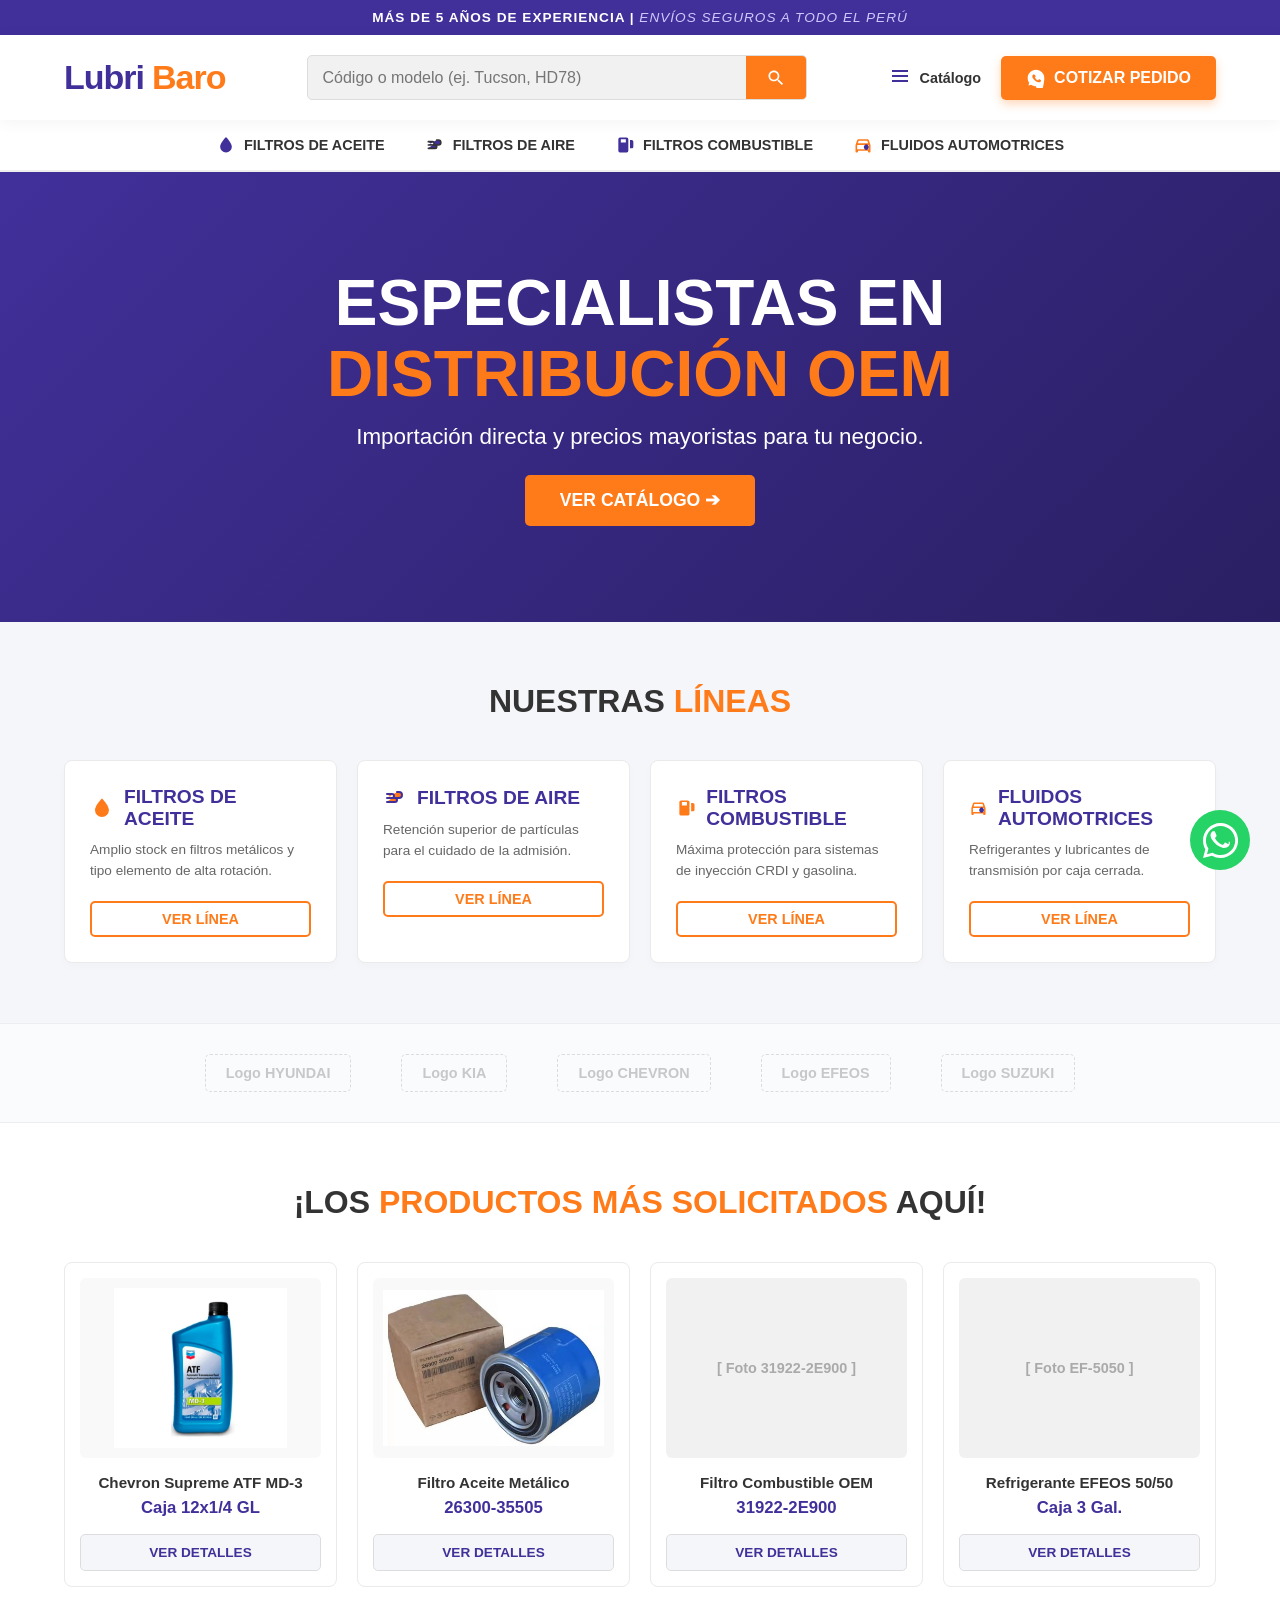
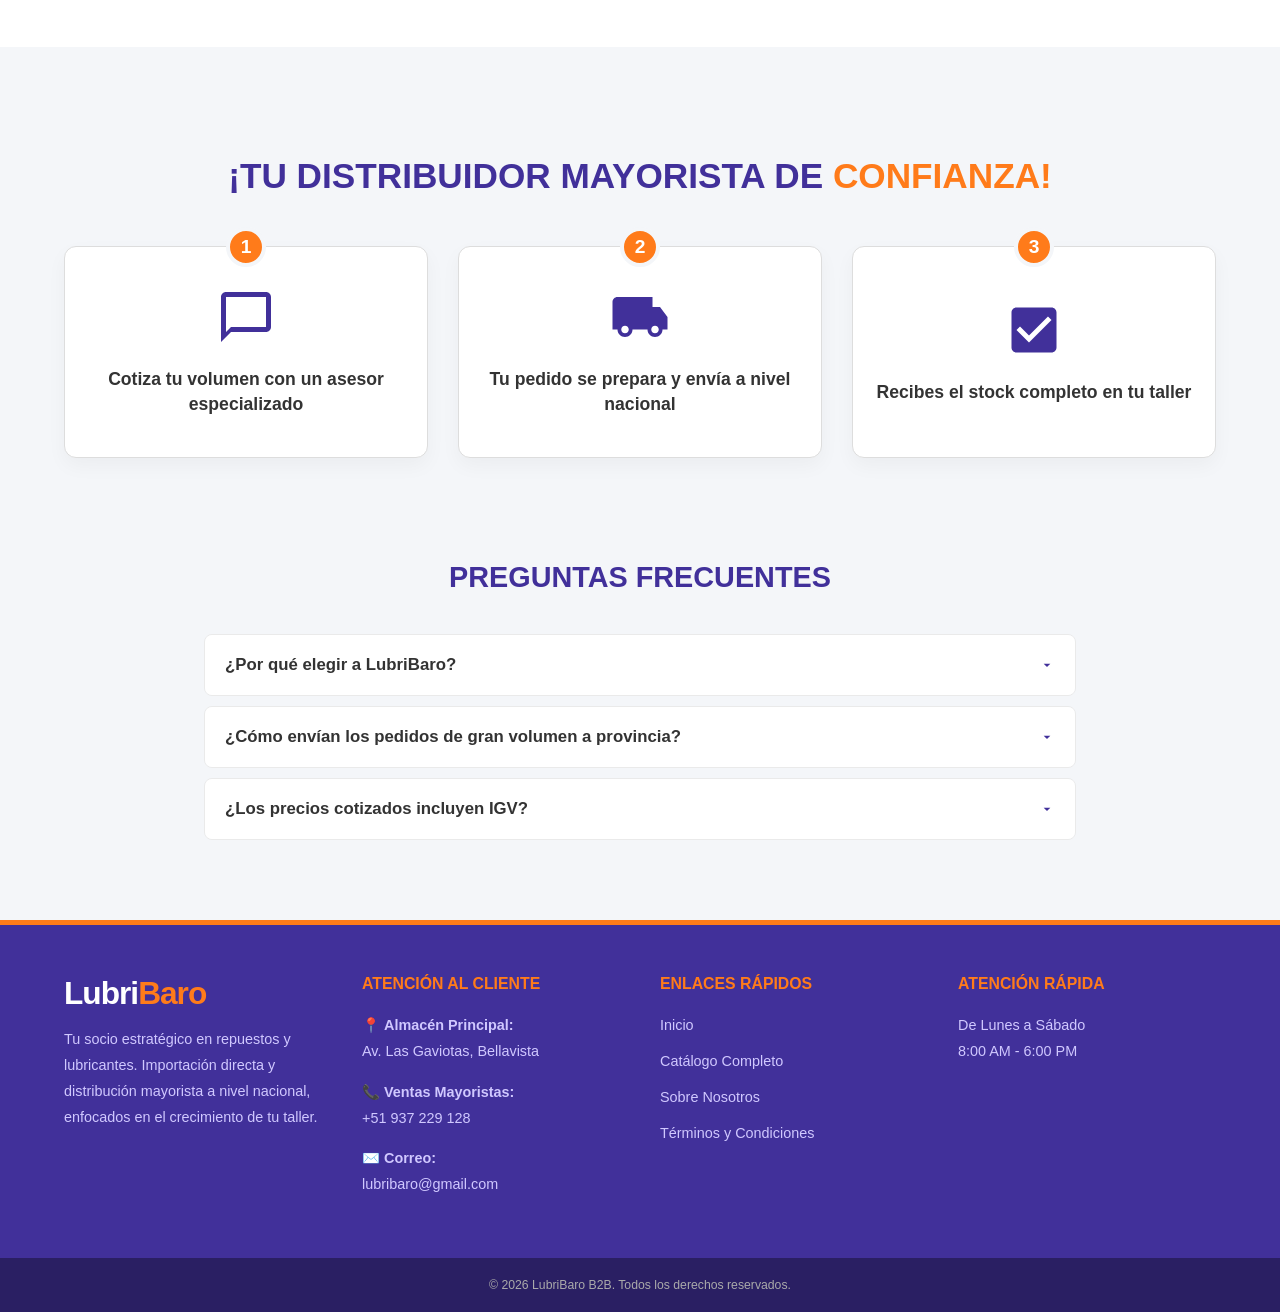
==== index.html @ 6b6b303c "Centraliza el catálogo en productos.js y agrega buscador por código o modelo - productos.js: lista ú" ====
<!DOCTYPE html>
<html lang="es">
<head>
    <meta charset="UTF-8">
    <meta name="viewport" content="width=device-width, initial-scale=1.0">
    <title>LubriBaro B2B - Importador y Distribuidor Mayorista</title>
    <style>
        /* PALETA DE COLORES LUBRIBARO ESTRICTA */
        :root { --morado: #41309A; --naranja: #FF7B1A; --fondo: #F4F6F9; --gris: #333333; --blanco: #ffffff; }
        * { box-sizing: border-box; } body { font-family: 'Segoe UI', Arial, sans-serif; margin: 0; padding: 0; color: var(--gris); background-color: var(--fondo); overflow-x: hidden; }
        
        /* TOP BAR */
        .top-bar { background-color: var(--morado); color: white; text-align: center; padding: 10px 5%; font-size: 0.85em; font-weight: bold; letter-spacing: 1px; text-transform: uppercase; }
        .top-bar span { font-style: italic; font-weight: normal; color: #d0c8ff; }

        /* HEADER PRINCIPAL */
        header { background-color: var(--blanco); padding: 20px 5%; display: flex; justify-content: space-between; align-items: center; box-shadow: 0 2px 15px rgba(0,0,0,0.05); position: sticky; top: 0; z-index: 1000; }
        
        /* BOTÓN HAMBURGUESA (SOLO MÓVIL) */
        .menu-toggle { display: none; cursor: pointer; padding: 5px; }
        .menu-toggle svg { width: 32px; height: 32px; fill: var(--morado); }

        .logo { font-size: 34px; font-weight: 900; color: var(--morado); text-decoration: none; letter-spacing: -1px; display: flex; align-items: center; gap: 8px; } 
        .logo span { color: var(--naranja); }
        
        .search-form { display: flex; flex: 1; max-width: 500px; margin: 0 30px; background: #f1f1f1; border-radius: 5px; overflow: hidden; height: 45px; border: 1px solid #ddd; }
        .search-form input { flex: 1; padding: 10px 15px; border: none; outline: none; font-size: 1em; color: var(--gris); background: transparent; }
        .search-form button { background: var(--naranja); color: white; border: none; padding: 0 20px; cursor: pointer; transition: 0.3s; display: flex; align-items: center; justify-content: center; }
        .search-form button:hover { background: #e66a15; }
        .search-form button svg { width: 20px; height: 20px; fill: white; }

        .desktop-actions { display: flex; gap: 20px; align-items: center; }
        .action-item { display: flex; align-items: center; gap: 8px; font-size: 0.9em; font-weight: bold; cursor: pointer; text-decoration: none; color: var(--gris); transition: 0.3s; }
        .action-item:hover { color: var(--naranja); }
        .action-icon svg { width: 24px; height: 24px; fill: var(--morado); transition: 0.3s; }
        .action-item:hover .action-icon svg { fill: var(--naranja); }

        .btn-header { background: var(--naranja); color: white; padding: 12px 25px; border-radius: 5px; font-weight: bold; text-decoration: none; text-transform: uppercase; display: flex; align-items: center; gap: 8px; transition: 0.3s; box-shadow: 0 4px 10px rgba(255,123,26,0.3); }
        .btn-header:hover { background: #e66a15; transform: translateY(-2px); color: white; }
        .btn-header svg { width: 20px; height: 20px; fill: white; }

        /* BARRA DE CATEGORÍAS (ESCRITORIO) */
        .cat-nav { background-color: white; padding: 15px 5%; display: flex; gap: 40px; justify-content: center; border-bottom: 2px solid #eee; overflow-x: auto; white-space: nowrap; }
        .cat-nav a { text-decoration: none; color: var(--gris); font-weight: bold; font-size: 0.9em; text-transform: uppercase; transition: 0.3s; display: flex; align-items: center; gap: 8px; }
        .cat-nav a:hover { color: var(--naranja); }
        .cat-nav a svg { width: 20px; height: 20px; fill: var(--morado); }

        /* BANNER B2B */
        .hero-banner { width: 100%; height: 450px; background: linear-gradient(135deg, var(--morado) 0%, #2a1f63 100%); display: flex; align-items: center; justify-content: center; position: relative; }
        .hero-content { text-align: center; color: white; z-index: 2; padding: 0 20px; width: 100%; max-width: 1000px; margin: 0 auto; }
        .hero-content h1 { font-size: 4em; margin: 0 0 15px 0; text-transform: uppercase; font-weight: 900; line-height: 1.1; }
        .hero-content p { font-size: 1.4em; margin: 0 0 25px 0; font-weight: 300; }
        .btn-banner { background: var(--naranja); color: white; padding: 15px 35px; text-decoration: none; font-size: 1.1em; font-weight: bold; border-radius: 5px; text-transform: uppercase; transition: 0.3s; display: inline-block; }
        .btn-banner:hover { background: #e66a15; transform: translateY(-2px); }

        /* SECCIONES GENERALES */
        .section-container { padding: 60px 5%; max-width: 1300px; margin: 0 auto; }
        .section-title { font-size: 2em; color: var(--gris); margin-top: 0; margin-bottom: 40px; text-align: center; text-transform: uppercase; font-weight: 900; line-height: 1.2; }
        .section-title span { color: var(--naranja); }

        /* LÍNEAS DE DISTRIBUCIÓN */
        .cat-grid { display: grid; grid-template-columns: repeat(auto-fit, minmax(250px, 1fr)); gap: 20px; }
        .cat-card { background: white; border-radius: 8px; padding: 25px; border: 1px solid #eaeaea; text-decoration: none; color: inherit; display: flex; flex-direction: column; transition: 0.3s; box-shadow: 0 4px 10px rgba(0,0,0,0.02); }
        .cat-card:hover { transform: translateY(-5px); border-color: var(--naranja); box-shadow: 0 10px 20px rgba(65,48,154,0.1); }
        .cat-info h3 { margin: 0 0 10px 0; color: var(--morado); text-transform: uppercase; font-size: 1.2em; display: flex; align-items: center; gap: 10px; }
        .cat-info h3 svg { width: 24px; height: 24px; fill: var(--naranja); }
        .cat-info p { margin: 0 0 20px 0; font-size: 0.85em; color: #666; flex-grow: 1; line-height: 1.5; }
        .btn-cat { background: transparent; color: var(--naranja); border: 2px solid var(--naranja); padding: 8px 15px; border-radius: 5px; font-weight: bold; font-size: 0.9em; text-align: center; display: block; text-transform: uppercase; transition: 0.3s; }
        .cat-card:hover .btn-cat { background: var(--naranja); color: white; }

        /* FRANJA DE MARCAS */
        .brands-strip { background: white; padding: 30px 5%; border-top: 1px solid #eaeaea; border-bottom: 1px solid #eaeaea; display: flex; justify-content: center; gap: 50px; flex-wrap: wrap; align-items: center; opacity: 0.6; }
        .brands-strip img { height: 40px; object-fit: contain; filter: grayscale(100%); transition: 0.3s; }
        .brands-strip img:hover { filter: grayscale(0%); opacity: 1; }
        .brand-placeholder { font-weight: bold; color: #aaa; border: 1px dashed #ccc; padding: 10px 20px; border-radius: 5px; font-size: 0.9em; }

        /* LOS MÁS SOLICITADOS (GRILLA 4 PRODUCTOS) */
        .best-sellers-section { background: white; padding: 60px 5%; }
        .best-sellers-grid { display: grid; grid-template-columns: repeat(4, 1fr); gap: 20px; max-width: 1300px; margin: 0 auto; }
        
        .prod-card { background: white; border-radius: 8px; border: 1px solid #eaeaea; display: flex; flex-direction: column; overflow: hidden; transition: 0.3s; padding: 15px; }
        .prod-card:hover { box-shadow: 0 10px 25px rgba(65,48,154,0.1); border-color: var(--naranja); transform: translateY(-5px); }
        .prod-img-box { height: 180px; background: #f9f9f9; border-radius: 6px; margin-bottom: 15px; display: flex; align-items: center; justify-content: center; overflow: hidden; }
        .prod-img-box img { width: 100%; height: 100%; object-fit: contain; padding: 10px; display: none; }
        .prod-fallback { width: 100%; height: 100%; display: flex; align-items: center; justify-content: center; color: #aaa; font-weight: bold; font-size: 0.9em; background: #f1f1f1; text-align: center; }
        .prod-title { font-size: 0.95em; margin: 0 0 15px 0; color: var(--gris); text-align: center; font-weight: bold; flex-grow: 1; line-height: 1.3; }
        .prod-title span { color: var(--morado); font-size: 1.1em; display: block; margin-top: 5px; }
        .btn-ver { background: var(--fondo); color: var(--morado); text-align: center; text-decoration: none; padding: 10px; border-radius: 5px; font-weight: bold; transition: 0.3s; text-transform: uppercase; font-size: 0.85em; border: 1px solid #ddd; }
        .btn-ver:hover { background: var(--naranja); color: white; border-color: var(--naranja); }

        /* SECCIÓN: 3 PASOS DE COMPRA */
        .trust-steps-section { padding: 80px 5%; background: var(--fondo); max-width: 1300px; margin: 0 auto; text-align: center; }
        .trust-steps-section h2 { font-size: 2.2em; color: var(--morado); margin-bottom: 50px; text-transform: uppercase; font-weight: 900; }
        .trust-steps-section h2 span { color: var(--naranja); }
        
        .steps-grid { display: grid; grid-template-columns: repeat(auto-fit, minmax(250px, 1fr)); gap: 30px; position: relative; }
        .step-card { background: white; border-radius: 12px; padding: 40px 20px; border: 1px solid #ddd; display: flex; flex-direction: column; align-items: center; justify-content: center; box-shadow: 0 8px 20px rgba(0,0,0,0.04); position: relative; z-index: 2; transition: 0.3s; }
        .step-card:hover { border-color: var(--morado); transform: translateY(-5px); }
        .step-number { background: var(--naranja); color: white; width: 40px; height: 40px; border-radius: 50%; display: flex; align-items: center; justify-content: center; font-weight: bold; font-size: 1.2em; position: absolute; top: -20px; border: 4px solid var(--fondo); }
        .step-icon { width: 60px; height: 60px; margin-bottom: 20px; fill: var(--morado); }
        .step-card h4 { color: var(--gris); font-size: 1.1em; margin: 0; line-height: 1.4; }

        /* PREGUNTAS FRECUENTES (FAQ) */
        .faq-section { max-width: 1000px; margin: 0 auto 80px auto; padding: 0 5%; }
        .faq-title { text-align: center; color: var(--morado); font-size: 1.8em; text-transform: uppercase; margin-bottom: 40px; font-weight: 900; }
        .faq-item { background: white; border: 1px solid #eaeaea; border-radius: 8px; margin-bottom: 10px; overflow: hidden; }
        .faq-q { padding: 20px; font-weight: bold; color: var(--gris); cursor: pointer; display: flex; justify-content: space-between; align-items: center; background: #fff; transition: 0.3s; font-size: 1.05em; }
        .faq-q:hover { color: var(--naranja); }
        .faq-q svg { width: 16px; height: 16px; fill: var(--morado); transition: transform 0.3s; }
        .faq-a { padding: 0 20px 20px 20px; color: #666; font-size: 0.95em; line-height: 1.6; display: none; }
        .faq-item.open .faq-a { display: block; }
        .faq-item.open .faq-q { color: var(--naranja); }
        .faq-item.open .faq-q svg { transform: rotate(180deg); fill: var(--naranja); }

        /* FOOTER CORPORATIVO */
        footer { background-color: var(--morado); color: white; font-size: 0.9em; margin-top: 40px; border-top: 5px solid var(--naranja); }
        .footer-widgets { padding: 50px 5%; display: grid; grid-template-columns: repeat(auto-fit, minmax(200px, 1fr)); gap: 40px; max-width: 1300px; margin: 0 auto; }
        .widget-logo h2 { color: var(--blanco); font-size: 2.2em; margin: 0 0 15px 0; letter-spacing: -1px; }
        .widget-logo span { color: var(--naranja); }
        .widget h4 { color: var(--naranja); font-size: 1.1em; margin: 0 0 20px 0; text-transform: uppercase; }
        .widget p, .widget a { color: #d0c8ff; text-decoration: none; line-height: 1.8; display: block; margin-bottom: 10px; transition: 0.3s; }
        .widget a:hover { color: white; padding-left: 5px; }
        .footer-bottom { background: #2a1f63; padding: 20px 5%; text-align: center; font-size: 0.85em; color: #aaa; }

        /* WIDGET WHATSAPP ANIMADO (LATIDO FÍSICO) */
        @keyframes pulse-wa { 0% { transform: scale(1); box-shadow: 0 0 0 0 rgba(37, 211, 102, 0.8); } 15% { transform: scale(1.1); box-shadow: 0 0 0 15px rgba(37, 211, 102, 0.4); } 30% { transform: scale(1); box-shadow: 0 0 0 30px rgba(37, 211, 102, 0); } 100% { transform: scale(1); box-shadow: 0 0 0 0 rgba(37, 211, 102, 0); } }
        .wa-container { position: fixed; bottom: 30px; right: 30px; z-index: 9990; display: flex; flex-direction: column; align-items: flex-end; }
        .wa-popup { width: 320px; background: white; border-radius: 12px; box-shadow: 0 10px 30px rgba(0,0,0,0.15); overflow: hidden; margin-bottom: 20px; opacity: 0; visibility: hidden; transform: translateY(20px) scale(0.95); transform-origin: bottom right; transition: all 0.3s; }
        .wa-popup.active { opacity: 1; visibility: visible; transform: translateY(0) scale(1); }
        .wa-popup-header { background: linear-gradient(135deg, var(--morado) 0%, #2a1f63 100%); color: white; padding: 20px; position: relative; border-bottom: 4px solid var(--naranja); }
        .wa-popup-close { position: absolute; top: 15px; right: 15px; font-size: 18px; cursor: pointer; font-weight: bold; line-height: 1; transition: 0.3s; }
        .wa-popup-close:hover { color: var(--naranja); }
        .wa-popup-title { font-size: 1.2em; font-weight: bold; margin-bottom: 5px; } 
        .wa-popup-subtitle { font-size: 0.85em; opacity: 0.9; }
        .wa-popup-body { padding: 20px; }
        .wa-contact-card { display: flex; align-items: center; gap: 15px; text-decoration: none; background: #f9f9f9; padding: 15px; border-radius: 8px; border: 1px solid #eaeaea; transition: 0.3s; }
        .wa-contact-card:hover { border-color: var(--naranja); background: #fff4ed; }
        .wa-contact-icon { width: 45px; height: 45px; background-color: #25D366; border-radius: 50%; display: flex; justify-content: center; align-items: center; }
        .wa-contact-icon svg { width: 25px; height: 25px; fill: white; }
        .wa-contact-info { display: flex; flex-direction: column; }
        .wa-name { font-weight: bold; font-size: 1em; color: var(--morado); }
        .wa-status { font-size: 0.8em; color: #666; display: flex; align-items: center; gap: 5px; margin-top: 3px; }
        .wa-dot { width: 8px; height: 8px; background: #25D366; border-radius: 50%; }
        .wa-trigger { width: 60px; height: 60px; background-color: #25D366; border-radius: 50%; cursor: pointer; display: flex; justify-content: center; align-items: center; position: relative; z-index: 2; animation: pulse-wa 2.5s infinite; transition: 0.3s; }
        .wa-trigger:hover { transform: scale(1.05); animation: none; box-shadow: 0 4px 15px rgba(37, 211, 102, 0.6); }
        .wa-trigger svg { width: 35px; height: 35px; fill: white; }

        /* DISEÑO MÓVIL Y MENÚ HAMBURGUESA */
        .side-menu { position: fixed; top: 0; left: -300px; width: 280px; height: 100vh; background: white; z-index: 2000; transition: 0.4s; overflow-y: auto; box-shadow: 2px 0 15px rgba(0,0,0,0.1); }
        .side-menu.active { left: 0; }
        .overlay { position: fixed; top: 0; left: 0; width: 100%; height: 100vh; background: rgba(0,0,0,0.6); z-index: 1999; display: none; }
        .overlay.active { display: block; }
        .side-header { padding: 20px; border-bottom: 1px solid #eee; display: flex; justify-content: space-between; align-items: center; }
        .close-btn { font-size: 24px; cursor: pointer; color: var(--gris); font-weight: bold; }
        .side-links { padding: 10px 0; display: flex; flex-direction: column; }
        .side-links a { padding: 15px 20px; text-decoration: none; color: var(--gris); font-weight: bold; border-bottom: 1px solid #f9f9f9; display: flex; align-items: center; gap: 12px; }
        .side-links a svg { width: 22px; height: 22px; fill: var(--morado); }
        .side-title { padding: 15px 20px 5px 20px; font-size: 0.8em; color: #888; text-transform: uppercase; font-weight: bold; }
        .btn-side-cotizar { background: var(--naranja) !important; color: white !important; margin: 20px; border-radius: 5px; justify-content: center; }
        .btn-side-cotizar svg { fill: white !important; }

        /* ADAPTACIÓN MÓVIL (GRILLA 2x2 EN MÁS SOLICITADOS) */
        @media (max-width: 900px) { 
            header { position: relative; justify-content: center; padding: 15px 5%; height: 70px; } 
            .menu-toggle { position: absolute; left: 5%; top: 50%; transform: translateY(-50%); display: block; }
            .logo { font-size: 30px; margin: 0; }
            
            .desktop-actions, .cat-nav { display: none; }
            header { flex-wrap: wrap; height: auto; }
            .menu-toggle { top: 35px; }
            .search-form { order: 3; flex: 1 1 100%; max-width: none; margin: 12px 0 0 0; height: 42px; }
            .search-form input { font-size: 16px; }
            
            .hero-banner { height: auto; padding: 60px 5%; }
            .hero-content h1 { font-size: 2.4em; line-height: 1.1; margin-bottom: 15px; }
            .hero-content p { font-size: 1.1em; margin-bottom: 25px; }
            .btn-banner { font-size: 1em; padding: 12px 25px; }

            .best-sellers-section { padding: 40px 5%; }
            .section-title { font-size: 1.8em; }
            
            /* Grilla 2x2 exacta para el celular */
            .best-sellers-grid { grid-template-columns: repeat(2, 1fr); gap: 12px; }
            
            .prod-card { padding: 10px; }
            .prod-card:hover { transform: translateY(-2px); }
            .prod-img-box { height: 130px; margin-bottom: 10px; }
            .prod-title { font-size: 0.8em; margin-bottom: 10px; }
            .prod-title span { font-size: 1.05em; }
            .btn-ver { font-size: 0.75em; padding: 8px; }
            
            .trust-steps-section h2 { font-size: 1.8em; }
            .wa-container { bottom: 20px; right: 20px; }
            .wa-trigger { width: 55px; height: 55px; }
            .wa-trigger svg { width: 30px; height: 30px; }
        }
    </style>
</head>
<body>

    <!-- MENÚ HAMBURGUESA OCULTO (MÓVIL) -->
    <div class="overlay" id="mobile-overlay" onclick="toggleMobileMenu()"></div>
    <div class="side-menu" id="side-menu">
        <div class="side-header">
            <a href="index.html" class="logo">Lubri<span>Baro</span></a>
            <div class="close-btn" onclick="toggleMobileMenu()">✕</div>
        </div>
        <div class="side-links">
            <a href="catalogo.html"><svg viewBox="0 0 24 24"><path d="M4 6h16v2H4zm0 5h16v2H4zm0 5h16v2H4z"/></svg> Catálogo Completo</a>
            
            <div class="side-title">Líneas de Distribución</div>
            <a href="cat-aceite.html"><svg viewBox="0 0 24 24"><path d="M12 21a7 7 0 0 1-7-7c0-3.6 4.3-8.8 6.4-11.1a.8.8 0 0 1 1.2 0C14.7 5.2 19 10.4 19 14a7 7 0 0 1-7 7z"/></svg> Filtros de Aceite</a>
            <a href="cat-aire.html"><svg viewBox="0 0 24 24" stroke-width="2" stroke="currentColor" fill="none" stroke-linecap="round"><path d="M4 12h12a3 3 0 0 0 0-6h-2M4 16h8a2 2 0 0 0 0-4H9M4 8h5a2 2 0 0 1 0 4"/></svg> Filtros de Aire</a>
            <a href="cat-combustible.html"><svg viewBox="0 0 24 24"><path d="M4 5v14a2 2 0 0 0 2 2h8a2 2 0 0 0 2-2V5a2 2 0 0 0-2-2H6a2 2 0 0 0-2 2zm3 0h6v4H7V5zm11 11h2c1.1 0 2-.9 2-2V8c0-1.1-.9-2-2-2h-2v10z"/></svg> Filtros Combustible</a>
            <a href="cat-fluidos.html">
                <svg viewBox="0 0 24 24">
                    <path d="M18.9 6c-.2-.6-.8-1-1.4-1h-11c-.7 0-1.2.4-1.4 1L3 12v8c0 .6.4 1 1 1h1c.6 0 1-.4 1-1v-1h12v1c0 .6.4 1 1 1h1c.6 0 1-.4 1-1v-8l-2.1-6zM6.8 7h10.3l1.1 3H5.8l1-3zM19 17H5v-5h14v5z" fill="var(--morado)"/>
                    <path d="M16 11c-1.3 0-3 1.8-3 3.5s1.3 3.5 3 3.5 3-1.8 3-3.5-1.7-3.5-3-3.5z" fill="var(--naranja)"/>
                </svg> Fluidos Automotrices
            </a>
            
            <a href="https://wa.me/51937229128" target="_blank" class="btn-side-cotizar">
                <svg viewBox="0 0 24 24"><path d="M12 2C6.48 2 2 6.48 2 12c0 2.12.66 4.09 1.79 5.74L3 21l3.32-.77C7.94 21.36 9.9 22 12 22c5.52 22 10-4.48 10-10S17.52 2 12 2zm-1.8 6c.2-.01.44 0 .64.44.25.54.6 1.48.66 1.58.05.1.08.23.01.4-.07.17-.11.27-.23.4l-.33.37c-.12.13-.25.28-.11.51.14.23.63 1.03 1.35 1.68.93.84 1.7 1.1 1.93 1.23.23.12.37.1.51-.06.14-.16.6-.7.76-.94.16-.25.32-.2.53-.13.22.07 1.38.65 1.62.78.23.12.39.2.45.3.05.11.05.65-.18 1.28-.23.63-1.34 1.22-1.85 1.26-.5.05-1.12.2-3.19-.66-2.48-1.03-4.08-3.56-4.2-3.73-.12-.16-1-1.33-1-2.54s.62-1.81.84-2.06c.22-.25.48-.31.64-.31.16-.01.32-.01.47 0z"/></svg>
                Cotizar Pedido
            </a>
        </div>
    </div>

    <!-- BARRA SUPERIOR -->
    <div class="top-bar">
        Más de 5 años de experiencia | <span>Envíos seguros a todo el Perú</span>
    </div>

    <!-- HEADER PRINCIPAL -->
    <header>
        <div class="menu-toggle" onclick="toggleMobileMenu()">
            <svg viewBox="0 0 24 24"><path d="M3 18h18v-2H3v2zm0-5h18v-2H3v2zm0-7v2h18V6H3z"/></svg>
        </div>
        
        <a href="index.html" class="logo">Lubri<span>Baro</span></a>

        <form action="catalogo.html" method="GET" class="search-form">
            <input type="text" name="q" placeholder="Código o modelo (ej. Tucson, HD78)" aria-label="Buscar por código o modelo de vehículo">
            <button type="submit">
                <svg viewBox="0 0 24 24"><path d="M15.5 14h-.79l-.28-.27C15.41 12.59 16 11.11 16 9.5 16 5.91 13.09 3 9.5 3S3 5.91 3 9.5 5.91 16 9.5 16c1.61 0 3.09-.59 4.23-1.57l.27.28v.79l5 4.99L20.49 19l-4.99-5zm-6 0C7.01 14 5 11.99 5 9.5S7.01 5 9.5 5 14 7.01 14 9.5 11.99 14 9.5 14z"/></svg>
            </button>
        </form>

        <div class="desktop-actions">
            <a href="catalogo.html" class="action-item">
                <div class="action-icon">
                    <svg viewBox="0 0 24 24"><path d="M4 6h16v2H4zm0 5h16v2H4zm0 5h16v2H4z"/></svg>
                </div>
                Catálogo
            </a>
            <a href="https://wa.me/51937229128" target="_blank" class="btn-header">
                <svg viewBox="0 0 24 24"><path d="M12 2C6.48 2 2 6.48 2 12c0 2.12.66 4.09 1.79 5.74L3 21l3.32-.77C7.94 21.36 9.9 22 12 22c5.52 22 10-4.48 10-10S17.52 2 12 2zm-1.8 6c.2-.01.44 0 .64.44.25.54.6 1.48.66 1.58.05.1.08.23.01.4-.07.17-.11.27-.23.4l-.33.37c-.12.13-.25.28-.11.51.14.23.63 1.03 1.35 1.68.93.84 1.7 1.1 1.93 1.23.23.12.37.1.51-.06.14-.16.6-.7.76-.94.16-.25.32-.2.53-.13.22.07 1.38.65 1.62.78.23.12.39.2.45.3.05.11.05.65-.18 1.28-.23.63-1.34 1.22-1.85 1.26-.5.05-1.12.2-3.19-.66-2.48-1.03-4.08-3.56-4.2-3.73-.12-.16-1-1.33-1-2.54s.62-1.81.84-2.06c.22-.25.48-.31.64-.31.16-.01.32-.01.47 0z"/></svg>
                Cotizar Pedido
            </a>
        </div>
    </header>

    <!-- BARRA DE CATEGORÍAS (ESCRITORIO) -->
    <nav class="cat-nav">
        <a href="cat-aceite.html">
            <svg viewBox="0 0 24 24"><path d="M12 21a7 7 0 0 1-7-7c0-3.6 4.3-8.8 6.4-11.1a.8.8 0 0 1 1.2 0C14.7 5.2 19 10.4 19 14a7 7 0 0 1-7 7z"/></svg>
            Filtros de Aceite
        </a>
        <a href="cat-aire.html">
            <svg viewBox="0 0 24 24" stroke-width="2" stroke="currentColor" fill="none" stroke-linecap="round"><path d="M4 12h12a3 3 0 0 0 0-6h-2M4 16h8a2 2 0 0 0 0-4H9M4 8h5a2 2 0 0 1 0 4"/></svg>
            Filtros de Aire
        </a>
        <a href="cat-combustible.html">
            <svg viewBox="0 0 24 24"><path d="M4 5v14a2 2 0 0 0 2 2h8a2 2 0 0 0 2-2V5a2 2 0 0 0-2-2H6a2 2 0 0 0-2 2zm3 0h6v4H7V5zm11 11h2c1.1 0 2-.9 2-2V8c0-1.1-.9-2-2-2h-2v10z"/></svg>
            Filtros Combustible
        </a>
        <a href="cat-fluidos.html">
            <svg viewBox="0 0 24 24">
                <path d="M18.9 6c-.2-.6-.8-1-1.4-1h-11c-.7 0-1.2.4-1.4 1L3 12v8c0 .6.4 1 1 1h1c.6 0 1-.4 1-1v-1h12v1c0 .6.4 1 1 1h1c.6 0 1-.4 1-1v-8l-2.1-6zM6.8 7h10.3l1.1 3H5.8l1-3zM19 17H5v-5h14v5z" fill="var(--naranja)"/>
                <path d="M16 11c-1.3 0-3 1.8-3 3.5s1.3 3.5 3 3.5 3-1.8 3-3.5-1.7-3.5-3-3.5z" fill="var(--morado)"/>
            </svg>
            Fluidos Automotrices
        </a>
    </nav>

    <!-- BANNER B2B -->
    <section class="hero-banner">
        <div class="hero-content">
            <h1>Especialistas en<br><span style="color: var(--naranja);">Distribución OEM</span></h1>
            <p>Importación directa y precios mayoristas para tu negocio.</p>
            <a href="catalogo.html" class="btn-banner">Ver Catálogo ➔</a>
        </div>
    </section>

    <!-- LÍNEAS DE DISTRIBUCIÓN -->
    <section class="section-container">
        <h2 class="section-title">Nuestras <span>Líneas</span></h2>
        <div class="cat-grid">
            <a href="cat-aceite.html" class="cat-card">
                <div class="cat-info">
                    <h3><svg viewBox="0 0 24 24"><path d="M12 21a7 7 0 0 1-7-7c0-3.6 4.3-8.8 6.4-11.1a.8.8 0 0 1 1.2 0C14.7 5.2 19 10.4 19 14a7 7 0 0 1-7 7z"/></svg> Filtros de Aceite</h3>
                    <p>Amplio stock en filtros metálicos y tipo elemento de alta rotación.</p>
                </div>
                <span class="btn-cat">Ver Línea</span>
            </a>
            <a href="cat-aire.html" class="cat-card">
                <div class="cat-info">
                    <h3><svg viewBox="0 0 24 24" stroke-width="2" stroke="currentColor" fill="none" stroke-linecap="round"><path d="M4 12h12a3 3 0 0 0 0-6h-2M4 16h8a2 2 0 0 0 0-4H9M4 8h5a2 2 0 0 1 0 4"/></svg> Filtros de Aire</h3>
                    <p>Retención superior de partículas para el cuidado de la admisión.</p>
                </div>
                <span class="btn-cat">Ver Línea</span>
            </a>
            <a href="cat-combustible.html" class="cat-card">
                <div class="cat-info">
                    <h3><svg viewBox="0 0 24 24"><path d="M4 5v14a2 2 0 0 0 2 2h8a2 2 0 0 0 2-2V5a2 2 0 0 0-2-2H6a2 2 0 0 0-2 2zm3 0h6v4H7V5zm11 11h2c1.1 0 2-.9 2-2V8c0-1.1-.9-2-2-2h-2v10z"/></svg> Filtros Combustible</h3>
                    <p>Máxima protección para sistemas de inyección CRDI y gasolina.</p>
                </div>
                <span class="btn-cat">Ver Línea</span>
            </a>
            <a href="cat-fluidos.html" class="cat-card">
                <div class="cat-info">
                    <h3>
                        <svg viewBox="0 0 24 24">
                            <path d="M18.9 6c-.2-.6-.8-1-1.4-1h-11c-.7 0-1.2.4-1.4 1L3 12v8c0 .6.4 1 1 1h1c.6 0 1-.4 1-1v-1h12v1c0 .6.4 1 1 1h1c.6 0 1-.4 1-1v-8l-2.1-6zM6.8 7h10.3l1.1 3H5.8l1-3zM19 17H5v-5h14v5z" fill="var(--naranja)"/>
                            <path d="M16 11c-1.3 0-3 1.8-3 3.5s1.3 3.5 3 3.5 3-1.8 3-3.5-1.7-3.5-3-3.5z" fill="var(--morado)"/>
                        </svg> Fluidos Automotrices
                    </h3>
                    <p>Refrigerantes y lubricantes de transmisión por caja cerrada.</p>
                </div>
                <span class="btn-cat">Ver Línea</span>
            </a>
        </div>
    </section>

    <!-- FRANJA DE MARCAS -->
    <div class="brands-strip">
        <div class="brand-placeholder">Logo HYUNDAI</div>
        <div class="brand-placeholder">Logo KIA</div>
        <div class="brand-placeholder">Logo CHEVRON</div>
        <div class="brand-placeholder">Logo EFEOS</div>
        <div class="brand-placeholder">Logo SUZUKI</div>
    </div>

    <!-- LOS MÁS SOLICITADOS (GRILLA 4 PRODUCTOS - 2x2 EN MÓVIL) -->
    <section class="best-sellers-section">
        <h2 class="section-title">¡Los <span>productos más solicitados</span> aquí!</h2>
        <div class="best-sellers-grid" id="grid-destacados"></div>
    </section>

    <!-- DISTRIBUIDOR DE CONFIANZA (3 PASOS DE COMPRA) -->
    <section class="trust-steps-section">
        <h2>¡Tu distribuidor mayorista de <span>confianza!</span></h2>
        <div class="steps-grid">
            <div class="step-card">
                <div class="step-number">1</div>
                <svg class="step-icon" viewBox="0 0 24 24"><path d="M20 2H4c-1.1 0-2 .9-2 2v18l4-4h14c1.1 0 2-.9 2-2V4c0-1.1-.9-2-2-2zm0 14H6l-2 2V4h16v12z"/></svg>
                <h4>Cotiza tu volumen con un asesor especializado</h4>
            </div>
            <div class="step-card">
                <div class="step-number">2</div>
                <svg class="step-icon" viewBox="0 0 24 24"><path d="M20 8h-3V4H3c-1.1 0-2 .9-2 2v11h2c0 1.66 1.34 3 3 3s3-1.34 3-3h6c0 1.66 1.34 3 3 3s3-1.34 3-3h2v-5l-3-4zM6 18.5c-.83 0-1.5-.67-1.5-1.5s.67-1.5 1.5-1.5 1.5.67 1.5 1.5-.67 1.5-1.5 1.5zm12 0c-.83 0-1.5-.67-1.5-1.5s.67-1.5 1.5-1.5 1.5.67 1.5 1.5-.67 1.5-1.5 1.5z"/></svg>
                <h4>Tu pedido se prepara y envía a nivel nacional</h4>
            </div>
            <div class="step-card">
                <div class="step-number">3</div>
                <svg class="step-icon" viewBox="0 0 24 24"><path d="M19 3H5c-1.1 0-2 .9-2 2v14c0 1.1.9 2 2 2h14c1.1 0 2-.9 2-2V5c0-1.1-.9-2-2-2zm-9 14l-5-5 1.41-1.41L10 14.17l7.59-7.59L19 8l-9 9z"/></svg>
                <h4>Recibes el stock completo en tu taller</h4>
            </div>
        </div>
    </section>

    <!-- PREGUNTAS FRECUENTES (FAQ ACORDEÓN) -->
    <section class="faq-section">
        <h2 class="faq-title">Preguntas Frecuentes</h2>
        <div class="faq-item" onclick="this.classList.toggle('open')">
            <div class="faq-q">¿Por qué elegir a LubriBaro? <svg viewBox="0 0 24 24"><path d="M7 10l5 5 5-5z"/></svg></div>
            <div class="faq-a">Contamos con más de 5 años de experiencia en el rubro de importación directa, ofreciendo repuestos 100% originales e importados de alta rotación. Nuestro trabajo está respaldado por la preferencia de cientos de clientes y talleres satisfechos a nivel nacional.</div>
        </div>
        <div class="faq-item" onclick="this.classList.toggle('open')">
            <div class="faq-q">¿Cómo envían los pedidos de gran volumen a provincia? <svg viewBox="0 0 24 24"><path d="M7 10l5 5 5-5z"/></svg></div>
            <div class="faq-a">Trabajamos con agencias de carga terrestre pesada (como Sanky Transportes, entre otras) para asegurar que el flete de sus cajas sea económico. Además, usted puede sugerir su agencia de confianza al momento de cotizar.</div>
        </div>
        <div class="faq-item" onclick="this.classList.toggle('open')">
            <div class="faq-q">¿Los precios cotizados incluyen IGV? <svg viewBox="0 0 24 24"><path d="M7 10l5 5 5-5z"/></svg></div>
            <div class="faq-a">Sí, somos una empresa completamente formal. Todos nuestros precios incluyen IGV y emitimos boleta o factura electrónica según lo requiera su negocio.</div>
        </div>
    </section>

    <!-- FOOTER CORPORATIVO -->
    <footer>
        <div class="footer-widgets">
            <div class="widget widget-logo">
                <h2>Lubri<span>Baro</span></h2>
                <p>Tu socio estratégico en repuestos y lubricantes. Importación directa y distribución mayorista a nivel nacional, enfocados en el crecimiento de tu taller.</p>
            </div>
            
            <div class="widget">
                <h4>Atención al Cliente</h4>
                <p>📍 <strong>Almacén Principal:</strong><br>Av. Las Gaviotas, Bellavista</p>
                <p>📞 <strong>Ventas Mayoristas:</strong><br>+51 937 229 128</p>
                <p>✉️ <strong>Correo:</strong><br>lubribaro@gmail.com</p>
            </div>

            <div class="widget">
                <h4>Enlaces Rápidos</h4>
                <a href="index.html">Inicio</a>
                <a href="catalogo.html">Catálogo Completo</a>
                <a href="nosotros.html">Sobre Nosotros</a>
                <a href="#">Términos y Condiciones</a>
            </div>

            <div class="widget">
                <h4>Atención Rápida</h4>
                <p>De Lunes a Sábado<br>8:00 AM - 6:00 PM</p>
            </div>
        </div>
        <div class="footer-bottom">&copy; 2026 LubriBaro B2B. Todos los derechos reservados.</div>
    </footer>

    <!-- WIDGET WHATSAPP ANIMADO -->
    <div class="wa-container">
        <!-- Panel Desplegable -->
        <div id="wa-popup" class="wa-popup">
            <div class="wa-popup-header">
                <div class="wa-popup-close" onclick="toggleWaPopup()">✕</div>
                <div class="wa-popup-title">Asesoría Mayorista</div>
                <div class="wa-popup-subtitle">Atención exclusiva para talleres ⚡</div>
            </div>
            <div class="wa-popup-body">
                <a href="https://wa.me/51937229128?text=¡Buen%20día%20LubriBaro!%20Deseo%20información%20sobre%20su%20catálogo%20mayorista." target="_blank" class="wa-contact-card">
                    <div class="wa-contact-icon">
                        <svg viewBox="0 0 24 24"><path d="M12.031 0C5.385 0 0 5.384 0 12.03c0 2.128.552 4.195 1.602 6.02L.031 24l6.115-1.603A11.96 11.96 0 0012.03 24c6.645 0 12.03-5.385 12.03-12.03S18.676 0 12.031 0zm0 21.996c-1.803 0-3.568-.485-5.116-1.404l-.367-.218-3.8.996.996-3.8-.218-.367C2.485 15.594 2 13.829 2 12.03 2 6.502 6.503 2 12.03 2c5.529 0 10.032 4.502 10.032 10.03S17.56 21.996 12.03 21.996zm5.503-7.525c-.302-.152-1.782-.88-2.059-.982-.278-.102-.48-.152-.682.152-.202.304-.781.982-.958 1.184-.177.202-.354.228-.656.076-2.115-1.064-3.5-2.05-4.821-4.328-.178-.304-.019-.47.132-.622.136-.137.304-.356.456-.534.152-.178.203-.304.304-.508.102-.203.05-.38-.025-.534-.076-.152-.682-1.648-.934-2.257-.246-.595-.497-.514-.682-.524h-.581c-.203 0-.532.076-.811.38-.278.304-1.064 1.04-1.064 2.535 0 1.495 1.089 2.94 1.241 3.143.152.203 2.144 3.275 5.195 4.593 1.954.845 2.766.917 3.738.775.986-.145 2.458-1 2.812-1.966.354-.966.354-1.794.248-1.966-.106-.172-.385-.274-.688-.426z"/></svg>
                    </div>
                    <div class="wa-contact-info">
                        <span class="wa-name">Hablar con un asesor</span>
                        <span class="wa-status"><span class="wa-dot"></span> En línea</span>
                    </div>
                </a>
            </div>
        </div>
        
        <!-- Botón que late -->
        <div class="wa-trigger" onclick="toggleWaPopup()">
            <svg viewBox="0 0 24 24"><path d="M12.031 0C5.385 0 0 5.384 0 12.03c0 2.128.552 4.195 1.602 6.02L.031 24l6.115-1.603A11.96 11.96 0 0012.03 24c6.645 0 12.03-5.385 12.03-12.03S18.676 0 12.031 0zm0 21.996c-1.803 0-3.568-.485-5.116-1.404l-.367-.218-3.8.996.996-3.8-.218-.367C2.485 15.594 2 13.829 2 12.03 2 6.502 6.503 2 12.03 2c5.529 0 10.032 4.502 10.032 10.03S17.56 21.996 12.03 21.996zm5.503-7.525c-.302-.152-1.782-.88-2.059-.982-.278-.102-.48-.152-.682.152-.202.304-.781.982-.958 1.184-.177.202-.354.228-.656.076-2.115-1.064-3.5-2.05-4.821-4.328-.178-.304-.019-.47.132-.622.136-.137.304-.356.456-.534.152-.178.203-.304.304-.508.102-.203.05-.38-.025-.534-.076-.152-.682-1.648-.934-2.257-.246-.595-.497-.514-.682-.524h-.581c-.203 0-.532.076-.811.38-.278.304-1.064 1.04-1.064 2.535 0 1.495 1.089 2.94 1.241 3.143.152.203 2.144 3.275 5.195 4.593 1.954.845 2.766.917 3.738.775.986-.145 2.458-1 2.812-1.966.354-.966.354-1.794.248-1.966-.106-.172-.385-.274-.688-.426z"/></svg>
        </div>
    </div>

    <!-- SCRIPT MENÚ MÓVIL -->
    <script src="productos.js"></script>
    <script>
        // "Más solicitados" generados desde productos.js (lista DESTACADOS)
        document.getElementById('grid-destacados').innerHTML = DESTACADOS.map(obtenerProducto).filter(Boolean).map(p => {
            const alt = escaparHTML(altProducto(p));
            const foto = p.foto
                ? `<img src="${p.foto}" alt="${alt}" onload="this.style.display='block'; this.nextElementSibling.style.display='none';" onerror="this.style.display='none'; this.nextElementSibling.style.display='flex';"><div class="prod-fallback">[ Foto ${escaparHTML(p.codigo)} ]</div>`
                : `<div class="prod-fallback">[ Foto ${escaparHTML(p.codigo)} ]</div>`;
            return `<div class="prod-card">
                <div class="prod-img-box">${foto}</div>
                <h4 class="prod-title">${escaparHTML(p.titulo)} <span>${escaparHTML(p.resumen || p.codigo)}</span></h4>
                <a href="producto.html?id=${p.id}" class="btn-ver">Ver Detalles</a>
            </div>`;
        }).join('');


        function toggleWaPopup() {
            document.getElementById('wa-popup').classList.toggle('active');
        }

        function toggleMobileMenu() {
            document.getElementById('side-menu').classList.toggle('active');
            document.getElementById('mobile-overlay').classList.toggle('active');
        }
    </script>

</body>
</html>
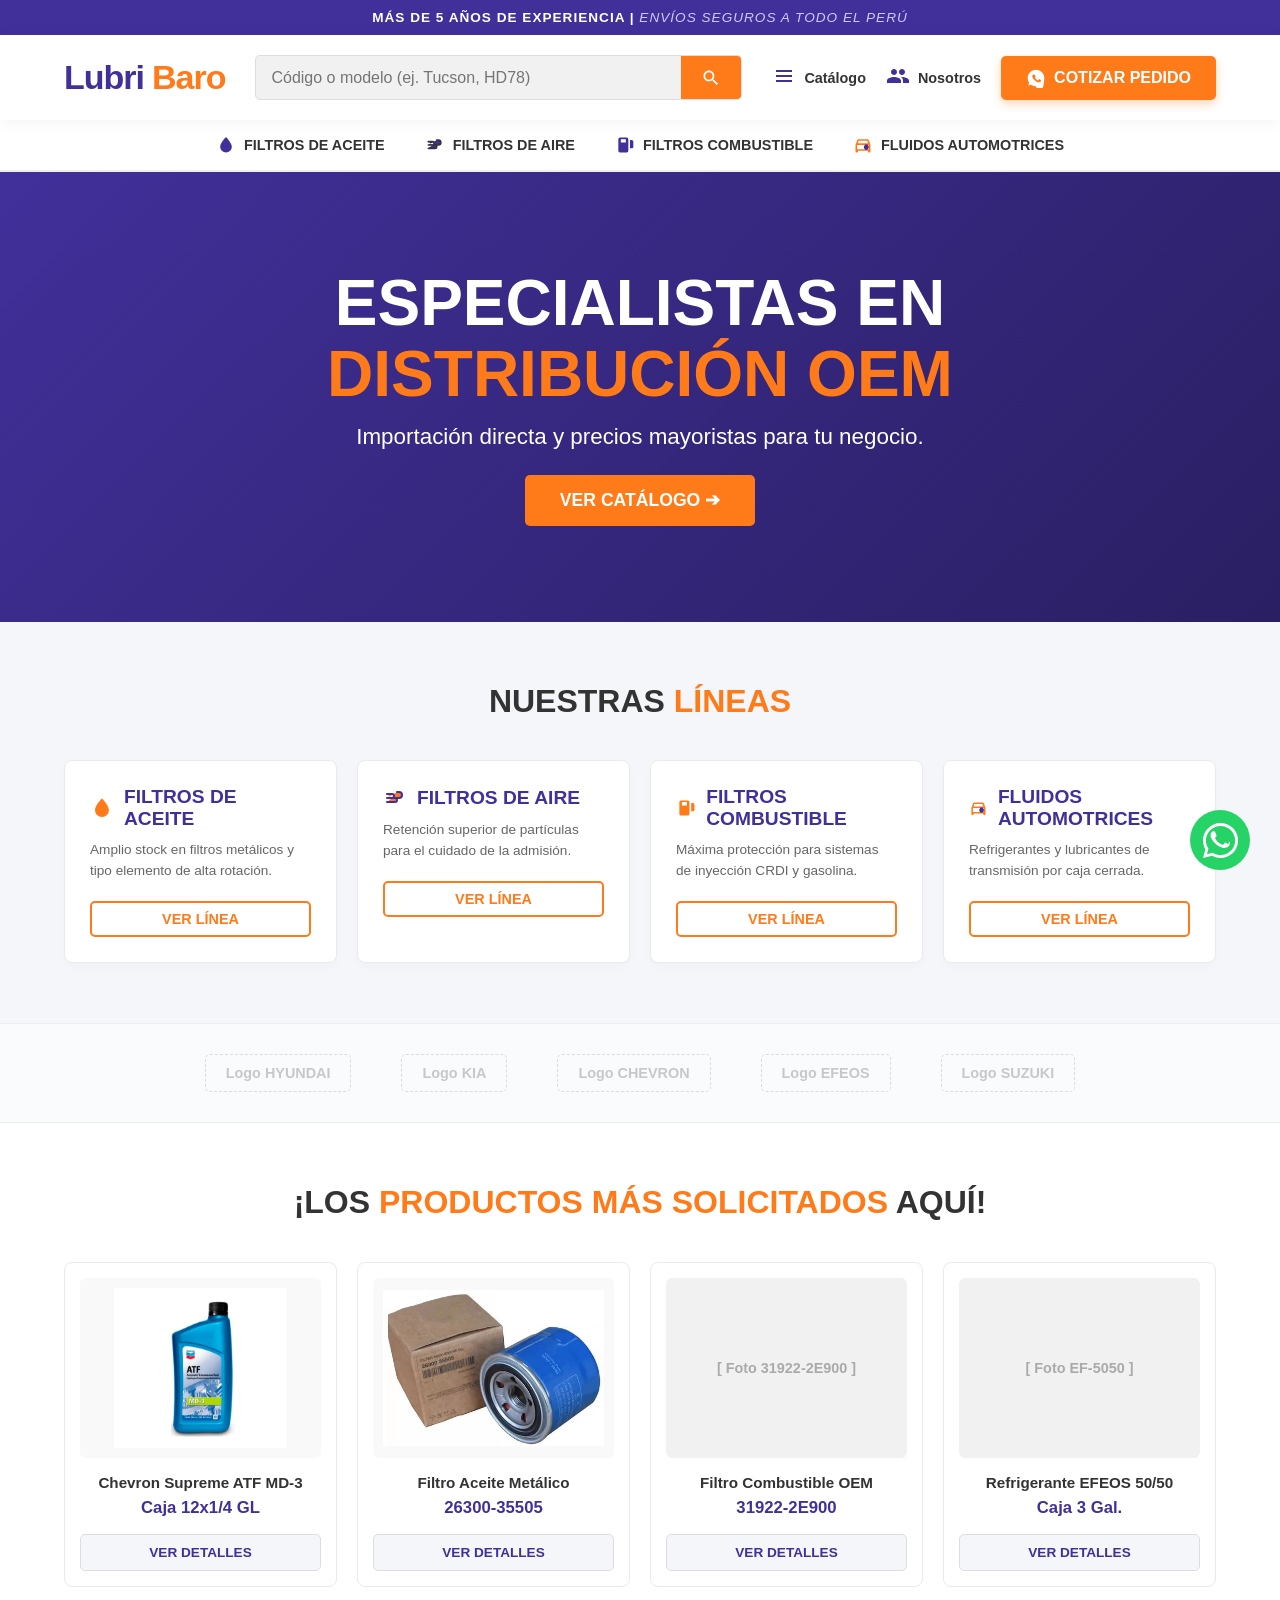
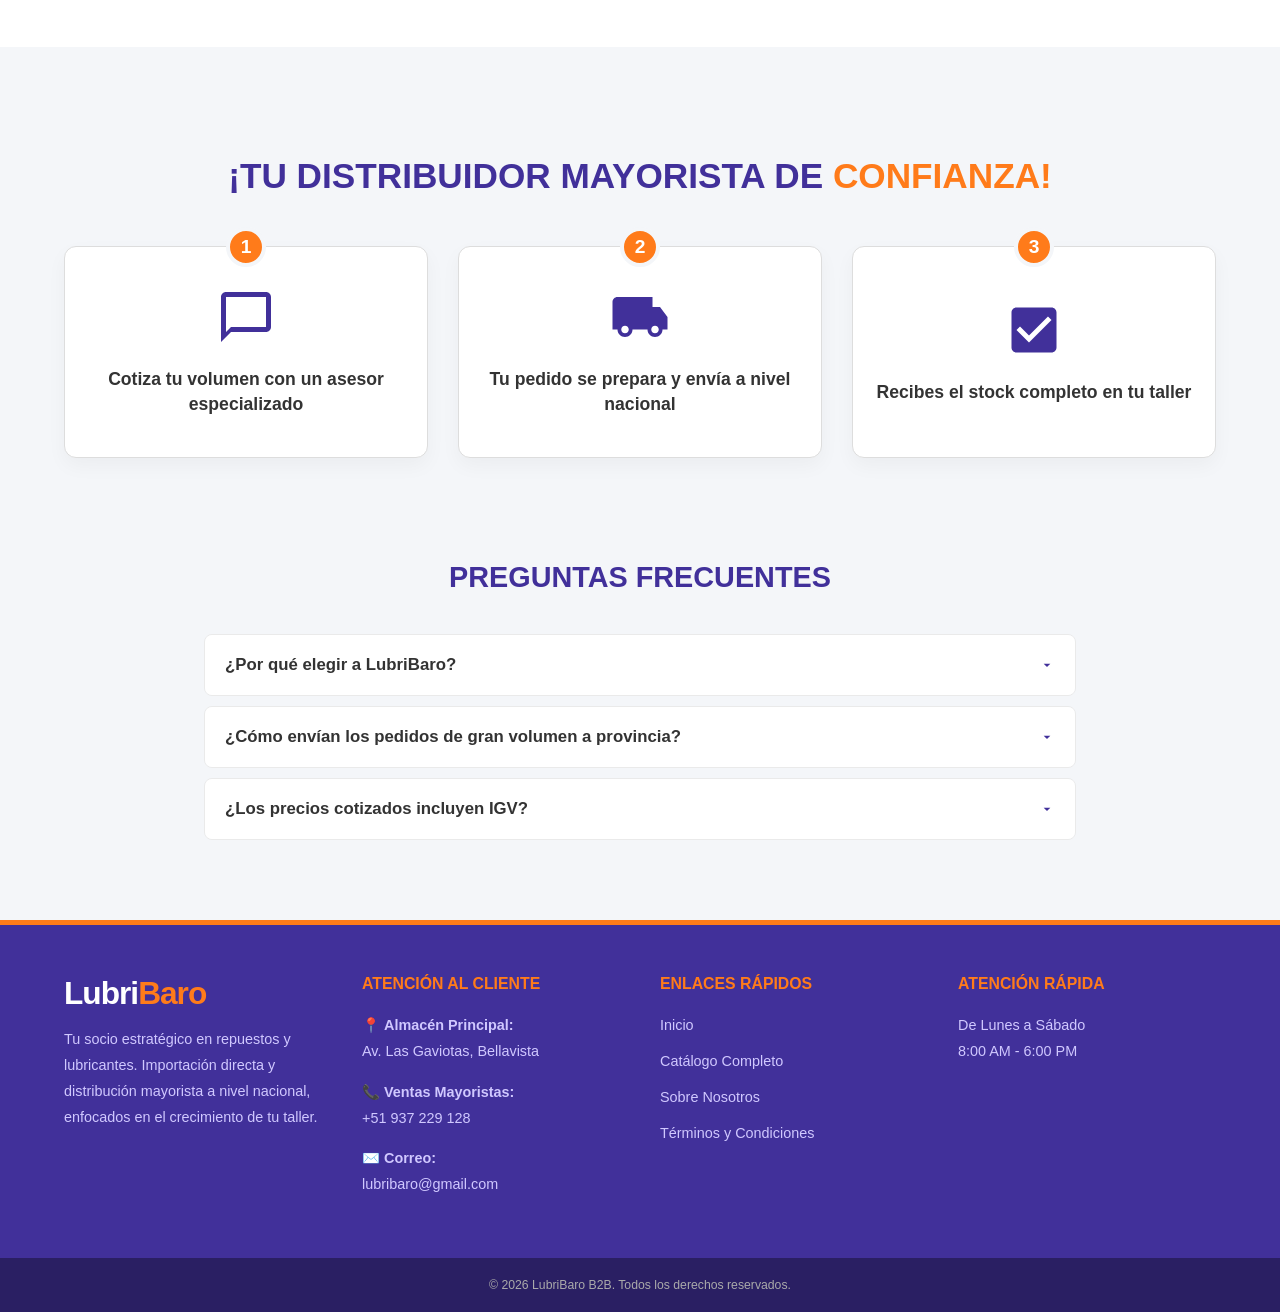
==== commit 34fb1cea: "Agrega botón Nosotros en el encabezado de la página de inicio Co-Authored-By: Claude Opus 5.5 <norep" ====
--- a/index.html
+++ b/index.html
@@ -253,6 +253,12 @@
                 </div>
                 Catálogo
             </a>
+            <a href="nosotros.html" class="action-item">
+                <div class="action-icon">
+                    <svg viewBox="0 0 24 24"><path d="M16 11c1.66 0 2.99-1.34 2.99-3S17.66 5 16 5c-1.66 0-3 1.34-3 3s1.34 3 3 3zm-8 0c1.66 0 2.99-1.34 2.99-3S9.66 5 8 5C6.34 5 5 6.34 5 8s1.34 3 3 3zm0 2c-2.33 0-7 1.17-7 3.5V19h14v-2.5c0-2.33-4.67-3.5-7-3.5zm8 0c-.29 0-.62.02-.97.05 1.16.84 1.97 1.97 1.97 3.45V19h6v-2.5c0-2.33-4.67-3.5-7-3.5z"/></svg>
+                </div>
+                Nosotros
+            </a>
             <a href="https://wa.me/51937229128" target="_blank" class="btn-header">
                 <svg viewBox="0 0 24 24"><path d="M12 2C6.48 2 2 6.48 2 12c0 2.12.66 4.09 1.79 5.74L3 21l3.32-.77C7.94 21.36 9.9 22 12 22c5.52 22 10-4.48 10-10S17.52 2 12 2zm-1.8 6c.2-.01.44 0 .64.44.25.54.6 1.48.66 1.58.05.1.08.23.01.4-.07.17-.11.27-.23.4l-.33.37c-.12.13-.25.28-.11.51.14.23.63 1.03 1.35 1.68.93.84 1.7 1.1 1.93 1.23.23.12.37.1.51-.06.14-.16.6-.7.76-.94.16-.25.32-.2.53-.13.22.07 1.38.65 1.62.78.23.12.39.2.45.3.05.11.05.65-.18 1.28-.23.63-1.34 1.22-1.85 1.26-.5.05-1.12.2-3.19-.66-2.48-1.03-4.08-3.56-4.2-3.73-.12-.16-1-1.33-1-2.54s.62-1.81.84-2.06c.22-.25.48-.31.64-.31.16-.01.32-.01.47 0z"/></svg>
                 Cotizar Pedido
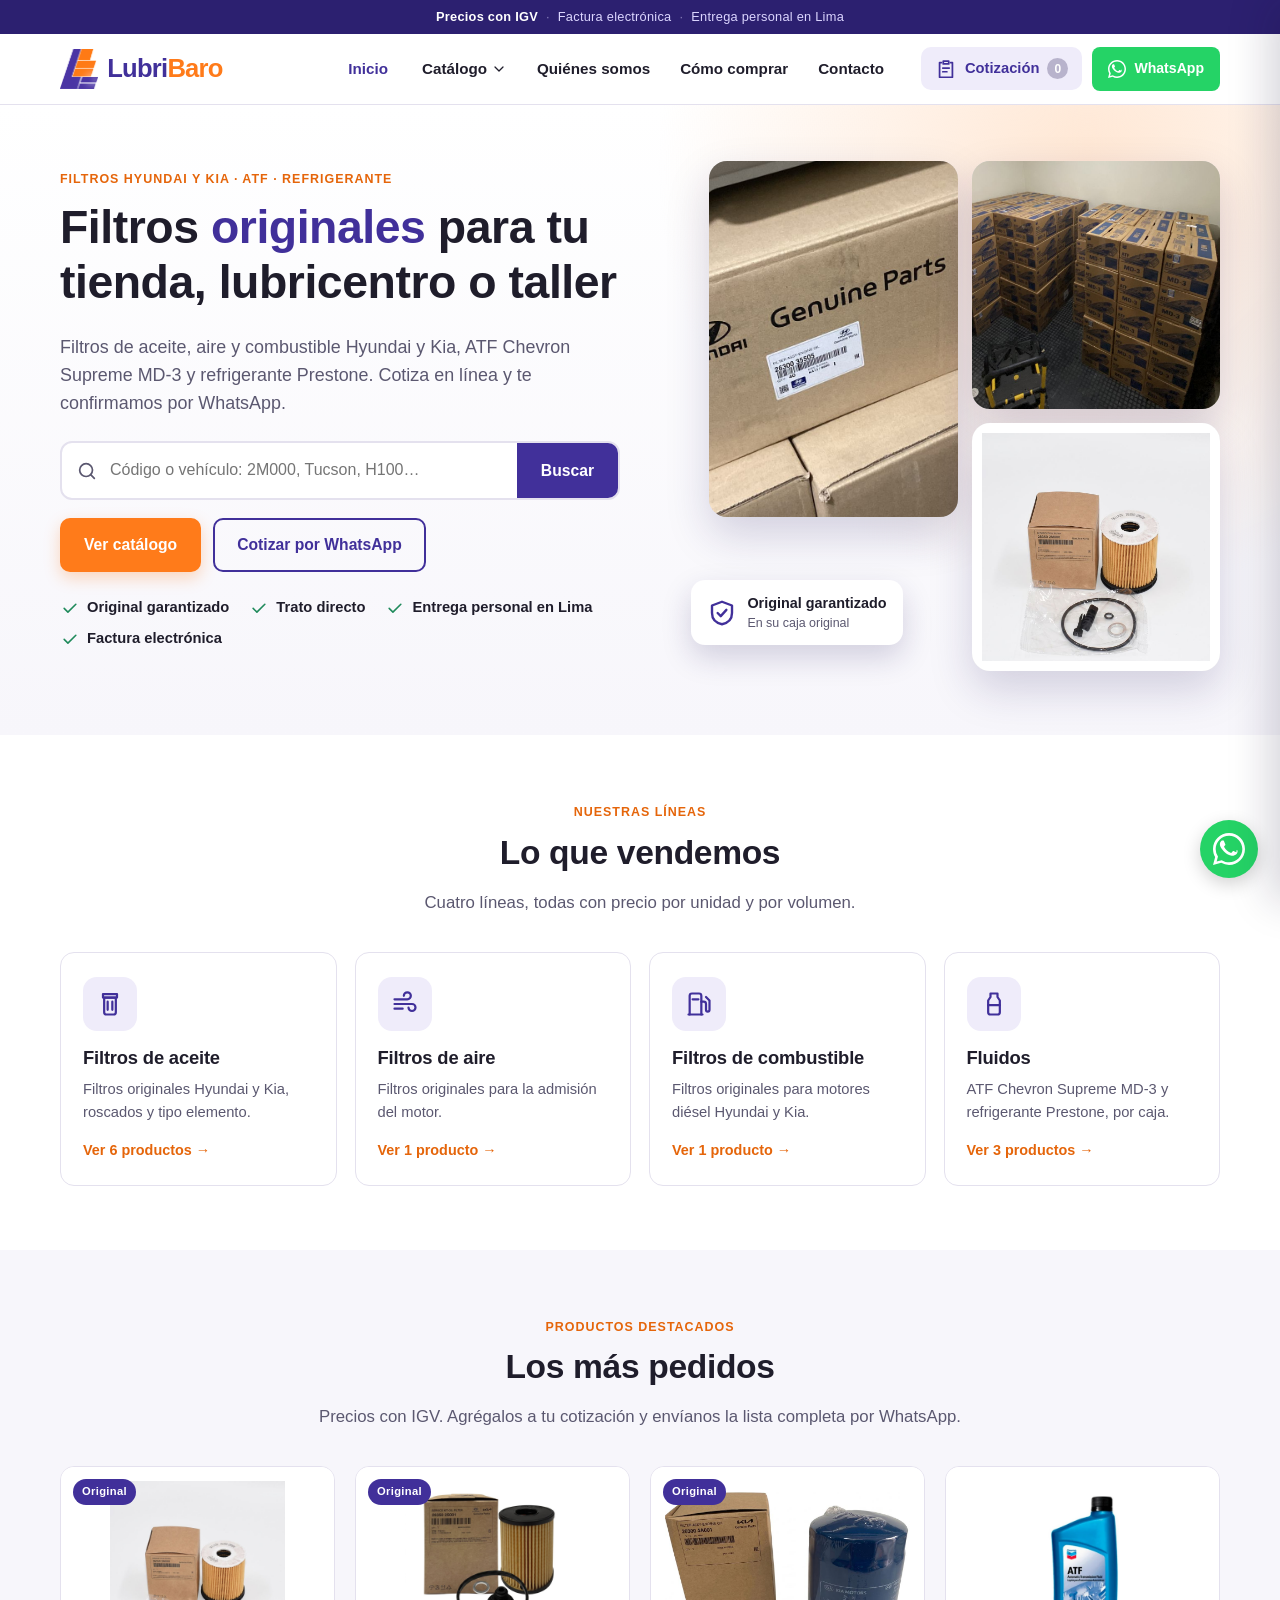
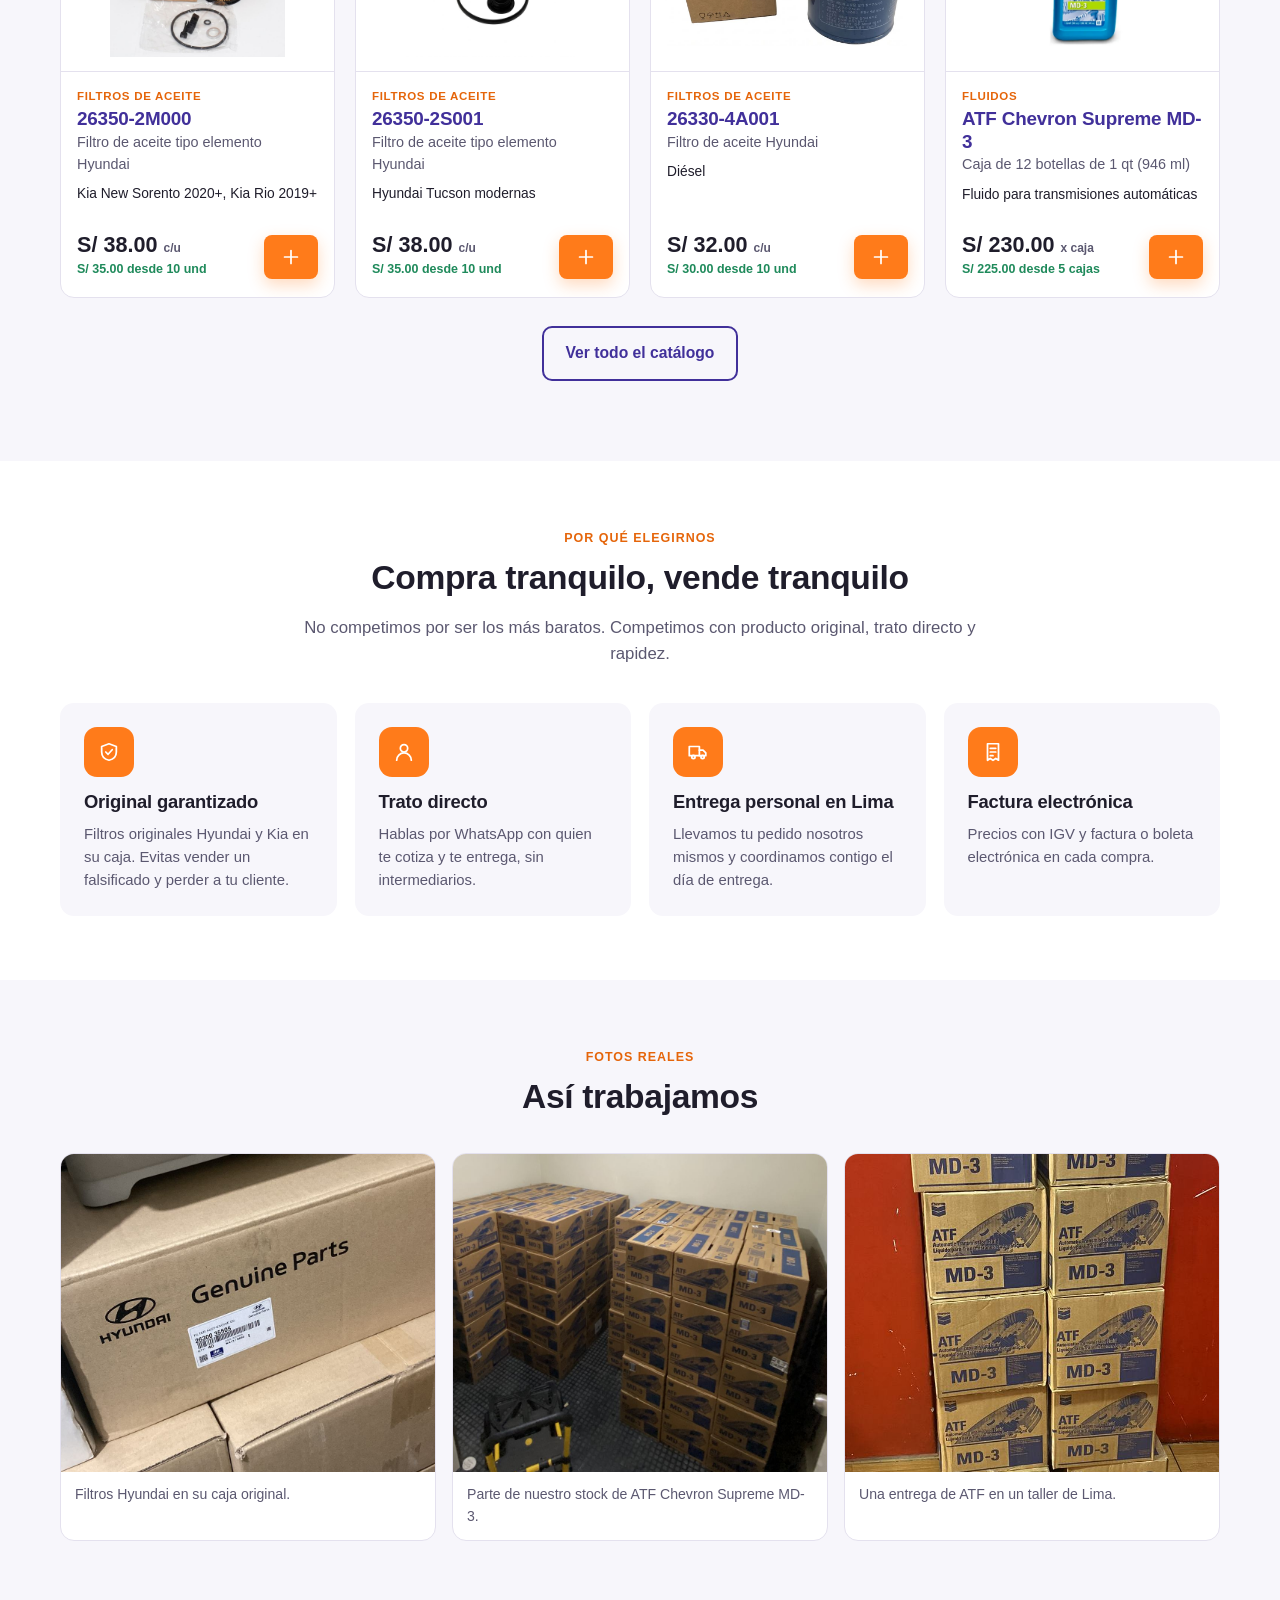
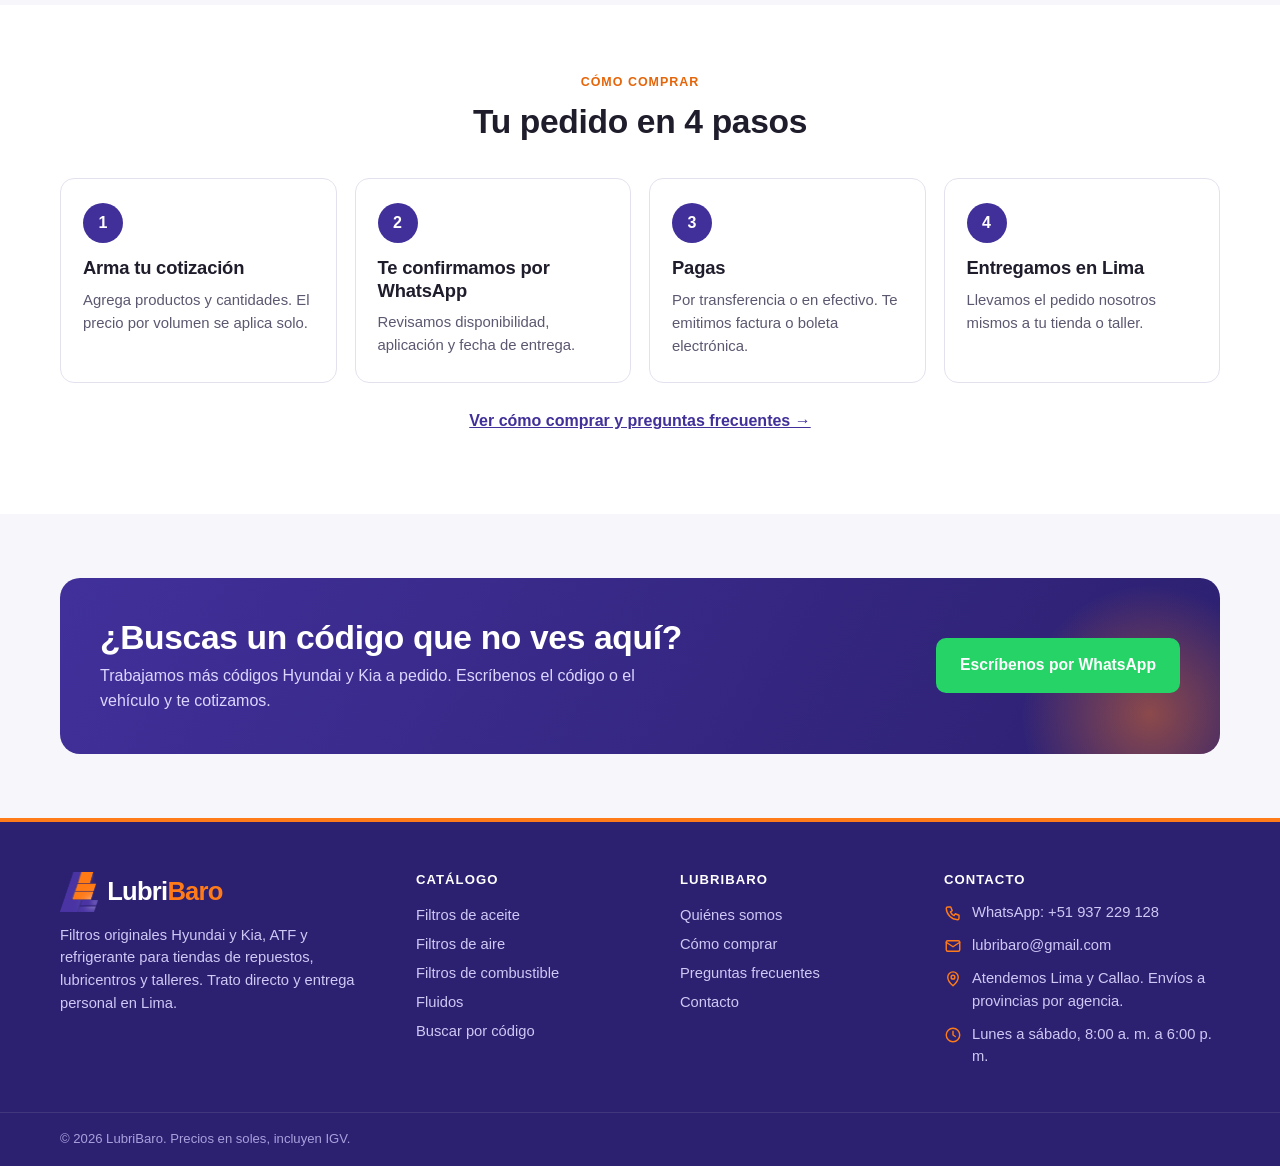
==== commit 92b811eb: "Add files via upload Web nueva v1" ====
--- a/index.html
+++ b/index.html
@@ -3,480 +3,158 @@
 <head>
     <meta charset="UTF-8">
     <meta name="viewport" content="width=device-width, initial-scale=1.0">
-    <title>LubriBaro B2B - Importador y Distribuidor Mayorista</title>
-    <style>
-        /* PALETA DE COLORES LUBRIBARO ESTRICTA */
-        :root { --morado: #41309A; --naranja: #FF7B1A; --fondo: #F4F6F9; --gris: #333333; --blanco: #ffffff; }
-        * { box-sizing: border-box; } body { font-family: 'Segoe UI', Arial, sans-serif; margin: 0; padding: 0; color: var(--gris); background-color: var(--fondo); overflow-x: hidden; }
-        
-        /* TOP BAR */
-        .top-bar { background-color: var(--morado); color: white; text-align: center; padding: 10px 5%; font-size: 0.85em; font-weight: bold; letter-spacing: 1px; text-transform: uppercase; }
-        .top-bar span { font-style: italic; font-weight: normal; color: #d0c8ff; }
+    <title>LubriBaro | Filtros originales Hyundai y Kia, ATF y refrigerante en Lima</title>
+    <meta name="description" content="Filtros originales Hyundai y Kia de aceite, aire y combustible, ATF Chevron Supreme MD-3 y refrigerante Prestone. Trato directo, entrega personal en Lima y factura electrónica.">
+    <meta name="theme-color" content="#41309A">
+    <link rel="icon" href="favicon.png">
+    <link rel="stylesheet" href="estilos.css">
+</head>
+<body data-pagina="inicio">
+    <header id="sitio-header"></header>
+    <script src="productos.js"></script>
+    <script src="sitio.js"></script>
 
-        /* HEADER PRINCIPAL */
-        header { background-color: var(--blanco); padding: 20px 5%; display: flex; justify-content: space-between; align-items: center; box-shadow: 0 2px 15px rgba(0,0,0,0.05); position: sticky; top: 0; z-index: 1000; }
-        
-        /* BOTÓN HAMBURGUESA (SOLO MÓVIL) */
-        .menu-toggle { display: none; cursor: pointer; padding: 5px; }
-        .menu-toggle svg { width: 32px; height: 32px; fill: var(--morado); }
+    <main>
+        <!-- PROPUESTA DE VALOR -->
+        <section class="hero">
+            <div class="contenedor hero-grid">
+                <div>
+                    <span class="eyebrow">Filtros Hyundai y Kia · ATF · Refrigerante</span>
+                    <h1>Filtros <span>originales</span> para tu tienda, lubricentro o taller</h1>
+                    <p class="lead">Filtros de aceite, aire y combustible Hyundai y Kia, ATF Chevron Supreme MD-3 y refrigerante Prestone. Cotiza en línea y te confirmamos por WhatsApp.</p>
+                    <form class="buscador" action="catalogo.html" method="get" role="search">
+                        <svg class="ico" viewBox="0 0 24 24" aria-hidden="true"><circle cx="11" cy="11" r="7"/><path d="M20 20l-4-4"/></svg>
+                        <label class="sr" for="q-inicio">Buscar por código o vehículo</label>
+                        <input id="q-inicio" name="q" type="search" placeholder="Código o vehículo: 2M000, Tucson, H100…" autocomplete="off">
+                        <button class="btn btn-morado" type="submit">Buscar</button>
+                    </form>
+                    <div class="hero-botones">
+                        <a class="btn btn-naranja" href="catalogo.html">Ver catálogo</a>
+                        <a class="btn btn-borde" id="hero-wa" href="#" target="_blank" rel="noopener">Cotizar por WhatsApp</a>
+                    </div>
+                    <ul class="checks">
+                        <li><svg class="ico" viewBox="0 0 24 24"><path d="M5 12.5l4.5 4.5L19 7.5"/></svg>Original garantizado</li>
+                        <li><svg class="ico" viewBox="0 0 24 24"><path d="M5 12.5l4.5 4.5L19 7.5"/></svg>Trato directo</li>
+                        <li><svg class="ico" viewBox="0 0 24 24"><path d="M5 12.5l4.5 4.5L19 7.5"/></svg>Entrega personal en Lima</li>
+                        <li><svg class="ico" viewBox="0 0 24 24"><path d="M5 12.5l4.5 4.5L19 7.5"/></svg>Factura electrónica</li>
+                    </ul>
+                </div>
+                <div class="hero-fotos">
+                    <figure class="f1"><img src="foto-filtros-caja-original.jpg" alt="Filtros Hyundai en su caja original Genuine Parts" width="1000" height="853" fetchpriority="high"></figure>
+                    <figure class="f2"><img src="foto-almacen-atf.jpg" alt="Cajas de ATF Chevron Supreme MD-3 en stock" width="1000" height="926"></figure>
+                    <figure class="f3"><img src="filtro-26350-2m000.jpg" alt="Filtro de aceite Hyundai 26350-2M000" width="900" height="900" style="object-fit:contain;background:#fff;padding:10px"></figure>
+                    <div class="sello"><svg class="ico" viewBox="0 0 24 24"><path d="M12 3l8 3v6c0 5-3.5 8-8 9-4.5-1-8-4-8-9V6z"/><path d="M8.5 12l2.5 2.5 4.5-5"/></svg><div>Original garantizado<small>En su caja original</small></div></div>
+                </div>
+            </div>
+        </section>
 
-        .logo { font-size: 34px; font-weight: 900; color: var(--morado); text-decoration: none; letter-spacing: -1px; display: flex; align-items: center; gap: 8px; } 
-        .logo span { color: var(--naranja); }
-        
-        .search-form { display: flex; flex: 1; max-width: 500px; margin: 0 30px; background: #f1f1f1; border-radius: 5px; overflow: hidden; height: 45px; border: 1px solid #ddd; }
-        .search-form input { flex: 1; padding: 10px 15px; border: none; outline: none; font-size: 1em; color: var(--gris); background: transparent; }
-        .search-form button { background: var(--naranja); color: white; border: none; padding: 0 20px; cursor: pointer; transition: 0.3s; display: flex; align-items: center; justify-content: center; }
-        .search-form button:hover { background: #e66a15; }
-        .search-form button svg { width: 20px; height: 20px; fill: white; }
+        <!-- LÍNEAS -->
+        <section class="seccion seccion-blanca">
+            <div class="contenedor">
+                <div class="titulo-seccion">
+                    <span class="eyebrow">Nuestras líneas</span>
+                    <h2>Lo que vendemos</h2>
+                    <p>Cuatro líneas, todas con precio por unidad y por volumen.</p>
+                </div>
+                <div class="grid-lineas" id="grid-lineas"></div>
+            </div>
+        </section>
 
-        .desktop-actions { display: flex; gap: 20px; align-items: center; }
-        .action-item { display: flex; align-items: center; gap: 8px; font-size: 0.9em; font-weight: bold; cursor: pointer; text-decoration: none; color: var(--gris); transition: 0.3s; }
-        .action-item:hover { color: var(--naranja); }
-        .action-icon svg { width: 24px; height: 24px; fill: var(--morado); transition: 0.3s; }
-        .action-item:hover .action-icon svg { fill: var(--naranja); }
+        <!-- DESTACADOS -->
+        <section class="seccion">
+            <div class="contenedor">
+                <div class="titulo-seccion">
+                    <span class="eyebrow">Productos destacados</span>
+                    <h2>Los más pedidos</h2>
+                    <p>Precios con IGV. Agrégalos a tu cotización y envíanos la lista completa por WhatsApp.</p>
+                </div>
+                <div class="grid-productos" id="grid-destacados"></div>
+                <p style="text-align:center;margin-top:28px"><a class="btn btn-borde" href="catalogo.html">Ver todo el catálogo</a></p>
+            </div>
+        </section>
 
-        .btn-header { background: var(--naranja); color: white; padding: 12px 25px; border-radius: 5px; font-weight: bold; text-decoration: none; text-transform: uppercase; display: flex; align-items: center; gap: 8px; transition: 0.3s; box-shadow: 0 4px 10px rgba(255,123,26,0.3); }
-        .btn-header:hover { background: #e66a15; transform: translateY(-2px); color: white; }
-        .btn-header svg { width: 20px; height: 20px; fill: white; }
+        <!-- POR QUÉ ELEGIRNOS -->
+        <section class="seccion seccion-blanca">
+            <div class="contenedor">
+                <div class="titulo-seccion">
+                    <span class="eyebrow">Por qué elegirnos</span>
+                    <h2>Compra tranquilo, vende tranquilo</h2>
+                    <p>No competimos por ser los más baratos. Competimos con producto original, trato directo y rapidez.</p>
+                </div>
+                <div class="grid-razones" id="grid-razones"></div>
+            </div>
+        </section>
 
-        /* BARRA DE CATEGORÍAS (ESCRITORIO) */
-        .cat-nav { background-color: white; padding: 15px 5%; display: flex; gap: 40px; justify-content: center; border-bottom: 2px solid #eee; overflow-x: auto; white-space: nowrap; }
-        .cat-nav a { text-decoration: none; color: var(--gris); font-weight: bold; font-size: 0.9em; text-transform: uppercase; transition: 0.3s; display: flex; align-items: center; gap: 8px; }
-        .cat-nav a:hover { color: var(--naranja); }
-        .cat-nav a svg { width: 20px; height: 20px; fill: var(--morado); }
+        <!-- FOTOS REALES -->
+        <section class="seccion">
+            <div class="contenedor">
+                <div class="titulo-seccion">
+                    <span class="eyebrow">Fotos reales</span>
+                    <h2>Así trabajamos</h2>
+                </div>
+                <div class="fotos-reales">
+                    <figure><img src="foto-filtros-caja-original.jpg" alt="Filtros Hyundai en caja original" loading="lazy" width="1000" height="853"><figcaption>Filtros Hyundai en su caja original.</figcaption></figure>
+                    <figure><img src="foto-almacen-atf.jpg" alt="Stock de cajas de ATF Chevron Supreme MD-3" loading="lazy" width="1000" height="926"><figcaption>Parte de nuestro stock de ATF Chevron Supreme MD-3.</figcaption></figure>
+                    <figure><img src="foto-despacho-taller.jpg" alt="Entrega de cajas de ATF en un taller de Lima" loading="lazy" width="636" height="1000"><figcaption>Una entrega de ATF en un taller de Lima.</figcaption></figure>
+                </div>
+            </div>
+        </section>
 
-        /* BANNER B2B */
-        .hero-banner { width: 100%; height: 450px; background: linear-gradient(135deg, var(--morado) 0%, #2a1f63 100%); display: flex; align-items: center; justify-content: center; position: relative; }
-        .hero-content { text-align: center; color: white; z-index: 2; padding: 0 20px; width: 100%; max-width: 1000px; margin: 0 auto; }
-        .hero-content h1 { font-size: 4em; margin: 0 0 15px 0; text-transform: uppercase; font-weight: 900; line-height: 1.1; }
-        .hero-content p { font-size: 1.4em; margin: 0 0 25px 0; font-weight: 300; }
-        .btn-banner { background: var(--naranja); color: white; padding: 15px 35px; text-decoration: none; font-size: 1.1em; font-weight: bold; border-radius: 5px; text-transform: uppercase; transition: 0.3s; display: inline-block; }
-        .btn-banner:hover { background: #e66a15; transform: translateY(-2px); }
+        <!-- CÓMO COMPRAR -->
+        <section class="seccion seccion-blanca">
+            <div class="contenedor">
+                <div class="titulo-seccion">
+                    <span class="eyebrow">Cómo comprar</span>
+                    <h2>Tu pedido en 4 pasos</h2>
+                </div>
+                <div class="pasos">
+                    <div class="paso"><div class="num">1</div><h3>Arma tu cotización</h3><p>Agrega productos y cantidades. El precio por volumen se aplica solo.</p></div>
+                    <div class="paso"><div class="num">2</div><h3>Te confirmamos por WhatsApp</h3><p>Revisamos disponibilidad, aplicación y fecha de entrega.</p></div>
+                    <div class="paso"><div class="num">3</div><h3>Pagas</h3><p>Por transferencia o en efectivo. Te emitimos factura o boleta electrónica.</p></div>
+                    <div class="paso"><div class="num">4</div><h3>Entregamos en Lima</h3><p>Llevamos el pedido nosotros mismos a tu tienda o taller.</p></div>
+                </div>
+                <p style="text-align:center;margin-top:26px"><a href="como-comprar.html" style="font-weight:750">Ver cómo comprar y preguntas frecuentes →</a></p>
+            </div>
+        </section>
 
-        /* SECCIONES GENERALES */
-        .section-container { padding: 60px 5%; max-width: 1300px; margin: 0 auto; }
-        .section-title { font-size: 2em; color: var(--gris); margin-top: 0; margin-bottom: 40px; text-align: center; text-transform: uppercase; font-weight: 900; line-height: 1.2; }
-        .section-title span { color: var(--naranja); }
+        <!-- CTA WHATSAPP -->
+        <section class="seccion">
+            <div class="contenedor">
+                <div class="banda-cta">
+                    <div>
+                        <h2>¿Buscas un código que no ves aquí?</h2>
+                        <p>Trabajamos más códigos Hyundai y Kia a pedido. Escríbenos el código o el vehículo y te cotizamos.</p>
+                    </div>
+                    <a class="btn btn-wa" id="cta-wa" href="#" target="_blank" rel="noopener">Escríbenos por WhatsApp</a>
+                </div>
+            </div>
+        </section>
+    </main>
 
-        /* LÍNEAS DE DISTRIBUCIÓN */
-        .cat-grid { display: grid; grid-template-columns: repeat(auto-fit, minmax(250px, 1fr)); gap: 20px; }
-        .cat-card { background: white; border-radius: 8px; padding: 25px; border: 1px solid #eaeaea; text-decoration: none; color: inherit; display: flex; flex-direction: column; transition: 0.3s; box-shadow: 0 4px 10px rgba(0,0,0,0.02); }
-        .cat-card:hover { transform: translateY(-5px); border-color: var(--naranja); box-shadow: 0 10px 20px rgba(65,48,154,0.1); }
-        .cat-info h3 { margin: 0 0 10px 0; color: var(--morado); text-transform: uppercase; font-size: 1.2em; display: flex; align-items: center; gap: 10px; }
-        .cat-info h3 svg { width: 24px; height: 24px; fill: var(--naranja); }
-        .cat-info p { margin: 0 0 20px 0; font-size: 0.85em; color: #666; flex-grow: 1; line-height: 1.5; }
-        .btn-cat { background: transparent; color: var(--naranja); border: 2px solid var(--naranja); padding: 8px 15px; border-radius: 5px; font-weight: bold; font-size: 0.9em; text-align: center; display: block; text-transform: uppercase; transition: 0.3s; }
-        .cat-card:hover .btn-cat { background: var(--naranja); color: white; }
+    <footer id="sitio-footer"></footer>
 
-        /* FRANJA DE MARCAS */
-        .brands-strip { background: white; padding: 30px 5%; border-top: 1px solid #eaeaea; border-bottom: 1px solid #eaeaea; display: flex; justify-content: center; gap: 50px; flex-wrap: wrap; align-items: center; opacity: 0.6; }
-        .brands-strip img { height: 40px; object-fit: contain; filter: grayscale(100%); transition: 0.3s; }
-        .brands-strip img:hover { filter: grayscale(0%); opacity: 1; }
-        .brand-placeholder { font-weight: bold; color: #aaa; border: 1px dashed #ccc; padding: 10px 20px; border-radius: 5px; font-size: 0.9em; }
+    <script>
+        document.getElementById("grid-lineas").innerHTML = Object.entries(LINEAS).map(([k, l]) => `
+            <a class="card-linea" href="${l.pagina}">
+                <div class="ico-grande">${ico(k)}</div>
+                <h3>${l.nombre}</h3>
+                <p>${l.desc}</p>
+                <span class="ver">Ver ${productosDeCategoria(k).length === 1 ? "1 producto" : productosDeCategoria(k).length + " productos"} →</span>
+            </a>`).join("");
 
-        /* LOS MÁS SOLICITADOS (GRILLA 4 PRODUCTOS) */
-        .best-sellers-section { background: white; padding: 60px 5%; }
-        .best-sellers-grid { display: grid; grid-template-columns: repeat(4, 1fr); gap: 20px; max-width: 1300px; margin: 0 auto; }
-        
-        .prod-card { background: white; border-radius: 8px; border: 1px solid #eaeaea; display: flex; flex-direction: column; overflow: hidden; transition: 0.3s; padding: 15px; }
-        .prod-card:hover { box-shadow: 0 10px 25px rgba(65,48,154,0.1); border-color: var(--naranja); transform: translateY(-5px); }
-        .prod-img-box { height: 180px; background: #f9f9f9; border-radius: 6px; margin-bottom: 15px; display: flex; align-items: center; justify-content: center; overflow: hidden; }
-        .prod-img-box img { width: 100%; height: 100%; object-fit: contain; padding: 10px; display: none; }
-        .prod-fallback { width: 100%; height: 100%; display: flex; align-items: center; justify-content: center; color: #aaa; font-weight: bold; font-size: 0.9em; background: #f1f1f1; text-align: center; }
-        .prod-title { font-size: 0.95em; margin: 0 0 15px 0; color: var(--gris); text-align: center; font-weight: bold; flex-grow: 1; line-height: 1.3; }
-        .prod-title span { color: var(--morado); font-size: 1.1em; display: block; margin-top: 5px; }
-        .btn-ver { background: var(--fondo); color: var(--morado); text-align: center; text-decoration: none; padding: 10px; border-radius: 5px; font-weight: bold; transition: 0.3s; text-transform: uppercase; font-size: 0.85em; border: 1px solid #ddd; }
-        .btn-ver:hover { background: var(--naranja); color: white; border-color: var(--naranja); }
+        document.getElementById("grid-destacados").innerHTML = DESTACADOS.map(obtenerProducto).filter(Boolean).map(htmlTarjeta).join("");
 
-        /* SECCIÓN: 3 PASOS DE COMPRA */
-        .trust-steps-section { padding: 80px 5%; background: var(--fondo); max-width: 1300px; margin: 0 auto; text-align: center; }
-        .trust-steps-section h2 { font-size: 2.2em; color: var(--morado); margin-bottom: 50px; text-transform: uppercase; font-weight: 900; }
-        .trust-steps-section h2 span { color: var(--naranja); }
-        
-        .steps-grid { display: grid; grid-template-columns: repeat(auto-fit, minmax(250px, 1fr)); gap: 30px; position: relative; }
-        .step-card { background: white; border-radius: 12px; padding: 40px 20px; border: 1px solid #ddd; display: flex; flex-direction: column; align-items: center; justify-content: center; box-shadow: 0 8px 20px rgba(0,0,0,0.04); position: relative; z-index: 2; transition: 0.3s; }
-        .step-card:hover { border-color: var(--morado); transform: translateY(-5px); }
-        .step-number { background: var(--naranja); color: white; width: 40px; height: 40px; border-radius: 50%; display: flex; align-items: center; justify-content: center; font-weight: bold; font-size: 1.2em; position: absolute; top: -20px; border: 4px solid var(--fondo); }
-        .step-icon { width: 60px; height: 60px; margin-bottom: 20px; fill: var(--morado); }
-        .step-card h4 { color: var(--gris); font-size: 1.1em; margin: 0; line-height: 1.4; }
+        const razones = [
+            ["original", "Original garantizado", "Filtros originales Hyundai y Kia en su caja. Evitas vender un falsificado y perder a tu cliente."],
+            ["persona", "Trato directo", "Hablas por WhatsApp con quien te cotiza y te entrega, sin intermediarios."],
+            ["camion", "Entrega personal en Lima", "Llevamos tu pedido nosotros mismos y coordinamos contigo el día de entrega."],
+            ["factura", "Factura electrónica", "Precios con IGV y factura o boleta electrónica en cada compra."]
+        ];
+        document.getElementById("grid-razones").innerHTML = razones.map(([i, t, d]) =>
+            `<div class="razon"><div class="ico-grande">${ico(i)}</div><h3>${t}</h3><p>${d}</p></div>`).join("");
 
-        /* PREGUNTAS FRECUENTES (FAQ) */
-        .faq-section { max-width: 1000px; margin: 0 auto 80px auto; padding: 0 5%; }
-        .faq-title { text-align: center; color: var(--morado); font-size: 1.8em; text-transform: uppercase; margin-bottom: 40px; font-weight: 900; }
-        .faq-item { background: white; border: 1px solid #eaeaea; border-radius: 8px; margin-bottom: 10px; overflow: hidden; }
-        .faq-q { padding: 20px; font-weight: bold; color: var(--gris); cursor: pointer; display: flex; justify-content: space-between; align-items: center; background: #fff; transition: 0.3s; font-size: 1.05em; }
-        .faq-q:hover { color: var(--naranja); }
-        .faq-q svg { width: 16px; height: 16px; fill: var(--morado); transition: transform 0.3s; }
-        .faq-a { padding: 0 20px 20px 20px; color: #666; font-size: 0.95em; line-height: 1.6; display: none; }
-        .faq-item.open .faq-a { display: block; }
-        .faq-item.open .faq-q { color: var(--naranja); }
-        .faq-item.open .faq-q svg { transform: rotate(180deg); fill: var(--naranja); }
-
-        /* FOOTER CORPORATIVO */
-        footer { background-color: var(--morado); color: white; font-size: 0.9em; margin-top: 40px; border-top: 5px solid var(--naranja); }
-        .footer-widgets { padding: 50px 5%; display: grid; grid-template-columns: repeat(auto-fit, minmax(200px, 1fr)); gap: 40px; max-width: 1300px; margin: 0 auto; }
-        .widget-logo h2 { color: var(--blanco); font-size: 2.2em; margin: 0 0 15px 0; letter-spacing: -1px; }
-        .widget-logo span { color: var(--naranja); }
-        .widget h4 { color: var(--naranja); font-size: 1.1em; margin: 0 0 20px 0; text-transform: uppercase; }
-        .widget p, .widget a { color: #d0c8ff; text-decoration: none; line-height: 1.8; display: block; margin-bottom: 10px; transition: 0.3s; }
-        .widget a:hover { color: white; padding-left: 5px; }
-        .footer-bottom { background: #2a1f63; padding: 20px 5%; text-align: center; font-size: 0.85em; color: #aaa; }
-
-        /* WIDGET WHATSAPP ANIMADO (LATIDO FÍSICO) */
-        @keyframes pulse-wa { 0% { transform: scale(1); box-shadow: 0 0 0 0 rgba(37, 211, 102, 0.8); } 15% { transform: scale(1.1); box-shadow: 0 0 0 15px rgba(37, 211, 102, 0.4); } 30% { transform: scale(1); box-shadow: 0 0 0 30px rgba(37, 211, 102, 0); } 100% { transform: scale(1); box-shadow: 0 0 0 0 rgba(37, 211, 102, 0); } }
-        .wa-container { position: fixed; bottom: 30px; right: 30px; z-index: 9990; display: flex; flex-direction: column; align-items: flex-end; }
-        .wa-popup { width: 320px; background: white; border-radius: 12px; box-shadow: 0 10px 30px rgba(0,0,0,0.15); overflow: hidden; margin-bottom: 20px; opacity: 0; visibility: hidden; transform: translateY(20px) scale(0.95); transform-origin: bottom right; transition: all 0.3s; }
-        .wa-popup.active { opacity: 1; visibility: visible; transform: translateY(0) scale(1); }
-        .wa-popup-header { background: linear-gradient(135deg, var(--morado) 0%, #2a1f63 100%); color: white; padding: 20px; position: relative; border-bottom: 4px solid var(--naranja); }
-        .wa-popup-close { position: absolute; top: 15px; right: 15px; font-size: 18px; cursor: pointer; font-weight: bold; line-height: 1; transition: 0.3s; }
-        .wa-popup-close:hover { color: var(--naranja); }
-        .wa-popup-title { font-size: 1.2em; font-weight: bold; margin-bottom: 5px; } 
-        .wa-popup-subtitle { font-size: 0.85em; opacity: 0.9; }
-        .wa-popup-body { padding: 20px; }
-        .wa-contact-card { display: flex; align-items: center; gap: 15px; text-decoration: none; background: #f9f9f9; padding: 15px; border-radius: 8px; border: 1px solid #eaeaea; transition: 0.3s; }
-        .wa-contact-card:hover { border-color: var(--naranja); background: #fff4ed; }
-        .wa-contact-icon { width: 45px; height: 45px; background-color: #25D366; border-radius: 50%; display: flex; justify-content: center; align-items: center; }
-        .wa-contact-icon svg { width: 25px; height: 25px; fill: white; }
-        .wa-contact-info { display: flex; flex-direction: column; }
-        .wa-name { font-weight: bold; font-size: 1em; color: var(--morado); }
-        .wa-status { font-size: 0.8em; color: #666; display: flex; align-items: center; gap: 5px; margin-top: 3px; }
-        .wa-dot { width: 8px; height: 8px; background: #25D366; border-radius: 50%; }
-        .wa-trigger { width: 60px; height: 60px; background-color: #25D366; border-radius: 50%; cursor: pointer; display: flex; justify-content: center; align-items: center; position: relative; z-index: 2; animation: pulse-wa 2.5s infinite; transition: 0.3s; }
-        .wa-trigger:hover { transform: scale(1.05); animation: none; box-shadow: 0 4px 15px rgba(37, 211, 102, 0.6); }
-        .wa-trigger svg { width: 35px; height: 35px; fill: white; }
-
-        /* DISEÑO MÓVIL Y MENÚ HAMBURGUESA */
-        .side-menu { position: fixed; top: 0; left: -300px; width: 280px; height: 100vh; background: white; z-index: 2000; transition: 0.4s; overflow-y: auto; box-shadow: 2px 0 15px rgba(0,0,0,0.1); }
-        .side-menu.active { left: 0; }
-        .overlay { position: fixed; top: 0; left: 0; width: 100%; height: 100vh; background: rgba(0,0,0,0.6); z-index: 1999; display: none; }
-        .overlay.active { display: block; }
-        .side-header { padding: 20px; border-bottom: 1px solid #eee; display: flex; justify-content: space-between; align-items: center; }
-        .close-btn { font-size: 24px; cursor: pointer; color: var(--gris); font-weight: bold; }
-        .side-links { padding: 10px 0; display: flex; flex-direction: column; }
-        .side-links a { padding: 15px 20px; text-decoration: none; color: var(--gris); font-weight: bold; border-bottom: 1px solid #f9f9f9; display: flex; align-items: center; gap: 12px; }
-        .side-links a svg { width: 22px; height: 22px; fill: var(--morado); }
-        .side-title { padding: 15px 20px 5px 20px; font-size: 0.8em; color: #888; text-transform: uppercase; font-weight: bold; }
-        .btn-side-cotizar { background: var(--naranja) !important; color: white !important; margin: 20px; border-radius: 5px; justify-content: center; }
-        .btn-side-cotizar svg { fill: white !important; }
-
-        /* ADAPTACIÓN MÓVIL (GRILLA 2x2 EN MÁS SOLICITADOS) */
-        @media (max-width: 900px) { 
-            header { position: relative; justify-content: center; padding: 15px 5%; height: 70px; } 
-            .menu-toggle { position: absolute; left: 5%; top: 50%; transform: translateY(-50%); display: block; }
-            .logo { font-size: 30px; margin: 0; }
-            
-            .desktop-actions, .cat-nav { display: none; }
-            header { flex-wrap: wrap; height: auto; }
-            .menu-toggle { top: 35px; }
-            .search-form { order: 3; flex: 1 1 100%; max-width: none; margin: 12px 0 0 0; height: 42px; }
-            .search-form input { font-size: 16px; }
-            
-            .hero-banner { height: auto; padding: 60px 5%; }
-            .hero-content h1 { font-size: 2.4em; line-height: 1.1; margin-bottom: 15px; }
-            .hero-content p { font-size: 1.1em; margin-bottom: 25px; }
-            .btn-banner { font-size: 1em; padding: 12px 25px; }
-
-            .best-sellers-section { padding: 40px 5%; }
-            .section-title { font-size: 1.8em; }
-            
-            /* Grilla 2x2 exacta para el celular */
-            .best-sellers-grid { grid-template-columns: repeat(2, 1fr); gap: 12px; }
-            
-            .prod-card { padding: 10px; }
-            .prod-card:hover { transform: translateY(-2px); }
-            .prod-img-box { height: 130px; margin-bottom: 10px; }
-            .prod-title { font-size: 0.8em; margin-bottom: 10px; }
-            .prod-title span { font-size: 1.05em; }
-            .btn-ver { font-size: 0.75em; padding: 8px; }
-            
-            .trust-steps-section h2 { font-size: 1.8em; }
-            .wa-container { bottom: 20px; right: 20px; }
-            .wa-trigger { width: 55px; height: 55px; }
-            .wa-trigger svg { width: 30px; height: 30px; }
-        }
-    </style>
-</head>
-<body>
-
-    <!-- MENÚ HAMBURGUESA OCULTO (MÓVIL) -->
-    <div class="overlay" id="mobile-overlay" onclick="toggleMobileMenu()"></div>
-    <div class="side-menu" id="side-menu">
-        <div class="side-header">
-            <a href="index.html" class="logo">Lubri<span>Baro</span></a>
-            <div class="close-btn" onclick="toggleMobileMenu()">✕</div>
-        </div>
-        <div class="side-links">
-            <a href="catalogo.html"><svg viewBox="0 0 24 24"><path d="M4 6h16v2H4zm0 5h16v2H4zm0 5h16v2H4z"/></svg> Catálogo Completo</a>
-            
-            <div class="side-title">Líneas de Distribución</div>
-            <a href="cat-aceite.html"><svg viewBox="0 0 24 24"><path d="M12 21a7 7 0 0 1-7-7c0-3.6 4.3-8.8 6.4-11.1a.8.8 0 0 1 1.2 0C14.7 5.2 19 10.4 19 14a7 7 0 0 1-7 7z"/></svg> Filtros de Aceite</a>
-            <a href="cat-aire.html"><svg viewBox="0 0 24 24" stroke-width="2" stroke="currentColor" fill="none" stroke-linecap="round"><path d="M4 12h12a3 3 0 0 0 0-6h-2M4 16h8a2 2 0 0 0 0-4H9M4 8h5a2 2 0 0 1 0 4"/></svg> Filtros de Aire</a>
-            <a href="cat-combustible.html"><svg viewBox="0 0 24 24"><path d="M4 5v14a2 2 0 0 0 2 2h8a2 2 0 0 0 2-2V5a2 2 0 0 0-2-2H6a2 2 0 0 0-2 2zm3 0h6v4H7V5zm11 11h2c1.1 0 2-.9 2-2V8c0-1.1-.9-2-2-2h-2v10z"/></svg> Filtros Combustible</a>
-            <a href="cat-fluidos.html">
-                <svg viewBox="0 0 24 24">
-                    <path d="M18.9 6c-.2-.6-.8-1-1.4-1h-11c-.7 0-1.2.4-1.4 1L3 12v8c0 .6.4 1 1 1h1c.6 0 1-.4 1-1v-1h12v1c0 .6.4 1 1 1h1c.6 0 1-.4 1-1v-8l-2.1-6zM6.8 7h10.3l1.1 3H5.8l1-3zM19 17H5v-5h14v5z" fill="var(--morado)"/>
-                    <path d="M16 11c-1.3 0-3 1.8-3 3.5s1.3 3.5 3 3.5 3-1.8 3-3.5-1.7-3.5-3-3.5z" fill="var(--naranja)"/>
-                </svg> Fluidos Automotrices
-            </a>
-            
-            <a href="https://wa.me/51937229128" target="_blank" class="btn-side-cotizar">
-                <svg viewBox="0 0 24 24"><path d="M12 2C6.48 2 2 6.48 2 12c0 2.12.66 4.09 1.79 5.74L3 21l3.32-.77C7.94 21.36 9.9 22 12 22c5.52 22 10-4.48 10-10S17.52 2 12 2zm-1.8 6c.2-.01.44 0 .64.44.25.54.6 1.48.66 1.58.05.1.08.23.01.4-.07.17-.11.27-.23.4l-.33.37c-.12.13-.25.28-.11.51.14.23.63 1.03 1.35 1.68.93.84 1.7 1.1 1.93 1.23.23.12.37.1.51-.06.14-.16.6-.7.76-.94.16-.25.32-.2.53-.13.22.07 1.38.65 1.62.78.23.12.39.2.45.3.05.11.05.65-.18 1.28-.23.63-1.34 1.22-1.85 1.26-.5.05-1.12.2-3.19-.66-2.48-1.03-4.08-3.56-4.2-3.73-.12-.16-1-1.33-1-2.54s.62-1.81.84-2.06c.22-.25.48-.31.64-.31.16-.01.32-.01.47 0z"/></svg>
-                Cotizar Pedido
-            </a>
-        </div>
-    </div>
-
-    <!-- BARRA SUPERIOR -->
-    <div class="top-bar">
-        Más de 5 años de experiencia | <span>Envíos seguros a todo el Perú</span>
-    </div>
-
-    <!-- HEADER PRINCIPAL -->
-    <header>
-        <div class="menu-toggle" onclick="toggleMobileMenu()">
-            <svg viewBox="0 0 24 24"><path d="M3 18h18v-2H3v2zm0-5h18v-2H3v2zm0-7v2h18V6H3z"/></svg>
-        </div>
-        
-        <a href="index.html" class="logo">Lubri<span>Baro</span></a>
-
-        <form action="catalogo.html" method="GET" class="search-form">
-            <input type="text" name="q" placeholder="Código o modelo (ej. Tucson, HD78)" aria-label="Buscar por código o modelo de vehículo">
-            <button type="submit">
-                <svg viewBox="0 0 24 24"><path d="M15.5 14h-.79l-.28-.27C15.41 12.59 16 11.11 16 9.5 16 5.91 13.09 3 9.5 3S3 5.91 3 9.5 5.91 16 9.5 16c1.61 0 3.09-.59 4.23-1.57l.27.28v.79l5 4.99L20.49 19l-4.99-5zm-6 0C7.01 14 5 11.99 5 9.5S7.01 5 9.5 5 14 7.01 14 9.5 11.99 14 9.5 14z"/></svg>
-            </button>
-        </form>
-
-        <div class="desktop-actions">
-            <a href="catalogo.html" class="action-item">
-                <div class="action-icon">
-                    <svg viewBox="0 0 24 24"><path d="M4 6h16v2H4zm0 5h16v2H4zm0 5h16v2H4z"/></svg>
-                </div>
-                Catálogo
-            </a>
-            <a href="nosotros.html" class="action-item">
-                <div class="action-icon">
-                    <svg viewBox="0 0 24 24"><path d="M16 11c1.66 0 2.99-1.34 2.99-3S17.66 5 16 5c-1.66 0-3 1.34-3 3s1.34 3 3 3zm-8 0c1.66 0 2.99-1.34 2.99-3S9.66 5 8 5C6.34 5 5 6.34 5 8s1.34 3 3 3zm0 2c-2.33 0-7 1.17-7 3.5V19h14v-2.5c0-2.33-4.67-3.5-7-3.5zm8 0c-.29 0-.62.02-.97.05 1.16.84 1.97 1.97 1.97 3.45V19h6v-2.5c0-2.33-4.67-3.5-7-3.5z"/></svg>
-                </div>
-                Nosotros
-            </a>
-            <a href="https://wa.me/51937229128" target="_blank" class="btn-header">
-                <svg viewBox="0 0 24 24"><path d="M12 2C6.48 2 2 6.48 2 12c0 2.12.66 4.09 1.79 5.74L3 21l3.32-.77C7.94 21.36 9.9 22 12 22c5.52 22 10-4.48 10-10S17.52 2 12 2zm-1.8 6c.2-.01.44 0 .64.44.25.54.6 1.48.66 1.58.05.1.08.23.01.4-.07.17-.11.27-.23.4l-.33.37c-.12.13-.25.28-.11.51.14.23.63 1.03 1.35 1.68.93.84 1.7 1.1 1.93 1.23.23.12.37.1.51-.06.14-.16.6-.7.76-.94.16-.25.32-.2.53-.13.22.07 1.38.65 1.62.78.23.12.39.2.45.3.05.11.05.65-.18 1.28-.23.63-1.34 1.22-1.85 1.26-.5.05-1.12.2-3.19-.66-2.48-1.03-4.08-3.56-4.2-3.73-.12-.16-1-1.33-1-2.54s.62-1.81.84-2.06c.22-.25.48-.31.64-.31.16-.01.32-.01.47 0z"/></svg>
-                Cotizar Pedido
-            </a>
-        </div>
-    </header>
-
-    <!-- BARRA DE CATEGORÍAS (ESCRITORIO) -->
-    <nav class="cat-nav">
-        <a href="cat-aceite.html">
-            <svg viewBox="0 0 24 24"><path d="M12 21a7 7 0 0 1-7-7c0-3.6 4.3-8.8 6.4-11.1a.8.8 0 0 1 1.2 0C14.7 5.2 19 10.4 19 14a7 7 0 0 1-7 7z"/></svg>
-            Filtros de Aceite
-        </a>
-        <a href="cat-aire.html">
-            <svg viewBox="0 0 24 24" stroke-width="2" stroke="currentColor" fill="none" stroke-linecap="round"><path d="M4 12h12a3 3 0 0 0 0-6h-2M4 16h8a2 2 0 0 0 0-4H9M4 8h5a2 2 0 0 1 0 4"/></svg>
-            Filtros de Aire
-        </a>
-        <a href="cat-combustible.html">
-            <svg viewBox="0 0 24 24"><path d="M4 5v14a2 2 0 0 0 2 2h8a2 2 0 0 0 2-2V5a2 2 0 0 0-2-2H6a2 2 0 0 0-2 2zm3 0h6v4H7V5zm11 11h2c1.1 0 2-.9 2-2V8c0-1.1-.9-2-2-2h-2v10z"/></svg>
-            Filtros Combustible
-        </a>
-        <a href="cat-fluidos.html">
-            <svg viewBox="0 0 24 24">
-                <path d="M18.9 6c-.2-.6-.8-1-1.4-1h-11c-.7 0-1.2.4-1.4 1L3 12v8c0 .6.4 1 1 1h1c.6 0 1-.4 1-1v-1h12v1c0 .6.4 1 1 1h1c.6 0 1-.4 1-1v-8l-2.1-6zM6.8 7h10.3l1.1 3H5.8l1-3zM19 17H5v-5h14v5z" fill="var(--naranja)"/>
-                <path d="M16 11c-1.3 0-3 1.8-3 3.5s1.3 3.5 3 3.5 3-1.8 3-3.5-1.7-3.5-3-3.5z" fill="var(--morado)"/>
-            </svg>
-            Fluidos Automotrices
-        </a>
-    </nav>
-
-    <!-- BANNER B2B -->
-    <section class="hero-banner">
-        <div class="hero-content">
-            <h1>Especialistas en<br><span style="color: var(--naranja);">Distribución OEM</span></h1>
-            <p>Importación directa y precios mayoristas para tu negocio.</p>
-            <a href="catalogo.html" class="btn-banner">Ver Catálogo ➔</a>
-        </div>
-    </section>
-
-    <!-- LÍNEAS DE DISTRIBUCIÓN -->
-    <section class="section-container">
-        <h2 class="section-title">Nuestras <span>Líneas</span></h2>
-        <div class="cat-grid">
-            <a href="cat-aceite.html" class="cat-card">
-                <div class="cat-info">
-                    <h3><svg viewBox="0 0 24 24"><path d="M12 21a7 7 0 0 1-7-7c0-3.6 4.3-8.8 6.4-11.1a.8.8 0 0 1 1.2 0C14.7 5.2 19 10.4 19 14a7 7 0 0 1-7 7z"/></svg> Filtros de Aceite</h3>
-                    <p>Amplio stock en filtros metálicos y tipo elemento de alta rotación.</p>
-                </div>
-                <span class="btn-cat">Ver Línea</span>
-            </a>
-            <a href="cat-aire.html" class="cat-card">
-                <div class="cat-info">
-                    <h3><svg viewBox="0 0 24 24" stroke-width="2" stroke="currentColor" fill="none" stroke-linecap="round"><path d="M4 12h12a3 3 0 0 0 0-6h-2M4 16h8a2 2 0 0 0 0-4H9M4 8h5a2 2 0 0 1 0 4"/></svg> Filtros de Aire</h3>
-                    <p>Retención superior de partículas para el cuidado de la admisión.</p>
-                </div>
-                <span class="btn-cat">Ver Línea</span>
-            </a>
-            <a href="cat-combustible.html" class="cat-card">
-                <div class="cat-info">
-                    <h3><svg viewBox="0 0 24 24"><path d="M4 5v14a2 2 0 0 0 2 2h8a2 2 0 0 0 2-2V5a2 2 0 0 0-2-2H6a2 2 0 0 0-2 2zm3 0h6v4H7V5zm11 11h2c1.1 0 2-.9 2-2V8c0-1.1-.9-2-2-2h-2v10z"/></svg> Filtros Combustible</h3>
-                    <p>Máxima protección para sistemas de inyección CRDI y gasolina.</p>
-                </div>
-                <span class="btn-cat">Ver Línea</span>
-            </a>
-            <a href="cat-fluidos.html" class="cat-card">
-                <div class="cat-info">
-                    <h3>
-                        <svg viewBox="0 0 24 24">
-                            <path d="M18.9 6c-.2-.6-.8-1-1.4-1h-11c-.7 0-1.2.4-1.4 1L3 12v8c0 .6.4 1 1 1h1c.6 0 1-.4 1-1v-1h12v1c0 .6.4 1 1 1h1c.6 0 1-.4 1-1v-8l-2.1-6zM6.8 7h10.3l1.1 3H5.8l1-3zM19 17H5v-5h14v5z" fill="var(--naranja)"/>
-                            <path d="M16 11c-1.3 0-3 1.8-3 3.5s1.3 3.5 3 3.5 3-1.8 3-3.5-1.7-3.5-3-3.5z" fill="var(--morado)"/>
-                        </svg> Fluidos Automotrices
-                    </h3>
-                    <p>Refrigerantes y lubricantes de transmisión por caja cerrada.</p>
-                </div>
-                <span class="btn-cat">Ver Línea</span>
-            </a>
-        </div>
-    </section>
-
-    <!-- FRANJA DE MARCAS -->
-    <div class="brands-strip">
-        <div class="brand-placeholder">Logo HYUNDAI</div>
-        <div class="brand-placeholder">Logo KIA</div>
-        <div class="brand-placeholder">Logo CHEVRON</div>
-        <div class="brand-placeholder">Logo EFEOS</div>
-        <div class="brand-placeholder">Logo SUZUKI</div>
-    </div>
-
-    <!-- LOS MÁS SOLICITADOS (GRILLA 4 PRODUCTOS - 2x2 EN MÓVIL) -->
-    <section class="best-sellers-section">
-        <h2 class="section-title">¡Los <span>productos más solicitados</span> aquí!</h2>
-        <div class="best-sellers-grid" id="grid-destacados"></div>
-    </section>
-
-    <!-- DISTRIBUIDOR DE CONFIANZA (3 PASOS DE COMPRA) -->
-    <section class="trust-steps-section">
-        <h2>¡Tu distribuidor mayorista de <span>confianza!</span></h2>
-        <div class="steps-grid">
-            <div class="step-card">
-                <div class="step-number">1</div>
-                <svg class="step-icon" viewBox="0 0 24 24"><path d="M20 2H4c-1.1 0-2 .9-2 2v18l4-4h14c1.1 0 2-.9 2-2V4c0-1.1-.9-2-2-2zm0 14H6l-2 2V4h16v12z"/></svg>
-                <h4>Cotiza tu volumen con un asesor especializado</h4>
-            </div>
-            <div class="step-card">
-                <div class="step-number">2</div>
-                <svg class="step-icon" viewBox="0 0 24 24"><path d="M20 8h-3V4H3c-1.1 0-2 .9-2 2v11h2c0 1.66 1.34 3 3 3s3-1.34 3-3h6c0 1.66 1.34 3 3 3s3-1.34 3-3h2v-5l-3-4zM6 18.5c-.83 0-1.5-.67-1.5-1.5s.67-1.5 1.5-1.5 1.5.67 1.5 1.5-.67 1.5-1.5 1.5zm12 0c-.83 0-1.5-.67-1.5-1.5s.67-1.5 1.5-1.5 1.5.67 1.5 1.5-.67 1.5-1.5 1.5z"/></svg>
-                <h4>Tu pedido se prepara y envía a nivel nacional</h4>
-            </div>
-            <div class="step-card">
-                <div class="step-number">3</div>
-                <svg class="step-icon" viewBox="0 0 24 24"><path d="M19 3H5c-1.1 0-2 .9-2 2v14c0 1.1.9 2 2 2h14c1.1 0 2-.9 2-2V5c0-1.1-.9-2-2-2zm-9 14l-5-5 1.41-1.41L10 14.17l7.59-7.59L19 8l-9 9z"/></svg>
-                <h4>Recibes el stock completo en tu taller</h4>
-            </div>
-        </div>
-    </section>
-
-    <!-- PREGUNTAS FRECUENTES (FAQ ACORDEÓN) -->
-    <section class="faq-section">
-        <h2 class="faq-title">Preguntas Frecuentes</h2>
-        <div class="faq-item" onclick="this.classList.toggle('open')">
-            <div class="faq-q">¿Por qué elegir a LubriBaro? <svg viewBox="0 0 24 24"><path d="M7 10l5 5 5-5z"/></svg></div>
-            <div class="faq-a">Contamos con más de 5 años de experiencia en el rubro de importación directa, ofreciendo repuestos 100% originales e importados de alta rotación. Nuestro trabajo está respaldado por la preferencia de cientos de clientes y talleres satisfechos a nivel nacional.</div>
-        </div>
-        <div class="faq-item" onclick="this.classList.toggle('open')">
-            <div class="faq-q">¿Cómo envían los pedidos de gran volumen a provincia? <svg viewBox="0 0 24 24"><path d="M7 10l5 5 5-5z"/></svg></div>
-            <div class="faq-a">Trabajamos con agencias de carga terrestre pesada (como Sanky Transportes, entre otras) para asegurar que el flete de sus cajas sea económico. Además, usted puede sugerir su agencia de confianza al momento de cotizar.</div>
-        </div>
-        <div class="faq-item" onclick="this.classList.toggle('open')">
-            <div class="faq-q">¿Los precios cotizados incluyen IGV? <svg viewBox="0 0 24 24"><path d="M7 10l5 5 5-5z"/></svg></div>
-            <div class="faq-a">Sí, somos una empresa completamente formal. Todos nuestros precios incluyen IGV y emitimos boleta o factura electrónica según lo requiera su negocio.</div>
-        </div>
-    </section>
-
-    <!-- FOOTER CORPORATIVO -->
-    <footer>
-        <div class="footer-widgets">
-            <div class="widget widget-logo">
-                <h2>Lubri<span>Baro</span></h2>
-                <p>Tu socio estratégico en repuestos y lubricantes. Importación directa y distribución mayorista a nivel nacional, enfocados en el crecimiento de tu taller.</p>
-            </div>
-            
-            <div class="widget">
-                <h4>Atención al Cliente</h4>
-                <p>📍 <strong>Almacén Principal:</strong><br>Av. Las Gaviotas, Bellavista</p>
-                <p>📞 <strong>Ventas Mayoristas:</strong><br>+51 937 229 128</p>
-                <p>✉️ <strong>Correo:</strong><br>lubribaro@gmail.com</p>
-            </div>
-
-            <div class="widget">
-                <h4>Enlaces Rápidos</h4>
-                <a href="index.html">Inicio</a>
-                <a href="catalogo.html">Catálogo Completo</a>
-                <a href="nosotros.html">Sobre Nosotros</a>
-                <a href="#">Términos y Condiciones</a>
-            </div>
-
-            <div class="widget">
-                <h4>Atención Rápida</h4>
-                <p>De Lunes a Sábado<br>8:00 AM - 6:00 PM</p>
-            </div>
-        </div>
-        <div class="footer-bottom">&copy; 2026 LubriBaro B2B. Todos los derechos reservados.</div>
-    </footer>
-
-    <!-- WIDGET WHATSAPP ANIMADO -->
-    <div class="wa-container">
-        <!-- Panel Desplegable -->
-        <div id="wa-popup" class="wa-popup">
-            <div class="wa-popup-header">
-                <div class="wa-popup-close" onclick="toggleWaPopup()">✕</div>
-                <div class="wa-popup-title">Asesoría Mayorista</div>
-                <div class="wa-popup-subtitle">Atención exclusiva para talleres ⚡</div>
-            </div>
-            <div class="wa-popup-body">
-                <a href="https://wa.me/51937229128?text=¡Buen%20día%20LubriBaro!%20Deseo%20información%20sobre%20su%20catálogo%20mayorista." target="_blank" class="wa-contact-card">
-                    <div class="wa-contact-icon">
-                        <svg viewBox="0 0 24 24"><path d="M12.031 0C5.385 0 0 5.384 0 12.03c0 2.128.552 4.195 1.602 6.02L.031 24l6.115-1.603A11.96 11.96 0 0012.03 24c6.645 0 12.03-5.385 12.03-12.03S18.676 0 12.031 0zm0 21.996c-1.803 0-3.568-.485-5.116-1.404l-.367-.218-3.8.996.996-3.8-.218-.367C2.485 15.594 2 13.829 2 12.03 2 6.502 6.503 2 12.03 2c5.529 0 10.032 4.502 10.032 10.03S17.56 21.996 12.03 21.996zm5.503-7.525c-.302-.152-1.782-.88-2.059-.982-.278-.102-.48-.152-.682.152-.202.304-.781.982-.958 1.184-.177.202-.354.228-.656.076-2.115-1.064-3.5-2.05-4.821-4.328-.178-.304-.019-.47.132-.622.136-.137.304-.356.456-.534.152-.178.203-.304.304-.508.102-.203.05-.38-.025-.534-.076-.152-.682-1.648-.934-2.257-.246-.595-.497-.514-.682-.524h-.581c-.203 0-.532.076-.811.38-.278.304-1.064 1.04-1.064 2.535 0 1.495 1.089 2.94 1.241 3.143.152.203 2.144 3.275 5.195 4.593 1.954.845 2.766.917 3.738.775.986-.145 2.458-1 2.812-1.966.354-.966.354-1.794.248-1.966-.106-.172-.385-.274-.688-.426z"/></svg>
-                    </div>
-                    <div class="wa-contact-info">
-                        <span class="wa-name">Hablar con un asesor</span>
-                        <span class="wa-status"><span class="wa-dot"></span> En línea</span>
-                    </div>
-                </a>
-            </div>
-        </div>
-        
-        <!-- Botón que late -->
-        <div class="wa-trigger" onclick="toggleWaPopup()">
-            <svg viewBox="0 0 24 24"><path d="M12.031 0C5.385 0 0 5.384 0 12.03c0 2.128.552 4.195 1.602 6.02L.031 24l6.115-1.603A11.96 11.96 0 0012.03 24c6.645 0 12.03-5.385 12.03-12.03S18.676 0 12.031 0zm0 21.996c-1.803 0-3.568-.485-5.116-1.404l-.367-.218-3.8.996.996-3.8-.218-.367C2.485 15.594 2 13.829 2 12.03 2 6.502 6.503 2 12.03 2c5.529 0 10.032 4.502 10.032 10.03S17.56 21.996 12.03 21.996zm5.503-7.525c-.302-.152-1.782-.88-2.059-.982-.278-.102-.48-.152-.682.152-.202.304-.781.982-.958 1.184-.177.202-.354.228-.656.076-2.115-1.064-3.5-2.05-4.821-4.328-.178-.304-.019-.47.132-.622.136-.137.304-.356.456-.534.152-.178.203-.304.304-.508.102-.203.05-.38-.025-.534-.076-.152-.682-1.648-.934-2.257-.246-.595-.497-.514-.682-.524h-.581c-.203 0-.532.076-.811.38-.278.304-1.064 1.04-1.064 2.535 0 1.495 1.089 2.94 1.241 3.143.152.203 2.144 3.275 5.195 4.593 1.954.845 2.766.917 3.738.775.986-.145 2.458-1 2.812-1.966.354-.966.354-1.794.248-1.966-.106-.172-.385-.274-.688-.426z"/></svg>
-        </div>
-    </div>
-
-    <!-- SCRIPT MENÚ MÓVIL -->
-    <script src="productos.js"></script>
-    <script>
-        // "Más solicitados" generados desde productos.js (lista DESTACADOS)
-        document.getElementById('grid-destacados').innerHTML = DESTACADOS.map(obtenerProducto).filter(Boolean).map(p => {
-            const alt = escaparHTML(altProducto(p));
-            const foto = p.foto
-                ? `<img src="${p.foto}" alt="${alt}" onload="this.style.display='block'; this.nextElementSibling.style.display='none';" onerror="this.style.display='none'; this.nextElementSibling.style.display='flex';"><div class="prod-fallback">[ Foto ${escaparHTML(p.codigo)} ]</div>`
-                : `<div class="prod-fallback">[ Foto ${escaparHTML(p.codigo)} ]</div>`;
-            return `<div class="prod-card">
-                <div class="prod-img-box">${foto}</div>
-                <h4 class="prod-title">${escaparHTML(p.titulo)} <span>${escaparHTML(p.resumen || p.codigo)}</span></h4>
-                <a href="producto.html?id=${p.id}" class="btn-ver">Ver Detalles</a>
-            </div>`;
-        }).join('');
-
-
-        function toggleWaPopup() {
-            document.getElementById('wa-popup').classList.toggle('active');
-        }
-
-        function toggleMobileMenu() {
-            document.getElementById('side-menu').classList.toggle('active');
-            document.getElementById('mobile-overlay').classList.toggle('active');
-        }
+        document.getElementById("hero-wa").href = enlaceWhatsApp("Hola LubriBaro, quiero cotizar filtros / ATF / refrigerante.");
+        document.getElementById("cta-wa").href = enlaceWhatsApp("Hola LubriBaro, busco este código o filtro para este vehículo: ");
     </script>
-
 </body>
 </html>
--- a/estilos.css
+++ b/estilos.css
@@ -0,0 +1,529 @@
+/* =====================================================================
+   LUBRIBARO - ESTILOS COMPARTIDOS (todas las páginas)
+   Colores del logo: morado #41309A y naranja #FF7B1A
+   ===================================================================== */
+:root {
+    --morado: #41309A;
+    --morado-osc: #2C2070;
+    --morado-claro: #EFECFA;
+    --naranja: #FF7B1A;
+    --naranja-osc: #E5650A;
+    --naranja-claro: #FFF1E6;
+    --fondo: #F7F6FB;
+    --blanco: #FFFFFF;
+    --texto: #1F1D2B;
+    --texto-2: #5B5870;
+    --borde: #E4E1EE;
+    --verde: #1F8A5B;
+    --wa: #25D366;
+    --radio: 14px;
+    --sombra: 0 6px 24px rgba(31, 22, 89, 0.07);
+    --ancho: 1200px;
+}
+
+* { box-sizing: border-box; }
+html { scroll-behavior: smooth; }
+body {
+    margin: 0;
+    font-family: -apple-system, BlinkMacSystemFont, "Segoe UI", Roboto, "Helvetica Neue", Arial, sans-serif;
+    color: var(--texto);
+    background: var(--fondo);
+    line-height: 1.55;
+    -webkit-font-smoothing: antialiased;
+    overflow-x: hidden;
+}
+img { max-width: 100%; height: auto; display: block; }
+a { color: var(--morado); }
+h1, h2, h3, h4 { line-height: 1.2; margin: 0 0 .5em; letter-spacing: -0.01em; }
+h1 { font-size: clamp(1.9rem, 4vw, 2.9rem); font-weight: 850; }
+h2 { font-size: clamp(1.5rem, 3vw, 2.1rem); font-weight: 800; }
+h3 { font-size: 1.15rem; font-weight: 750; }
+p { margin: 0 0 1em; }
+.contenedor { max-width: var(--ancho); margin: 0 auto; padding: 0 20px; }
+.seccion { padding: 64px 0; }
+.seccion-blanca { background: var(--blanco); }
+.titulo-seccion { text-align: center; max-width: 720px; margin: 0 auto 36px; }
+.titulo-seccion p { color: var(--texto-2); font-size: 1.05rem; }
+.eyebrow { display: inline-block; font-size: .78rem; font-weight: 750; letter-spacing: .08em; text-transform: uppercase; color: var(--naranja-osc); margin-bottom: 10px; }
+.naranja { color: var(--naranja); }
+.oculto { display: none !important; }
+.sr { position: absolute; width: 1px; height: 1px; overflow: hidden; clip: rect(0 0 0 0); }
+
+svg.ico { width: 22px; height: 22px; fill: none; stroke: currentColor; stroke-width: 1.9; stroke-linecap: round; stroke-linejoin: round; flex-shrink: 0; }
+svg.ico-relleno { fill: currentColor; stroke: none; }
+
+/* ---------- BOTONES ---------- */
+.btn {
+    display: inline-flex; align-items: center; justify-content: center; gap: 8px;
+    padding: 13px 22px; border-radius: 10px; border: 2px solid transparent;
+    font: inherit; font-weight: 750; font-size: .98rem; text-decoration: none; cursor: pointer;
+    transition: background .2s, transform .15s, box-shadow .2s, color .2s, border-color .2s;
+    white-space: nowrap;
+}
+.btn:active { transform: translateY(1px); }
+.btn-naranja { background: var(--naranja); color: #fff; box-shadow: 0 6px 16px rgba(255, 123, 26, .28); }
+.btn-naranja:hover { background: var(--naranja-osc); }
+.btn-morado { background: var(--morado); color: #fff; }
+.btn-morado:hover { background: var(--morado-osc); }
+.btn-borde { background: transparent; color: var(--morado); border-color: var(--morado); }
+.btn-borde:hover { background: var(--morado); color: #fff; }
+.btn-wa { background: var(--wa); color: #fff; }
+.btn-wa:hover { background: #1EB857; }
+.btn-blanco { background: #fff; color: var(--morado); }
+.btn-blanco:hover { background: var(--naranja-claro); }
+.btn-chico { padding: 9px 14px; font-size: .88rem; border-radius: 8px; }
+.btn-bloque { width: 100%; }
+
+/* ---------- BARRA SUPERIOR ---------- */
+.top-bar { background: var(--morado-osc); color: #DCD6FF; font-size: .8rem; text-align: center; padding: 7px 16px; letter-spacing: .02em; }
+.top-bar strong { color: #fff; font-weight: 650; }
+.top-bar .sep { opacity: .5; margin: 0 8px; }
+
+/* ---------- HEADER / MENÚ ---------- */
+.header {
+    position: sticky; top: 0; z-index: 1000;
+    background: rgba(255, 255, 255, .97); backdrop-filter: saturate(180%) blur(8px);
+    border-bottom: 1px solid var(--borde);
+}
+.header-inner { max-width: var(--ancho); margin: 0 auto; padding: 0 20px; height: 70px; display: flex; align-items: center; gap: 24px; }
+.logo { display: flex; align-items: center; gap: 9px; text-decoration: none; font-size: 1.6rem; font-weight: 900; letter-spacing: -0.03em; color: var(--morado); }
+.logo img { height: 40px; width: auto; }
+.logo span span { color: var(--naranja); }
+.logo-txt { color: var(--morado); }
+.nav { display: flex; align-items: center; gap: 4px; margin-left: auto; }
+.nav > a, .nav-drop > button {
+    display: flex; align-items: center; gap: 4px; padding: 10px 13px; border-radius: 8px;
+    color: var(--texto); text-decoration: none; font: inherit; font-weight: 650; font-size: .95rem;
+    background: none; border: none; cursor: pointer;
+}
+.nav > a:hover, .nav-drop > button:hover, .nav-drop.abierto > button { color: var(--morado); background: var(--morado-claro); }
+.nav a.activo, .nav-drop.activo > button { color: var(--morado); }
+.nav a.activo::after, .nav-drop.activo > button::after { content: ""; }
+.nav-drop { position: relative; }
+.nav-drop svg.ico { width: 16px; height: 16px; transition: transform .2s; }
+.nav-drop.abierto svg.ico { transform: rotate(180deg); }
+.drop-menu {
+    position: absolute; top: calc(100% + 6px); left: 0; min-width: 270px;
+    background: #fff; border: 1px solid var(--borde); border-radius: 12px; box-shadow: 0 14px 40px rgba(31, 22, 89, .14);
+    padding: 8px; opacity: 0; visibility: hidden; transform: translateY(6px); transition: .18s;
+}
+.nav-drop.abierto .drop-menu { opacity: 1; visibility: visible; transform: none; }
+@media (hover: hover) { .nav-drop:hover .drop-menu { opacity: 1; visibility: visible; transform: none; } .nav-drop:hover > button svg.ico { transform: rotate(180deg); } }
+.drop-menu a { display: flex; align-items: center; gap: 12px; padding: 10px 12px; border-radius: 8px; text-decoration: none; color: var(--texto); font-weight: 650; font-size: .93rem; }
+.drop-menu a:hover { background: var(--morado-claro); color: var(--morado); }
+.drop-menu a small { display: block; font-weight: 450; color: var(--texto-2); font-size: .8rem; }
+.drop-menu .ico-caja { width: 36px; height: 36px; border-radius: 9px; background: var(--naranja-claro); color: var(--naranja-osc); display: grid; place-items: center; flex-shrink: 0; }
+.drop-menu hr { border: none; border-top: 1px solid var(--borde); margin: 6px 4px; }
+
+.header-acciones { display: flex; align-items: center; gap: 10px; }
+.btn-cotizacion {
+    position: relative; display: flex; align-items: center; gap: 8px; padding: 10px 14px; border-radius: 10px;
+    background: var(--morado-claro); color: var(--morado); border: none; font: inherit; font-weight: 750; font-size: .92rem; cursor: pointer;
+}
+.btn-cotizacion:hover { background: #E2DCF7; }
+.contador {
+    min-width: 21px; height: 21px; padding: 0 6px; border-radius: 11px; background: var(--naranja); color: #fff;
+    font-size: .75rem; font-weight: 800; display: inline-grid; place-items: center; line-height: 1;
+}
+.contador.cero { background: #B8B3CC; }
+.contador.salta { animation: salta .5s; }
+@keyframes salta { 30% { transform: scale(1.35); } 60% { transform: scale(.9); } }
+.menu-toggle { display: none; background: none; border: none; padding: 8px; color: var(--morado); cursor: pointer; }
+.menu-toggle svg.ico { width: 28px; height: 28px; }
+
+/* Menú lateral (celular) */
+.overlay { position: fixed; inset: 0; background: rgba(20, 15, 50, .5); z-index: 1990; opacity: 0; visibility: hidden; transition: .25s; }
+.overlay.activo { opacity: 1; visibility: visible; }
+.side-menu {
+    position: fixed; top: 0; left: 0; bottom: 0; width: min(310px, 86vw); background: #fff; z-index: 2000;
+    transform: translateX(-100%); transition: transform .3s; overflow-y: auto; display: flex; flex-direction: column;
+}
+.side-menu.activo { transform: none; }
+.side-header { display: flex; justify-content: space-between; align-items: center; padding: 14px 16px; border-bottom: 1px solid var(--borde); }
+.side-header .logo { font-size: 1.35rem; }
+.side-header .logo img { height: 32px; }
+.btn-cerrar { background: none; border: none; padding: 8px; cursor: pointer; color: var(--texto); }
+.side-links { padding: 8px 0; }
+.side-links a { display: flex; align-items: center; gap: 12px; padding: 13px 20px; color: var(--texto); text-decoration: none; font-weight: 650; }
+.side-links a:hover, .side-links a.activo { color: var(--morado); background: var(--morado-claro); }
+.side-links a svg.ico { color: var(--morado); }
+.side-titulo { padding: 14px 20px 4px; font-size: .74rem; font-weight: 800; color: var(--texto-2); text-transform: uppercase; letter-spacing: .08em; }
+.side-sub a { padding-left: 34px; font-weight: 550; font-size: .95rem; }
+.side-pie { margin-top: auto; padding: 16px; display: grid; gap: 10px; border-top: 1px solid var(--borde); }
+
+@media (max-width: 960px) {
+    .nav, .header-acciones .btn-wa { display: none; }
+    .menu-toggle { display: block; margin-left: -8px; }
+    .header-inner { gap: 8px; height: 62px; }
+    .logo { font-size: 1.35rem; margin-right: auto; }
+    .logo img { height: 34px; }
+    .btn-cotizacion .txt { display: none; }
+    .btn-cotizacion { padding: 9px 11px; }
+}
+@media (max-width: 560px) { .top-bar .opc { display: none; } }
+
+/* ---------- MIGAS ---------- */
+.migas { font-size: .85rem; color: var(--texto-2); padding: 18px 0 6px; }
+.migas a { text-decoration: none; font-weight: 650; }
+.migas a:hover { color: var(--naranja-osc); }
+.migas .sep { margin: 0 6px; opacity: .6; }
+
+/* ---------- ENCABEZADO DE PÁGINA ---------- */
+.page-hero { background: linear-gradient(135deg, var(--morado) 0%, var(--morado-osc) 100%); color: #fff; padding: 46px 0 50px; position: relative; overflow: hidden; }
+.page-hero::after { content: ""; position: absolute; right: -80px; top: -60px; width: 300px; height: 300px; border-radius: 50%; background: radial-gradient(circle, rgba(255,123,26,.35), transparent 70%); }
+.page-hero h1 { margin-bottom: 10px; }
+.page-hero p { color: #DCD6FF; font-size: 1.08rem; max-width: 680px; margin: 0; }
+.page-hero .migas { color: #BDB4F0; padding-top: 0; margin-bottom: 14px; }
+.page-hero .migas a { color: #fff; }
+
+/* ---------- BUSCADOR ---------- */
+.buscador { display: flex; background: #fff; border: 2px solid var(--borde); border-radius: 12px; overflow: hidden; transition: border-color .2s, box-shadow .2s; }
+.buscador:focus-within { border-color: var(--morado); box-shadow: 0 0 0 4px rgba(65, 48, 154, .12); }
+.buscador svg.ico { margin: 0 0 0 14px; align-self: center; color: var(--texto-2); }
+.buscador input { flex: 1; min-width: 0; border: none; outline: none; padding: 15px 12px; font: inherit; font-size: 1rem; color: var(--texto); background: transparent; }
+.buscador button { border-radius: 0; padding: 0 22px; }
+
+/* ---------- TARJETA DE PRODUCTO ---------- */
+.grid-productos { display: grid; grid-template-columns: repeat(auto-fill, minmax(240px, 1fr)); gap: 20px; }
+.card-prod {
+    background: #fff; border: 1px solid var(--borde); border-radius: var(--radio); overflow: hidden;
+    display: flex; flex-direction: column; transition: box-shadow .2s, transform .2s, border-color .2s; position: relative;
+}
+.card-prod:hover { box-shadow: var(--sombra); transform: translateY(-3px); border-color: #D3CDE8; }
+.card-prod .foto { aspect-ratio: 4 / 3; background: #fff; position: relative; border-bottom: 1px solid var(--borde); overflow: hidden; }
+.card-prod .foto > * { position: absolute; inset: 14px; width: calc(100% - 28px); height: calc(100% - 28px); min-height: 0; }
+.card-prod .foto img { object-fit: contain; }
+.card-prod .cuerpo { padding: 16px 16px 18px; display: flex; flex-direction: column; flex: 1; }
+.card-prod .linea { font-size: .72rem; font-weight: 800; text-transform: uppercase; letter-spacing: .06em; color: var(--naranja-osc); }
+.card-prod .codigo { font-size: 1.18rem; font-weight: 850; color: var(--morado); margin: 2px 0 0; letter-spacing: -0.01em; }
+.card-prod .nombre { font-size: .9rem; color: var(--texto-2); margin: 0 0 8px; }
+.card-prod .aplic { font-size: .86rem; color: var(--texto); margin-bottom: 14px; display: -webkit-box; -webkit-line-clamp: 2; -webkit-box-orient: vertical; overflow: hidden; min-height: 2.6em; }
+.card-prod .aplic.consultar { color: var(--texto-2); font-style: italic; }
+.card-prod .precio-fila { margin-top: auto; display: flex; align-items: flex-end; justify-content: space-between; gap: 10px; }
+.card-prod .precio { font-size: 1.35rem; font-weight: 850; color: var(--texto); line-height: 1.1; }
+.card-prod .precio small { font-size: .75rem; font-weight: 600; color: var(--texto-2); }
+.card-prod .desde { font-size: .78rem; color: var(--verde); font-weight: 700; margin-top: 3px; }
+.card-prod a.cubre { position: absolute; inset: 0; z-index: 1; }
+.card-prod .btn { position: relative; z-index: 2; }
+.etiqueta-orig { position: absolute; top: 12px; left: 12px; z-index: 2; background: var(--morado); color: #fff; font-size: .7rem; font-weight: 800; padding: 4px 9px; border-radius: 20px; letter-spacing: .03em; }
+
+/* Foto pendiente */
+.foto-pendiente { width: 100%; height: 100%; min-height: 140px; display: flex; flex-direction: column; align-items: center; justify-content: center; gap: 8px; border-radius: 10px; background: linear-gradient(145deg, var(--morado-claro), #FBFAFE); color: var(--morado); text-align: center; padding: 14px; }
+.foto-pendiente svg.ico { width: 46px; height: 46px; stroke-width: 1.4; color: var(--morado); opacity: .8; }
+.foto-pendiente b { font-size: 1.05rem; letter-spacing: -0.01em; }
+.foto-pendiente small { color: var(--texto-2); font-size: .75rem; }
+
+/* ---------- CARRITO DE COTIZACIÓN (panel lateral) ---------- */
+.cajon {
+    position: fixed; top: 0; right: 0; bottom: 0; width: min(440px, 100vw); background: #fff; z-index: 2100;
+    transform: translateX(100%); transition: transform .3s; display: flex; flex-direction: column; box-shadow: -10px 0 40px rgba(20, 15, 50, .18);
+}
+.cajon.activo { transform: none; }
+.cajon-header { display: flex; align-items: center; justify-content: space-between; padding: 16px 18px; border-bottom: 1px solid var(--borde); }
+.cajon-header h3 { margin: 0; display: flex; align-items: center; gap: 10px; color: var(--morado); }
+.cajon-body { flex: 1; overflow-y: auto; padding: 8px 18px; }
+.cajon-vacio { text-align: center; padding: 50px 10px; color: var(--texto-2); }
+.cajon-vacio svg.ico { width: 54px; height: 54px; color: #C9C3DE; margin: 0 auto 12px; display: block; stroke-width: 1.4; }
+.item-cot { display: grid; grid-template-columns: 62px 1fr; gap: 12px; padding: 14px 0; border-bottom: 1px solid var(--borde); }
+.item-cot .mini { width: 62px; height: 62px; border: 1px solid var(--borde); border-radius: 9px; display: grid; place-items: center; overflow: hidden; background: #fff; }
+.item-cot .mini img { width: 100%; height: 100%; object-fit: contain; padding: 4px; }
+.item-cot .mini .foto-pendiente { min-height: 0; padding: 4px; border-radius: 0; }
+.item-cot .mini .foto-pendiente svg.ico { width: 26px; height: 26px; }
+.item-cot .mini .foto-pendiente b, .item-cot .mini .foto-pendiente small { display: none; }
+.item-cot .top { display: flex; justify-content: space-between; gap: 8px; }
+.item-cot .cod { font-weight: 850; color: var(--morado); }
+.item-cot .nom { font-size: .84rem; color: var(--texto-2); line-height: 1.35; }
+.item-cot .quitar { background: none; border: none; color: #A29CB8; cursor: pointer; padding: 2px; height: fit-content; }
+.item-cot .quitar:hover { color: #D14343; }
+.item-cot .quitar svg.ico { width: 19px; height: 19px; }
+.item-cot .fila { display: flex; align-items: center; justify-content: space-between; gap: 10px; margin-top: 8px; flex-wrap: wrap; }
+.item-cot .calc { font-size: .84rem; color: var(--texto-2); text-align: right; }
+.item-cot .calc b { color: var(--texto); font-size: .98rem; display: block; }
+.item-cot .calc .tramo-vol { color: var(--verde); font-weight: 700; }
+.especial { display: inline-block; background: var(--naranja-claro); color: var(--naranja-osc); font-weight: 750; font-size: .8rem; padding: 4px 9px; border-radius: 7px; }
+
+.stepper { display: inline-flex; align-items: center; border: 2px solid var(--borde); border-radius: 10px; overflow: hidden; background: #fff; }
+.stepper button { width: 38px; height: 40px; border: none; background: #F7F6FB; color: var(--morado); cursor: pointer; display: grid; place-items: center; }
+.stepper button:hover { background: var(--morado-claro); }
+.stepper button svg.ico { width: 18px; height: 18px; }
+.stepper input { width: 62px; height: 40px; border: none; text-align: center; font: inherit; font-weight: 800; font-size: 1rem; color: var(--texto); outline: none; -moz-appearance: textfield; }
+.stepper input::-webkit-outer-spin-button, .stepper input::-webkit-inner-spin-button { -webkit-appearance: none; margin: 0; }
+.stepper.chico button { width: 32px; height: 34px; }
+.stepper.chico input { width: 48px; height: 34px; font-size: .92rem; }
+
+.cajon-pie { border-top: 1px solid var(--borde); padding: 16px 18px 18px; background: #FBFAFE; }
+.total-fila { display: flex; justify-content: space-between; align-items: baseline; margin-bottom: 4px; }
+.total-fila span { font-weight: 700; }
+.total-fila b { font-size: 1.45rem; color: var(--morado); }
+.nota-chica { font-size: .78rem; color: var(--texto-2); margin: 0 0 12px; }
+.datos-cliente { display: grid; grid-template-columns: 1fr 1fr; gap: 8px; margin-bottom: 12px; }
+.campo { width: 100%; border: 2px solid var(--borde); border-radius: 9px; padding: 10px 12px; font: inherit; font-size: .9rem; outline: none; background: #fff; color: var(--texto); }
+.campo:focus { border-color: var(--morado); }
+.cajon-pie .btn-vaciar { background: none; border: none; color: var(--texto-2); font: inherit; font-size: .84rem; text-decoration: underline; cursor: pointer; margin: 10px auto 0; display: block; }
+
+/* Aviso flotante */
+.toast {
+    position: fixed; left: 50%; bottom: 24px; transform: translate(-50%, 140%); z-index: 2200;
+    background: var(--texto); color: #fff; padding: 12px 14px 12px 18px; border-radius: 12px; display: flex; align-items: center; gap: 14px;
+    box-shadow: 0 12px 30px rgba(0, 0, 0, .25); transition: transform .3s, opacity .3s, visibility .3s; font-size: .93rem; max-width: calc(100vw - 30px);
+    opacity: 0; visibility: hidden;
+}
+.toast.activo { transform: translate(-50%, 0); opacity: 1; visibility: visible; }
+.toast svg.ico { color: #5BE3A1; }
+.toast button { background: var(--naranja); color: #fff; border: none; border-radius: 8px; padding: 8px 12px; font: inherit; font-weight: 750; font-size: .85rem; cursor: pointer; white-space: nowrap; }
+
+/* ---------- WHATSAPP FLOTANTE ---------- */
+@keyframes pulso-wa { 0% { box-shadow: 0 0 0 0 rgba(37, 211, 102, .7); } 70% { box-shadow: 0 0 0 18px rgba(37, 211, 102, 0); } 100% { box-shadow: 0 0 0 0 rgba(37, 211, 102, 0); } }
+.wa-flotante {
+    position: fixed; right: 22px; bottom: 22px; z-index: 990; width: 58px; height: 58px; border-radius: 50%;
+    background: var(--wa); color: #fff; display: grid; place-items: center; animation: pulso-wa 2.6s infinite; box-shadow: 0 6px 18px rgba(0,0,0,.18);
+    transition: bottom .3s;
+}
+.wa-flotante svg { width: 32px; height: 32px; fill: #fff; }
+body.con-sticky .wa-flotante { bottom: 104px; }
+
+/* ---------- PIE ---------- */
+.footer { background: var(--morado-osc); color: #CFC8F5; margin-top: 0; border-top: 4px solid var(--naranja); font-size: .92rem; }
+.footer-grid { max-width: var(--ancho); margin: 0 auto; padding: 50px 20px 34px; display: grid; grid-template-columns: 1.4fr 1fr 1fr 1.2fr; gap: 34px; }
+.footer .logo { color: #fff; font-size: 1.6rem; margin-bottom: 12px; display: inline-flex; padding: 0; }
+.footer .logo .logo-txt { color: #fff; }
+.footer .logo img { height: 40px; }
+.footer h4 { color: #fff; font-size: .82rem; text-transform: uppercase; letter-spacing: .08em; margin-bottom: 14px; }
+.footer a { color: #CFC8F5; text-decoration: none; display: block; padding: 3px 0; }
+.footer a:hover { color: #fff; }
+.footer .dato { display: flex; gap: 10px; align-items: flex-start; margin-bottom: 10px; }
+.footer .dato svg.ico { width: 18px; height: 18px; margin-top: 3px; color: var(--naranja); }
+.footer .dato a { display: inline; padding: 0; }
+.footer-bottom { border-top: 1px solid rgba(255,255,255,.1); }
+.footer-bottom .contenedor { padding-top: 16px; padding-bottom: 16px; display: flex; justify-content: space-between; gap: 10px; flex-wrap: wrap; font-size: .82rem; color: #A9A0DD; }
+@media (max-width: 860px) { .footer-grid { grid-template-columns: 1fr 1fr; } }
+@media (max-width: 520px) { .footer-grid { grid-template-columns: 1fr; gap: 26px; } }
+
+/* ---------- INICIO ---------- */
+.hero { background: radial-gradient(circle at 85% 10%, #FFE7D4 0, transparent 35%), linear-gradient(180deg, #fff 0%, var(--fondo) 100%); padding: 56px 0 64px; overflow: hidden; }
+.hero-grid { display: grid; grid-template-columns: 1.08fr .92fr; gap: 50px; align-items: center; }
+.hero-grid > *, .historia > *, .contacto-grid > *, .producto-grid > * { min-width: 0; }
+.hero h1 span { color: var(--morado); }
+.hero .lead { font-size: 1.12rem; color: var(--texto-2); max-width: 560px; }
+.hero .buscador { max-width: 560px; margin: 24px 0 18px; }
+.hero-botones { display: flex; gap: 12px; flex-wrap: wrap; }
+.checks { display: flex; flex-wrap: wrap; gap: 8px 20px; margin-top: 24px; padding: 0; list-style: none; }
+.checks li { display: flex; align-items: center; gap: 7px; font-weight: 650; font-size: .92rem; }
+.checks svg.ico { color: var(--verde); width: 20px; height: 20px; }
+.hero-fotos { position: relative; display: grid; grid-template-columns: 1fr 1fr; gap: 14px; }
+.hero-fotos figure { margin: 0; border-radius: 18px; overflow: hidden; box-shadow: 0 18px 44px rgba(31, 22, 89, .18); background: #ddd; }
+.hero-fotos figure img { width: 100%; height: 100%; object-fit: cover; }
+.hero-fotos .f1 { grid-row: span 2; aspect-ratio: 3 / 4.3; }
+.hero-fotos .f2, .hero-fotos .f3 { aspect-ratio: 1 / 1; }
+.hero-fotos .sello {
+    position: absolute; left: -18px; bottom: 26px; background: #fff; border-radius: 14px; padding: 12px 16px; display: flex; gap: 10px; align-items: center;
+    box-shadow: 0 12px 30px rgba(31, 22, 89, .18); font-weight: 750; font-size: .9rem;
+}
+.hero-fotos .sello svg.ico { color: var(--morado); width: 30px; height: 30px; }
+.hero-fotos .sello small { display: block; font-weight: 500; color: var(--texto-2); font-size: .78rem; }
+@media (max-width: 900px) {
+    .hero { padding: 34px 0 44px; }
+    .hero-grid { grid-template-columns: 1fr; gap: 34px; }
+    .hero-fotos .sello { left: 10px; }
+}
+
+.grid-lineas { display: grid; grid-template-columns: repeat(4, 1fr); gap: 18px; }
+.card-linea {
+    background: #fff; border: 1px solid var(--borde); border-radius: var(--radio); padding: 24px 22px; text-decoration: none; color: var(--texto);
+    transition: .2s; display: flex; flex-direction: column;
+}
+.card-linea:hover { border-color: var(--morado); box-shadow: var(--sombra); transform: translateY(-3px); }
+.card-linea .ico-grande { width: 54px; height: 54px; border-radius: 14px; background: var(--morado-claro); color: var(--morado); display: grid; place-items: center; margin-bottom: 16px; transition: .2s; }
+.card-linea:hover .ico-grande { background: var(--morado); color: #fff; }
+.card-linea .ico-grande svg.ico { width: 28px; height: 28px; }
+.card-linea p { color: var(--texto-2); font-size: .92rem; flex: 1; }
+.card-linea .ver { font-weight: 750; color: var(--naranja-osc); font-size: .9rem; }
+@media (max-width: 900px) { .grid-lineas { grid-template-columns: 1fr 1fr; } }
+@media (max-width: 480px) { .grid-lineas { grid-template-columns: 1fr; } .card-linea { flex-direction: row; gap: 14px; align-items: center; padding: 16px; } .card-linea .ico-grande { margin: 0; } .card-linea p { display: none; } .card-linea h3 { margin: 0; flex: 1; } }
+
+.grid-razones { display: grid; grid-template-columns: repeat(4, 1fr); gap: 18px; }
+.razon { background: var(--fondo); border-radius: var(--radio); padding: 24px; }
+.razon .ico-grande { width: 50px; height: 50px; border-radius: 13px; background: var(--naranja); color: #fff; display: grid; place-items: center; margin-bottom: 14px; }
+.razon p { color: var(--texto-2); font-size: .93rem; margin: 0; }
+@media (max-width: 900px) { .grid-razones { grid-template-columns: 1fr 1fr; } }
+@media (max-width: 520px) { .grid-razones { grid-template-columns: 1fr; } }
+
+.pasos { display: grid; grid-template-columns: repeat(4, 1fr); gap: 18px; counter-reset: paso; }
+.paso { background: #fff; border: 1px solid var(--borde); border-radius: var(--radio); padding: 24px 22px; position: relative; }
+.paso .num { width: 40px; height: 40px; border-radius: 50%; background: var(--morado); color: #fff; font-weight: 850; display: grid; place-items: center; margin-bottom: 14px; }
+.paso p { color: var(--texto-2); font-size: .93rem; margin: 0; }
+@media (max-width: 900px) { .pasos { grid-template-columns: 1fr 1fr; } }
+@media (max-width: 520px) { .pasos { grid-template-columns: 1fr; } }
+
+.banda-cta { background: linear-gradient(120deg, var(--morado) 0%, var(--morado-osc) 100%); color: #fff; border-radius: 20px; padding: 40px; display: flex; align-items: center; justify-content: space-between; gap: 24px; flex-wrap: wrap; position: relative; overflow: hidden; }
+.banda-cta::after { content: ""; position: absolute; right: -60px; bottom: -90px; width: 260px; height: 260px; border-radius: 50%; background: radial-gradient(circle, rgba(255,123,26,.45), transparent 70%); }
+.banda-cta h2 { margin-bottom: 6px; }
+.banda-cta p { color: #DCD6FF; margin: 0; max-width: 560px; }
+.banda-cta .btn { position: relative; z-index: 1; }
+
+.fotos-reales { display: grid; grid-template-columns: repeat(3, 1fr); gap: 16px; }
+.fotos-reales figure { margin: 0; background: #fff; border-radius: var(--radio); overflow: hidden; border: 1px solid var(--borde); }
+.fotos-reales img { width: 100%; aspect-ratio: 4 / 3.4; object-fit: cover; }
+.fotos-reales figcaption { padding: 12px 14px; font-size: .88rem; color: var(--texto-2); }
+@media (max-width: 760px) { .fotos-reales { grid-template-columns: 1fr; } }
+
+/* ---------- CATÁLOGO ---------- */
+.barra-catalogo { display: flex; flex-direction: column; gap: 16px; margin: -28px 0 26px; position: relative; z-index: 2; }
+.barra-catalogo .buscador { box-shadow: var(--sombra); }
+.chips { display: flex; gap: 8px; flex-wrap: wrap; }
+.chip { border: 1.5px solid var(--borde); background: #fff; color: var(--texto); padding: 8px 15px; border-radius: 30px; font: inherit; font-weight: 650; font-size: .88rem; cursor: pointer; text-decoration: none; }
+.chip:hover { border-color: var(--morado); color: var(--morado); }
+.chip.activo { background: var(--morado); border-color: var(--morado); color: #fff; }
+.resultado-info { color: var(--texto-2); font-size: .92rem; margin-bottom: 16px; }
+.sin-resultados { background: #fff; border: 1px dashed #CFC8E6; border-radius: var(--radio); padding: 40px 20px; text-align: center; }
+.sin-resultados p { color: var(--texto-2); }
+.aviso-pedido { margin-top: 34px; background: var(--naranja-claro); border-radius: var(--radio); padding: 22px 24px; display: flex; align-items: center; justify-content: space-between; gap: 18px; flex-wrap: wrap; }
+.aviso-pedido p { margin: 0; color: #6B3C12; }
+.aviso-pedido strong { color: var(--texto); display: block; font-size: 1.05rem; margin-bottom: 2px; }
+
+/* ---------- FICHA DE PRODUCTO ---------- */
+.producto-grid { display: grid; grid-template-columns: 1fr 1fr; gap: 34px; align-items: start; padding: 10px 0 40px; }
+.galeria { position: sticky; top: 92px; }
+.foto-principal { background: #fff; border: 1px solid var(--borde); border-radius: 18px; aspect-ratio: 1 / 1; display: grid; place-items: center; padding: 28px; position: relative; }
+.foto-principal img { width: 100%; height: 100%; object-fit: contain; }
+.foto-principal .etiqueta-orig { top: 16px; left: 16px; font-size: .78rem; padding: 6px 12px; }
+.detalle { background: #fff; border: 1px solid var(--borde); border-radius: 18px; padding: 30px; }
+.detalle .marca { color: var(--naranja-osc); font-weight: 800; text-transform: uppercase; letter-spacing: .07em; font-size: .8rem; }
+.detalle h1 { font-size: clamp(1.6rem, 3vw, 2.1rem); margin: 4px 0 6px; }
+.detalle .sku { color: var(--texto-2); font-size: .95rem; }
+.detalle .sku b { color: var(--morado); }
+.detalle .datos-cortos { display: flex; flex-wrap: wrap; gap: 8px; margin: 14px 0 4px; }
+.pill { background: var(--fondo); border: 1px solid var(--borde); border-radius: 30px; padding: 5px 12px; font-size: .82rem; font-weight: 600; color: var(--texto-2); }
+.pill b { color: var(--texto); }
+.aplic-ficha { margin: 14px 0 0; font-size: .95rem; }
+.aplic-ficha .consultar { color: var(--texto-2); font-style: italic; }
+
+.precios { display: grid; grid-template-columns: repeat(3, 1fr); gap: 10px; margin: 22px 0 10px; padding-top: 22px; border-top: 1px solid var(--borde); }
+.precios.dos { grid-template-columns: repeat(2, 1fr); }
+.precios.uno { grid-template-columns: 1fr; max-width: 260px; }
+.tier { border: 1.5px solid var(--borde); border-radius: 12px; padding: 16px 10px 14px; text-align: center; background: #FCFBFF; position: relative; display: flex; flex-direction: column; justify-content: center; min-height: 112px; }
+.tier .t-label { font-size: .74rem; font-weight: 800; color: var(--texto-2); text-transform: uppercase; letter-spacing: .05em; }
+.tier .t-precio { font-size: 1.5rem; font-weight: 900; color: var(--texto); margin: 4px 0 2px; line-height: 1.1; }
+.tier .t-precio small { font-size: .65em; font-weight: 700; margin-right: 1px; }
+.tier .t-tramo { font-size: .82rem; color: var(--texto-2); font-weight: 600; }
+.tier.mejor { border: 2px solid var(--morado); background: var(--morado-claro); }
+.tier.mejor .t-precio { color: var(--morado); }
+.tier.mejor .badge { position: absolute; top: -11px; left: 50%; transform: translateX(-50%); background: var(--naranja); color: #fff; font-size: .7rem; font-weight: 800; padding: 3px 10px; border-radius: 20px; white-space: nowrap; text-transform: uppercase; letter-spacing: .04em; }
+.tier.cotiza { border-style: dashed; background: #fff; }
+.tier.cotiza .t-precio { font-size: 1.02rem; color: var(--naranja-osc); margin: 6px 0; }
+.nota-igv { font-size: .85rem; color: var(--texto-2); display: flex; align-items: center; gap: 6px; margin: 0 0 20px; }
+.nota-igv svg.ico { width: 17px; height: 17px; color: var(--verde); }
+.nota-igv.centro { justify-content: center; }
+@media (max-width: 480px) {
+    .precios { gap: 7px; }
+    .tier { padding: 14px 4px 10px; min-height: 104px; }
+    .tier .t-precio { font-size: 1.18rem; }
+    .tier .t-label { font-size: .64rem; }
+    .tier .t-tramo { font-size: .74rem; }
+    .tier.mejor .badge { font-size: .6rem; padding: 2px 7px; }
+    .tier.cotiza .t-precio { font-size: .86rem; }
+}
+
+.agregar { background: var(--fondo); border-radius: 14px; padding: 16px; margin-bottom: 18px; }
+.agregar label { display: block; font-weight: 750; font-size: .85rem; margin-bottom: 8px; }
+.agregar-fila { display: flex; gap: 10px; flex-wrap: wrap; }
+.agregar-fila .btn { flex: 1; min-width: 190px; }
+.agregar .calculo { margin-top: 10px; font-size: .9rem; color: var(--texto-2); min-height: 1.4em; }
+.agregar .calculo b { color: var(--texto); }
+.agregar .calculo .ok { color: var(--verde); font-weight: 700; }
+.link-wa { display: inline-flex; align-items: center; gap: 6px; font-weight: 700; color: #128C4A; text-decoration: none; font-size: .9rem; margin-top: 10px; }
+.link-wa svg { width: 18px; height: 18px; fill: currentColor; }
+
+.entrega { border: 1px solid var(--borde); border-radius: 14px; padding: 6px 16px; }
+.entrega-item { display: flex; gap: 14px; padding: 12px 0; border-bottom: 1px solid var(--borde); font-size: .9rem; color: var(--texto-2); }
+.entrega-item:last-child { border-bottom: none; }
+.entrega-item strong { color: var(--texto); display: block; }
+.entrega-item .ic { width: 38px; height: 38px; border-radius: 50%; background: #E3F5EC; color: var(--verde); display: grid; place-items: center; flex-shrink: 0; }
+.entrega-item .ic svg.ico { width: 20px; height: 20px; }
+
+.tabs { margin-bottom: 40px; }
+.tabs-header { display: flex; gap: 6px; border-bottom: 2px solid var(--borde); }
+.tab-btn { background: none; border: none; padding: 14px 20px; font: inherit; font-weight: 800; font-size: .95rem; color: var(--texto-2); cursor: pointer; border-bottom: 3px solid transparent; margin-bottom: -2px; text-transform: uppercase; letter-spacing: .03em; }
+.tab-btn.activo { color: var(--morado); border-bottom-color: var(--naranja); }
+.tab-content { background: #fff; border: 1px solid var(--borde); border-top: none; border-radius: 0 0 14px 14px; padding: 28px; display: none; }
+.tab-content.activo { display: block; }
+.tabla-tec { width: 100%; border-collapse: collapse; }
+.tabla-tec th, .tabla-tec td { text-align: left; padding: 12px 14px; border-bottom: 1px solid var(--borde); font-size: .94rem; vertical-align: top; }
+.tabla-tec th { width: 32%; color: var(--morado); background: #FBFAFE; font-weight: 750; }
+.aviso-aplic { margin-top: 18px; background: var(--naranja-claro); border-radius: 12px; padding: 14px 16px; font-size: .92rem; color: #6B3C12; }
+
+.compromiso { background: var(--morado); color: #fff; border-radius: 20px; padding: 40px; text-align: center; margin-bottom: 50px; }
+.compromiso h3 { color: var(--naranja); font-size: 1.5rem; }
+.compromiso p { color: #E2DDFF; max-width: 780px; margin: 0 auto; }
+
+.sticky-bar {
+    position: fixed; left: 0; right: 0; bottom: 0; z-index: 980; background: #fff; border-top: 3px solid var(--naranja);
+    box-shadow: 0 -8px 24px rgba(20, 15, 50, .1); transform: translateY(110%); transition: transform .3s;
+}
+.sticky-bar.visible { transform: none; }
+.sticky-inner { max-width: var(--ancho); margin: 0 auto; padding: 12px 20px; display: flex; align-items: center; gap: 16px; }
+.sticky-inner img, .sticky-inner .mini-ph { width: 50px; height: 50px; object-fit: contain; border: 1px solid var(--borde); border-radius: 8px; background: #fff; }
+.sticky-info { flex: 1; min-width: 0; }
+.sticky-info b { display: block; color: var(--morado); white-space: nowrap; overflow: hidden; text-overflow: ellipsis; }
+.sticky-info span { font-size: .86rem; color: var(--texto-2); }
+@media (max-width: 860px) {
+    .producto-grid { grid-template-columns: 1fr; gap: 18px; }
+    .galeria { position: static; }
+    .foto-principal { aspect-ratio: 4 / 3; padding: 18px; }
+    .detalle { padding: 20px; }
+    .tab-content { padding: 18px; }
+    .tab-btn { padding: 12px 12px; font-size: .84rem; }
+    .compromiso { padding: 28px 20px; }
+    .sticky-inner img, .sticky-inner .mini-ph { display: none; }
+    .sticky-inner { padding: 10px 16px; gap: 10px; }
+    .sticky-info b { font-size: .92rem; }
+    .sticky-info span { font-size: .8rem; }
+    .sticky-inner .btn { padding: 11px 14px; font-size: .9rem; }
+}
+
+/* ---------- QUIÉNES SOMOS ---------- */
+.historia { display: grid; grid-template-columns: 1.1fr .9fr; gap: 46px; align-items: center; }
+.historia p { color: var(--texto-2); font-size: 1.04rem; }
+.historia .destacado { border-left: 4px solid var(--naranja); padding: 4px 0 4px 18px; color: var(--texto); font-weight: 650; font-size: 1.1rem; }
+.historia figure { margin: 0; border-radius: 18px; overflow: hidden; box-shadow: 0 18px 44px rgba(31, 22, 89, .16); }
+.historia figure img { width: 100%; aspect-ratio: 4 / 4.6; object-fit: cover; }
+.historia figcaption { background: #fff; padding: 12px 16px; font-size: .86rem; color: var(--texto-2); }
+@media (max-width: 860px) { .historia { grid-template-columns: 1fr; gap: 26px; } .historia figure img { aspect-ratio: 4 / 3.4; } }
+.lista-clientes { display: grid; grid-template-columns: repeat(3, 1fr); gap: 18px; }
+.cliente { background: #fff; border: 1px solid var(--borde); border-radius: var(--radio); padding: 24px; }
+.cliente .ico-grande { width: 46px; height: 46px; border-radius: 12px; background: var(--morado-claro); color: var(--morado); display: grid; place-items: center; margin-bottom: 12px; }
+.cliente p { color: var(--texto-2); font-size: .93rem; margin: 0; }
+@media (max-width: 760px) { .lista-clientes { grid-template-columns: 1fr; } }
+
+/* ---------- CÓMO COMPRAR / FAQ ---------- */
+.faq { max-width: 820px; margin: 0 auto; display: grid; gap: 10px; }
+.faq details { background: #fff; border: 1px solid var(--borde); border-radius: 12px; overflow: hidden; }
+.faq summary { list-style: none; cursor: pointer; padding: 18px 50px 18px 20px; font-weight: 750; position: relative; }
+.faq summary::-webkit-details-marker { display: none; }
+.faq summary::after { content: "+"; position: absolute; right: 20px; top: 50%; transform: translateY(-50%); font-size: 1.5rem; font-weight: 500; color: var(--naranja); transition: transform .2s; }
+.faq details[open] summary::after { transform: translateY(-50%) rotate(45deg); }
+.faq details[open] summary { color: var(--morado); }
+.faq .resp { padding: 0 20px 18px; color: var(--texto-2); }
+.faq .resp p:last-child { margin: 0; }
+.ejemplo-precios { max-width: 760px; margin: 0 auto; background: #fff; border: 1px solid var(--borde); border-radius: 18px; padding: 26px; }
+.ejemplo-precios h3 { text-align: center; }
+.ejemplo-precios .precios { border-top: none; padding-top: 6px; margin-top: 10px; }
+
+/* ---------- CONTACTO ---------- */
+.contacto-grid { display: grid; grid-template-columns: 1fr 1.1fr; gap: 30px; align-items: start; }
+.contacto-cards { display: grid; gap: 14px; }
+.c-card { background: #fff; border: 1px solid var(--borde); border-radius: var(--radio); padding: 20px; display: flex; gap: 16px; align-items: flex-start; text-decoration: none; color: var(--texto); }
+a.c-card:hover { border-color: var(--morado); box-shadow: var(--sombra); }
+.c-card .ico-grande { width: 48px; height: 48px; border-radius: 12px; background: var(--morado-claro); color: var(--morado); display: grid; place-items: center; flex-shrink: 0; }
+.c-card.wa .ico-grande { background: var(--wa); color: #fff; }
+.c-card.wa .ico-grande svg { width: 26px; height: 26px; fill: #fff; }
+.c-card h3 { margin: 0 0 2px; font-size: 1.02rem; }
+.c-card p { margin: 0; color: var(--texto-2); font-size: .93rem; }
+.c-card .grande { color: var(--morado); font-weight: 800; font-size: 1.1rem; }
+.form-contacto { background: #fff; border: 1px solid var(--borde); border-radius: 18px; padding: 28px; }
+.form-contacto .fila { display: grid; grid-template-columns: 1fr 1fr; gap: 12px; }
+.form-contacto label { display: block; font-weight: 700; font-size: .86rem; margin: 0 0 6px; }
+.form-contacto .grupo { margin-bottom: 14px; }
+.form-contacto textarea { resize: vertical; min-height: 110px; }
+@media (max-width: 860px) { .contacto-grid { grid-template-columns: 1fr; } }
+@media (max-width: 480px) { .form-contacto .fila { grid-template-columns: 1fr; } .seccion { padding: 46px 0; } .banda-cta { padding: 28px 22px; } }
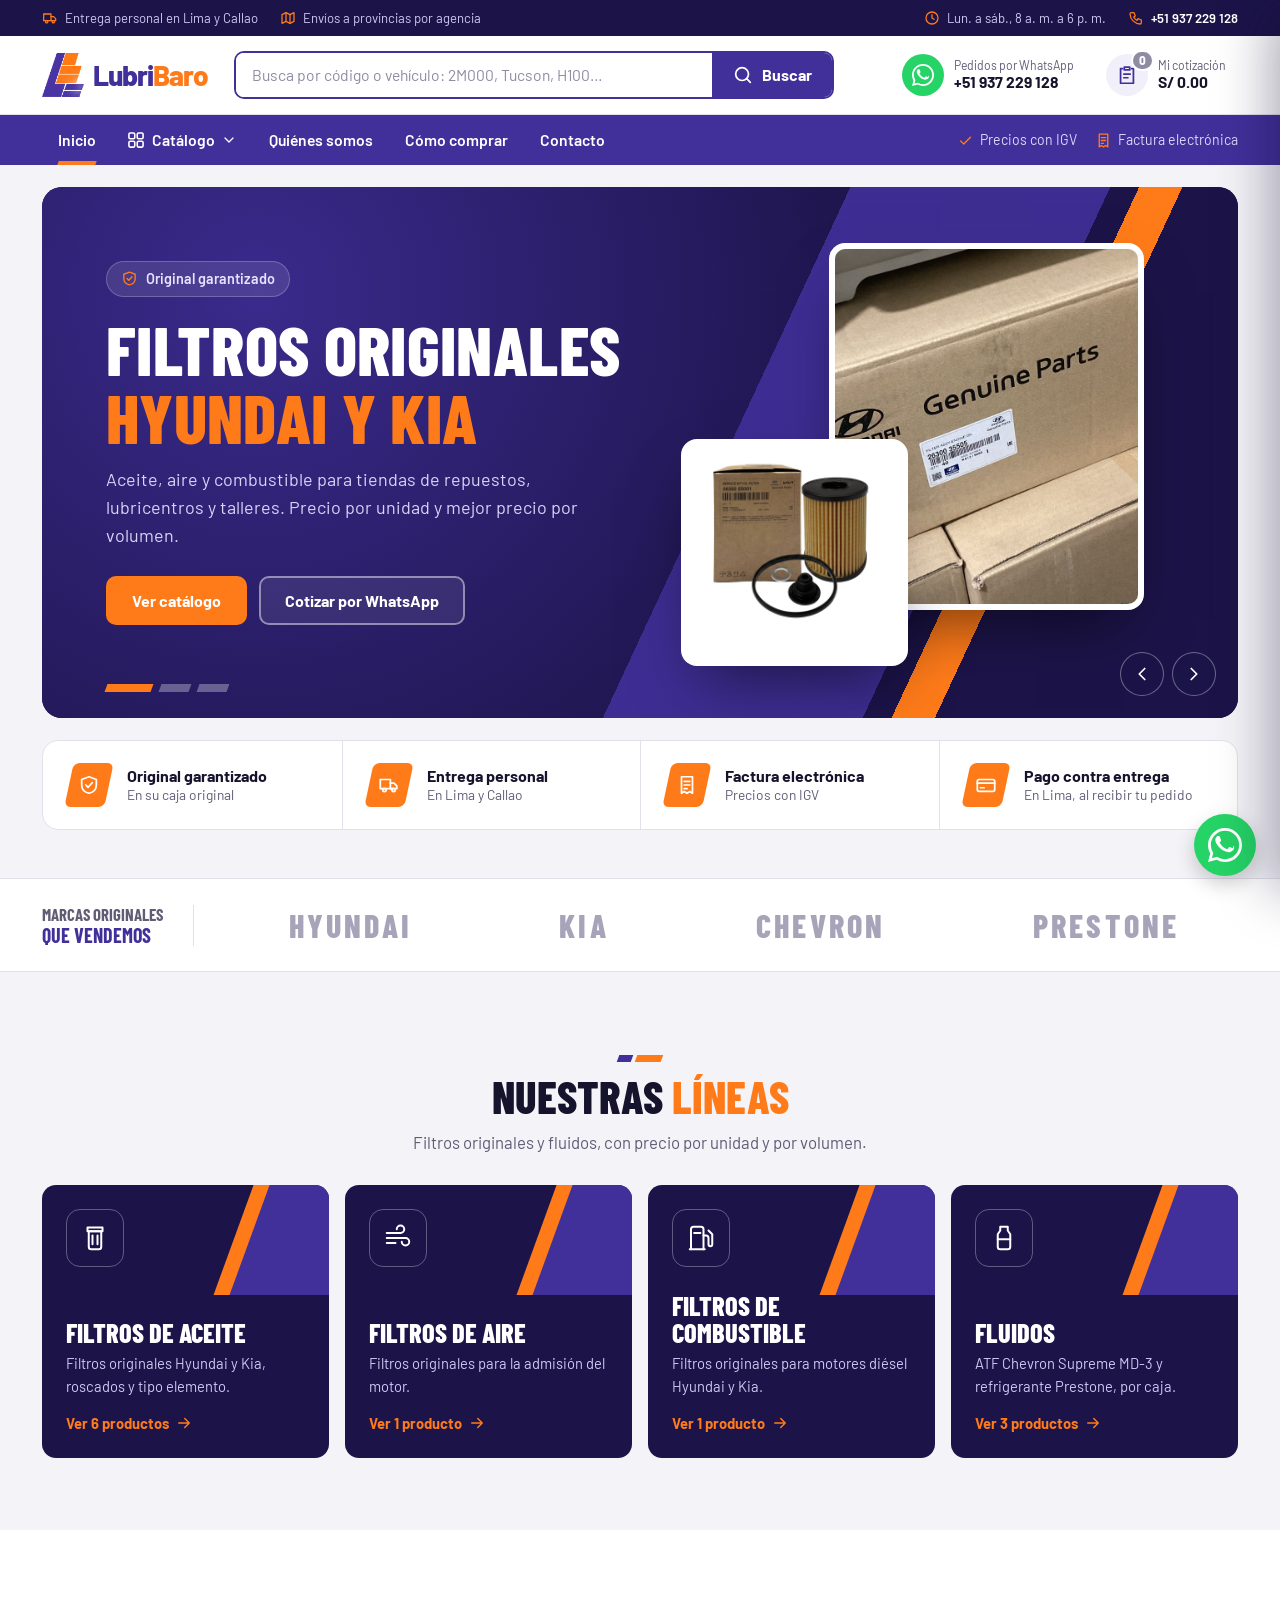
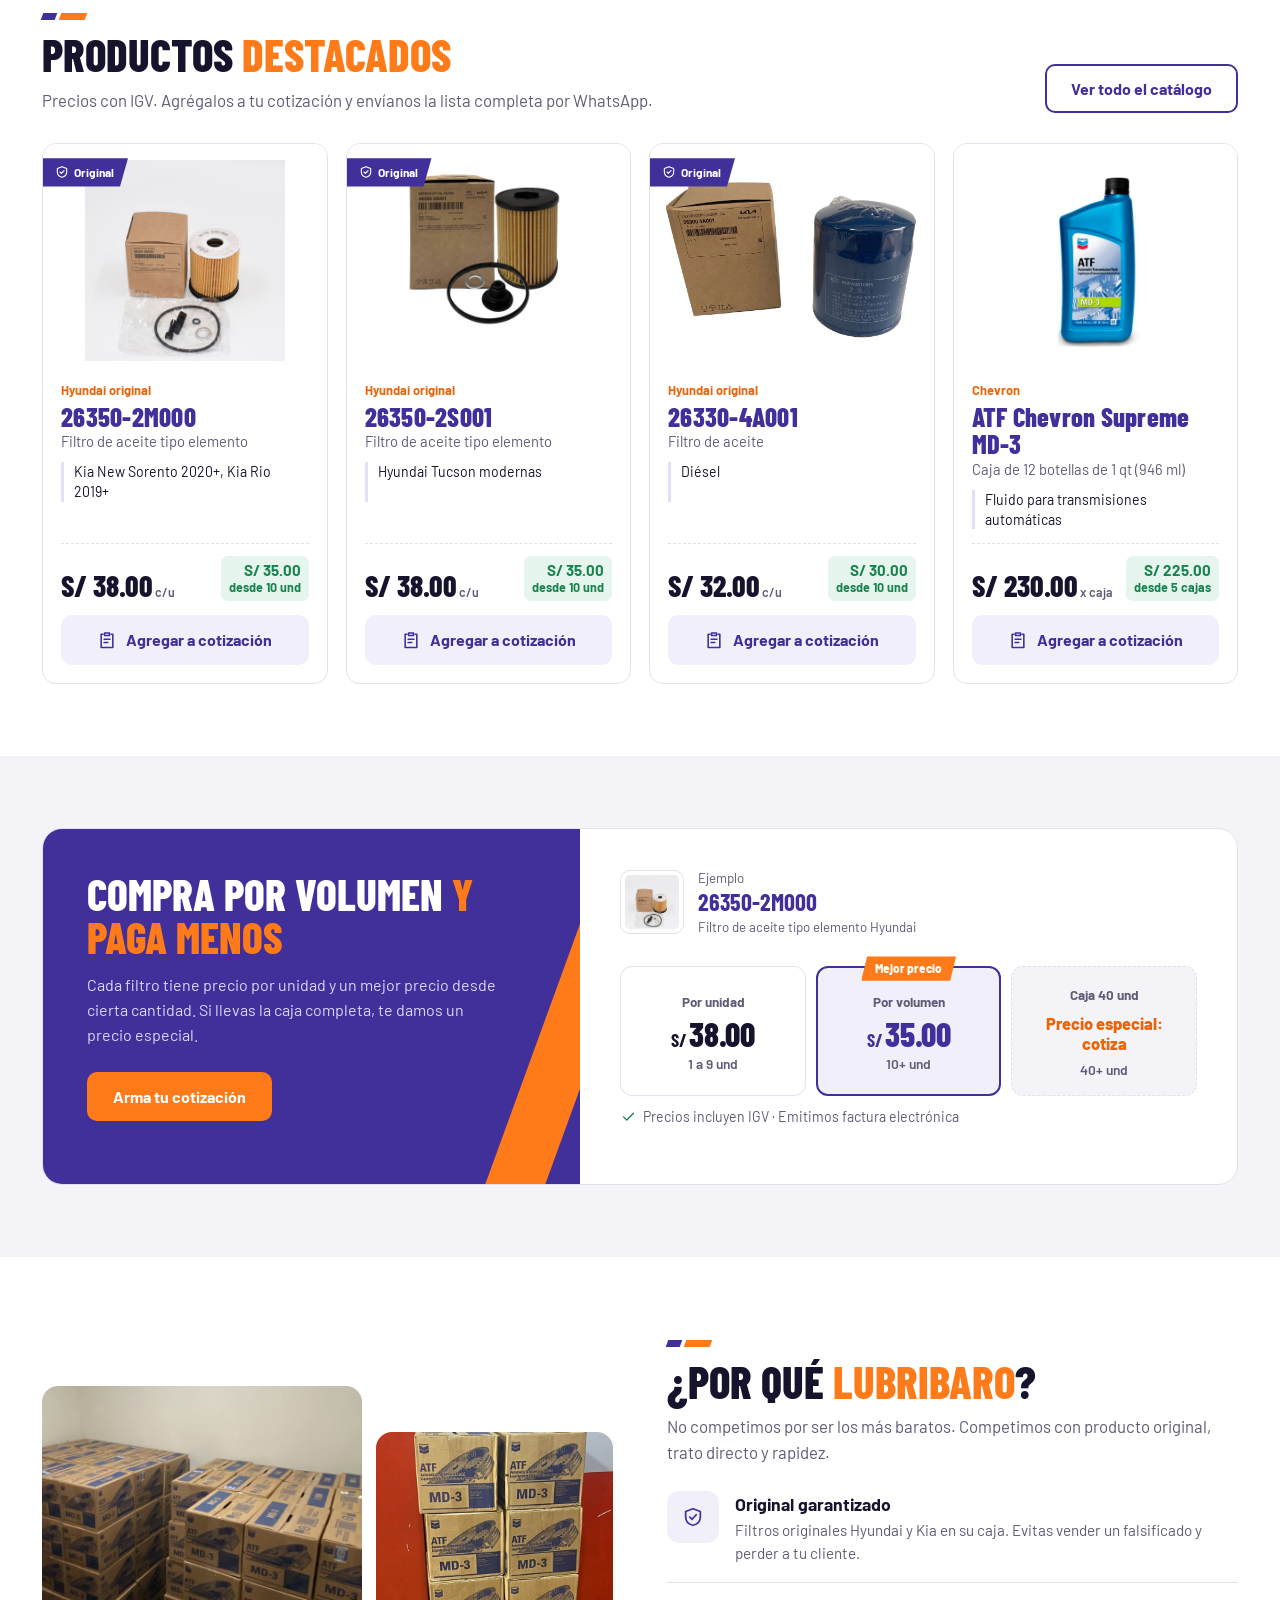
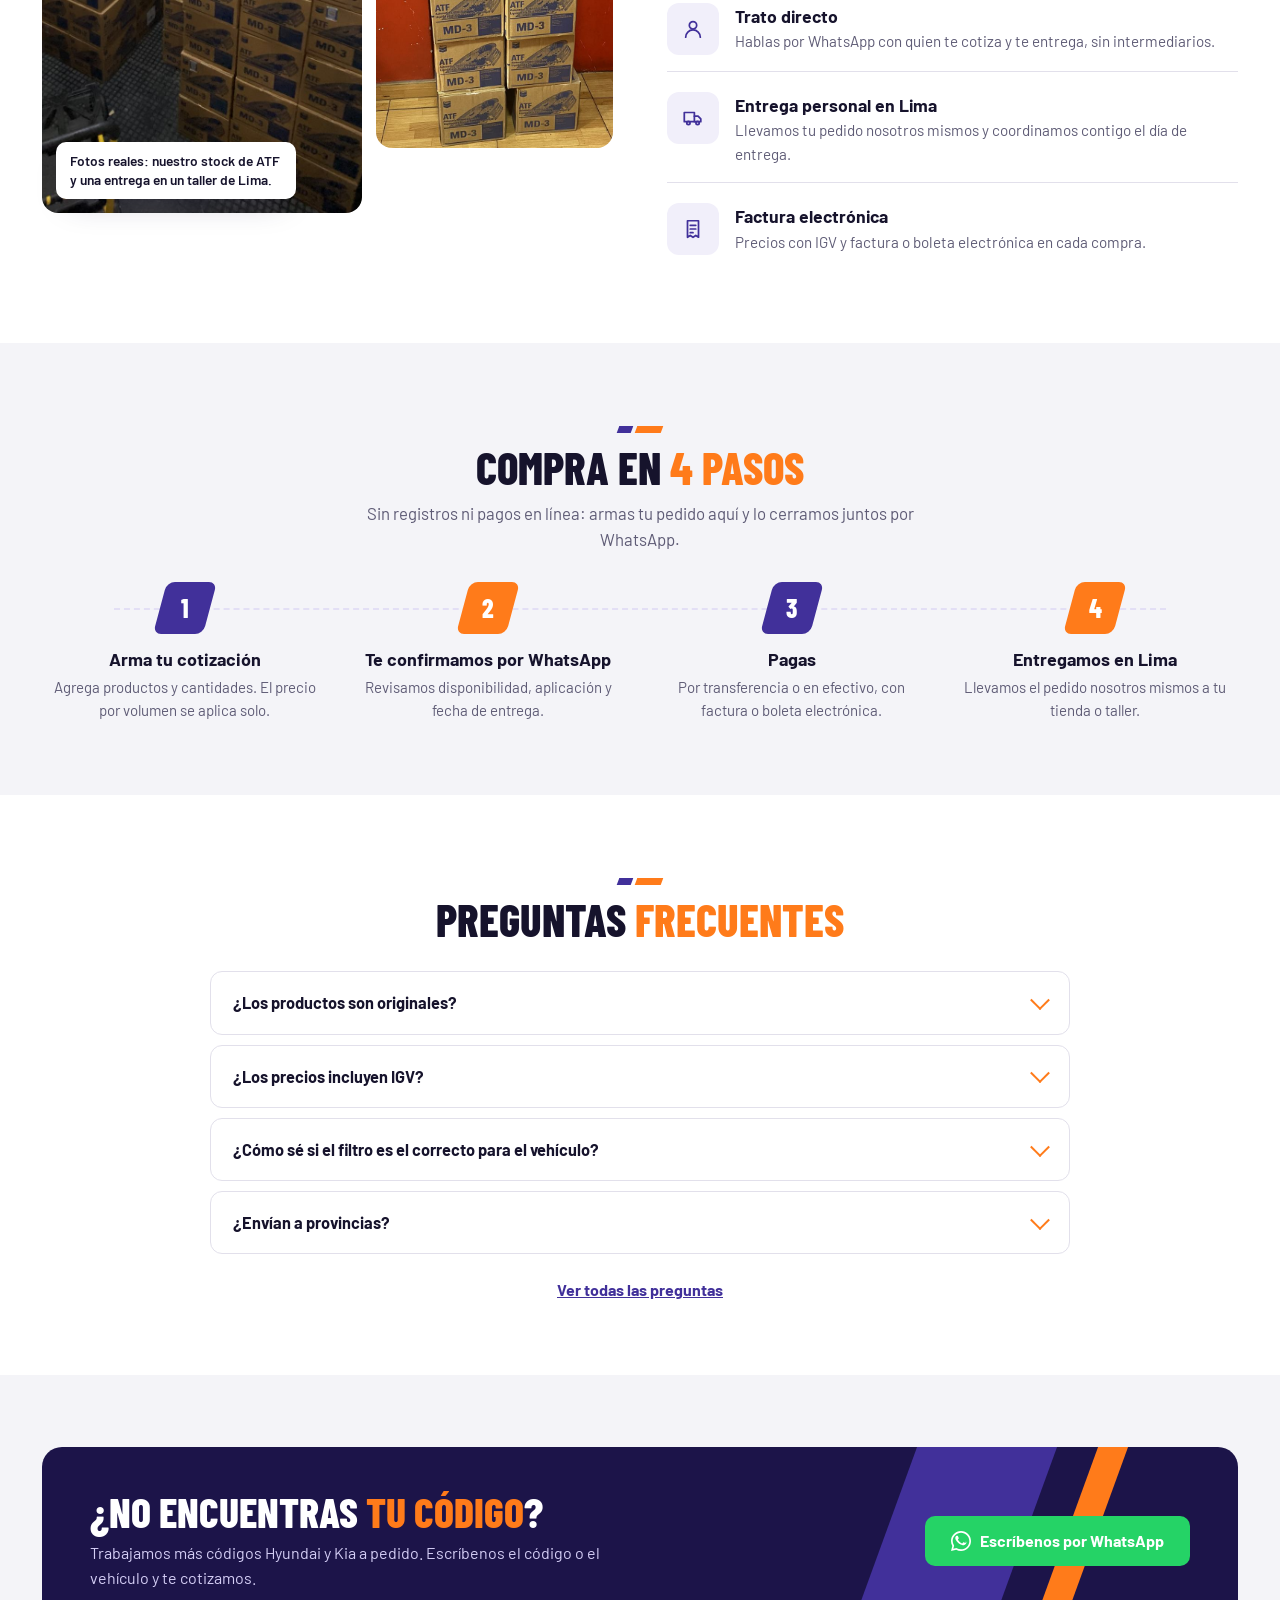
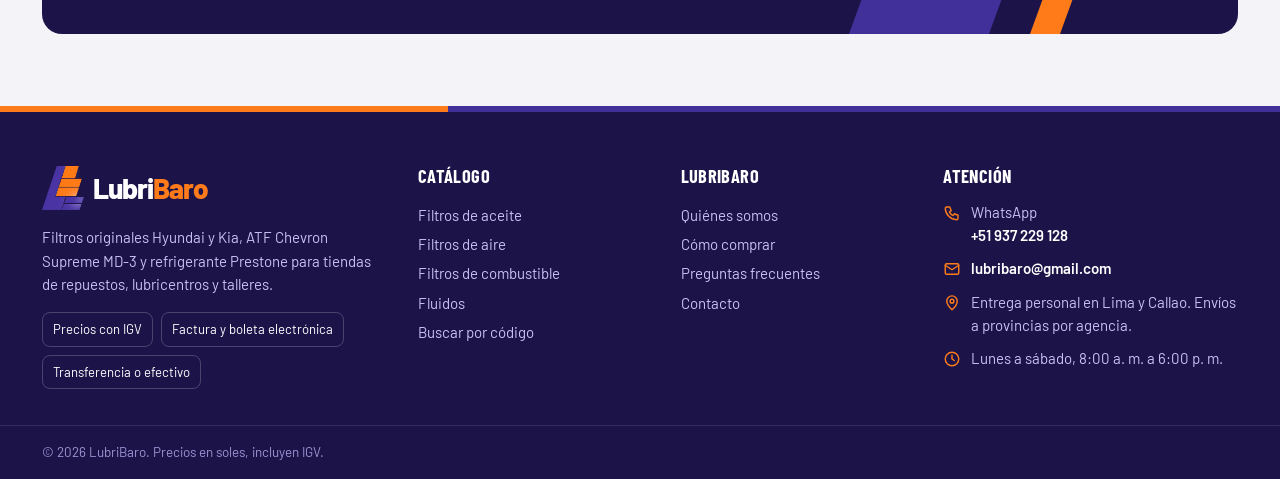
==== commit da5e24a6: "Add files via upload Web v2" ====
--- a/index.html
+++ b/index.html
@@ -4,9 +4,11 @@
     <meta charset="UTF-8">
     <meta name="viewport" content="width=device-width, initial-scale=1.0">
     <title>LubriBaro | Filtros originales Hyundai y Kia, ATF y refrigerante en Lima</title>
-    <meta name="description" content="Filtros originales Hyundai y Kia de aceite, aire y combustible, ATF Chevron Supreme MD-3 y refrigerante Prestone. Trato directo, entrega personal en Lima y factura electrónica.">
+    <meta name="description" content="Filtros originales Hyundai y Kia de aceite, aire y combustible, ATF Chevron Supreme MD-3 y refrigerante Prestone. Entrega personal en Lima, precios con IGV y factura electrónica.">
     <meta name="theme-color" content="#41309A">
     <link rel="icon" href="favicon.png">
+    <link rel="preload" href="fuente-barlow-condensed-800.woff2" as="font" type="font/woff2" crossorigin>
+    <link rel="preload" href="fuente-barlow-400.woff2" as="font" type="font/woff2" crossorigin>
     <link rel="stylesheet" href="estilos.css">
 </head>
 <body data-pagina="inicio">
@@ -15,117 +17,182 @@
     <script src="sitio.js"></script>
 
     <main>
-        <!-- PROPUESTA DE VALOR -->
-        <section class="hero">
-            <div class="contenedor hero-grid">
+        <!-- CARRUSEL PRINCIPAL -->
+        <section class="portada" aria-label="Destacados">
+            <div class="contenedor">
+                <div class="slider" id="slider">
+                    <div class="slide activo">
+                        <div>
+                            <span class="etiqueta"><svg class="ico" viewBox="0 0 24 24"><path d="M12 3l8 3v6c0 5-3.5 8-8 9-4.5-1-8-4-8-9V6z"/><path d="M8.5 12l2.5 2.5 4.5-5"/></svg>Original garantizado</span>
+                            <h1 class="display">Filtros originales <b>Hyundai y Kia</b></h1>
+                            <p>Aceite, aire y combustible para tiendas de repuestos, lubricentros y talleres. Precio por unidad y mejor precio por volumen.</p>
+                            <div class="slide-botones">
+                                <a class="btn btn-naranja" href="catalogo.html">Ver catálogo</a>
+                                <a class="btn btn-fantasma" data-wa="Hola LubriBaro, quiero cotizar filtros. El código o vehículo es: " href="#" target="_blank" rel="noopener">Cotizar por WhatsApp</a>
+                            </div>
+                        </div>
+                        <div class="slide-media">
+                            <figure class="m1"><img src="foto-filtros-caja-original.jpg" alt="Filtros Hyundai en su caja original" width="1000" height="853" fetchpriority="high"></figure>
+                            <figure class="m2"><img src="filtro-26350-2s001.jpg" alt="Filtro de aceite Hyundai 26350-2S001" width="900" height="900"></figure>
+                        </div>
+                    </div>
+
+                    <div class="slide">
+                        <div>
+                            <span class="etiqueta"><svg class="ico" viewBox="0 0 24 24"><path d="M9 3h6v3l2 3v10a2 2 0 0 1-2 2H9a2 2 0 0 1-2-2V9l2-3z"/><path d="M7 13h10"/></svg>Stock propio en Lima</span>
+                            <h2 class="display">ATF Chevron <b>Supreme MD-3</b></h2>
+                            <p>Fluido para transmisiones automáticas. Caja de 12 botellas de 1 qt (946 ml), lista para entregar en tu taller.</p>
+                            <div class="precio-desde">Desde <strong id="precio-atf"></strong> por caja, llevando 5 o más</div>
+                            <div class="slide-botones">
+                                <a class="btn btn-naranja" href="producto.html?id=chevron-atf">Ver ATF MD-3</a>
+                                <a class="btn btn-fantasma" data-wa="Hola LubriBaro, quiero cotizar ATF Chevron Supreme MD-3. Cantidad de cajas: " href="#" target="_blank" rel="noopener">Cotizar por WhatsApp</a>
+                            </div>
+                        </div>
+                        <div class="slide-media">
+                            <figure class="m1"><img src="foto-almacen-atf.jpg" alt="Stock de cajas de ATF Chevron Supreme MD-3" width="1000" height="926" loading="lazy"></figure>
+                            <figure class="m2"><img src="chevron.jpg" alt="Botella de ATF Chevron Supreme MD-3" width="900" height="834" loading="lazy"></figure>
+                        </div>
+                    </div>
+
+                    <div class="slide">
+                        <div>
+                            <span class="etiqueta"><svg class="ico" viewBox="0 0 24 24"><path d="M2.5 6h11v10h-11z"/><path d="M13.5 10h4l3 3v3h-7"/><circle cx="7" cy="17.5" r="1.8"/><circle cx="17" cy="17.5" r="1.8"/></svg>Entrega personal</span>
+                            <h2 class="display">Te lo llevamos <b>a tu tienda o taller</b></h2>
+                            <p>Entregamos nosotros mismos en Lima y Callao. Pagas contra entrega o al contado, con factura electrónica.</p>
+                            <div class="slide-botones">
+                                <a class="btn btn-naranja" href="como-comprar.html">Cómo comprar</a>
+                                <a class="btn btn-fantasma" data-wa="Hola LubriBaro, quiero coordinar un pedido para mi negocio en: " href="#" target="_blank" rel="noopener">Escríbenos</a>
+                            </div>
+                        </div>
+                        <div class="slide-media">
+                            <figure class="m1"><img src="foto-despacho-taller.jpg" alt="Entrega de cajas de ATF en un taller de Lima" width="636" height="1000" loading="lazy"></figure>
+                            <figure class="m2"><img src="filtro-26320-3c100.jpg" alt="Filtro de aceite Hyundai / Kia 26320-3C100" width="699" height="900" loading="lazy"></figure>
+                        </div>
+                    </div>
+
+                    <div class="slider-ctrl"><div class="slider-dots" id="slider-dots"></div></div>
+                    <div class="slider-flechas">
+                        <button type="button" onclick="moverSlide(-1)" aria-label="Anterior"><svg class="ico" viewBox="0 0 24 24"><path d="M15 6l-6 6 6 6"/></svg></button>
+                        <button type="button" onclick="moverSlide(1)" aria-label="Siguiente"><svg class="ico" viewBox="0 0 24 24"><path d="M9 6l6 6-6 6"/></svg></button>
+                    </div>
+                </div>
+
+                <!-- BENEFICIOS -->
+                <div class="beneficios" id="beneficios"></div>
+            </div>
+        </section>
+
+        <!-- MARCAS -->
+        <section class="marcas" aria-label="Marcas que vendemos">
+            <div class="contenedor">
+                <div class="marcas-label">Marcas originales <b>que vendemos</b></div>
+                <div class="marcas-lista" id="marcas"></div>
+            </div>
+        </section>
+
+        <!-- LÍNEAS -->
+        <section class="seccion">
+            <div class="contenedor">
+                <div class="titulo centro">
+                    <div class="barras"><i></i><i></i></div>
+                    <h2>Nuestras <b>líneas</b></h2>
+                    <p>Filtros originales y fluidos, con precio por unidad y por volumen.</p>
+                </div>
+                <div class="grid-lineas" id="grid-lineas"></div>
+            </div>
+        </section>
+
+        <!-- DESTACADOS -->
+        <section class="seccion blanca">
+            <div class="contenedor">
+                <div class="titulo fila">
+                    <div>
+                        <div class="barras"><i></i><i></i></div>
+                        <h2>Productos <b>destacados</b></h2>
+                        <p>Precios con IGV. Agrégalos a tu cotización y envíanos la lista completa por WhatsApp.</p>
+                    </div>
+                    <a class="btn btn-borde" href="catalogo.html">Ver todo el catálogo</a>
+                </div>
+                <div class="grid-productos cuatro" id="grid-destacados"></div>
+            </div>
+        </section>
+
+        <!-- COMPRA POR VOLUMEN -->
+        <section class="seccion">
+            <div class="contenedor">
+                <div class="volumen">
+                    <div class="volumen-txt">
+                        <h2>Compra por volumen <b>y paga menos</b></h2>
+                        <p>Cada filtro tiene precio por unidad y un mejor precio desde cierta cantidad. Si llevas la caja completa, te damos un precio especial.</p>
+                        <a class="btn btn-naranja" href="catalogo.html">Arma tu cotización</a>
+                    </div>
+                    <div class="volumen-ej" id="volumen-ej"></div>
+                </div>
+            </div>
+        </section>
+
+        <!-- POR QUÉ LUBRIBARO -->
+        <section class="seccion blanca">
+            <div class="contenedor porque">
+                <div class="porque-fotos">
+                    <figure class="a"><img src="foto-almacen-atf.jpg" alt="Stock de cajas de ATF Chevron Supreme MD-3" width="1000" height="926" loading="lazy"></figure>
+                    <figure class="b"><img src="foto-despacho-taller.jpg" alt="Entrega de ATF en un taller de Lima" width="636" height="1000" loading="lazy"></figure>
+                    <figcaption>Fotos reales: nuestro stock de ATF y una entrega en un taller de Lima.</figcaption>
+                </div>
                 <div>
-                    <span class="eyebrow">Filtros Hyundai y Kia · ATF · Refrigerante</span>
-                    <h1>Filtros <span>originales</span> para tu tienda, lubricentro o taller</h1>
-                    <p class="lead">Filtros de aceite, aire y combustible Hyundai y Kia, ATF Chevron Supreme MD-3 y refrigerante Prestone. Cotiza en línea y te confirmamos por WhatsApp.</p>
-                    <form class="buscador" action="catalogo.html" method="get" role="search">
-                        <svg class="ico" viewBox="0 0 24 24" aria-hidden="true"><circle cx="11" cy="11" r="7"/><path d="M20 20l-4-4"/></svg>
-                        <label class="sr" for="q-inicio">Buscar por código o vehículo</label>
-                        <input id="q-inicio" name="q" type="search" placeholder="Código o vehículo: 2M000, Tucson, H100…" autocomplete="off">
-                        <button class="btn btn-morado" type="submit">Buscar</button>
-                    </form>
-                    <div class="hero-botones">
-                        <a class="btn btn-naranja" href="catalogo.html">Ver catálogo</a>
-                        <a class="btn btn-borde" id="hero-wa" href="#" target="_blank" rel="noopener">Cotizar por WhatsApp</a>
-                    </div>
-                    <ul class="checks">
-                        <li><svg class="ico" viewBox="0 0 24 24"><path d="M5 12.5l4.5 4.5L19 7.5"/></svg>Original garantizado</li>
-                        <li><svg class="ico" viewBox="0 0 24 24"><path d="M5 12.5l4.5 4.5L19 7.5"/></svg>Trato directo</li>
-                        <li><svg class="ico" viewBox="0 0 24 24"><path d="M5 12.5l4.5 4.5L19 7.5"/></svg>Entrega personal en Lima</li>
-                        <li><svg class="ico" viewBox="0 0 24 24"><path d="M5 12.5l4.5 4.5L19 7.5"/></svg>Factura electrónica</li>
-                    </ul>
-                </div>
-                <div class="hero-fotos">
-                    <figure class="f1"><img src="foto-filtros-caja-original.jpg" alt="Filtros Hyundai en su caja original Genuine Parts" width="1000" height="853" fetchpriority="high"></figure>
-                    <figure class="f2"><img src="foto-almacen-atf.jpg" alt="Cajas de ATF Chevron Supreme MD-3 en stock" width="1000" height="926"></figure>
-                    <figure class="f3"><img src="filtro-26350-2m000.jpg" alt="Filtro de aceite Hyundai 26350-2M000" width="900" height="900" style="object-fit:contain;background:#fff;padding:10px"></figure>
-                    <div class="sello"><svg class="ico" viewBox="0 0 24 24"><path d="M12 3l8 3v6c0 5-3.5 8-8 9-4.5-1-8-4-8-9V6z"/><path d="M8.5 12l2.5 2.5 4.5-5"/></svg><div>Original garantizado<small>En su caja original</small></div></div>
-                </div>
-            </div>
-        </section>
-
-        <!-- LÍNEAS -->
-        <section class="seccion seccion-blanca">
-            <div class="contenedor">
-                <div class="titulo-seccion">
-                    <span class="eyebrow">Nuestras líneas</span>
-                    <h2>Lo que vendemos</h2>
-                    <p>Cuatro líneas, todas con precio por unidad y por volumen.</p>
-                </div>
-                <div class="grid-lineas" id="grid-lineas"></div>
-            </div>
-        </section>
-
-        <!-- DESTACADOS -->
-        <section class="seccion">
-            <div class="contenedor">
-                <div class="titulo-seccion">
-                    <span class="eyebrow">Productos destacados</span>
-                    <h2>Los más pedidos</h2>
-                    <p>Precios con IGV. Agrégalos a tu cotización y envíanos la lista completa por WhatsApp.</p>
-                </div>
-                <div class="grid-productos" id="grid-destacados"></div>
-                <p style="text-align:center;margin-top:28px"><a class="btn btn-borde" href="catalogo.html">Ver todo el catálogo</a></p>
-            </div>
-        </section>
-
-        <!-- POR QUÉ ELEGIRNOS -->
-        <section class="seccion seccion-blanca">
-            <div class="contenedor">
-                <div class="titulo-seccion">
-                    <span class="eyebrow">Por qué elegirnos</span>
-                    <h2>Compra tranquilo, vende tranquilo</h2>
-                    <p>No competimos por ser los más baratos. Competimos con producto original, trato directo y rapidez.</p>
-                </div>
-                <div class="grid-razones" id="grid-razones"></div>
-            </div>
-        </section>
-
-        <!-- FOTOS REALES -->
-        <section class="seccion">
-            <div class="contenedor">
-                <div class="titulo-seccion">
-                    <span class="eyebrow">Fotos reales</span>
-                    <h2>Así trabajamos</h2>
-                </div>
-                <div class="fotos-reales">
-                    <figure><img src="foto-filtros-caja-original.jpg" alt="Filtros Hyundai en caja original" loading="lazy" width="1000" height="853"><figcaption>Filtros Hyundai en su caja original.</figcaption></figure>
-                    <figure><img src="foto-almacen-atf.jpg" alt="Stock de cajas de ATF Chevron Supreme MD-3" loading="lazy" width="1000" height="926"><figcaption>Parte de nuestro stock de ATF Chevron Supreme MD-3.</figcaption></figure>
-                    <figure><img src="foto-despacho-taller.jpg" alt="Entrega de cajas de ATF en un taller de Lima" loading="lazy" width="636" height="1000"><figcaption>Una entrega de ATF en un taller de Lima.</figcaption></figure>
-                </div>
-            </div>
-        </section>
-
-        <!-- CÓMO COMPRAR -->
-        <section class="seccion seccion-blanca">
-            <div class="contenedor">
-                <div class="titulo-seccion">
-                    <span class="eyebrow">Cómo comprar</span>
-                    <h2>Tu pedido en 4 pasos</h2>
+                    <div class="titulo" style="margin-bottom:10px">
+                        <div class="barras"><i></i><i></i></div>
+                        <h2>¿Por qué <b>LubriBaro</b>?</h2>
+                        <p>No competimos por ser los más baratos. Competimos con producto original, trato directo y rapidez.</p>
+                    </div>
+                    <div class="razones" id="razones"></div>
+                </div>
+            </div>
+        </section>
+
+        <!-- PASOS -->
+        <section class="seccion">
+            <div class="contenedor">
+                <div class="titulo centro">
+                    <div class="barras"><i></i><i></i></div>
+                    <h2>Compra en <b>4 pasos</b></h2>
+                    <p>Sin registros ni pagos en línea: armas tu pedido aquí y lo cerramos juntos por WhatsApp.</p>
                 </div>
                 <div class="pasos">
-                    <div class="paso"><div class="num">1</div><h3>Arma tu cotización</h3><p>Agrega productos y cantidades. El precio por volumen se aplica solo.</p></div>
-                    <div class="paso"><div class="num">2</div><h3>Te confirmamos por WhatsApp</h3><p>Revisamos disponibilidad, aplicación y fecha de entrega.</p></div>
-                    <div class="paso"><div class="num">3</div><h3>Pagas</h3><p>Por transferencia o en efectivo. Te emitimos factura o boleta electrónica.</p></div>
-                    <div class="paso"><div class="num">4</div><h3>Entregamos en Lima</h3><p>Llevamos el pedido nosotros mismos a tu tienda o taller.</p></div>
-                </div>
-                <p style="text-align:center;margin-top:26px"><a href="como-comprar.html" style="font-weight:750">Ver cómo comprar y preguntas frecuentes →</a></p>
-            </div>
-        </section>
-
-        <!-- CTA WHATSAPP -->
+                    <div class="paso"><div class="num">1</div><div><h3>Arma tu cotización</h3><p>Agrega productos y cantidades. El precio por volumen se aplica solo.</p></div></div>
+                    <div class="paso"><div class="num">2</div><div><h3>Te confirmamos por WhatsApp</h3><p>Revisamos disponibilidad, aplicación y fecha de entrega.</p></div></div>
+                    <div class="paso"><div class="num">3</div><div><h3>Pagas</h3><p>Por transferencia o en efectivo, con factura o boleta electrónica.</p></div></div>
+                    <div class="paso"><div class="num">4</div><div><h3>Entregamos en Lima</h3><p>Llevamos el pedido nosotros mismos a tu tienda o taller.</p></div></div>
+                </div>
+            </div>
+        </section>
+
+        <!-- PREGUNTAS FRECUENTES -->
+        <section class="seccion blanca">
+            <div class="contenedor">
+                <div class="titulo centro">
+                    <div class="barras"><i></i><i></i></div>
+                    <h2>Preguntas <b>frecuentes</b></h2>
+                </div>
+                <div class="faq">
+                    <details><summary>¿Los productos son originales?</summary><div class="resp"><p>Sí. Los filtros son originales Hyundai y Kia y se entregan en su empaque. El ATF es Chevron Supreme MD-3 y el refrigerante es Prestone.</p></div></details>
+                    <details><summary>¿Los precios incluyen IGV?</summary><div class="resp"><p>Sí. Todos los precios están en soles e incluyen IGV. Emitimos factura o boleta electrónica.</p></div></details>
+                    <details><summary>¿Cómo sé si el filtro es el correcto para el vehículo?</summary><div class="resp"><p>Envíanos la marca, el modelo, el año y el motor (o el código del filtro que vas a cambiar) y te lo confirmamos antes de despachar.</p></div></details>
+                    <details><summary>¿Envían a provincias?</summary><div class="resp"><p>Sí, por agencia de carga (Sanky u otra que elijas), con pago 100% adelantado.</p></div></details>
+                </div>
+                <p style="text-align:center;margin:24px 0 0"><a href="como-comprar.html#preguntas" style="font-weight:700">Ver todas las preguntas</a></p>
+            </div>
+        </section>
+
+        <!-- CTA -->
         <section class="seccion">
             <div class="contenedor">
                 <div class="banda-cta">
                     <div>
-                        <h2>¿Buscas un código que no ves aquí?</h2>
+                        <h2>¿No encuentras <b>tu código</b>?</h2>
                         <p>Trabajamos más códigos Hyundai y Kia a pedido. Escríbenos el código o el vehículo y te cotizamos.</p>
                     </div>
-                    <a class="btn btn-wa" id="cta-wa" href="#" target="_blank" rel="noopener">Escríbenos por WhatsApp</a>
+                    <a class="btn btn-wa" data-wa="Hola LubriBaro, busco este código o filtro para este vehículo: " href="#" target="_blank" rel="noopener">Escríbenos por WhatsApp</a>
                 </div>
             </div>
         </section>
@@ -134,27 +201,80 @@
     <footer id="sitio-footer"></footer>
 
     <script>
-        document.getElementById("grid-lineas").innerHTML = Object.entries(LINEAS).map(([k, l]) => `
-            <a class="card-linea" href="${l.pagina}">
-                <div class="ico-grande">${ico(k)}</div>
+        // Enlaces de WhatsApp con mensaje listo
+        document.querySelectorAll("[data-wa]").forEach(a => { a.href = enlaceWhatsApp(a.dataset.wa); if (a.classList.contains("btn-wa")) a.insertAdjacentHTML("afterbegin", waIcono(20)); });
+
+        // Precio del ATF desde los datos
+        const atf = obtenerProducto("chevron-atf");
+        if (atf && atf.volumen) document.getElementById("precio-atf").textContent = soles(atf.volumen.precio);
+
+        // Beneficios
+        document.getElementById("beneficios").innerHTML = [
+            ["original", "Original garantizado", "En su caja original"],
+            ["camion", "Entrega personal", "En Lima y Callao"],
+            ["factura", "Factura electrónica", "Precios con IGV"],
+            ["pago", "Pago contra entrega", "En Lima, al recibir tu pedido"]
+        ].map(([i, t, s]) => `<div class="beneficio"><span class="ic">${ico(i)}</span><span><strong>${t}</strong><small>${s}</small></span></div>`).join("");
+
+        // Marcas
+        document.getElementById("marcas").innerHTML = MARCAS.map(m =>
+            `<span class="marca" title="${m.nombre}">${m.logo ? `<img src="${m.logo}" alt="${m.nombre}">` : m.nombre}</span>`).join("");
+
+        // Líneas
+        document.getElementById("grid-lineas").innerHTML = Object.entries(LINEAS).map(([k, l]) => {
+            const n = productosDeCategoria(k).length;
+            return `<a class="card-linea" href="${l.pagina}">
+                <span class="ic">${ico(k)}</span>
                 <h3>${l.nombre}</h3>
                 <p>${l.desc}</p>
-                <span class="ver">Ver ${productosDeCategoria(k).length === 1 ? "1 producto" : productosDeCategoria(k).length + " productos"} →</span>
-            </a>`).join("");
-
+                <span class="ver">Ver ${n === 1 ? "1 producto" : n + " productos"} ${ico("flecha")}</span>
+            </a>`;
+        }).join("");
+
+        // Destacados
         document.getElementById("grid-destacados").innerHTML = DESTACADOS.map(obtenerProducto).filter(Boolean).map(htmlTarjeta).join("");
 
-        const razones = [
+        // Ejemplo de precios por volumen
+        const ej = obtenerProducto("filtro-26350-2m000");
+        if (ej) document.getElementById("volumen-ej").innerHTML = `
+            <div class="ej-titulo"><img src="${ej.foto}" alt=""><div><small>Ejemplo</small><b>${ej.codigo}</b><small>${ej.titulo} ${ej.marca}</small></div></div>
+            <div class="precios">
+                <div class="tier"><span class="t-label">Por unidad</span><span class="t-precio"><small>S/</small>${ej.precio.toFixed(2)}</span><span class="t-tramo">1 a ${ej.volumen.desde - 1} und</span></div>
+                <div class="tier mejor"><span class="badge">Mejor precio</span><span class="t-label">Por volumen</span><span class="t-precio"><small>S/</small>${ej.volumen.precio.toFixed(2)}</span><span class="t-tramo">${ej.volumen.desde}+ und</span></div>
+                <div class="tier cotiza"><span class="t-label">${ej.lote.tipo} ${ej.lote.cantidad} und</span><span class="t-precio">Precio especial: cotiza</span><span class="t-tramo">${ej.lote.cantidad}+ und</span></div>
+            </div>
+            <p class="nota-igv">${ico("check")}Precios incluyen IGV · Emitimos factura electrónica</p>`;
+
+        // Razones
+        document.getElementById("razones").innerHTML = [
             ["original", "Original garantizado", "Filtros originales Hyundai y Kia en su caja. Evitas vender un falsificado y perder a tu cliente."],
             ["persona", "Trato directo", "Hablas por WhatsApp con quien te cotiza y te entrega, sin intermediarios."],
             ["camion", "Entrega personal en Lima", "Llevamos tu pedido nosotros mismos y coordinamos contigo el día de entrega."],
             ["factura", "Factura electrónica", "Precios con IGV y factura o boleta electrónica en cada compra."]
-        ];
-        document.getElementById("grid-razones").innerHTML = razones.map(([i, t, d]) =>
-            `<div class="razon"><div class="ico-grande">${ico(i)}</div><h3>${t}</h3><p>${d}</p></div>`).join("");
-
-        document.getElementById("hero-wa").href = enlaceWhatsApp("Hola LubriBaro, quiero cotizar filtros / ATF / refrigerante.");
-        document.getElementById("cta-wa").href = enlaceWhatsApp("Hola LubriBaro, busco este código o filtro para este vehículo: ");
+        ].map(([i, t, d]) => `<div class="razon"><span class="ic">${ico(i)}</span><div><h3>${t}</h3><p>${d}</p></div></div>`).join("");
+
+        // Carrusel
+        const slides = [...document.querySelectorAll(".slide")];
+        const dots = document.getElementById("slider-dots");
+        let actual = 0, timer = null;
+        const quieto = window.matchMedia("(prefers-reduced-motion: reduce)").matches;
+        dots.innerHTML = slides.map((_, i) => `<button type="button" aria-label="Ir al banner ${i + 1}"></button>`).join("");
+        function irA(i) {
+            actual = (i + slides.length) % slides.length;
+            slides.forEach((s, j) => { s.classList.toggle("activo", j === actual); s.setAttribute("aria-hidden", j !== actual); });
+            [...dots.children].forEach((d, j) => d.classList.toggle("activo", j === actual));
+        }
+        function moverSlide(d) { irA(actual + d); reiniciar(); }
+        function reiniciar() { clearInterval(timer); if (!quieto) timer = setInterval(() => irA(actual + 1), 6500); }
+        [...dots.children].forEach((d, i) => d.addEventListener("click", () => { irA(i); reiniciar(); }));
+        const slider = document.getElementById("slider");
+        slider.addEventListener("mouseenter", () => clearInterval(timer));
+        slider.addEventListener("mouseleave", reiniciar);
+        slider.addEventListener("focusin", () => clearInterval(timer));
+        let x0 = null;
+        slider.addEventListener("touchstart", e => x0 = e.touches[0].clientX, { passive: true });
+        slider.addEventListener("touchend", e => { if (x0 === null) return; const dx = e.changedTouches[0].clientX - x0; if (Math.abs(dx) > 50) moverSlide(dx < 0 ? 1 : -1); x0 = null; });
+        irA(0); reiniciar();
     </script>
 </body>
 </html>
--- a/estilos.css
+++ b/estilos.css
@@ -1,529 +1,775 @@
 /* =====================================================================
-   LUBRIBARO - ESTILOS COMPARTIDOS (todas las páginas)
-   Colores del logo: morado #41309A y naranja #FF7B1A
+   LUBRIBARO - ESTILOS (todas las páginas)
+   Marca: morado #41309A y naranja #FF7B1A.
+   Firma visual: las barras inclinadas del logo (skew -20°).
+   Tipografía: Barlow (texto) y Barlow Condensed (títulos y códigos),
+   archivos incluidos en el repositorio (licencia OFL).
    ===================================================================== */
+@font-face { font-family: "Barlow"; src: url("fuente-barlow-400.woff2") format("woff2"); font-weight: 400; font-display: swap; }
+@font-face { font-family: "Barlow"; src: url("fuente-barlow-500.woff2") format("woff2"); font-weight: 500; font-display: swap; }
+@font-face { font-family: "Barlow"; src: url("fuente-barlow-600.woff2") format("woff2"); font-weight: 600; font-display: swap; }
+@font-face { font-family: "Barlow"; src: url("fuente-barlow-700.woff2") format("woff2"); font-weight: 700; font-display: swap; }
+@font-face { font-family: "Barlow"; src: url("fuente-barlow-800.woff2") format("woff2"); font-weight: 800; font-display: swap; }
+@font-face { font-family: "Barlow Condensed"; src: url("fuente-barlow-condensed-600.woff2") format("woff2"); font-weight: 600; font-display: swap; }
+@font-face { font-family: "Barlow Condensed"; src: url("fuente-barlow-condensed-700.woff2") format("woff2"); font-weight: 700; font-display: swap; }
+@font-face { font-family: "Barlow Condensed"; src: url("fuente-barlow-condensed-800.woff2") format("woff2"); font-weight: 800; font-display: swap; }
+
 :root {
     --morado: #41309A;
-    --morado-osc: #2C2070;
-    --morado-claro: #EFECFA;
+    --morado-700: #33257D;
+    --morado-900: #1C1449;
+    --morado-50: #F1EFFA;
+    --morado-100: #E3DFF5;
     --naranja: #FF7B1A;
-    --naranja-osc: #E5650A;
-    --naranja-claro: #FFF1E6;
-    --fondo: #F7F6FB;
+    --naranja-600: #E8650A;
+    --naranja-50: #FFF2E8;
+    --tinta: #16132C;
+    --gris: #5F5C76;
+    --gris-claro: #8E8BA3;
+    --linea: #E2E0EB;
+    --fondo: #F4F4F8;
     --blanco: #FFFFFF;
-    --texto: #1F1D2B;
-    --texto-2: #5B5870;
-    --borde: #E4E1EE;
-    --verde: #1F8A5B;
+    --verde: #17834F;
+    --verde-50: #E6F5ED;
     --wa: #25D366;
-    --radio: 14px;
-    --sombra: 0 6px 24px rgba(31, 22, 89, 0.07);
-    --ancho: 1200px;
+    --ancho: 1240px;
+    --r: 14px;
+    --sombra: 0 14px 34px -14px rgba(28, 20, 73, .28);
+    --display: "Barlow Condensed", "Arial Narrow", Arial, sans-serif;
+    --texto: "Barlow", "Segoe UI", Arial, sans-serif;
 }
 
 * { box-sizing: border-box; }
-html { scroll-behavior: smooth; }
-body {
-    margin: 0;
-    font-family: -apple-system, BlinkMacSystemFont, "Segoe UI", Roboto, "Helvetica Neue", Arial, sans-serif;
-    color: var(--texto);
-    background: var(--fondo);
-    line-height: 1.55;
-    -webkit-font-smoothing: antialiased;
-    overflow-x: hidden;
-}
+html { scroll-behavior: smooth; -webkit-text-size-adjust: 100%; }
+body { margin: 0; font-family: var(--texto); font-size: 16px; color: var(--tinta); background: var(--fondo); line-height: 1.55; -webkit-font-smoothing: antialiased; overflow-x: hidden; }
 img { max-width: 100%; height: auto; display: block; }
 a { color: var(--morado); }
-h1, h2, h3, h4 { line-height: 1.2; margin: 0 0 .5em; letter-spacing: -0.01em; }
-h1 { font-size: clamp(1.9rem, 4vw, 2.9rem); font-weight: 850; }
-h2 { font-size: clamp(1.5rem, 3vw, 2.1rem); font-weight: 800; }
-h3 { font-size: 1.15rem; font-weight: 750; }
 p { margin: 0 0 1em; }
-.contenedor { max-width: var(--ancho); margin: 0 auto; padding: 0 20px; }
-.seccion { padding: 64px 0; }
-.seccion-blanca { background: var(--blanco); }
-.titulo-seccion { text-align: center; max-width: 720px; margin: 0 auto 36px; }
-.titulo-seccion p { color: var(--texto-2); font-size: 1.05rem; }
-.eyebrow { display: inline-block; font-size: .78rem; font-weight: 750; letter-spacing: .08em; text-transform: uppercase; color: var(--naranja-osc); margin-bottom: 10px; }
+h1, h2, h3, h4 { margin: 0 0 .45em; line-height: 1.1; }
+h3 { font-size: 1.12rem; font-weight: 700; }
+:focus-visible { outline: 3px solid var(--naranja); outline-offset: 2px; border-radius: 4px; }
+.contenedor { max-width: var(--ancho); margin: 0 auto; padding: 0 22px; }
+.oculto { display: none !important; }
+.sr { position: absolute; width: 1px; height: 1px; overflow: hidden; clip: rect(0 0 0 0); white-space: nowrap; }
 .naranja { color: var(--naranja); }
-.oculto { display: none !important; }
-.sr { position: absolute; width: 1px; height: 1px; overflow: hidden; clip: rect(0 0 0 0); }
-
 svg.ico { width: 22px; height: 22px; fill: none; stroke: currentColor; stroke-width: 1.9; stroke-linecap: round; stroke-linejoin: round; flex-shrink: 0; }
-svg.ico-relleno { fill: currentColor; stroke: none; }
+@media (prefers-reduced-motion: reduce) { *, *::before, *::after { animation: none !important; transition: none !important; scroll-behavior: auto !important; } }
+
+/* ---------- TÍTULOS DE MARCA ---------- */
+.display { font-family: var(--display); font-weight: 800; text-transform: uppercase; letter-spacing: .005em; line-height: .98; }
+.display b, .display em { color: var(--naranja); font-weight: inherit; font-style: normal; }
+.titulo { margin-bottom: 30px; }
+.titulo h2 { font-family: var(--display); font-weight: 800; text-transform: uppercase; font-size: clamp(2rem, 3.6vw, 2.8rem); line-height: 1; margin: 0; color: var(--tinta); }
+.titulo h2 b { color: var(--naranja); font-weight: inherit; }
+.titulo p { color: var(--gris); font-size: 1.05rem; margin: 10px 0 0; max-width: 620px; }
+.titulo.centro { text-align: center; }
+.titulo.centro p { margin-left: auto; margin-right: auto; }
+.titulo.fila { display: flex; align-items: flex-end; justify-content: space-between; gap: 20px; flex-wrap: wrap; }
+/* Barras del logo, como acento sobre el título */
+.barras { display: inline-flex; gap: 4px; margin-bottom: 12px; }
+.barras i { display: block; width: 26px; height: 7px; transform: skewX(-20deg); background: var(--naranja); }
+.barras i:first-child { background: var(--morado); width: 14px; }
+.titulo.centro .barras { justify-content: center; }
+
+.seccion { padding: 72px 0; }
+.seccion.blanca { background: var(--blanco); }
+.seccion.compacta { padding: 48px 0; }
 
 /* ---------- BOTONES ---------- */
 .btn {
-    display: inline-flex; align-items: center; justify-content: center; gap: 8px;
-    padding: 13px 22px; border-radius: 10px; border: 2px solid transparent;
-    font: inherit; font-weight: 750; font-size: .98rem; text-decoration: none; cursor: pointer;
-    transition: background .2s, transform .15s, box-shadow .2s, color .2s, border-color .2s;
+    display: inline-flex; align-items: center; justify-content: center; gap: 9px;
+    padding: 13px 24px; border-radius: 10px; border: 2px solid transparent;
+    font-family: var(--texto); font-weight: 700; font-size: 1rem; line-height: 1.2; text-decoration: none; cursor: pointer;
+    transition: background .2s, color .2s, border-color .2s, transform .12s;
     white-space: nowrap;
 }
 .btn:active { transform: translateY(1px); }
-.btn-naranja { background: var(--naranja); color: #fff; box-shadow: 0 6px 16px rgba(255, 123, 26, .28); }
-.btn-naranja:hover { background: var(--naranja-osc); }
+.btn svg.ico { width: 20px; height: 20px; }
+.btn-naranja { background: var(--naranja); color: #fff; }
+.btn-naranja:hover { background: var(--naranja-600); }
 .btn-morado { background: var(--morado); color: #fff; }
-.btn-morado:hover { background: var(--morado-osc); }
+.btn-morado:hover { background: var(--morado-700); }
 .btn-borde { background: transparent; color: var(--morado); border-color: var(--morado); }
 .btn-borde:hover { background: var(--morado); color: #fff; }
+.btn-blanco { background: #fff; color: var(--morado-900); }
+.btn-blanco:hover { background: var(--naranja-50); }
+.btn-fantasma { background: rgba(255,255,255,.08); color: #fff; border-color: rgba(255,255,255,.45); }
+.btn-fantasma:hover { background: rgba(255,255,255,.16); border-color: #fff; }
 .btn-wa { background: var(--wa); color: #fff; }
-.btn-wa:hover { background: #1EB857; }
-.btn-blanco { background: #fff; color: var(--morado); }
-.btn-blanco:hover { background: var(--naranja-claro); }
-.btn-chico { padding: 9px 14px; font-size: .88rem; border-radius: 8px; }
+.btn-wa:hover { background: #1DB954; }
+.btn-wa svg { width: 20px; height: 20px; fill: currentColor; }
+.btn-chico { padding: 9px 14px; font-size: .9rem; border-radius: 8px; }
 .btn-bloque { width: 100%; }
 
-/* ---------- BARRA SUPERIOR ---------- */
-.top-bar { background: var(--morado-osc); color: #DCD6FF; font-size: .8rem; text-align: center; padding: 7px 16px; letter-spacing: .02em; }
-.top-bar strong { color: #fff; font-weight: 650; }
-.top-bar .sep { opacity: .5; margin: 0 8px; }
-
-/* ---------- HEADER / MENÚ ---------- */
-.header {
-    position: sticky; top: 0; z-index: 1000;
-    background: rgba(255, 255, 255, .97); backdrop-filter: saturate(180%) blur(8px);
-    border-bottom: 1px solid var(--borde);
-}
-.header-inner { max-width: var(--ancho); margin: 0 auto; padding: 0 20px; height: 70px; display: flex; align-items: center; gap: 24px; }
-.logo { display: flex; align-items: center; gap: 9px; text-decoration: none; font-size: 1.6rem; font-weight: 900; letter-spacing: -0.03em; color: var(--morado); }
-.logo img { height: 40px; width: auto; }
-.logo span span { color: var(--naranja); }
-.logo-txt { color: var(--morado); }
-.nav { display: flex; align-items: center; gap: 4px; margin-left: auto; }
-.nav > a, .nav-drop > button {
-    display: flex; align-items: center; gap: 4px; padding: 10px 13px; border-radius: 8px;
-    color: var(--texto); text-decoration: none; font: inherit; font-weight: 650; font-size: .95rem;
-    background: none; border: none; cursor: pointer;
-}
-.nav > a:hover, .nav-drop > button:hover, .nav-drop.abierto > button { color: var(--morado); background: var(--morado-claro); }
-.nav a.activo, .nav-drop.activo > button { color: var(--morado); }
-.nav a.activo::after, .nav-drop.activo > button::after { content: ""; }
-.nav-drop { position: relative; }
-.nav-drop svg.ico { width: 16px; height: 16px; transition: transform .2s; }
-.nav-drop.abierto svg.ico { transform: rotate(180deg); }
-.drop-menu {
-    position: absolute; top: calc(100% + 6px); left: 0; min-width: 270px;
-    background: #fff; border: 1px solid var(--borde); border-radius: 12px; box-shadow: 0 14px 40px rgba(31, 22, 89, .14);
-    padding: 8px; opacity: 0; visibility: hidden; transform: translateY(6px); transition: .18s;
-}
-.nav-drop.abierto .drop-menu { opacity: 1; visibility: visible; transform: none; }
-@media (hover: hover) { .nav-drop:hover .drop-menu { opacity: 1; visibility: visible; transform: none; } .nav-drop:hover > button svg.ico { transform: rotate(180deg); } }
-.drop-menu a { display: flex; align-items: center; gap: 12px; padding: 10px 12px; border-radius: 8px; text-decoration: none; color: var(--texto); font-weight: 650; font-size: .93rem; }
-.drop-menu a:hover { background: var(--morado-claro); color: var(--morado); }
-.drop-menu a small { display: block; font-weight: 450; color: var(--texto-2); font-size: .8rem; }
-.drop-menu .ico-caja { width: 36px; height: 36px; border-radius: 9px; background: var(--naranja-claro); color: var(--naranja-osc); display: grid; place-items: center; flex-shrink: 0; }
-.drop-menu hr { border: none; border-top: 1px solid var(--borde); margin: 6px 4px; }
-
-.header-acciones { display: flex; align-items: center; gap: 10px; }
-.btn-cotizacion {
-    position: relative; display: flex; align-items: center; gap: 8px; padding: 10px 14px; border-radius: 10px;
-    background: var(--morado-claro); color: var(--morado); border: none; font: inherit; font-weight: 750; font-size: .92rem; cursor: pointer;
-}
-.btn-cotizacion:hover { background: #E2DCF7; }
+/* ---------- ENCABEZADO ---------- */
+.header { position: sticky; top: -36px; z-index: 1000; }
+.util-bar { height: 36px; background: var(--morado-900); color: #CFC8F3; font-size: .82rem; }
+.util-bar .contenedor { height: 100%; display: flex; align-items: center; justify-content: space-between; gap: 16px; }
+.util-bar span { display: inline-flex; align-items: center; gap: 7px; }
+.util-bar svg.ico { width: 16px; height: 16px; color: var(--naranja); }
+.util-bar a { color: #fff; text-decoration: none; font-weight: 600; }
+.util-izq, .util-der { display: flex; gap: 22px; align-items: center; }
+.header-main { background: #fff; border-bottom: 1px solid var(--linea); }
+.header-main .contenedor { height: 78px; display: flex; align-items: center; gap: 26px; }
+.logo { display: inline-flex; align-items: center; gap: 9px; text-decoration: none; flex-shrink: 0; }
+.logo img { height: 44px; width: auto; }
+.logo-txt { font-family: var(--texto); font-weight: 800; font-size: 1.75rem; letter-spacing: -0.035em; color: var(--morado); line-height: 1; }
+.logo-txt span { color: var(--naranja); }
+
+.buscador-header { position: relative; flex: 1; max-width: 600px; }
+.buscador-header form { display: flex; height: 48px; border: 2px solid var(--morado); border-radius: 10px; overflow: hidden; background: #fff; }
+.buscador-header input { flex: 1; min-width: 0; border: none; outline: none; padding: 0 16px; font: inherit; font-size: .98rem; color: var(--tinta); }
+.buscador-header input::placeholder { color: var(--gris-claro); }
+.buscador-header button { border: none; background: var(--morado); color: #fff; padding: 0 20px; cursor: pointer; display: flex; align-items: center; gap: 8px; font: inherit; font-weight: 700; }
+.buscador-header button:hover { background: var(--morado-700); }
+.sugerencias {
+    position: absolute; left: 0; right: 0; top: calc(100% + 6px); background: #fff; border: 1px solid var(--linea); border-radius: 12px;
+    box-shadow: 0 24px 50px -20px rgba(28, 20, 73, .45); overflow: hidden; z-index: 30;
+}
+.sugerencias a { display: grid; grid-template-columns: 44px 1fr auto; gap: 12px; align-items: center; padding: 9px 14px; text-decoration: none; color: var(--tinta); border-bottom: 1px solid var(--linea); }
+.sugerencias a:last-child { border-bottom: none; }
+.sugerencias a:hover, .sugerencias a.activa { background: var(--morado-50); }
+.sugerencias .s-img { width: 44px; height: 44px; border: 1px solid var(--linea); border-radius: 8px; overflow: hidden; display: grid; place-items: center; background: #fff; color: var(--morado); }
+.sugerencias .s-img img { width: 100%; height: 100%; object-fit: contain; }
+.sugerencias .s-img svg.ico { width: 22px; height: 22px; }
+.sugerencias b { font-family: var(--display); font-size: 1.12rem; color: var(--morado); display: block; line-height: 1.1; }
+.sugerencias small { color: var(--gris); font-size: .82rem; display: block; white-space: nowrap; overflow: hidden; text-overflow: ellipsis; }
+.sugerencias .s-precio { font-weight: 700; font-size: .92rem; }
+.sugerencias .s-todos { display: block; text-align: center; padding: 11px; font-weight: 700; color: var(--morado); background: var(--fondo); }
+.sugerencias .s-vacio { padding: 16px; color: var(--gris); font-size: .92rem; }
+
+.header-acciones { display: flex; align-items: center; gap: 8px; margin-left: auto; }
+.accion { display: flex; align-items: center; gap: 10px; padding: 8px 12px; border-radius: 10px; text-decoration: none; color: var(--tinta); background: none; border: none; font: inherit; cursor: pointer; text-align: left; }
+.accion:hover { background: var(--morado-50); }
+.accion .ic { position: relative; width: 42px; height: 42px; border-radius: 50%; display: grid; place-items: center; background: var(--morado-50); color: var(--morado); flex-shrink: 0; }
+.accion.wa .ic { background: var(--wa); color: #fff; }
+.accion.wa .ic svg { width: 22px; height: 22px; fill: currentColor; }
+.accion small { display: block; font-size: .76rem; color: var(--gris); line-height: 1.2; }
+.accion strong { display: block; font-size: .98rem; line-height: 1.25; white-space: nowrap; }
 .contador {
-    min-width: 21px; height: 21px; padding: 0 6px; border-radius: 11px; background: var(--naranja); color: #fff;
-    font-size: .75rem; font-weight: 800; display: inline-grid; place-items: center; line-height: 1;
-}
-.contador.cero { background: #B8B3CC; }
+    position: absolute; top: -4px; right: -6px; min-width: 21px; height: 21px; padding: 0 6px; border-radius: 11px;
+    background: var(--naranja); color: #fff; font-size: .74rem; font-weight: 800; display: grid; place-items: center; line-height: 1; border: 2px solid #fff;
+}
+.contador.cero { background: var(--gris-claro); }
 .contador.salta { animation: salta .5s; }
 @keyframes salta { 30% { transform: scale(1.35); } 60% { transform: scale(.9); } }
-.menu-toggle { display: none; background: none; border: none; padding: 8px; color: var(--morado); cursor: pointer; }
+
+.header-nav { background: var(--morado); }
+.header-nav .contenedor { display: flex; align-items: center; height: 50px; gap: 4px; }
+.header-nav nav { display: flex; align-items: stretch; height: 100%; }
+.header-nav nav > a, .nav-drop > button {
+    position: relative; display: flex; align-items: center; gap: 6px; padding: 0 16px; height: 100%;
+    color: #fff; text-decoration: none; font: inherit; font-weight: 600; font-size: .98rem; background: none; border: none; cursor: pointer;
+}
+.header-nav nav > a:hover, .nav-drop > button:hover, .nav-drop.abierto > button { background: var(--morado-700); }
+.header-nav nav > a.activo::after, .nav-drop.activo > button::after {
+    content: ""; position: absolute; left: 16px; right: 16px; bottom: 0; height: 4px; background: var(--naranja); transform: skewX(-20deg);
+}
+.nav-drop { position: relative; }
+.nav-drop > button { padding-left: 14px; }
+.nav-drop > button .ico-menu { width: 20px; height: 20px; }
+.nav-drop .flecha { width: 16px; height: 16px; transition: transform .2s; }
+.nav-drop.abierto .flecha { transform: rotate(180deg); }
+.drop-menu {
+    position: absolute; top: 100%; left: 0; width: 560px; background: #fff; border-radius: 0 0 14px 14px; border-top: 4px solid var(--naranja);
+    box-shadow: 0 30px 60px -24px rgba(28, 20, 73, .5); padding: 14px; display: grid; grid-template-columns: 1fr 1fr; gap: 6px;
+    opacity: 0; visibility: hidden; transform: translateY(8px); transition: .18s; z-index: 20;
+}
+.nav-drop.abierto .drop-menu { opacity: 1; visibility: visible; transform: none; }
+@media (hover: hover) { .nav-drop:hover .drop-menu { opacity: 1; visibility: visible; transform: none; } .nav-drop:hover .flecha { transform: rotate(180deg); } }
+.drop-menu a { display: flex; gap: 12px; align-items: flex-start; padding: 12px; border-radius: 10px; text-decoration: none; color: var(--tinta); }
+.drop-menu a:hover { background: var(--morado-50); }
+.drop-menu .ico-caja { width: 42px; height: 42px; border-radius: 10px; background: var(--morado); color: #fff; display: grid; place-items: center; flex-shrink: 0; }
+.drop-menu strong { display: block; font-size: .98rem; }
+.drop-menu small { display: block; color: var(--gris); font-size: .83rem; line-height: 1.35; margin-top: 2px; }
+.drop-menu .drop-todo { grid-column: 1 / -1; background: var(--fondo); align-items: center; justify-content: space-between; }
+.drop-menu .drop-todo span { font-weight: 700; color: var(--morado); }
+.nav-sellos { margin-left: auto; display: flex; gap: 18px; color: #DCD6FA; font-size: .88rem; }
+.nav-sellos span { display: inline-flex; align-items: center; gap: 6px; }
+.nav-sellos svg.ico { width: 17px; height: 17px; color: var(--naranja); }
+
+.menu-toggle { display: none; background: none; border: none; padding: 8px; margin-left: -8px; color: var(--morado); cursor: pointer; }
 .menu-toggle svg.ico { width: 28px; height: 28px; }
+.header-buscar-movil { display: none; }
+
+@media (max-width: 1080px) {
+    .accion.wa .txt { display: none; }
+    .nav-sellos span:last-child { display: none; }
+}
+@media (max-width: 900px) {
+    .header { top: 0; }
+    .util-bar, .header-nav { display: none; }
+    .header-main .contenedor { height: 62px; gap: 6px; }
+    .menu-toggle { display: block; }
+    .logo img { height: 34px; }
+    .logo-txt { font-size: 1.42rem; }
+    .header-main .buscador-header { display: none; }
+    .accion { padding: 6px; }
+    .accion .txt, .accion.wa { display: none; }
+    .accion .ic { width: 40px; height: 40px; }
+    .header-buscar-movil { display: block; background: #fff; padding: 0 16px 12px; border-bottom: 1px solid var(--linea); }
+    .header-buscar-movil .buscador-header { max-width: none; }
+    .header-buscar-movil .buscador-header form { height: 44px; }
+    .header-buscar-movil .buscador-header button .txt { display: none; }
+    .header-main { border-bottom: none; }
+}
 
 /* Menú lateral (celular) */
-.overlay { position: fixed; inset: 0; background: rgba(20, 15, 50, .5); z-index: 1990; opacity: 0; visibility: hidden; transition: .25s; }
+.overlay { position: fixed; inset: 0; background: rgba(16, 11, 45, .55); z-index: 1990; opacity: 0; visibility: hidden; transition: .25s; }
 .overlay.activo { opacity: 1; visibility: visible; }
-.side-menu {
-    position: fixed; top: 0; left: 0; bottom: 0; width: min(310px, 86vw); background: #fff; z-index: 2000;
-    transform: translateX(-100%); transition: transform .3s; overflow-y: auto; display: flex; flex-direction: column;
-}
+.side-menu { position: fixed; top: 0; left: 0; bottom: 0; width: min(320px, 88vw); background: #fff; z-index: 2000; transform: translateX(-100%); transition: transform .3s; overflow-y: auto; display: flex; flex-direction: column; }
 .side-menu.activo { transform: none; }
-.side-header { display: flex; justify-content: space-between; align-items: center; padding: 14px 16px; border-bottom: 1px solid var(--borde); }
-.side-header .logo { font-size: 1.35rem; }
+.side-header { display: flex; justify-content: space-between; align-items: center; padding: 14px 16px; background: var(--morado-900); }
+.side-header .logo-txt { color: #fff; font-size: 1.35rem; }
 .side-header .logo img { height: 32px; }
-.btn-cerrar { background: none; border: none; padding: 8px; cursor: pointer; color: var(--texto); }
+.btn-cerrar { background: none; border: none; padding: 8px; cursor: pointer; color: inherit; }
+.side-header .btn-cerrar { color: #fff; }
 .side-links { padding: 8px 0; }
-.side-links a { display: flex; align-items: center; gap: 12px; padding: 13px 20px; color: var(--texto); text-decoration: none; font-weight: 650; }
-.side-links a:hover, .side-links a.activo { color: var(--morado); background: var(--morado-claro); }
+.side-links a { display: flex; align-items: center; gap: 12px; padding: 13px 20px; color: var(--tinta); text-decoration: none; font-weight: 600; }
+.side-links a:hover, .side-links a.activo { color: var(--morado); background: var(--morado-50); }
 .side-links a svg.ico { color: var(--morado); }
-.side-titulo { padding: 14px 20px 4px; font-size: .74rem; font-weight: 800; color: var(--texto-2); text-transform: uppercase; letter-spacing: .08em; }
-.side-sub a { padding-left: 34px; font-weight: 550; font-size: .95rem; }
-.side-pie { margin-top: auto; padding: 16px; display: grid; gap: 10px; border-top: 1px solid var(--borde); }
-
-@media (max-width: 960px) {
-    .nav, .header-acciones .btn-wa { display: none; }
-    .menu-toggle { display: block; margin-left: -8px; }
-    .header-inner { gap: 8px; height: 62px; }
-    .logo { font-size: 1.35rem; margin-right: auto; }
-    .logo img { height: 34px; }
-    .btn-cotizacion .txt { display: none; }
-    .btn-cotizacion { padding: 9px 11px; }
-}
-@media (max-width: 560px) { .top-bar .opc { display: none; } }
-
-/* ---------- MIGAS ---------- */
-.migas { font-size: .85rem; color: var(--texto-2); padding: 18px 0 6px; }
-.migas a { text-decoration: none; font-weight: 650; }
-.migas a:hover { color: var(--naranja-osc); }
-.migas .sep { margin: 0 6px; opacity: .6; }
-
-/* ---------- ENCABEZADO DE PÁGINA ---------- */
-.page-hero { background: linear-gradient(135deg, var(--morado) 0%, var(--morado-osc) 100%); color: #fff; padding: 46px 0 50px; position: relative; overflow: hidden; }
-.page-hero::after { content: ""; position: absolute; right: -80px; top: -60px; width: 300px; height: 300px; border-radius: 50%; background: radial-gradient(circle, rgba(255,123,26,.35), transparent 70%); }
-.page-hero h1 { margin-bottom: 10px; }
-.page-hero p { color: #DCD6FF; font-size: 1.08rem; max-width: 680px; margin: 0; }
-.page-hero .migas { color: #BDB4F0; padding-top: 0; margin-bottom: 14px; }
+.side-titulo { padding: 16px 20px 4px; font-family: var(--display); font-weight: 700; font-size: 1rem; color: var(--naranja-600); text-transform: uppercase; }
+.side-pie { margin-top: auto; padding: 16px; display: grid; gap: 10px; border-top: 1px solid var(--linea); }
+
+/* ---------- MIGAS Y CABECERA DE PÁGINA ---------- */
+.migas { font-size: .88rem; color: var(--gris); padding: 18px 0 8px; }
+.migas a { text-decoration: none; font-weight: 600; }
+.migas a:hover { color: var(--naranja-600); }
+.migas .sep { margin: 0 7px; opacity: .55; }
+.page-hero { position: relative; overflow: hidden; background: var(--morado-900); color: #fff; padding: 40px 0 46px; }
+.page-hero::before, .page-hero::after { content: ""; position: absolute; top: -20%; bottom: -20%; transform: skewX(-20deg); pointer-events: none; }
+.page-hero::before { right: 9%; width: 110px; background: var(--morado); opacity: .55; }
+.page-hero::after { right: 2%; width: 38px; background: var(--naranja); }
+.page-hero .contenedor { position: relative; z-index: 1; }
+.page-hero h1 { font-family: var(--display); font-weight: 800; text-transform: uppercase; font-size: clamp(2.3rem, 5vw, 3.5rem); margin: 0 0 8px; line-height: 1; }
+.page-hero h1 b { color: var(--naranja); font-weight: inherit; }
+.page-hero p { color: #D4CEF5; font-size: 1.08rem; max-width: 640px; margin: 0; }
+.page-hero .migas { color: #A9A0DD; padding: 0 0 12px; }
 .page-hero .migas a { color: #fff; }
-
-/* ---------- BUSCADOR ---------- */
-.buscador { display: flex; background: #fff; border: 2px solid var(--borde); border-radius: 12px; overflow: hidden; transition: border-color .2s, box-shadow .2s; }
-.buscador:focus-within { border-color: var(--morado); box-shadow: 0 0 0 4px rgba(65, 48, 154, .12); }
-.buscador svg.ico { margin: 0 0 0 14px; align-self: center; color: var(--texto-2); }
-.buscador input { flex: 1; min-width: 0; border: none; outline: none; padding: 15px 12px; font: inherit; font-size: 1rem; color: var(--texto); background: transparent; }
-.buscador button { border-radius: 0; padding: 0 22px; }
+@media (max-width: 700px) { .page-hero::before { right: -20px; width: 70px; } .page-hero::after { right: -24px; } .page-hero { padding: 30px 0 34px; } }
+
+/* ---------- PORTADA: CARRUSEL ---------- */
+.portada { padding: 22px 0 0; }
+.slider { position: relative; display: grid; border-radius: 20px; overflow: hidden; background: var(--morado-900); isolation: isolate; }
+.slide {
+    grid-area: 1 / 1; display: grid; grid-template-columns: 1.05fr .95fr; align-items: center; gap: 30px;
+    padding: 56px 64px 76px; min-height: 440px; color: #fff; position: relative;
+    opacity: 0; visibility: hidden; transition: opacity .6s ease, visibility .6s;
+}
+.slide.activo { opacity: 1; visibility: visible; }
+.slide::before {
+    content: ""; position: absolute; inset: 0; z-index: -1;
+    background:
+        linear-gradient(115deg, transparent 0 56%, rgba(65, 48, 154, .9) 56% 74%, transparent 74%),
+        linear-gradient(115deg, transparent 0 76%, var(--naranja) 76% 79%, transparent 79%),
+        radial-gradient(circle at 18% 20%, #3A2A8C 0, var(--morado-900) 60%);
+}
+.slide .etiqueta { display: inline-flex; align-items: center; gap: 8px; background: rgba(255,255,255,.1); border: 1px solid rgba(255,255,255,.22); padding: 6px 14px; border-radius: 30px; font-weight: 600; font-size: .9rem; color: #E7E2FF; margin-bottom: 18px; }
+.slide .etiqueta svg.ico { width: 17px; height: 17px; color: var(--naranja); }
+.slide h1, .slide h2 { font-size: clamp(2.6rem, 5.4vw, 4.4rem); margin: 0 0 16px; }
+.slide p { color: #D9D3F7; font-size: 1.12rem; max-width: 500px; margin-bottom: 26px; }
+.slide .precio-desde { display: inline-flex; flex-wrap: wrap; align-items: baseline; gap: 4px 8px; margin: -8px 0 24px; padding: 8px 16px 8px 14px; background: #fff; color: var(--tinta); border-radius: 10px; font-weight: 600; }
+.slide .precio-desde strong { font-family: var(--display); font-size: 1.7rem; color: var(--morado); line-height: 1; white-space: nowrap; }
+.slide-botones { display: flex; gap: 12px; flex-wrap: wrap; }
+.slide-media { position: relative; height: 100%; min-height: 320px; }
+.slide-media .m1, .slide-media .m2 { position: absolute; margin: 0; background: #fff; border-radius: 16px; overflow: hidden; box-shadow: 0 30px 60px -20px rgba(0,0,0,.55); }
+.slide-media .m1 { right: 6%; top: 0; width: 64%; height: 92%; border: 6px solid #fff; }
+.slide-media .m2 { left: 0; bottom: -6%; width: 46%; aspect-ratio: 1; padding: 10px; }
+.slide-media img { width: 100%; height: 100%; object-fit: cover; }
+.slide-media .m2 img { object-fit: contain; }
+.slider-ctrl { position: absolute; left: 64px; bottom: 26px; display: flex; align-items: center; gap: 14px; z-index: 5; }
+.slider-dots { display: flex; gap: 8px; }
+.slider-dots button { width: 30px; height: 8px; border: none; padding: 0; background: rgba(255,255,255,.3); transform: skewX(-20deg); cursor: pointer; transition: background .2s, width .2s; }
+.slider-dots button.activo { background: var(--naranja); width: 46px; }
+.slider-flechas { position: absolute; right: 22px; bottom: 22px; display: flex; gap: 8px; z-index: 5; }
+.slider-flechas button { width: 44px; height: 44px; border-radius: 50%; border: 1px solid rgba(255,255,255,.35); background: rgba(28,20,73,.55); color: #fff; display: grid; place-items: center; cursor: pointer; }
+.slider-flechas button:hover { background: var(--naranja); border-color: var(--naranja); }
+@media (max-width: 900px) {
+    .portada { padding: 0; }
+    .portada .contenedor { padding: 0; }
+    .slider { border-radius: 0; }
+    .slide { grid-template-columns: 1fr; padding: 34px 22px 74px; min-height: 0; gap: 22px; }
+    .slide::before { background: linear-gradient(115deg, transparent 0 72%, rgba(65,48,154,.9) 72% 88%, transparent 88%), linear-gradient(115deg, transparent 0 90%, var(--naranja) 90% 93%, transparent 93%), radial-gradient(circle at 18% 20%, #3A2A8C 0, var(--morado-900) 60%); }
+    .slide-media { min-height: 210px; }
+    .slide .precio-desde { font-size: .9rem; }
+    .slide-botones .btn { padding: 12px 18px; }
+    .slide-media .m1 { right: 0; width: 70%; height: 100%; }
+    .slide-media .m2 { bottom: -4%; width: 42%; }
+    .slider-ctrl { left: 22px; bottom: 26px; }
+    .slider-flechas { display: none; }
+    .slide p { font-size: 1.02rem; }
+}
+
+/* ---------- BENEFICIOS ---------- */
+.beneficios { background: #fff; border-radius: 16px; border: 1px solid var(--linea); display: grid; grid-template-columns: repeat(4, 1fr); margin-top: 22px; }
+.beneficio { display: flex; gap: 14px; align-items: center; padding: 20px 22px; }
+.beneficio + .beneficio { border-left: 1px solid var(--linea); }
+.beneficio .ic { width: 48px; height: 48px; display: grid; place-items: center; color: #fff; position: relative; flex-shrink: 0; }
+.beneficio .ic::before { content: ""; position: absolute; inset: 2px 4px; background: var(--naranja); transform: skewX(-12deg); border-radius: 6px; z-index: 0; }
+.beneficio .ic svg { position: relative; z-index: 1; }
+.beneficio strong { display: block; font-size: 1rem; line-height: 1.25; }
+.beneficio small { display: block; color: var(--gris); font-size: .86rem; line-height: 1.35; }
+@media (max-width: 1000px) { .beneficios { grid-template-columns: 1fr 1fr; } .beneficio:nth-child(3) { border-left: none; } .beneficio:nth-child(n+3) { border-top: 1px solid var(--linea); } }
+@media (max-width: 900px) { .beneficios { margin: 0; border-radius: 0; border-left: 0; border-right: 0; } }
+@media (max-width: 520px) { .beneficio { padding: 14px 12px; gap: 10px; flex-direction: column; align-items: flex-start; } .beneficio .ic { width: 40px; height: 40px; } .beneficio small { display: none; } .beneficio strong { font-size: .92rem; } }
+
+/* ---------- FRANJA DE MARCAS ---------- */
+.marcas { background: #fff; border-top: 1px solid var(--linea); border-bottom: 1px solid var(--linea); margin-top: 48px; }
+.marcas .contenedor { display: flex; align-items: center; gap: 36px; min-height: 92px; padding-top: 14px; padding-bottom: 14px; }
+.marcas-label { font-family: var(--display); font-weight: 700; text-transform: uppercase; font-size: 1.05rem; color: var(--gris); line-height: 1.1; flex-shrink: 0; padding-right: 30px; border-right: 1px solid var(--linea); }
+.marcas-label b { display: block; color: var(--morado); font-weight: inherit; font-size: 1.25rem; }
+.marcas-lista { flex: 1; display: flex; align-items: center; justify-content: space-around; gap: 30px; flex-wrap: wrap; }
+.marca { font-family: var(--display); font-weight: 800; font-size: 2rem; letter-spacing: .1em; text-transform: uppercase; color: #A7A4BA; transition: color .25s; user-select: none; }
+.marca:hover { color: var(--morado); }
+.marca img { height: 40px; width: auto; filter: grayscale(1); opacity: .65; transition: .25s; }
+.marca:hover img { filter: none; opacity: 1; }
+@media (max-width: 760px) {
+    .marcas { margin-top: 0; }
+    .marcas .contenedor { flex-direction: column; gap: 10px; align-items: stretch; }
+    .marcas-label { border-right: none; padding: 0; text-align: center; font-size: .95rem; }
+    .marcas-label b { display: inline; font-size: inherit; }
+    .marcas-lista { justify-content: space-between; gap: 10px 18px; }
+    .marca { font-size: 1.35rem; letter-spacing: .06em; }
+}
+
+/* ---------- LÍNEAS ---------- */
+.grid-lineas { display: grid; grid-template-columns: repeat(4, 1fr); gap: 16px; }
+.card-linea {
+    position: relative; overflow: hidden; isolation: isolate; display: flex; flex-direction: column; min-height: 230px;
+    padding: 24px; border-radius: var(--r); text-decoration: none; color: #fff; background: var(--morado-900); transition: background .25s;
+}
+.card-linea::before { content: ""; position: absolute; right: -40px; top: -30px; height: 140px; width: 120px; background: var(--morado); transform: skewX(-20deg); z-index: -1; transition: right .3s; }
+.card-linea::after { content: ""; position: absolute; right: 74px; top: -30px; height: 140px; width: 16px; background: var(--naranja); transform: skewX(-20deg); z-index: -1; transition: right .3s; }
+.card-linea:hover { background: var(--morado-700); }
+.card-linea:hover::before { right: -20px; }
+.card-linea:hover::after { right: 94px; }
+.card-linea .ic { width: 58px; height: 58px; border-radius: 14px; border: 1.5px solid rgba(255,255,255,.3); display: grid; place-items: center; margin-bottom: auto; }
+.card-linea .ic svg.ico { width: 30px; height: 30px; stroke-width: 1.6; }
+.card-linea h3 { font-family: var(--display); font-weight: 800; text-transform: uppercase; font-size: 1.65rem; line-height: 1; margin: 26px 0 6px; }
+.card-linea p { color: #CFC8F3; font-size: .92rem; margin: 0 0 14px; }
+.card-linea .ver { font-weight: 700; font-size: .92rem; color: var(--naranja); display: inline-flex; align-items: center; gap: 6px; }
+.card-linea .ver svg.ico { width: 18px; height: 18px; }
+@media (max-width: 1000px) { .grid-lineas { grid-template-columns: 1fr 1fr; } }
+@media (max-width: 520px) { .grid-lineas { gap: 10px; } .card-linea { min-height: 170px; padding: 18px; } .card-linea::before { width: 70px; height: 110px; right: -30px; } .card-linea::after { right: 36px; height: 110px; width: 12px; } .card-linea:hover::before { right: -20px; } .card-linea:hover::after { right: 46px; } .card-linea h3 { font-size: 1.35rem; margin-top: 18px; } .card-linea p { display: none; } .card-linea .ic { width: 48px; height: 48px; } }
 
 /* ---------- TARJETA DE PRODUCTO ---------- */
-.grid-productos { display: grid; grid-template-columns: repeat(auto-fill, minmax(240px, 1fr)); gap: 20px; }
-.card-prod {
-    background: #fff; border: 1px solid var(--borde); border-radius: var(--radio); overflow: hidden;
-    display: flex; flex-direction: column; transition: box-shadow .2s, transform .2s, border-color .2s; position: relative;
-}
-.card-prod:hover { box-shadow: var(--sombra); transform: translateY(-3px); border-color: #D3CDE8; }
-.card-prod .foto { aspect-ratio: 4 / 3; background: #fff; position: relative; border-bottom: 1px solid var(--borde); overflow: hidden; }
-.card-prod .foto > * { position: absolute; inset: 14px; width: calc(100% - 28px); height: calc(100% - 28px); min-height: 0; }
-.card-prod .foto img { object-fit: contain; }
-.card-prod .cuerpo { padding: 16px 16px 18px; display: flex; flex-direction: column; flex: 1; }
-.card-prod .linea { font-size: .72rem; font-weight: 800; text-transform: uppercase; letter-spacing: .06em; color: var(--naranja-osc); }
-.card-prod .codigo { font-size: 1.18rem; font-weight: 850; color: var(--morado); margin: 2px 0 0; letter-spacing: -0.01em; }
-.card-prod .nombre { font-size: .9rem; color: var(--texto-2); margin: 0 0 8px; }
-.card-prod .aplic { font-size: .86rem; color: var(--texto); margin-bottom: 14px; display: -webkit-box; -webkit-line-clamp: 2; -webkit-box-orient: vertical; overflow: hidden; min-height: 2.6em; }
-.card-prod .aplic.consultar { color: var(--texto-2); font-style: italic; }
-.card-prod .precio-fila { margin-top: auto; display: flex; align-items: flex-end; justify-content: space-between; gap: 10px; }
-.card-prod .precio { font-size: 1.35rem; font-weight: 850; color: var(--texto); line-height: 1.1; }
-.card-prod .precio small { font-size: .75rem; font-weight: 600; color: var(--texto-2); }
-.card-prod .desde { font-size: .78rem; color: var(--verde); font-weight: 700; margin-top: 3px; }
+.grid-productos { display: grid; grid-template-columns: repeat(auto-fill, minmax(250px, 1fr)); gap: 18px; }
+.grid-productos.cuatro { grid-template-columns: repeat(4, 1fr); }
+@media (max-width: 1100px) { .grid-productos.cuatro { grid-template-columns: repeat(2, 1fr); } }
+.card-prod { position: relative; background: #fff; border: 1px solid var(--linea); border-radius: var(--r); overflow: hidden; display: flex; flex-direction: column; transition: border-color .2s, box-shadow .2s; }
+.card-prod:hover { border-color: var(--morado-100); box-shadow: var(--sombra); }
+.card-prod .foto { position: relative; aspect-ratio: 1 / .82; background: #fff; overflow: hidden; }
+.card-prod .foto > img, .card-prod .foto > .foto-pendiente { position: absolute; inset: 16px; width: calc(100% - 32px); height: calc(100% - 32px); }
+.card-prod .foto > img { object-fit: contain; transition: transform .35s; }
+.card-prod:hover .foto > img { transform: scale(1.04); }
+.card-prod .cuerpo { padding: 4px 18px 18px; display: flex; flex-direction: column; flex: 1; }
+.card-prod .meta { font-size: .8rem; font-weight: 700; color: var(--naranja-600); }
+.card-prod .codigo { font-family: var(--display); font-weight: 800; font-size: 1.65rem; line-height: 1.05; color: var(--morado); margin: 2px 0 2px; letter-spacing: .01em; }
+.card-prod .nombre { font-size: .92rem; color: var(--gris); margin: 0 0 10px; line-height: 1.35; }
+.card-prod .aplic { font-size: .88rem; color: var(--tinta); line-height: 1.4; margin-bottom: 14px; display: -webkit-box; -webkit-line-clamp: 2; -webkit-box-orient: vertical; overflow: hidden; min-height: 2.8em; padding-left: 10px; border-left: 3px solid var(--morado-100); }
+.card-prod .aplic.consultar { color: var(--gris); font-style: italic; }
+.card-prod .precios-card { margin-top: auto; display: flex; align-items: flex-end; justify-content: space-between; gap: 8px; padding-top: 12px; border-top: 1px dashed var(--linea); margin-bottom: 14px; }
+.card-prod .precio { font-family: var(--display); font-weight: 800; font-size: 1.85rem; color: var(--tinta); line-height: 1; }
+.card-prod .precio small { font-family: var(--texto); font-size: .78rem; font-weight: 600; color: var(--gris); margin-left: 2px; }
+.card-prod .vol { text-align: right; font-size: .78rem; color: var(--verde); font-weight: 700; line-height: 1.25; background: var(--verde-50); padding: 5px 8px; border-radius: 7px; }
+.card-prod .vol b { display: block; font-size: .95rem; }
 .card-prod a.cubre { position: absolute; inset: 0; z-index: 1; }
 .card-prod .btn { position: relative; z-index: 2; }
-.etiqueta-orig { position: absolute; top: 12px; left: 12px; z-index: 2; background: var(--morado); color: #fff; font-size: .7rem; font-weight: 800; padding: 4px 9px; border-radius: 20px; letter-spacing: .03em; }
-
-/* Foto pendiente */
-.foto-pendiente { width: 100%; height: 100%; min-height: 140px; display: flex; flex-direction: column; align-items: center; justify-content: center; gap: 8px; border-radius: 10px; background: linear-gradient(145deg, var(--morado-claro), #FBFAFE); color: var(--morado); text-align: center; padding: 14px; }
-.foto-pendiente svg.ico { width: 46px; height: 46px; stroke-width: 1.4; color: var(--morado); opacity: .8; }
-.foto-pendiente b { font-size: 1.05rem; letter-spacing: -0.01em; }
-.foto-pendiente small { color: var(--texto-2); font-size: .75rem; }
-
-/* ---------- CARRITO DE COTIZACIÓN (panel lateral) ---------- */
-.cajon {
-    position: fixed; top: 0; right: 0; bottom: 0; width: min(440px, 100vw); background: #fff; z-index: 2100;
-    transform: translateX(100%); transition: transform .3s; display: flex; flex-direction: column; box-shadow: -10px 0 40px rgba(20, 15, 50, .18);
-}
-.cajon.activo { transform: none; }
-.cajon-header { display: flex; align-items: center; justify-content: space-between; padding: 16px 18px; border-bottom: 1px solid var(--borde); }
-.cajon-header h3 { margin: 0; display: flex; align-items: center; gap: 10px; color: var(--morado); }
-.cajon-body { flex: 1; overflow-y: auto; padding: 8px 18px; }
-.cajon-vacio { text-align: center; padding: 50px 10px; color: var(--texto-2); }
-.cajon-vacio svg.ico { width: 54px; height: 54px; color: #C9C3DE; margin: 0 auto 12px; display: block; stroke-width: 1.4; }
-.item-cot { display: grid; grid-template-columns: 62px 1fr; gap: 12px; padding: 14px 0; border-bottom: 1px solid var(--borde); }
-.item-cot .mini { width: 62px; height: 62px; border: 1px solid var(--borde); border-radius: 9px; display: grid; place-items: center; overflow: hidden; background: #fff; }
-.item-cot .mini img { width: 100%; height: 100%; object-fit: contain; padding: 4px; }
-.item-cot .mini .foto-pendiente { min-height: 0; padding: 4px; border-radius: 0; }
-.item-cot .mini .foto-pendiente svg.ico { width: 26px; height: 26px; }
-.item-cot .mini .foto-pendiente b, .item-cot .mini .foto-pendiente small { display: none; }
-.item-cot .top { display: flex; justify-content: space-between; gap: 8px; }
-.item-cot .cod { font-weight: 850; color: var(--morado); }
-.item-cot .nom { font-size: .84rem; color: var(--texto-2); line-height: 1.35; }
-.item-cot .quitar { background: none; border: none; color: #A29CB8; cursor: pointer; padding: 2px; height: fit-content; }
-.item-cot .quitar:hover { color: #D14343; }
-.item-cot .quitar svg.ico { width: 19px; height: 19px; }
-.item-cot .fila { display: flex; align-items: center; justify-content: space-between; gap: 10px; margin-top: 8px; flex-wrap: wrap; }
-.item-cot .calc { font-size: .84rem; color: var(--texto-2); text-align: right; }
-.item-cot .calc b { color: var(--texto); font-size: .98rem; display: block; }
-.item-cot .calc .tramo-vol { color: var(--verde); font-weight: 700; }
-.especial { display: inline-block; background: var(--naranja-claro); color: var(--naranja-osc); font-weight: 750; font-size: .8rem; padding: 4px 9px; border-radius: 7px; }
-
-.stepper { display: inline-flex; align-items: center; border: 2px solid var(--borde); border-radius: 10px; overflow: hidden; background: #fff; }
-.stepper button { width: 38px; height: 40px; border: none; background: #F7F6FB; color: var(--morado); cursor: pointer; display: grid; place-items: center; }
-.stepper button:hover { background: var(--morado-claro); }
-.stepper button svg.ico { width: 18px; height: 18px; }
-.stepper input { width: 62px; height: 40px; border: none; text-align: center; font: inherit; font-weight: 800; font-size: 1rem; color: var(--texto); outline: none; -moz-appearance: textfield; }
-.stepper input::-webkit-outer-spin-button, .stepper input::-webkit-inner-spin-button { -webkit-appearance: none; margin: 0; }
-.stepper.chico button { width: 32px; height: 34px; }
-.stepper.chico input { width: 48px; height: 34px; font-size: .92rem; }
-
-.cajon-pie { border-top: 1px solid var(--borde); padding: 16px 18px 18px; background: #FBFAFE; }
-.total-fila { display: flex; justify-content: space-between; align-items: baseline; margin-bottom: 4px; }
-.total-fila span { font-weight: 700; }
-.total-fila b { font-size: 1.45rem; color: var(--morado); }
-.nota-chica { font-size: .78rem; color: var(--texto-2); margin: 0 0 12px; }
-.datos-cliente { display: grid; grid-template-columns: 1fr 1fr; gap: 8px; margin-bottom: 12px; }
-.campo { width: 100%; border: 2px solid var(--borde); border-radius: 9px; padding: 10px 12px; font: inherit; font-size: .9rem; outline: none; background: #fff; color: var(--texto); }
-.campo:focus { border-color: var(--morado); }
-.cajon-pie .btn-vaciar { background: none; border: none; color: var(--texto-2); font: inherit; font-size: .84rem; text-decoration: underline; cursor: pointer; margin: 10px auto 0; display: block; }
-
-/* Aviso flotante */
-.toast {
-    position: fixed; left: 50%; bottom: 24px; transform: translate(-50%, 140%); z-index: 2200;
-    background: var(--texto); color: #fff; padding: 12px 14px 12px 18px; border-radius: 12px; display: flex; align-items: center; gap: 14px;
-    box-shadow: 0 12px 30px rgba(0, 0, 0, .25); transition: transform .3s, opacity .3s, visibility .3s; font-size: .93rem; max-width: calc(100vw - 30px);
-    opacity: 0; visibility: hidden;
-}
-.toast.activo { transform: translate(-50%, 0); opacity: 1; visibility: visible; }
-.toast svg.ico { color: #5BE3A1; }
-.toast button { background: var(--naranja); color: #fff; border: none; border-radius: 8px; padding: 8px 12px; font: inherit; font-weight: 750; font-size: .85rem; cursor: pointer; white-space: nowrap; }
-
-/* ---------- WHATSAPP FLOTANTE ---------- */
-@keyframes pulso-wa { 0% { box-shadow: 0 0 0 0 rgba(37, 211, 102, .7); } 70% { box-shadow: 0 0 0 18px rgba(37, 211, 102, 0); } 100% { box-shadow: 0 0 0 0 rgba(37, 211, 102, 0); } }
-.wa-flotante {
-    position: fixed; right: 22px; bottom: 22px; z-index: 990; width: 58px; height: 58px; border-radius: 50%;
-    background: var(--wa); color: #fff; display: grid; place-items: center; animation: pulso-wa 2.6s infinite; box-shadow: 0 6px 18px rgba(0,0,0,.18);
-    transition: bottom .3s;
-}
-.wa-flotante svg { width: 32px; height: 32px; fill: #fff; }
-body.con-sticky .wa-flotante { bottom: 104px; }
-
-/* ---------- PIE ---------- */
-.footer { background: var(--morado-osc); color: #CFC8F5; margin-top: 0; border-top: 4px solid var(--naranja); font-size: .92rem; }
-.footer-grid { max-width: var(--ancho); margin: 0 auto; padding: 50px 20px 34px; display: grid; grid-template-columns: 1.4fr 1fr 1fr 1.2fr; gap: 34px; }
-.footer .logo { color: #fff; font-size: 1.6rem; margin-bottom: 12px; display: inline-flex; padding: 0; }
-.footer .logo .logo-txt { color: #fff; }
-.footer .logo img { height: 40px; }
-.footer h4 { color: #fff; font-size: .82rem; text-transform: uppercase; letter-spacing: .08em; margin-bottom: 14px; }
-.footer a { color: #CFC8F5; text-decoration: none; display: block; padding: 3px 0; }
-.footer a:hover { color: #fff; }
-.footer .dato { display: flex; gap: 10px; align-items: flex-start; margin-bottom: 10px; }
-.footer .dato svg.ico { width: 18px; height: 18px; margin-top: 3px; color: var(--naranja); }
-.footer .dato a { display: inline; padding: 0; }
-.footer-bottom { border-top: 1px solid rgba(255,255,255,.1); }
-.footer-bottom .contenedor { padding-top: 16px; padding-bottom: 16px; display: flex; justify-content: space-between; gap: 10px; flex-wrap: wrap; font-size: .82rem; color: #A9A0DD; }
-@media (max-width: 860px) { .footer-grid { grid-template-columns: 1fr 1fr; } }
-@media (max-width: 520px) { .footer-grid { grid-template-columns: 1fr; gap: 26px; } }
-
-/* ---------- INICIO ---------- */
-.hero { background: radial-gradient(circle at 85% 10%, #FFE7D4 0, transparent 35%), linear-gradient(180deg, #fff 0%, var(--fondo) 100%); padding: 56px 0 64px; overflow: hidden; }
-.hero-grid { display: grid; grid-template-columns: 1.08fr .92fr; gap: 50px; align-items: center; }
-.hero-grid > *, .historia > *, .contacto-grid > *, .producto-grid > * { min-width: 0; }
-.hero h1 span { color: var(--morado); }
-.hero .lead { font-size: 1.12rem; color: var(--texto-2); max-width: 560px; }
-.hero .buscador { max-width: 560px; margin: 24px 0 18px; }
-.hero-botones { display: flex; gap: 12px; flex-wrap: wrap; }
-.checks { display: flex; flex-wrap: wrap; gap: 8px 20px; margin-top: 24px; padding: 0; list-style: none; }
-.checks li { display: flex; align-items: center; gap: 7px; font-weight: 650; font-size: .92rem; }
-.checks svg.ico { color: var(--verde); width: 20px; height: 20px; }
-.hero-fotos { position: relative; display: grid; grid-template-columns: 1fr 1fr; gap: 14px; }
-.hero-fotos figure { margin: 0; border-radius: 18px; overflow: hidden; box-shadow: 0 18px 44px rgba(31, 22, 89, .18); background: #ddd; }
-.hero-fotos figure img { width: 100%; height: 100%; object-fit: cover; }
-.hero-fotos .f1 { grid-row: span 2; aspect-ratio: 3 / 4.3; }
-.hero-fotos .f2, .hero-fotos .f3 { aspect-ratio: 1 / 1; }
-.hero-fotos .sello {
-    position: absolute; left: -18px; bottom: 26px; background: #fff; border-radius: 14px; padding: 12px 16px; display: flex; gap: 10px; align-items: center;
-    box-shadow: 0 12px 30px rgba(31, 22, 89, .18); font-weight: 750; font-size: .9rem;
-}
-.hero-fotos .sello svg.ico { color: var(--morado); width: 30px; height: 30px; }
-.hero-fotos .sello small { display: block; font-weight: 500; color: var(--texto-2); font-size: .78rem; }
+.card-prod .btn-agregar { width: 100%; background: var(--morado-50); color: var(--morado); border-color: transparent; }
+.card-prod .btn-agregar:hover { background: var(--morado); color: #fff; }
+.sello-orig { position: absolute; top: 14px; left: 0; z-index: 2; background: var(--morado); color: #fff; font-size: .74rem; font-weight: 700; padding: 5px 14px 5px 12px; clip-path: polygon(0 0, 100% 0, calc(100% - 8px) 100%, 0 100%); display: inline-flex; align-items: center; gap: 5px; }
+.sello-orig svg.ico { width: 14px; height: 14px; }
+@media (max-width: 560px) {
+    .grid-productos, .grid-productos.cuatro { grid-template-columns: 1fr 1fr; gap: 10px; }
+    .card-prod .cuerpo { padding: 2px 12px 12px; }
+    .card-prod .codigo { font-size: 1.28rem; }
+    .card-prod .nombre { font-size: .8rem; margin-bottom: 6px; }
+    .card-prod .aplic { font-size: .78rem; padding-left: 7px; }
+    .card-prod .precios-card { flex-direction: column; align-items: flex-start; gap: 6px; }
+    .card-prod .precio { font-size: 1.45rem; }
+    .card-prod .vol { text-align: left; font-size: .72rem; }
+    .card-prod .vol b { display: inline; font-size: .8rem; }
+    .card-prod .btn-agregar { font-size: .82rem; padding: 9px 6px; }
+    .card-prod .btn-agregar .txt-largo { display: none; }
+    .sello-orig { font-size: .66rem; top: 10px; padding: 4px 10px 4px 8px; }
+    .card-prod .foto-pendiente small { display: none; }
+    .card-prod .foto-pendiente svg.ico { width: 32px; height: 32px; }
+    .card-prod .foto-pendiente b { font-size: 1rem; }
+}
+
+.foto-pendiente { display: flex; flex-direction: column; align-items: center; justify-content: center; gap: 6px; border-radius: 12px; text-align: center; padding: 12px; color: var(--morado);
+    background: repeating-linear-gradient(-70deg, var(--morado-50) 0 18px, #F8F7FD 18px 36px); }
+.foto-pendiente svg.ico { width: 46px; height: 46px; stroke-width: 1.3; }
+.foto-pendiente b { font-family: var(--display); font-size: 1.25rem; letter-spacing: .02em; }
+.foto-pendiente small { color: var(--gris); font-size: .76rem; }
+
+/* ---------- BANDA: COMPRA POR VOLUMEN ---------- */
+.volumen { display: grid; grid-template-columns: .9fr 1.1fr; border-radius: 20px; overflow: hidden; background: #fff; border: 1px solid var(--linea); }
+.volumen-txt { position: relative; overflow: hidden; background: var(--morado); color: #fff; padding: 44px 44px 46px; isolation: isolate; }
+.volumen-txt::after { content: ""; position: absolute; right: -30px; top: -20px; bottom: -20px; width: 60px; background: var(--naranja); transform: skewX(-20deg); z-index: -1; }
+.volumen-txt h2 { font-family: var(--display); font-weight: 800; text-transform: uppercase; font-size: clamp(2rem, 3.5vw, 2.7rem); line-height: 1; margin: 0 0 14px; }
+.volumen-txt h2 b { color: var(--naranja); font-weight: inherit; }
+.volumen-txt p { color: #DCD6FA; margin-bottom: 24px; max-width: 420px; }
+.volumen-ej { padding: 36px 40px; display: flex; flex-direction: column; justify-content: center; }
+.volumen-ej .ej-titulo { display: flex; align-items: center; gap: 14px; margin-bottom: 4px; }
+.volumen-ej .ej-titulo img { width: 64px; height: 64px; object-fit: contain; border: 1px solid var(--linea); border-radius: 10px; padding: 4px; }
+.volumen-ej .ej-titulo b { font-family: var(--display); font-size: 1.5rem; color: var(--morado); display: block; line-height: 1; }
+.volumen-ej .ej-titulo small { color: var(--gris); }
+@media (max-width: 860px) { .volumen { grid-template-columns: 1fr; } .volumen-txt { padding: 32px 24px; } .volumen-ej { padding: 26px 18px; } }
+
+/* ---------- POR QUÉ LUBRIBARO ---------- */
+.porque { display: grid; grid-template-columns: 1fr 1fr; gap: 54px; align-items: center; }
+.porque-fotos { position: relative; display: grid; grid-template-columns: 1.15fr .85fr; gap: 14px; }
+.porque-fotos figure { margin: 0; border-radius: 16px; overflow: hidden; background: #ddd; }
+.porque-fotos img { width: 100%; height: 100%; object-fit: cover; }
+.porque-fotos .a { aspect-ratio: 3 / 4; }
+.porque-fotos .b { aspect-ratio: 3 / 4; margin-top: 46px; }
+.porque-fotos figcaption { position: absolute; left: 14px; bottom: 14px; background: #fff; padding: 10px 14px; border-radius: 10px; font-size: .86rem; font-weight: 600; box-shadow: var(--sombra); max-width: 240px; line-height: 1.35; }
+.razones { display: grid; gap: 4px; margin-top: 8px; }
+.razon { display: grid; grid-template-columns: 52px 1fr; gap: 16px; padding: 16px 0; border-bottom: 1px solid var(--linea); }
+.razon:last-child { border-bottom: none; }
+.razones.dos { grid-template-columns: 1fr 1fr; column-gap: 40px; margin: 0; }
+.panel .razon h3 { font-family: var(--texto); text-transform: none; font-size: 1.1rem; font-weight: 700; margin: 4px 0; }
+.razones.dos .razon:nth-last-child(2) { border-bottom: none; }
+@media (max-width: 760px) { .razones.dos { grid-template-columns: 1fr; } .razones.dos .razon:nth-last-child(2) { border-bottom: 1px solid var(--linea); } }
+.razon .ic { width: 52px; height: 52px; border-radius: 12px; background: var(--morado-50); color: var(--morado); display: grid; place-items: center; }
+.razon h3 { margin: 4px 0 4px; font-size: 1.1rem; }
+.razon p { margin: 0; color: var(--gris); font-size: .95rem; }
+@media (max-width: 900px) { .porque { grid-template-columns: 1fr; gap: 30px; } }
+
+/* ---------- PASOS ---------- */
+.pasos { display: grid; grid-template-columns: repeat(4, 1fr); gap: 18px; position: relative; }
+.pasos::before { content: ""; position: absolute; left: 6%; right: 6%; top: 26px; border-top: 2px dashed var(--morado-100); }
+.paso { position: relative; text-align: center; padding: 0 8px; }
+.paso .num { position: relative; width: 58px; height: 52px; margin: 0 auto 16px; display: grid; place-items: center; color: #fff; font-family: var(--display); font-weight: 800; font-size: 1.6rem; }
+.paso .num::before { content: ""; position: absolute; inset: 0 4px; background: var(--naranja); transform: skewX(-15deg); border-radius: 8px; z-index: -1; }
+.paso .num { z-index: 0; }
+.paso:nth-child(odd) .num::before { background: var(--morado); }
+.paso h3 { font-size: 1.12rem; margin-bottom: 6px; }
+.paso p { color: var(--gris); font-size: .94rem; margin: 0; }
+@media (max-width: 860px) {
+    .pasos { grid-template-columns: 1fr; gap: 0; }
+    .pasos::before { left: 28px; right: auto; top: 20px; bottom: 20px; border-top: none; border-left: 2px dashed var(--morado-100); }
+    .paso { display: grid; grid-template-columns: 58px 1fr; gap: 16px; text-align: left; padding: 0 0 22px; }
+    .paso .num { margin: 0; }
+}
+
+/* ---------- FAQ ---------- */
+.faq { max-width: 860px; margin: 0 auto; display: grid; gap: 10px; }
+.faq details { background: #fff; border: 1px solid var(--linea); border-radius: 12px; overflow: hidden; }
+.faq details[open] { border-color: var(--morado-100); }
+.faq summary { list-style: none; cursor: pointer; padding: 18px 56px 18px 22px; font-weight: 700; font-size: 1.02rem; position: relative; }
+.faq summary::-webkit-details-marker { display: none; }
+.faq summary::after { content: ""; position: absolute; right: 22px; top: 50%; width: 12px; height: 12px; border-right: 2.5px solid var(--naranja); border-bottom: 2.5px solid var(--naranja); transform: translateY(-70%) rotate(45deg); transition: transform .2s; }
+.faq details[open] summary::after { transform: translateY(-30%) rotate(-135deg); }
+.faq details[open] summary { color: var(--morado); }
+.faq .resp { padding: 0 22px 18px; color: var(--gris); }
+.faq .resp p:last-child { margin: 0; }
+
+/* ---------- BANDA FINAL ---------- */
+.banda-cta { position: relative; overflow: hidden; isolation: isolate; background: var(--morado-900); color: #fff; border-radius: 20px; padding: 44px 48px; display: flex; align-items: center; justify-content: space-between; gap: 26px; flex-wrap: wrap; }
+.banda-cta::before { content: ""; position: absolute; right: 18%; top: -30px; bottom: -30px; width: 140px; background: var(--morado); transform: skewX(-20deg); z-index: -1; }
+.banda-cta::after { content: ""; position: absolute; right: 12%; top: -30px; bottom: -30px; width: 30px; background: var(--naranja); transform: skewX(-20deg); z-index: -1; }
+.banda-cta h2 { font-family: var(--display); font-weight: 800; text-transform: uppercase; font-size: clamp(1.9rem, 3.4vw, 2.6rem); line-height: 1; margin: 0 0 8px; }
+.banda-cta h2 b { color: var(--naranja); font-weight: inherit; }
+.banda-cta p { color: #D4CEF5; margin: 0; max-width: 560px; }
+@media (max-width: 700px) { .banda-cta { padding: 30px 22px; } .banda-cta::before { right: -40px; } .banda-cta::after { right: -60px; } }
+
+/* ---------- CATÁLOGO ---------- */
+.catalogo-layout { display: grid; grid-template-columns: 270px 1fr; gap: 28px; align-items: start; padding-top: 28px; padding-bottom: 70px; }
+.catalogo-layout > * { min-width: 0; }
+.filtros { position: sticky; top: 148px; display: grid; gap: 14px; }
+.panel { background: #fff; border: 1px solid var(--linea); border-radius: var(--r); padding: 18px; }
+.panel h3 { font-family: var(--display); font-weight: 800; text-transform: uppercase; font-size: 1.2rem; margin: 0 0 12px; }
+.panel .campo-buscar { display: flex; border: 2px solid var(--linea); border-radius: 9px; overflow: hidden; }
+.panel .campo-buscar:focus-within { border-color: var(--morado); }
+.panel .campo-buscar input { flex: 1; min-width: 0; border: none; outline: none; padding: 10px 12px; font: inherit; font-size: .95rem; }
+.panel .campo-buscar svg.ico { align-self: center; margin-right: 10px; color: var(--gris-claro); width: 19px; height: 19px; }
+.lista-lineas { display: grid; gap: 2px; }
+.lista-lineas a { display: flex; align-items: center; gap: 10px; padding: 10px; border-radius: 9px; text-decoration: none; color: var(--tinta); font-weight: 600; font-size: .96rem; }
+.lista-lineas a svg.ico { color: var(--morado); width: 20px; height: 20px; }
+.lista-lineas a .n { margin-left: auto; font-size: .8rem; color: var(--gris); background: var(--fondo); border-radius: 20px; padding: 2px 9px; }
+.lista-lineas a:hover { background: var(--morado-50); }
+.lista-lineas a.activo { background: var(--morado); color: #fff; }
+.lista-lineas a.activo svg.ico { color: #fff; }
+.lista-lineas a.activo .n { background: rgba(255,255,255,.2); color: #fff; }
+.panel-wa { background: var(--naranja-50); border-color: #FFD9BD; }
+.panel-wa p { font-size: .92rem; color: #6B3C12; }
+.barra-resultados { display: flex; align-items: center; justify-content: space-between; gap: 14px; flex-wrap: wrap; margin-bottom: 16px; }
+.barra-resultados .info { color: var(--gris); }
+.barra-resultados .info b { color: var(--tinta); }
+.orden { display: flex; align-items: center; gap: 8px; font-size: .92rem; color: var(--gris); }
+.orden select { border: 1.5px solid var(--linea); border-radius: 9px; padding: 9px 12px; font: inherit; font-size: .92rem; background: #fff; color: var(--tinta); }
+.sin-resultados { grid-column: 1 / -1; background: #fff; border: 2px dashed var(--morado-100); border-radius: var(--r); padding: 44px 20px; text-align: center; }
+.sin-resultados h3 { font-family: var(--display); font-size: 1.6rem; text-transform: uppercase; }
+.sin-resultados p { color: var(--gris); max-width: 480px; margin: 0 auto 18px; }
+.chips-movil { display: none; }
 @media (max-width: 900px) {
-    .hero { padding: 34px 0 44px; }
-    .hero-grid { grid-template-columns: 1fr; gap: 34px; }
-    .hero-fotos .sello { left: 10px; }
-}
-
-.grid-lineas { display: grid; grid-template-columns: repeat(4, 1fr); gap: 18px; }
-.card-linea {
-    background: #fff; border: 1px solid var(--borde); border-radius: var(--radio); padding: 24px 22px; text-decoration: none; color: var(--texto);
-    transition: .2s; display: flex; flex-direction: column;
-}
-.card-linea:hover { border-color: var(--morado); box-shadow: var(--sombra); transform: translateY(-3px); }
-.card-linea .ico-grande { width: 54px; height: 54px; border-radius: 14px; background: var(--morado-claro); color: var(--morado); display: grid; place-items: center; margin-bottom: 16px; transition: .2s; }
-.card-linea:hover .ico-grande { background: var(--morado); color: #fff; }
-.card-linea .ico-grande svg.ico { width: 28px; height: 28px; }
-.card-linea p { color: var(--texto-2); font-size: .92rem; flex: 1; }
-.card-linea .ver { font-weight: 750; color: var(--naranja-osc); font-size: .9rem; }
-@media (max-width: 900px) { .grid-lineas { grid-template-columns: 1fr 1fr; } }
-@media (max-width: 480px) { .grid-lineas { grid-template-columns: 1fr; } .card-linea { flex-direction: row; gap: 14px; align-items: center; padding: 16px; } .card-linea .ico-grande { margin: 0; } .card-linea p { display: none; } .card-linea h3 { margin: 0; flex: 1; } }
-
-.grid-razones { display: grid; grid-template-columns: repeat(4, 1fr); gap: 18px; }
-.razon { background: var(--fondo); border-radius: var(--radio); padding: 24px; }
-.razon .ico-grande { width: 50px; height: 50px; border-radius: 13px; background: var(--naranja); color: #fff; display: grid; place-items: center; margin-bottom: 14px; }
-.razon p { color: var(--texto-2); font-size: .93rem; margin: 0; }
-@media (max-width: 900px) { .grid-razones { grid-template-columns: 1fr 1fr; } }
-@media (max-width: 520px) { .grid-razones { grid-template-columns: 1fr; } }
-
-.pasos { display: grid; grid-template-columns: repeat(4, 1fr); gap: 18px; counter-reset: paso; }
-.paso { background: #fff; border: 1px solid var(--borde); border-radius: var(--radio); padding: 24px 22px; position: relative; }
-.paso .num { width: 40px; height: 40px; border-radius: 50%; background: var(--morado); color: #fff; font-weight: 850; display: grid; place-items: center; margin-bottom: 14px; }
-.paso p { color: var(--texto-2); font-size: .93rem; margin: 0; }
-@media (max-width: 900px) { .pasos { grid-template-columns: 1fr 1fr; } }
-@media (max-width: 520px) { .pasos { grid-template-columns: 1fr; } }
-
-.banda-cta { background: linear-gradient(120deg, var(--morado) 0%, var(--morado-osc) 100%); color: #fff; border-radius: 20px; padding: 40px; display: flex; align-items: center; justify-content: space-between; gap: 24px; flex-wrap: wrap; position: relative; overflow: hidden; }
-.banda-cta::after { content: ""; position: absolute; right: -60px; bottom: -90px; width: 260px; height: 260px; border-radius: 50%; background: radial-gradient(circle, rgba(255,123,26,.45), transparent 70%); }
-.banda-cta h2 { margin-bottom: 6px; }
-.banda-cta p { color: #DCD6FF; margin: 0; max-width: 560px; }
-.banda-cta .btn { position: relative; z-index: 1; }
-
-.fotos-reales { display: grid; grid-template-columns: repeat(3, 1fr); gap: 16px; }
-.fotos-reales figure { margin: 0; background: #fff; border-radius: var(--radio); overflow: hidden; border: 1px solid var(--borde); }
-.fotos-reales img { width: 100%; aspect-ratio: 4 / 3.4; object-fit: cover; }
-.fotos-reales figcaption { padding: 12px 14px; font-size: .88rem; color: var(--texto-2); }
-@media (max-width: 760px) { .fotos-reales { grid-template-columns: 1fr; } }
-
-/* ---------- CATÁLOGO ---------- */
-.barra-catalogo { display: flex; flex-direction: column; gap: 16px; margin: -28px 0 26px; position: relative; z-index: 2; }
-.barra-catalogo .buscador { box-shadow: var(--sombra); }
-.chips { display: flex; gap: 8px; flex-wrap: wrap; }
-.chip { border: 1.5px solid var(--borde); background: #fff; color: var(--texto); padding: 8px 15px; border-radius: 30px; font: inherit; font-weight: 650; font-size: .88rem; cursor: pointer; text-decoration: none; }
-.chip:hover { border-color: var(--morado); color: var(--morado); }
-.chip.activo { background: var(--morado); border-color: var(--morado); color: #fff; }
-.resultado-info { color: var(--texto-2); font-size: .92rem; margin-bottom: 16px; }
-.sin-resultados { background: #fff; border: 1px dashed #CFC8E6; border-radius: var(--radio); padding: 40px 20px; text-align: center; }
-.sin-resultados p { color: var(--texto-2); }
-.aviso-pedido { margin-top: 34px; background: var(--naranja-claro); border-radius: var(--radio); padding: 22px 24px; display: flex; align-items: center; justify-content: space-between; gap: 18px; flex-wrap: wrap; }
-.aviso-pedido p { margin: 0; color: #6B3C12; }
-.aviso-pedido strong { color: var(--texto); display: block; font-size: 1.05rem; margin-bottom: 2px; }
+    .catalogo-layout { grid-template-columns: 1fr; padding-top: 18px; gap: 14px; }
+    .filtros { position: static; }
+    .filtros .panel-lineas, .filtros .panel-wa { display: none; }
+    .chips-movil { display: flex; gap: 8px; overflow-x: auto; padding-bottom: 4px; scrollbar-width: none; }
+    .chips-movil a { flex-shrink: 0; border: 1.5px solid var(--linea); background: #fff; color: var(--tinta); padding: 8px 14px; border-radius: 30px; text-decoration: none; font-weight: 600; font-size: .9rem; }
+    .chips-movil a.activo { background: var(--morado); color: #fff; border-color: var(--morado); }
+}
 
 /* ---------- FICHA DE PRODUCTO ---------- */
-.producto-grid { display: grid; grid-template-columns: 1fr 1fr; gap: 34px; align-items: start; padding: 10px 0 40px; }
-.galeria { position: sticky; top: 92px; }
-.foto-principal { background: #fff; border: 1px solid var(--borde); border-radius: 18px; aspect-ratio: 1 / 1; display: grid; place-items: center; padding: 28px; position: relative; }
-.foto-principal img { width: 100%; height: 100%; object-fit: contain; }
-.foto-principal .etiqueta-orig { top: 16px; left: 16px; font-size: .78rem; padding: 6px 12px; }
-.detalle { background: #fff; border: 1px solid var(--borde); border-radius: 18px; padding: 30px; }
-.detalle .marca { color: var(--naranja-osc); font-weight: 800; text-transform: uppercase; letter-spacing: .07em; font-size: .8rem; }
-.detalle h1 { font-size: clamp(1.6rem, 3vw, 2.1rem); margin: 4px 0 6px; }
-.detalle .sku { color: var(--texto-2); font-size: .95rem; }
-.detalle .sku b { color: var(--morado); }
-.detalle .datos-cortos { display: flex; flex-wrap: wrap; gap: 8px; margin: 14px 0 4px; }
-.pill { background: var(--fondo); border: 1px solid var(--borde); border-radius: 30px; padding: 5px 12px; font-size: .82rem; font-weight: 600; color: var(--texto-2); }
-.pill b { color: var(--texto); }
-.aplic-ficha { margin: 14px 0 0; font-size: .95rem; }
-.aplic-ficha .consultar { color: var(--texto-2); font-style: italic; }
-
-.precios { display: grid; grid-template-columns: repeat(3, 1fr); gap: 10px; margin: 22px 0 10px; padding-top: 22px; border-top: 1px solid var(--borde); }
+.producto-grid { display: grid; grid-template-columns: 1fr 1fr; gap: 32px; align-items: start; padding: 6px 0 40px; }
+.producto-grid > * { min-width: 0; }
+.galeria { position: sticky; top: 150px; }
+.foto-principal { position: relative; background: #fff; border: 1px solid var(--linea); border-radius: 18px; aspect-ratio: 1 / 1; overflow: hidden; }
+.foto-principal > img, .foto-principal > .foto-pendiente { position: absolute; inset: 30px; width: calc(100% - 60px); height: calc(100% - 60px); object-fit: contain; }
+.foto-principal .sello-orig { top: 20px; font-size: .82rem; padding: 7px 18px 7px 14px; }
+.garantias { display: grid; grid-template-columns: repeat(3, 1fr); gap: 10px; margin-top: 12px; }
+.garantias div { background: #fff; border: 1px solid var(--linea); border-radius: 12px; padding: 12px; display: flex; gap: 10px; align-items: center; font-size: .85rem; font-weight: 600; line-height: 1.25; }
+.garantias svg.ico { color: var(--naranja); }
+.detalle { background: #fff; border: 1px solid var(--linea); border-radius: 18px; padding: 30px; }
+.detalle .marca-p { color: var(--naranja-600); font-weight: 700; font-size: .92rem; }
+.detalle h1 { font-family: var(--display); font-weight: 800; text-transform: uppercase; font-size: clamp(2rem, 3.6vw, 2.7rem); line-height: 1; margin: 6px 0 10px; }
+.detalle h1 .cod { display: block; color: var(--morado); }
+.detalle .sku { color: var(--gris); font-size: .96rem; }
+.detalle .sku b { color: var(--tinta); }
+.datos-cortos { display: flex; flex-wrap: wrap; gap: 8px; margin: 14px 0 4px; }
+.pill { background: var(--fondo); border: 1px solid var(--linea); border-radius: 30px; padding: 5px 12px; font-size: .84rem; font-weight: 500; color: var(--gris); }
+.pill b { color: var(--tinta); font-weight: 700; }
+.aplic-ficha { margin: 14px 0 0; padding: 12px 14px; background: var(--morado-50); border-radius: 10px; font-size: .96rem; }
+.aplic-ficha .consultar { color: var(--gris); font-style: italic; }
+
+.precios { display: grid; grid-template-columns: repeat(3, 1fr); gap: 10px; margin: 24px 0 10px; }
 .precios.dos { grid-template-columns: repeat(2, 1fr); }
-.precios.uno { grid-template-columns: 1fr; max-width: 260px; }
-.tier { border: 1.5px solid var(--borde); border-radius: 12px; padding: 16px 10px 14px; text-align: center; background: #FCFBFF; position: relative; display: flex; flex-direction: column; justify-content: center; min-height: 112px; }
-.tier .t-label { font-size: .74rem; font-weight: 800; color: var(--texto-2); text-transform: uppercase; letter-spacing: .05em; }
-.tier .t-precio { font-size: 1.5rem; font-weight: 900; color: var(--texto); margin: 4px 0 2px; line-height: 1.1; }
-.tier .t-precio small { font-size: .65em; font-weight: 700; margin-right: 1px; }
-.tier .t-tramo { font-size: .82rem; color: var(--texto-2); font-weight: 600; }
-.tier.mejor { border: 2px solid var(--morado); background: var(--morado-claro); }
+.precios.uno { grid-template-columns: 1fr; max-width: 280px; }
+.tier { position: relative; border: 1.5px solid var(--linea); border-radius: 12px; padding: 18px 10px 14px; text-align: center; background: #fff; display: flex; flex-direction: column; justify-content: center; min-height: 118px; transition: box-shadow .2s, border-color .2s; }
+.tier .t-label { font-size: .84rem; font-weight: 700; color: var(--gris); }
+.tier .t-precio { font-family: var(--display); font-weight: 800; font-size: 2.1rem; color: var(--tinta); margin: 4px 0 2px; line-height: 1; }
+.tier .t-precio small { font-size: .55em; margin-right: 2px; font-weight: 700; }
+.tier .t-tramo { font-size: .86rem; color: var(--gris); font-weight: 600; }
+.tier.mejor { border: 2px solid var(--morado); background: var(--morado-50); }
 .tier.mejor .t-precio { color: var(--morado); }
-.tier.mejor .badge { position: absolute; top: -11px; left: 50%; transform: translateX(-50%); background: var(--naranja); color: #fff; font-size: .7rem; font-weight: 800; padding: 3px 10px; border-radius: 20px; white-space: nowrap; text-transform: uppercase; letter-spacing: .04em; }
-.tier.cotiza { border-style: dashed; background: #fff; }
-.tier.cotiza .t-precio { font-size: 1.02rem; color: var(--naranja-osc); margin: 6px 0; }
-.nota-igv { font-size: .85rem; color: var(--texto-2); display: flex; align-items: center; gap: 6px; margin: 0 0 20px; }
+.tier.mejor .badge { position: absolute; top: -12px; left: 50%; transform: translateX(-50%); background: var(--naranja); color: #fff; font-size: .74rem; font-weight: 800; padding: 3px 14px; clip-path: polygon(6px 0, 100% 0, calc(100% - 6px) 100%, 0 100%); white-space: nowrap; }
+.tier.cotiza { border-style: dashed; background: var(--fondo); }
+.tier.cotiza .t-precio { font-family: var(--texto); font-size: 1.02rem; font-weight: 800; color: var(--naranja-600); margin: 8px 0 6px; line-height: 1.2; }
+.tier.aplica { box-shadow: 0 0 0 3px rgba(255,123,26,.35); }
+.nota-igv { font-size: .88rem; color: var(--gris); display: flex; align-items: center; gap: 6px; margin: 0 0 20px; }
 .nota-igv svg.ico { width: 17px; height: 17px; color: var(--verde); }
 .nota-igv.centro { justify-content: center; }
 @media (max-width: 480px) {
     .precios { gap: 7px; }
-    .tier { padding: 14px 4px 10px; min-height: 104px; }
-    .tier .t-precio { font-size: 1.18rem; }
-    .tier .t-label { font-size: .64rem; }
-    .tier .t-tramo { font-size: .74rem; }
-    .tier.mejor .badge { font-size: .6rem; padding: 2px 7px; }
-    .tier.cotiza .t-precio { font-size: .86rem; }
+    .tier { padding: 15px 4px 10px; min-height: 104px; }
+    .tier .t-precio { font-size: 1.55rem; }
+    .tier .t-label { font-size: .72rem; }
+    .tier .t-tramo { font-size: .76rem; }
+    .tier.mejor .badge { font-size: .62rem; padding: 2px 9px; }
+    .tier.cotiza .t-precio { font-size: .82rem; }
 }
 
 .agregar { background: var(--fondo); border-radius: 14px; padding: 16px; margin-bottom: 18px; }
-.agregar label { display: block; font-weight: 750; font-size: .85rem; margin-bottom: 8px; }
+.agregar label { display: block; font-weight: 700; font-size: .9rem; margin-bottom: 8px; }
 .agregar-fila { display: flex; gap: 10px; flex-wrap: wrap; }
-.agregar-fila .btn { flex: 1; min-width: 190px; }
-.agregar .calculo { margin-top: 10px; font-size: .9rem; color: var(--texto-2); min-height: 1.4em; }
-.agregar .calculo b { color: var(--texto); }
+.agregar-fila .btn { flex: 1; min-width: 200px; }
+.agregar .calculo { margin-top: 10px; font-size: .94rem; color: var(--gris); min-height: 1.4em; }
+.agregar .calculo b { color: var(--tinta); }
 .agregar .calculo .ok { color: var(--verde); font-weight: 700; }
-.link-wa { display: inline-flex; align-items: center; gap: 6px; font-weight: 700; color: #128C4A; text-decoration: none; font-size: .9rem; margin-top: 10px; }
+.link-wa { display: inline-flex; align-items: center; gap: 6px; font-weight: 700; color: #11803F; text-decoration: none; font-size: .94rem; margin-top: 10px; }
 .link-wa svg { width: 18px; height: 18px; fill: currentColor; }
-
-.entrega { border: 1px solid var(--borde); border-radius: 14px; padding: 6px 16px; }
-.entrega-item { display: flex; gap: 14px; padding: 12px 0; border-bottom: 1px solid var(--borde); font-size: .9rem; color: var(--texto-2); }
+.especial { display: inline-block; background: var(--naranja-50); color: var(--naranja-600); font-weight: 700; font-size: .84rem; padding: 4px 10px; border-radius: 7px; }
+
+.stepper { display: inline-flex; align-items: center; border: 2px solid var(--linea); border-radius: 10px; overflow: hidden; background: #fff; }
+.stepper button { width: 42px; height: 46px; border: none; background: #fff; color: var(--morado); cursor: pointer; display: grid; place-items: center; }
+.stepper button:hover { background: var(--morado-50); }
+.stepper button svg.ico { width: 18px; height: 18px; }
+.stepper input { width: 64px; height: 46px; border: none; border-left: 1px solid var(--linea); border-right: 1px solid var(--linea); text-align: center; font: inherit; font-weight: 800; font-size: 1.05rem; color: var(--tinta); outline: none; -moz-appearance: textfield; }
+.stepper input::-webkit-outer-spin-button, .stepper input::-webkit-inner-spin-button { -webkit-appearance: none; margin: 0; }
+.stepper.chico button { width: 32px; height: 34px; }
+.stepper.chico input { width: 46px; height: 34px; font-size: .94rem; }
+
+.entrega { border: 1px solid var(--linea); border-radius: 14px; padding: 4px 16px; }
+.entrega-item { display: flex; gap: 14px; padding: 13px 0; border-bottom: 1px solid var(--linea); font-size: .92rem; color: var(--gris); }
 .entrega-item:last-child { border-bottom: none; }
-.entrega-item strong { color: var(--texto); display: block; }
-.entrega-item .ic { width: 38px; height: 38px; border-radius: 50%; background: #E3F5EC; color: var(--verde); display: grid; place-items: center; flex-shrink: 0; }
-.entrega-item .ic svg.ico { width: 20px; height: 20px; }
-
-.tabs { margin-bottom: 40px; }
-.tabs-header { display: flex; gap: 6px; border-bottom: 2px solid var(--borde); }
-.tab-btn { background: none; border: none; padding: 14px 20px; font: inherit; font-weight: 800; font-size: .95rem; color: var(--texto-2); cursor: pointer; border-bottom: 3px solid transparent; margin-bottom: -2px; text-transform: uppercase; letter-spacing: .03em; }
-.tab-btn.activo { color: var(--morado); border-bottom-color: var(--naranja); }
-.tab-content { background: #fff; border: 1px solid var(--borde); border-top: none; border-radius: 0 0 14px 14px; padding: 28px; display: none; }
+.entrega-item strong { color: var(--tinta); display: block; }
+.entrega-item .ic { width: 40px; height: 40px; border-radius: 10px; background: var(--verde-50); color: var(--verde); display: grid; place-items: center; flex-shrink: 0; }
+.entrega-item .ic svg.ico { width: 21px; height: 21px; }
+
+.tabs { margin-bottom: 44px; }
+.tabs-header { display: flex; gap: 4px; border-bottom: 2px solid var(--linea); }
+.tab-btn { position: relative; background: none; border: none; padding: 14px 22px; font-family: var(--display); font-weight: 800; font-size: 1.2rem; text-transform: uppercase; color: var(--gris-claro); cursor: pointer; margin-bottom: -2px; }
+.tab-btn.activo { color: var(--morado); }
+.tab-btn.activo::after { content: ""; position: absolute; left: 14px; right: 14px; bottom: 0; height: 4px; background: var(--naranja); transform: skewX(-20deg); }
+.tab-content { background: #fff; border: 1px solid var(--linea); border-top: none; border-radius: 0 0 14px 14px; padding: 28px; display: none; }
 .tab-content.activo { display: block; }
+.tab-content h3 { font-family: var(--display); text-transform: uppercase; font-size: 1.3rem; }
 .tabla-tec { width: 100%; border-collapse: collapse; }
-.tabla-tec th, .tabla-tec td { text-align: left; padding: 12px 14px; border-bottom: 1px solid var(--borde); font-size: .94rem; vertical-align: top; }
-.tabla-tec th { width: 32%; color: var(--morado); background: #FBFAFE; font-weight: 750; }
-.aviso-aplic { margin-top: 18px; background: var(--naranja-claro); border-radius: 12px; padding: 14px 16px; font-size: .92rem; color: #6B3C12; }
-
-.compromiso { background: var(--morado); color: #fff; border-radius: 20px; padding: 40px; text-align: center; margin-bottom: 50px; }
-.compromiso h3 { color: var(--naranja); font-size: 1.5rem; }
-.compromiso p { color: #E2DDFF; max-width: 780px; margin: 0 auto; }
-
-.sticky-bar {
-    position: fixed; left: 0; right: 0; bottom: 0; z-index: 980; background: #fff; border-top: 3px solid var(--naranja);
-    box-shadow: 0 -8px 24px rgba(20, 15, 50, .1); transform: translateY(110%); transition: transform .3s;
-}
+.tabla-tec th, .tabla-tec td { text-align: left; padding: 12px 14px; border-bottom: 1px solid var(--linea); font-size: .96rem; vertical-align: top; }
+.tabla-tec th { width: 32%; color: var(--morado); background: #FAF9FD; font-weight: 700; }
+.aviso-aplic { margin-top: 18px; background: var(--naranja-50); border-radius: 12px; padding: 14px 16px; font-size: .94rem; color: #6B3C12; }
+
+.compromiso { position: relative; overflow: hidden; isolation: isolate; background: var(--morado); color: #fff; border-radius: 20px; padding: 40px; margin-bottom: 56px; display: grid; grid-template-columns: auto 1fr; gap: 28px; align-items: center; }
+.compromiso::after { content: ""; position: absolute; right: -20px; top: -20px; bottom: -20px; width: 46px; background: var(--naranja); transform: skewX(-20deg); z-index: -1; }
+.compromiso h3 { font-family: var(--display); font-weight: 800; text-transform: uppercase; font-size: 2rem; line-height: 1; margin: 0; max-width: 220px; }
+.compromiso p { color: #E2DDFF; margin: 0; max-width: 760px; }
+
+.sticky-bar { position: fixed; left: 0; right: 0; bottom: 0; z-index: 980; background: #fff; border-top: 3px solid var(--naranja); box-shadow: 0 -10px 30px -10px rgba(16, 11, 45, .3); transform: translateY(110%); transition: transform .3s; }
 .sticky-bar.visible { transform: none; }
-.sticky-inner { max-width: var(--ancho); margin: 0 auto; padding: 12px 20px; display: flex; align-items: center; gap: 16px; }
-.sticky-inner img, .sticky-inner .mini-ph { width: 50px; height: 50px; object-fit: contain; border: 1px solid var(--borde); border-radius: 8px; background: #fff; }
+.sticky-inner { max-width: var(--ancho); margin: 0 auto; padding: 12px 22px; display: flex; align-items: center; gap: 16px; }
+.sticky-inner img { width: 50px; height: 50px; object-fit: contain; border: 1px solid var(--linea); border-radius: 8px; background: #fff; }
 .sticky-info { flex: 1; min-width: 0; }
-.sticky-info b { display: block; color: var(--morado); white-space: nowrap; overflow: hidden; text-overflow: ellipsis; }
-.sticky-info span { font-size: .86rem; color: var(--texto-2); }
+.sticky-info b { display: block; font-family: var(--display); font-size: 1.3rem; color: var(--morado); white-space: nowrap; overflow: hidden; text-overflow: ellipsis; line-height: 1.1; }
+.sticky-info span { font-size: .88rem; color: var(--gris); }
 @media (max-width: 860px) {
-    .producto-grid { grid-template-columns: 1fr; gap: 18px; }
+    .producto-grid { grid-template-columns: 1fr; gap: 16px; }
     .galeria { position: static; }
-    .foto-principal { aspect-ratio: 4 / 3; padding: 18px; }
+    .foto-principal { aspect-ratio: 4 / 3.2; }
+    .foto-principal > img, .foto-principal > .foto-pendiente { inset: 18px; width: calc(100% - 36px); height: calc(100% - 36px); }
+    .garantias { grid-template-columns: repeat(3, 1fr); gap: 6px; }
+    .garantias div { flex-direction: column; text-align: center; font-size: .74rem; padding: 10px 6px; gap: 6px; }
     .detalle { padding: 20px; }
     .tab-content { padding: 18px; }
-    .tab-btn { padding: 12px 12px; font-size: .84rem; }
-    .compromiso { padding: 28px 20px; }
-    .sticky-inner img, .sticky-inner .mini-ph { display: none; }
+    .tab-btn { padding: 12px 12px; font-size: 1.05rem; }
+    .compromiso { grid-template-columns: 1fr; padding: 28px 22px; gap: 10px; }
+    .sticky-inner img { display: none; }
     .sticky-inner { padding: 10px 16px; gap: 10px; }
-    .sticky-info b { font-size: .92rem; }
-    .sticky-info span { font-size: .8rem; }
-    .sticky-inner .btn { padding: 11px 14px; font-size: .9rem; }
-}
+    .sticky-inner .btn { padding: 11px 14px; font-size: .92rem; }
+}
+
+/* ---------- CARRITO DE COTIZACIÓN ---------- */
+.cajon { position: fixed; top: 0; right: 0; bottom: 0; width: min(450px, 100vw); background: #fff; z-index: 2100; transform: translateX(100%); transition: transform .3s; display: flex; flex-direction: column; box-shadow: -20px 0 50px -10px rgba(16, 11, 45, .35); }
+.cajon.activo { transform: none; }
+.cajon-header { display: flex; align-items: center; justify-content: space-between; padding: 16px 20px; background: var(--morado-900); color: #fff; }
+.cajon-header h3 { margin: 0; display: flex; align-items: center; gap: 10px; font-family: var(--display); font-weight: 800; text-transform: uppercase; font-size: 1.45rem; }
+.cajon-header h3 svg.ico { color: var(--naranja); }
+.cajon-header .btn-cerrar { color: #fff; }
+.cajon-body { flex: 1; overflow-y: auto; padding: 6px 20px; }
+.cajon-vacio { text-align: center; padding: 50px 10px; color: var(--gris); }
+.cajon-vacio svg.ico { width: 56px; height: 56px; color: var(--morado-100); margin: 0 auto 12px; display: block; stroke-width: 1.3; }
+.item-cot { display: grid; grid-template-columns: 64px 1fr; gap: 12px; padding: 14px 0; border-bottom: 1px solid var(--linea); }
+.item-cot .mini { position: relative; width: 64px; height: 64px; border: 1px solid var(--linea); border-radius: 10px; overflow: hidden; background: #fff; }
+.item-cot .mini > img, .item-cot .mini > .foto-pendiente { position: absolute; inset: 4px; width: calc(100% - 8px); height: calc(100% - 8px); object-fit: contain; }
+.item-cot .mini .foto-pendiente { padding: 2px; border-radius: 6px; }
+.item-cot .mini .foto-pendiente svg.ico { width: 26px; height: 26px; }
+.item-cot .mini .foto-pendiente b, .item-cot .mini .foto-pendiente small { display: none; }
+.item-cot .top { display: flex; justify-content: space-between; gap: 8px; }
+.item-cot .cod { font-family: var(--display); font-weight: 800; font-size: 1.2rem; color: var(--morado); line-height: 1.1; }
+.item-cot .nom { font-size: .85rem; color: var(--gris); line-height: 1.35; }
+.item-cot .quitar { background: none; border: none; color: var(--gris-claro); cursor: pointer; padding: 2px; height: fit-content; }
+.item-cot .quitar:hover { color: #D14343; }
+.item-cot .quitar svg.ico { width: 19px; height: 19px; }
+.item-cot .fila { display: flex; align-items: center; justify-content: space-between; gap: 10px; margin-top: 8px; flex-wrap: wrap; }
+.item-cot .calc { font-size: .84rem; color: var(--gris); text-align: right; }
+.item-cot .calc b { color: var(--tinta); font-size: 1rem; display: block; }
+.item-cot .calc .tramo-vol { color: var(--verde); font-weight: 700; }
+.cajon-pie { border-top: 1px solid var(--linea); padding: 16px 20px 18px; background: #FAF9FD; }
+.total-fila { display: flex; justify-content: space-between; align-items: baseline; margin-bottom: 4px; }
+.total-fila span { font-weight: 700; }
+.total-fila b { font-family: var(--display); font-size: 1.9rem; color: var(--morado); line-height: 1; }
+.nota-chica { font-size: .8rem; color: var(--gris); margin: 0 0 12px; }
+.datos-cliente { display: grid; grid-template-columns: 1fr 1fr; gap: 8px; margin-bottom: 12px; }
+.campo { width: 100%; border: 2px solid var(--linea); border-radius: 9px; padding: 11px 12px; font: inherit; font-size: .94rem; outline: none; background: #fff; color: var(--tinta); }
+.campo:focus { border-color: var(--morado); }
+.cajon-pie .btn-vaciar { background: none; border: none; color: var(--gris); font: inherit; font-size: .86rem; text-decoration: underline; cursor: pointer; margin: 10px auto 0; display: block; }
+
+.toast { position: fixed; left: 50%; bottom: 24px; transform: translate(-50%, 140%); opacity: 0; visibility: hidden; z-index: 2200; background: var(--tinta); color: #fff; padding: 12px 14px 12px 18px; border-radius: 12px; display: flex; align-items: center; gap: 14px; box-shadow: 0 18px 40px -12px rgba(0,0,0,.5); transition: transform .3s, opacity .3s, visibility .3s; font-size: .95rem; max-width: calc(100vw - 30px); }
+.toast.activo { transform: translate(-50%, 0); opacity: 1; visibility: visible; }
+.toast svg.ico { color: #5BE3A1; }
+.toast button { background: var(--naranja); color: #fff; border: none; border-radius: 8px; padding: 8px 12px; font: inherit; font-weight: 700; font-size: .86rem; cursor: pointer; white-space: nowrap; }
+
+/* ---------- WHATSAPP FLOTANTE (latido + ventana) ---------- */
+@keyframes latido-wa {
+    0% { transform: scale(1); box-shadow: 0 0 0 0 rgba(37, 211, 102, .75); }
+    12% { transform: scale(1.12); }
+    24% { transform: scale(1); }
+    36% { transform: scale(1.08); box-shadow: 0 0 0 14px rgba(37, 211, 102, .25); }
+    55% { transform: scale(1); box-shadow: 0 0 0 26px rgba(37, 211, 102, 0); }
+    100% { transform: scale(1); box-shadow: 0 0 0 0 rgba(37, 211, 102, 0); }
+}
+.wa-container { position: fixed; right: 24px; bottom: 24px; z-index: 990; display: flex; flex-direction: column; align-items: flex-end; transition: bottom .3s; }
+.wa-container { pointer-events: none; }
+.wa-trigger, .wa-container.abierto .wa-popup { pointer-events: auto; }
+body.con-sticky .wa-container { bottom: 100px; }
+.wa-trigger { width: 62px; height: 62px; border-radius: 50%; background: var(--wa); border: none; cursor: pointer; display: grid; place-items: center; animation: latido-wa 2.4s infinite; box-shadow: 0 8px 20px rgba(0,0,0,.2); }
+.wa-trigger:hover { animation: none; transform: scale(1.06); }
+.wa-trigger svg { width: 34px; height: 34px; fill: #fff; }
+.wa-trigger .x { display: none; color: #fff; }
+.wa-container.abierto .wa-trigger { animation: none; background: var(--morado); }
+.wa-container.abierto .wa-trigger > svg:first-child { display: none; }
+.wa-container.abierto .wa-trigger .x { display: block; width: 26px; height: 26px; }
+.wa-popup { width: 330px; max-width: calc(100vw - 32px); background: #fff; border-radius: 16px; overflow: hidden; margin-bottom: 16px; box-shadow: 0 30px 60px -18px rgba(16, 11, 45, .45); opacity: 0; visibility: hidden; transform: translateY(16px) scale(.96); transform-origin: bottom right; transition: .25s; }
+.wa-container.abierto .wa-popup { opacity: 1; visibility: visible; transform: none; }
+.wa-popup-header { position: relative; overflow: hidden; isolation: isolate; background: var(--morado-900); color: #fff; padding: 20px 20px 18px; border-bottom: 4px solid var(--naranja); }
+.wa-popup-header::after { content: ""; position: absolute; right: 30px; top: -10px; bottom: -10px; width: 46px; background: var(--morado); transform: skewX(-20deg); z-index: -1; }
+.wa-popup-header b { font-family: var(--display); font-size: 1.5rem; text-transform: uppercase; display: block; line-height: 1.05; }
+.wa-popup-header span { font-size: .88rem; color: #D4CEF5; }
+.wa-popup-body { padding: 14px; display: grid; gap: 8px; }
+.wa-opcion { display: flex; align-items: center; gap: 12px; padding: 12px; border: 1px solid var(--linea); border-radius: 12px; text-decoration: none; color: var(--tinta); transition: .2s; }
+.wa-opcion:hover { border-color: var(--wa); background: #F0FCF4; }
+.wa-opcion .ic { width: 40px; height: 40px; border-radius: 50%; background: var(--wa); display: grid; place-items: center; flex-shrink: 0; }
+.wa-opcion .ic svg { width: 22px; height: 22px; fill: #fff; }
+.wa-opcion strong { display: block; font-size: .95rem; line-height: 1.2; }
+.wa-opcion small { color: var(--gris); font-size: .8rem; }
+.wa-horario { display: flex; align-items: center; gap: 6px; justify-content: center; font-size: .8rem; color: var(--gris); padding: 2px 0 4px; }
+.wa-horario svg.ico { width: 15px; height: 15px; }
+@media (max-width: 600px) { .wa-container { right: 16px; bottom: 16px; } .wa-trigger { width: 56px; height: 56px; } body.con-sticky .wa-container { bottom: 86px; } }
+
+/* ---------- PIE ---------- */
+.footer { background: var(--morado-900); color: #C9C1F0; font-size: .94rem; position: relative; }
+.footer::before { content: ""; display: block; height: 6px; background: linear-gradient(90deg, var(--naranja) 0 35%, var(--morado) 35%); }
+.footer-grid { max-width: var(--ancho); margin: 0 auto; padding: 54px 22px 36px; display: grid; grid-template-columns: 1.5fr 1fr 1fr 1.3fr; gap: 36px; }
+.footer .logo-txt { color: #fff; }
+.footer a.logo { display: inline-flex; margin-bottom: 16px; padding: 0; }
+.footer h4 { font-family: var(--display); color: #fff; font-size: 1.15rem; text-transform: uppercase; margin-bottom: 14px; letter-spacing: .02em; }
+.footer a { color: #C9C1F0; text-decoration: none; display: block; padding: 3px 0; }
+.footer a:hover { color: #fff; }
+.footer .dato { display: flex; gap: 10px; align-items: flex-start; margin-bottom: 10px; }
+.footer .dato svg.ico { width: 18px; height: 18px; margin-top: 3px; color: var(--naranja); }
+.footer .dato a { display: inline; padding: 0; color: #fff; font-weight: 600; }
+.footer-sellos { display: flex; flex-wrap: wrap; gap: 8px; margin-top: 16px; }
+.footer-sellos span { border: 1px solid rgba(255,255,255,.2); border-radius: 8px; padding: 6px 10px; font-size: .82rem; color: #fff; }
+.footer-bottom { border-top: 1px solid rgba(255,255,255,.1); }
+.footer-bottom .contenedor { padding-top: 16px; padding-bottom: 16px; display: flex; justify-content: space-between; gap: 10px; flex-wrap: wrap; font-size: .84rem; color: #9C93D4; }
+@media (max-width: 900px) { .footer-grid { grid-template-columns: 1fr 1fr; } }
+@media (max-width: 540px) { .footer-grid { grid-template-columns: 1fr; gap: 28px; padding-top: 40px; } }
 
 /* ---------- QUIÉNES SOMOS ---------- */
-.historia { display: grid; grid-template-columns: 1.1fr .9fr; gap: 46px; align-items: center; }
-.historia p { color: var(--texto-2); font-size: 1.04rem; }
-.historia .destacado { border-left: 4px solid var(--naranja); padding: 4px 0 4px 18px; color: var(--texto); font-weight: 650; font-size: 1.1rem; }
-.historia figure { margin: 0; border-radius: 18px; overflow: hidden; box-shadow: 0 18px 44px rgba(31, 22, 89, .16); }
+.historia { display: grid; grid-template-columns: 1.1fr .9fr; gap: 50px; align-items: center; }
+.historia > * { min-width: 0; }
+.historia p { color: var(--gris); font-size: 1.06rem; }
+.historia .destacado { position: relative; padding: 6px 0 6px 24px; color: var(--tinta); font-weight: 600; font-size: 1.14rem; }
+.historia .destacado::before { content: ""; position: absolute; left: 0; top: 4px; bottom: 4px; width: 6px; background: var(--naranja); transform: skewX(-12deg); }
+.historia figure { margin: 0; border-radius: 18px; overflow: hidden; background: #fff; border: 1px solid var(--linea); }
 .historia figure img { width: 100%; aspect-ratio: 4 / 4.6; object-fit: cover; }
-.historia figcaption { background: #fff; padding: 12px 16px; font-size: .86rem; color: var(--texto-2); }
+.historia figcaption { padding: 12px 16px; font-size: .88rem; color: var(--gris); }
 @media (max-width: 860px) { .historia { grid-template-columns: 1fr; gap: 26px; } .historia figure img { aspect-ratio: 4 / 3.4; } }
-.lista-clientes { display: grid; grid-template-columns: repeat(3, 1fr); gap: 18px; }
-.cliente { background: #fff; border: 1px solid var(--borde); border-radius: var(--radio); padding: 24px; }
-.cliente .ico-grande { width: 46px; height: 46px; border-radius: 12px; background: var(--morado-claro); color: var(--morado); display: grid; place-items: center; margin-bottom: 12px; }
-.cliente p { color: var(--texto-2); font-size: .93rem; margin: 0; }
+.lista-clientes { display: grid; grid-template-columns: repeat(3, 1fr); gap: 16px; }
+.cliente { position: relative; overflow: hidden; background: #fff; border: 1px solid var(--linea); border-radius: var(--r); padding: 26px; }
+.cliente .ic { width: 50px; height: 50px; border-radius: 12px; background: var(--morado); color: #fff; display: grid; place-items: center; margin-bottom: 14px; }
+.cliente h3 { font-family: var(--display); text-transform: uppercase; font-size: 1.45rem; }
+.cliente p { color: var(--gris); font-size: .95rem; margin: 0; }
 @media (max-width: 760px) { .lista-clientes { grid-template-columns: 1fr; } }
-
-/* ---------- CÓMO COMPRAR / FAQ ---------- */
-.faq { max-width: 820px; margin: 0 auto; display: grid; gap: 10px; }
-.faq details { background: #fff; border: 1px solid var(--borde); border-radius: 12px; overflow: hidden; }
-.faq summary { list-style: none; cursor: pointer; padding: 18px 50px 18px 20px; font-weight: 750; position: relative; }
-.faq summary::-webkit-details-marker { display: none; }
-.faq summary::after { content: "+"; position: absolute; right: 20px; top: 50%; transform: translateY(-50%); font-size: 1.5rem; font-weight: 500; color: var(--naranja); transition: transform .2s; }
-.faq details[open] summary::after { transform: translateY(-50%) rotate(45deg); }
-.faq details[open] summary { color: var(--morado); }
-.faq .resp { padding: 0 20px 18px; color: var(--texto-2); }
-.faq .resp p:last-child { margin: 0; }
-.ejemplo-precios { max-width: 760px; margin: 0 auto; background: #fff; border: 1px solid var(--borde); border-radius: 18px; padding: 26px; }
-.ejemplo-precios h3 { text-align: center; }
-.ejemplo-precios .precios { border-top: none; padding-top: 6px; margin-top: 10px; }
+.fotos-reales { display: grid; grid-template-columns: repeat(3, 1fr); gap: 16px; }
+.fotos-reales figure { margin: 0; background: #fff; border-radius: var(--r); overflow: hidden; border: 1px solid var(--linea); }
+.fotos-reales img { width: 100%; aspect-ratio: 4 / 3.4; object-fit: cover; }
+.fotos-reales figcaption { padding: 12px 14px; font-size: .9rem; color: var(--gris); }
+@media (max-width: 760px) { .fotos-reales { grid-template-columns: 1fr; } }
+
+/* ---------- CÓMO COMPRAR ---------- */
+.ejemplo-precios { max-width: 780px; margin: 0 auto; background: #fff; border: 1px solid var(--linea); border-radius: 18px; padding: 26px 28px 10px; }
+.ejemplo-precios .precios { margin-top: 10px; }
 
 /* ---------- CONTACTO ---------- */
 .contacto-grid { display: grid; grid-template-columns: 1fr 1.1fr; gap: 30px; align-items: start; }
-.contacto-cards { display: grid; gap: 14px; }
-.c-card { background: #fff; border: 1px solid var(--borde); border-radius: var(--radio); padding: 20px; display: flex; gap: 16px; align-items: flex-start; text-decoration: none; color: var(--texto); }
-a.c-card:hover { border-color: var(--morado); box-shadow: var(--sombra); }
-.c-card .ico-grande { width: 48px; height: 48px; border-radius: 12px; background: var(--morado-claro); color: var(--morado); display: grid; place-items: center; flex-shrink: 0; }
-.c-card.wa .ico-grande { background: var(--wa); color: #fff; }
-.c-card.wa .ico-grande svg { width: 26px; height: 26px; fill: #fff; }
+.contacto-grid > * { min-width: 0; }
+.contacto-cards { display: grid; gap: 12px; }
+.c-card { background: #fff; border: 1px solid var(--linea); border-radius: var(--r); padding: 20px; display: flex; gap: 16px; align-items: flex-start; text-decoration: none; color: var(--tinta); }
+a.c-card:hover { border-color: var(--morado); }
+.c-card .ic { width: 50px; height: 50px; border-radius: 12px; background: var(--morado-50); color: var(--morado); display: grid; place-items: center; flex-shrink: 0; }
+.c-card.wa .ic { background: var(--wa); }
+.c-card.wa .ic svg { width: 26px; height: 26px; fill: #fff; }
 .c-card h3 { margin: 0 0 2px; font-size: 1.02rem; }
-.c-card p { margin: 0; color: var(--texto-2); font-size: .93rem; }
-.c-card .grande { color: var(--morado); font-weight: 800; font-size: 1.1rem; }
-.form-contacto { background: #fff; border: 1px solid var(--borde); border-radius: 18px; padding: 28px; }
+.c-card p { margin: 0; color: var(--gris); font-size: .94rem; }
+.c-card .grande { font-family: var(--display); color: var(--morado); font-weight: 800; font-size: 1.5rem; line-height: 1.1; }
+.form-contacto { background: #fff; border: 1px solid var(--linea); border-radius: 18px; padding: 28px; }
+.form-contacto h2 { font-family: var(--display); text-transform: uppercase; font-size: 1.9rem; }
 .form-contacto .fila { display: grid; grid-template-columns: 1fr 1fr; gap: 12px; }
-.form-contacto label { display: block; font-weight: 700; font-size: .86rem; margin: 0 0 6px; }
+.form-contacto label { display: block; font-weight: 700; font-size: .88rem; margin: 0 0 6px; }
 .form-contacto .grupo { margin-bottom: 14px; }
 .form-contacto textarea { resize: vertical; min-height: 110px; }
 @media (max-width: 860px) { .contacto-grid { grid-template-columns: 1fr; } }
-@media (max-width: 480px) { .form-contacto .fila { grid-template-columns: 1fr; } .seccion { padding: 46px 0; } .banda-cta { padding: 28px 22px; } }
+@media (max-width: 480px) { .form-contacto .fila { grid-template-columns: 1fr; } .seccion { padding: 50px 0; } .form-contacto { padding: 20px; } }
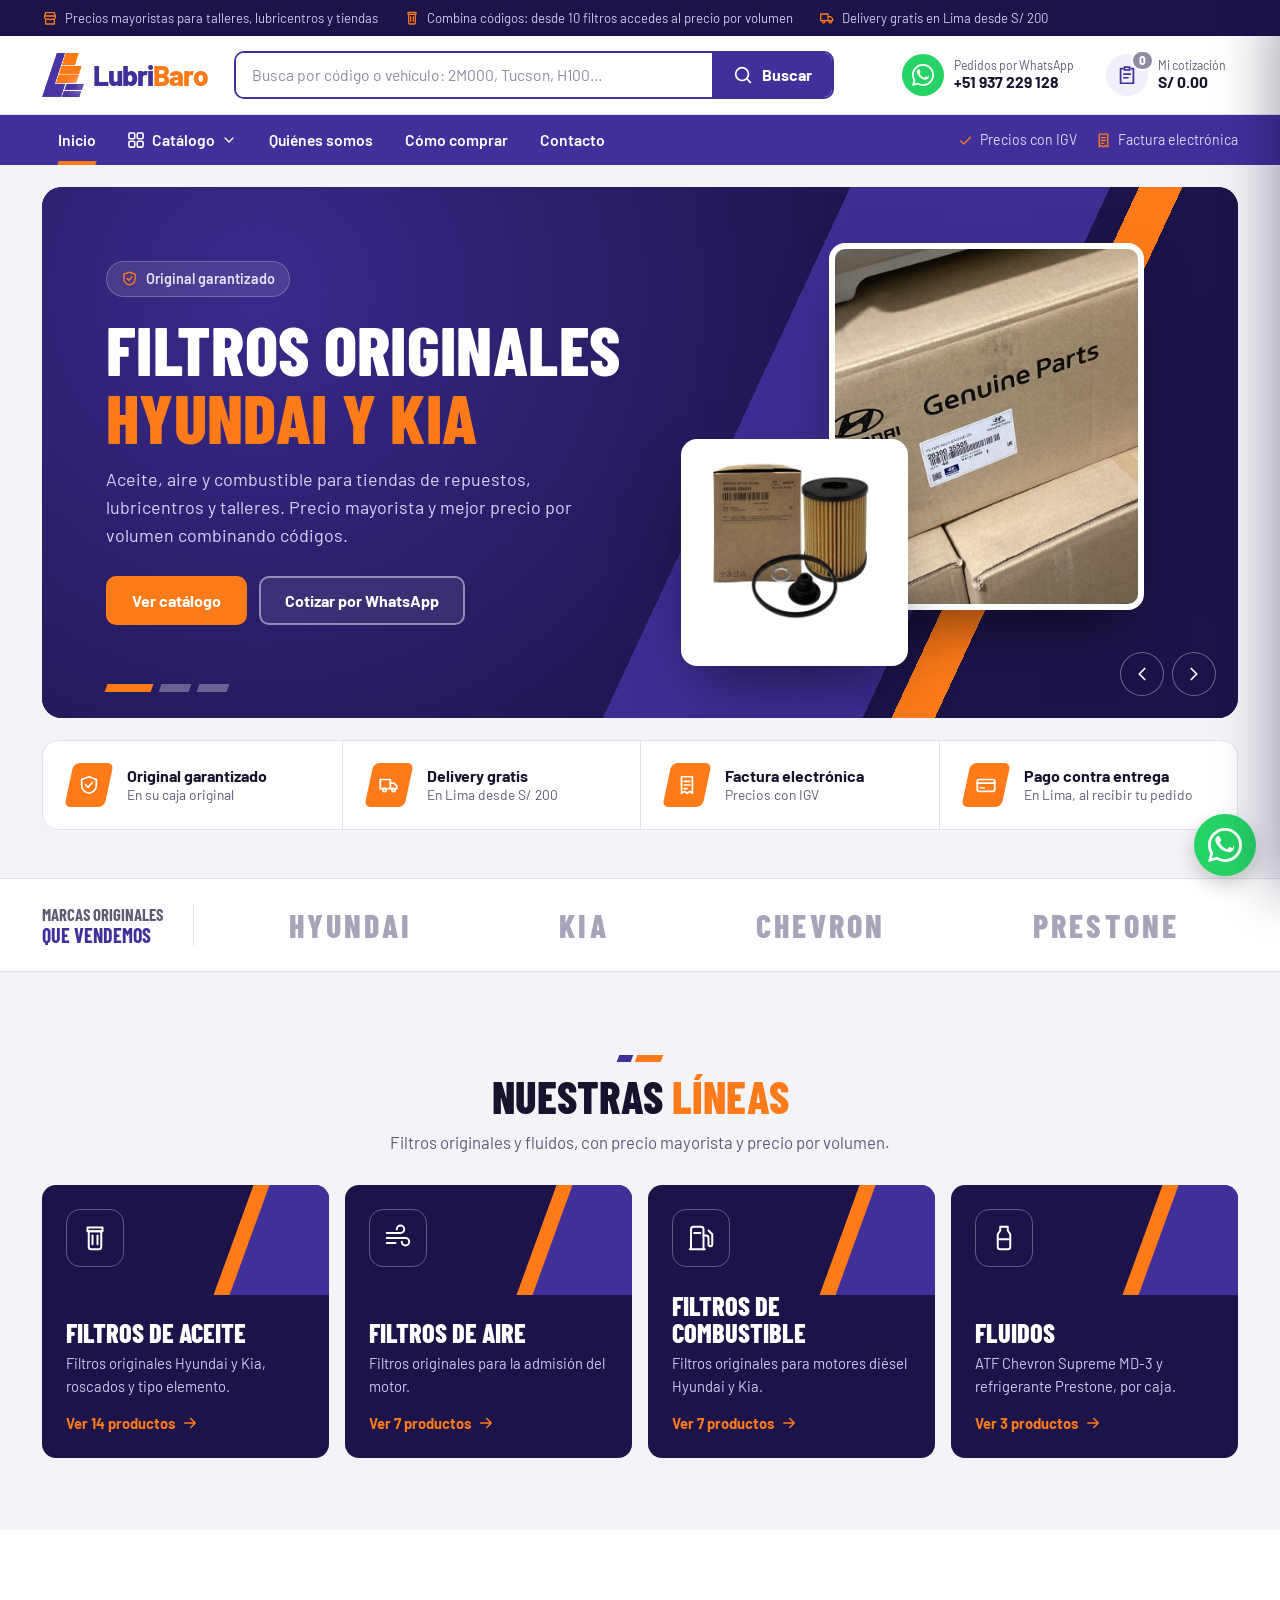
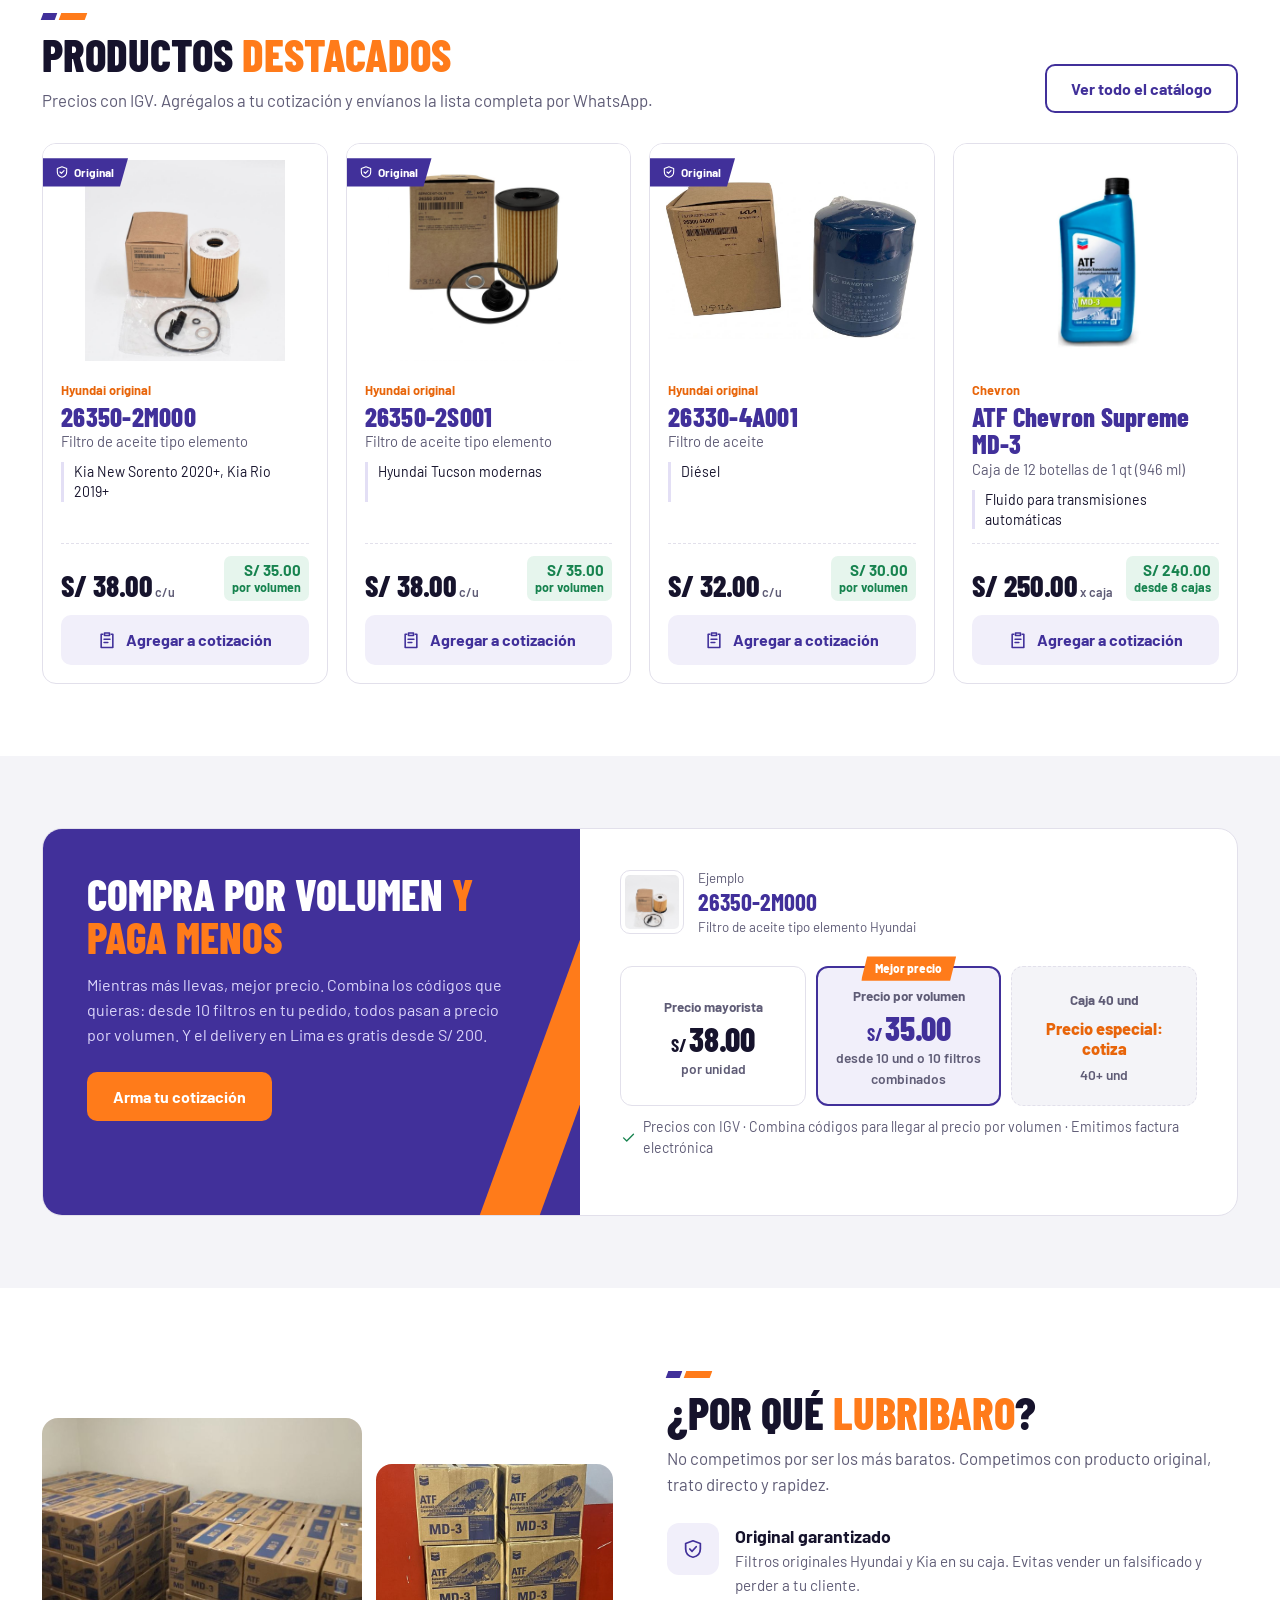
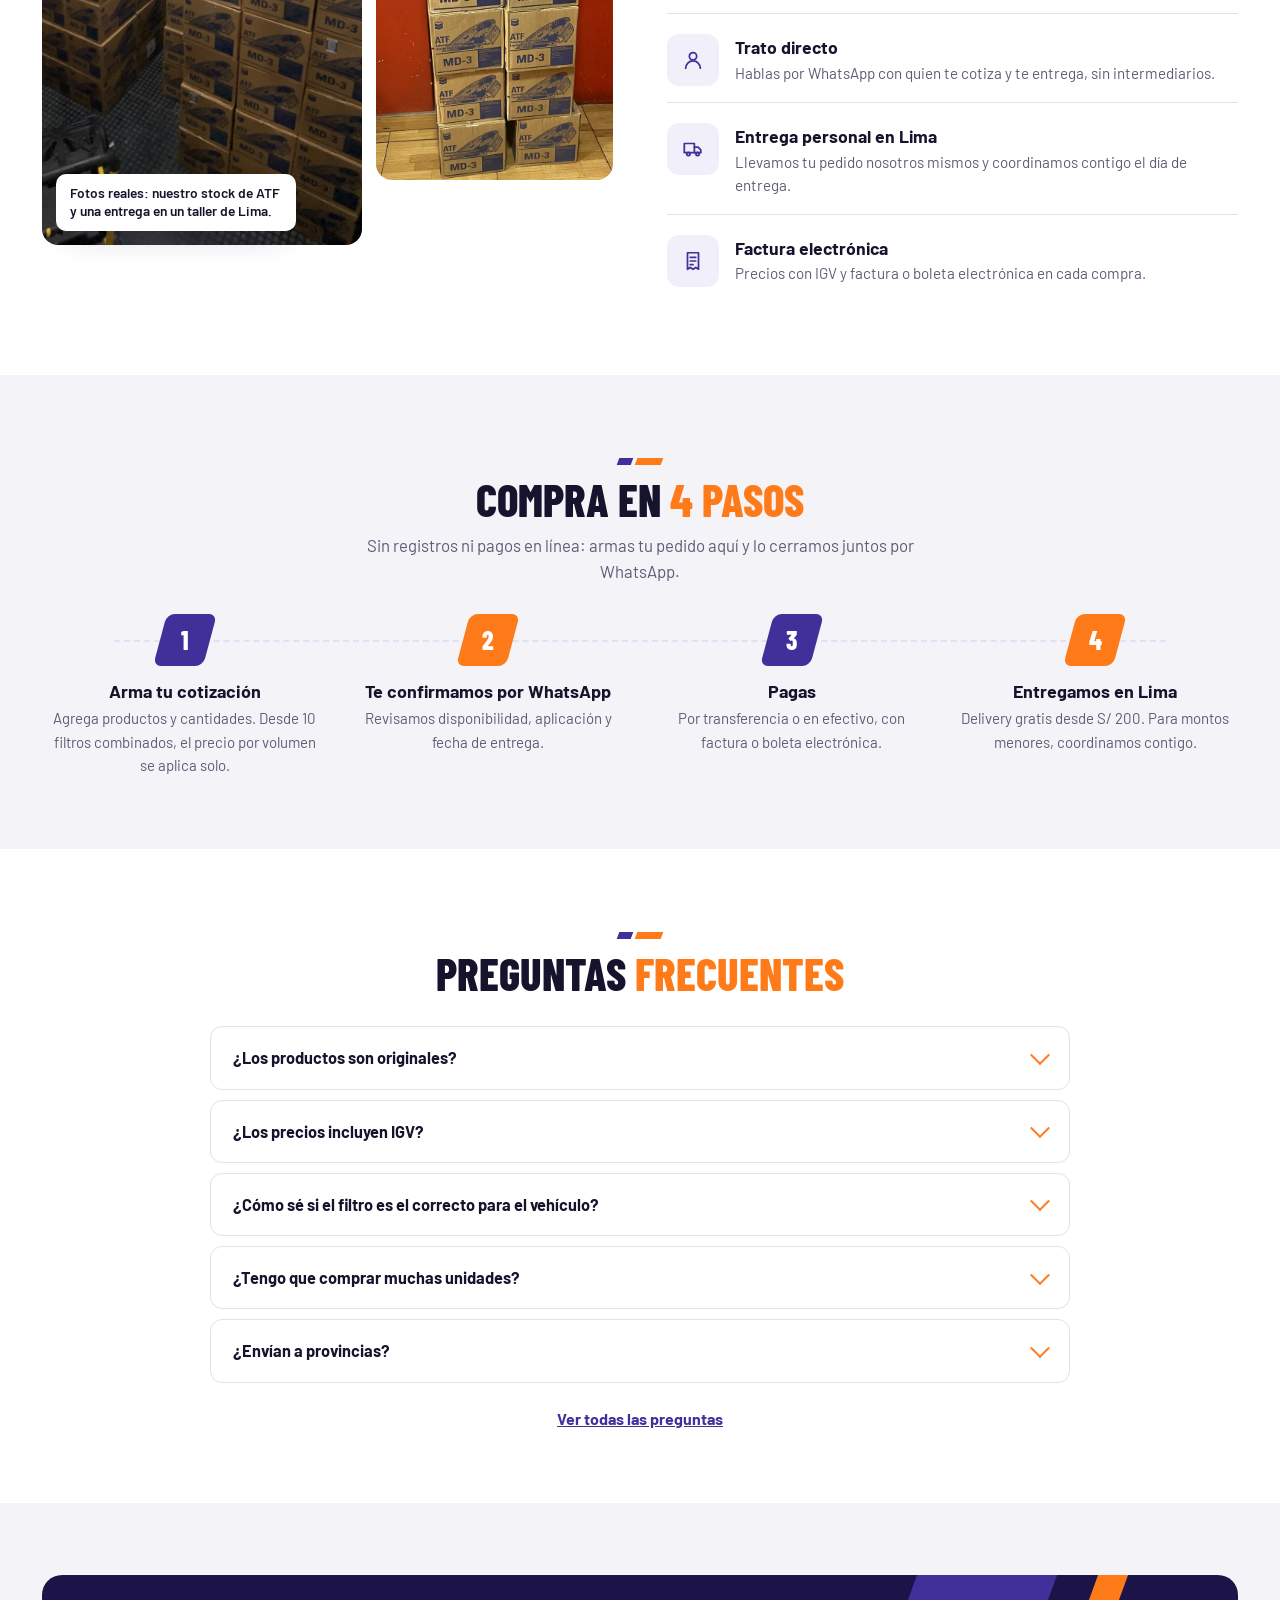
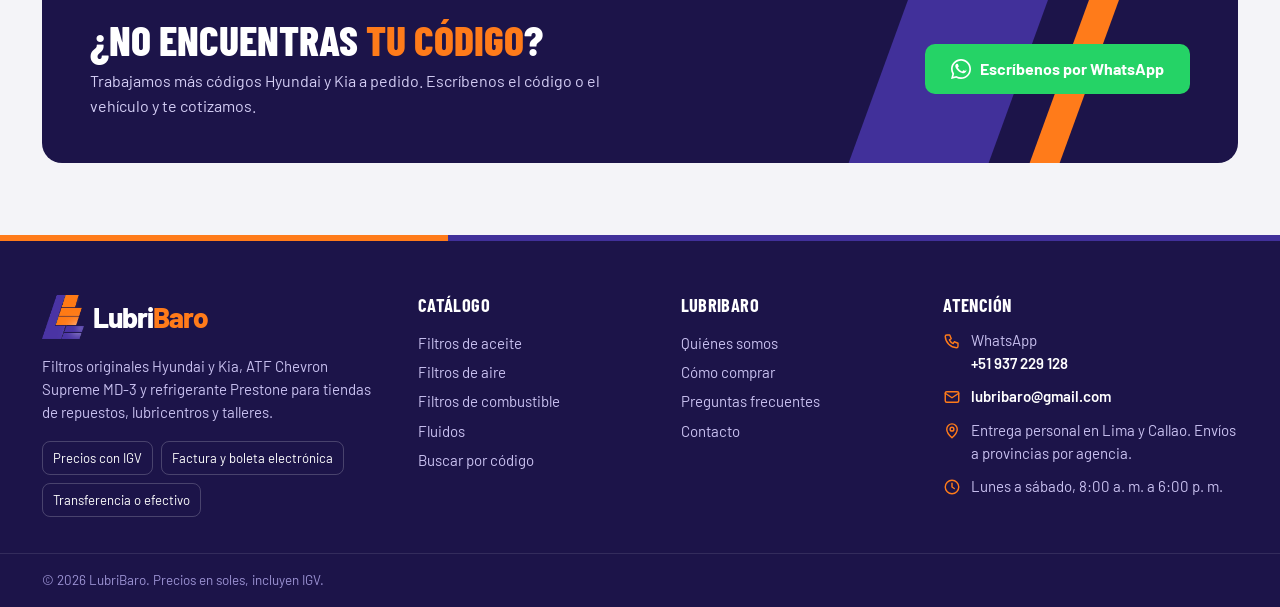
==== commit 90b86e35: "Add files via upload" ====
--- a/index.html
+++ b/index.html
@@ -25,7 +25,7 @@
                         <div>
                             <span class="etiqueta"><svg class="ico" viewBox="0 0 24 24"><path d="M12 3l8 3v6c0 5-3.5 8-8 9-4.5-1-8-4-8-9V6z"/><path d="M8.5 12l2.5 2.5 4.5-5"/></svg>Original garantizado</span>
                             <h1 class="display">Filtros originales <b>Hyundai y Kia</b></h1>
-                            <p>Aceite, aire y combustible para tiendas de repuestos, lubricentros y talleres. Precio por unidad y mejor precio por volumen.</p>
+                            <p>Aceite, aire y combustible para tiendas de repuestos, lubricentros y talleres. Precio mayorista y mejor precio por volumen combinando códigos.</p>
                             <div class="slide-botones">
                                 <a class="btn btn-naranja" href="catalogo.html">Ver catálogo</a>
                                 <a class="btn btn-fantasma" data-wa="Hola LubriBaro, quiero cotizar filtros. El código o vehículo es: " href="#" target="_blank" rel="noopener">Cotizar por WhatsApp</a>
@@ -42,7 +42,7 @@
                             <span class="etiqueta"><svg class="ico" viewBox="0 0 24 24"><path d="M9 3h6v3l2 3v10a2 2 0 0 1-2 2H9a2 2 0 0 1-2-2V9l2-3z"/><path d="M7 13h10"/></svg>Stock propio en Lima</span>
                             <h2 class="display">ATF Chevron <b>Supreme MD-3</b></h2>
                             <p>Fluido para transmisiones automáticas. Caja de 12 botellas de 1 qt (946 ml), lista para entregar en tu taller.</p>
-                            <div class="precio-desde">Desde <strong id="precio-atf"></strong> por caja, llevando 5 o más</div>
+                            <div class="precio-desde">Desde <strong id="precio-atf"></strong> por caja, llevando <span id="cajas-atf"></span> o más</div>
                             <div class="slide-botones">
                                 <a class="btn btn-naranja" href="producto.html?id=chevron-atf">Ver ATF MD-3</a>
                                 <a class="btn btn-fantasma" data-wa="Hola LubriBaro, quiero cotizar ATF Chevron Supreme MD-3. Cantidad de cajas: " href="#" target="_blank" rel="noopener">Cotizar por WhatsApp</a>
@@ -58,7 +58,7 @@
                         <div>
                             <span class="etiqueta"><svg class="ico" viewBox="0 0 24 24"><path d="M2.5 6h11v10h-11z"/><path d="M13.5 10h4l3 3v3h-7"/><circle cx="7" cy="17.5" r="1.8"/><circle cx="17" cy="17.5" r="1.8"/></svg>Entrega personal</span>
                             <h2 class="display">Te lo llevamos <b>a tu tienda o taller</b></h2>
-                            <p>Entregamos nosotros mismos en Lima y Callao. Pagas contra entrega o al contado, con factura electrónica.</p>
+                            <p>Delivery gratis en Lima desde S/ 200, combinando filtros y fluidos. Pagas contra entrega o al contado, con factura electrónica.</p>
                             <div class="slide-botones">
                                 <a class="btn btn-naranja" href="como-comprar.html">Cómo comprar</a>
                                 <a class="btn btn-fantasma" data-wa="Hola LubriBaro, quiero coordinar un pedido para mi negocio en: " href="#" target="_blank" rel="noopener">Escríbenos</a>
@@ -96,7 +96,7 @@
                 <div class="titulo centro">
                     <div class="barras"><i></i><i></i></div>
                     <h2>Nuestras <b>líneas</b></h2>
-                    <p>Filtros originales y fluidos, con precio por unidad y por volumen.</p>
+                    <p>Filtros originales y fluidos, con precio mayorista y precio por volumen.</p>
                 </div>
                 <div class="grid-lineas" id="grid-lineas"></div>
             </div>
@@ -123,7 +123,7 @@
                 <div class="volumen">
                     <div class="volumen-txt">
                         <h2>Compra por volumen <b>y paga menos</b></h2>
-                        <p>Cada filtro tiene precio por unidad y un mejor precio desde cierta cantidad. Si llevas la caja completa, te damos un precio especial.</p>
+                        <p>Mientras más llevas, mejor precio. Combina los códigos que quieras: desde 10 filtros en tu pedido, todos pasan a precio por volumen. Y el delivery en Lima es gratis desde S/ 200.</p>
                         <a class="btn btn-naranja" href="catalogo.html">Arma tu cotización</a>
                     </div>
                     <div class="volumen-ej" id="volumen-ej"></div>
@@ -159,10 +159,10 @@
                     <p>Sin registros ni pagos en línea: armas tu pedido aquí y lo cerramos juntos por WhatsApp.</p>
                 </div>
                 <div class="pasos">
-                    <div class="paso"><div class="num">1</div><div><h3>Arma tu cotización</h3><p>Agrega productos y cantidades. El precio por volumen se aplica solo.</p></div></div>
+                    <div class="paso"><div class="num">1</div><div><h3>Arma tu cotización</h3><p>Agrega productos y cantidades. Desde 10 filtros combinados, el precio por volumen se aplica solo.</p></div></div>
                     <div class="paso"><div class="num">2</div><div><h3>Te confirmamos por WhatsApp</h3><p>Revisamos disponibilidad, aplicación y fecha de entrega.</p></div></div>
                     <div class="paso"><div class="num">3</div><div><h3>Pagas</h3><p>Por transferencia o en efectivo, con factura o boleta electrónica.</p></div></div>
-                    <div class="paso"><div class="num">4</div><div><h3>Entregamos en Lima</h3><p>Llevamos el pedido nosotros mismos a tu tienda o taller.</p></div></div>
+                    <div class="paso"><div class="num">4</div><div><h3>Entregamos en Lima</h3><p>Delivery gratis desde S/ 200. Para montos menores, coordinamos contigo.</p></div></div>
                 </div>
             </div>
         </section>
@@ -178,6 +178,7 @@
                     <details><summary>¿Los productos son originales?</summary><div class="resp"><p>Sí. Los filtros son originales Hyundai y Kia y se entregan en su empaque. El ATF es Chevron Supreme MD-3 y el refrigerante es Prestone.</p></div></details>
                     <details><summary>¿Los precios incluyen IGV?</summary><div class="resp"><p>Sí. Todos los precios están en soles e incluyen IGV. Emitimos factura o boleta electrónica.</p></div></details>
                     <details><summary>¿Cómo sé si el filtro es el correcto para el vehículo?</summary><div class="resp"><p>Envíanos la marca, el modelo, el año y el motor (o el código del filtro que vas a cambiar) y te lo confirmamos antes de despachar.</p></div></details>
+                    <details><summary>¿Tengo que comprar muchas unidades?</summary><div class="resp"><p>No. Atendemos pedidos de cualquier tamaño. Si combinas 10 filtros o más, de los códigos que quieras, accedes al precio por volumen.</p></div></details>
                     <details><summary>¿Envían a provincias?</summary><div class="resp"><p>Sí, por agencia de carga (Sanky u otra que elijas), con pago 100% adelantado.</p></div></details>
                 </div>
                 <p style="text-align:center;margin:24px 0 0"><a href="como-comprar.html#preguntas" style="font-weight:700">Ver todas las preguntas</a></p>
@@ -206,12 +207,16 @@
 
         // Precio del ATF desde los datos
         const atf = obtenerProducto("chevron-atf");
-        if (atf && atf.volumen) document.getElementById("precio-atf").textContent = soles(atf.volumen.precio);
+        if (atf && atf.escalas) {
+            const mejorAtf = atf.escalas[atf.escalas.length - 1];
+            document.getElementById("precio-atf").textContent = soles(mejorAtf.precio);
+            document.getElementById("cajas-atf").textContent = mejorAtf.desde;
+        }
 
         // Beneficios
         document.getElementById("beneficios").innerHTML = [
             ["original", "Original garantizado", "En su caja original"],
-            ["camion", "Entrega personal", "En Lima y Callao"],
+            ["camion", "Delivery gratis", "En Lima desde S/ 200"],
             ["factura", "Factura electrónica", "Precios con IGV"],
             ["pago", "Pago contra entrega", "En Lima, al recibir tu pedido"]
         ].map(([i, t, s]) => `<div class="beneficio"><span class="ic">${ico(i)}</span><span><strong>${t}</strong><small>${s}</small></span></div>`).join("");
@@ -239,11 +244,11 @@
         if (ej) document.getElementById("volumen-ej").innerHTML = `
             <div class="ej-titulo"><img src="${ej.foto}" alt=""><div><small>Ejemplo</small><b>${ej.codigo}</b><small>${ej.titulo} ${ej.marca}</small></div></div>
             <div class="precios">
-                <div class="tier"><span class="t-label">Por unidad</span><span class="t-precio"><small>S/</small>${ej.precio.toFixed(2)}</span><span class="t-tramo">1 a ${ej.volumen.desde - 1} und</span></div>
-                <div class="tier mejor"><span class="badge">Mejor precio</span><span class="t-label">Por volumen</span><span class="t-precio"><small>S/</small>${ej.volumen.precio.toFixed(2)}</span><span class="t-tramo">${ej.volumen.desde}+ und</span></div>
+                <div class="tier"><span class="t-label">Precio mayorista</span><span class="t-precio"><small>S/</small>${ej.precio.toFixed(2)}</span><span class="t-tramo">por unidad</span></div>
+                <div class="tier mejor"><span class="badge">Mejor precio</span><span class="t-label">Precio por volumen</span><span class="t-precio"><small>S/</small>${ej.volumen.precio.toFixed(2)}</span><span class="t-tramo">desde ${ej.volumen.desde} und o ${REGLAS.filtrosCombinados} filtros combinados</span></div>
                 <div class="tier cotiza"><span class="t-label">${ej.lote.tipo} ${ej.lote.cantidad} und</span><span class="t-precio">Precio especial: cotiza</span><span class="t-tramo">${ej.lote.cantidad}+ und</span></div>
             </div>
-            <p class="nota-igv">${ico("check")}Precios incluyen IGV · Emitimos factura electrónica</p>`;
+            <p class="nota-igv">${ico("check")}Precios con IGV · Combina códigos para llegar al precio por volumen · Emitimos factura electrónica</p>`;
 
         // Razones
         document.getElementById("razones").innerHTML = [
--- a/estilos.css
+++ b/estilos.css
@@ -773,3 +773,33 @@
 .form-contacto textarea { resize: vertical; min-height: 110px; }
 @media (max-width: 860px) { .contacto-grid { grid-template-columns: 1fr; } }
 @media (max-width: 480px) { .form-contacto .fila { grid-template-columns: 1fr; } .seccion { padding: 50px 0; } .form-contacto { padding: 20px; } }
+
+/* =====================================================================
+   AJUSTES 17 NOV 2026: modelo mayorista (archivo 05)
+   ===================================================================== */
+/* Barra superior con los mensajes comerciales */
+.util-izq { gap: 26px; }
+.util-bar .util-izq span { white-space: nowrap; }
+@media (max-width: 1240px) { .util-bar .u1 { display: none; } }
+@media (max-width: 900px) {
+    .header { top: -36px; }
+    .util-bar { display: block; }
+    .util-bar .contenedor { justify-content: center; }
+    .util-bar .u1, .util-bar .u2 { display: none; }
+}
+
+/* Imagen genérica marcada como referencial */
+.ref-badge { position: absolute; right: 10px; bottom: 10px; z-index: 2; background: rgba(22, 19, 44, .78); color: #fff; font-size: .7rem; font-weight: 600; padding: 3px 8px; border-radius: 6px; pointer-events: none; }
+.item-cot .mini .ref-badge, .s-img .ref-badge, .sticky-inner .ref-badge { display: none; }
+.sugerencias .s-img { position: relative; }
+.sugerencias .s-img .foto-pendiente { padding: 2px; border-radius: 6px; width: 100%; height: 100%; }
+.sugerencias .s-img .foto-pendiente svg.ico { width: 22px; height: 22px; }
+.sugerencias .s-img .foto-pendiente b, .sugerencias .s-img .foto-pendiente small { display: none; }
+
+/* Avisos del carrito (motivan, no bloquean) */
+.aviso-cot { display: flex; align-items: center; gap: 10px; background: var(--naranja-50); color: #6B3C12; border-radius: 10px; padding: 9px 12px; font-size: .88rem; line-height: 1.35; margin-bottom: 8px; }
+.aviso-cot svg.ico { width: 20px; height: 20px; color: var(--naranja-600); }
+.aviso-cot b { color: var(--tinta); }
+.aviso-cot.ok { background: var(--verde-50); color: #0F5C37; }
+.aviso-cot.ok svg.ico { color: var(--verde); }
+.item-cot .calc .especial { display: block; margin-top: 3px; font-size: .74rem; padding: 2px 7px; }
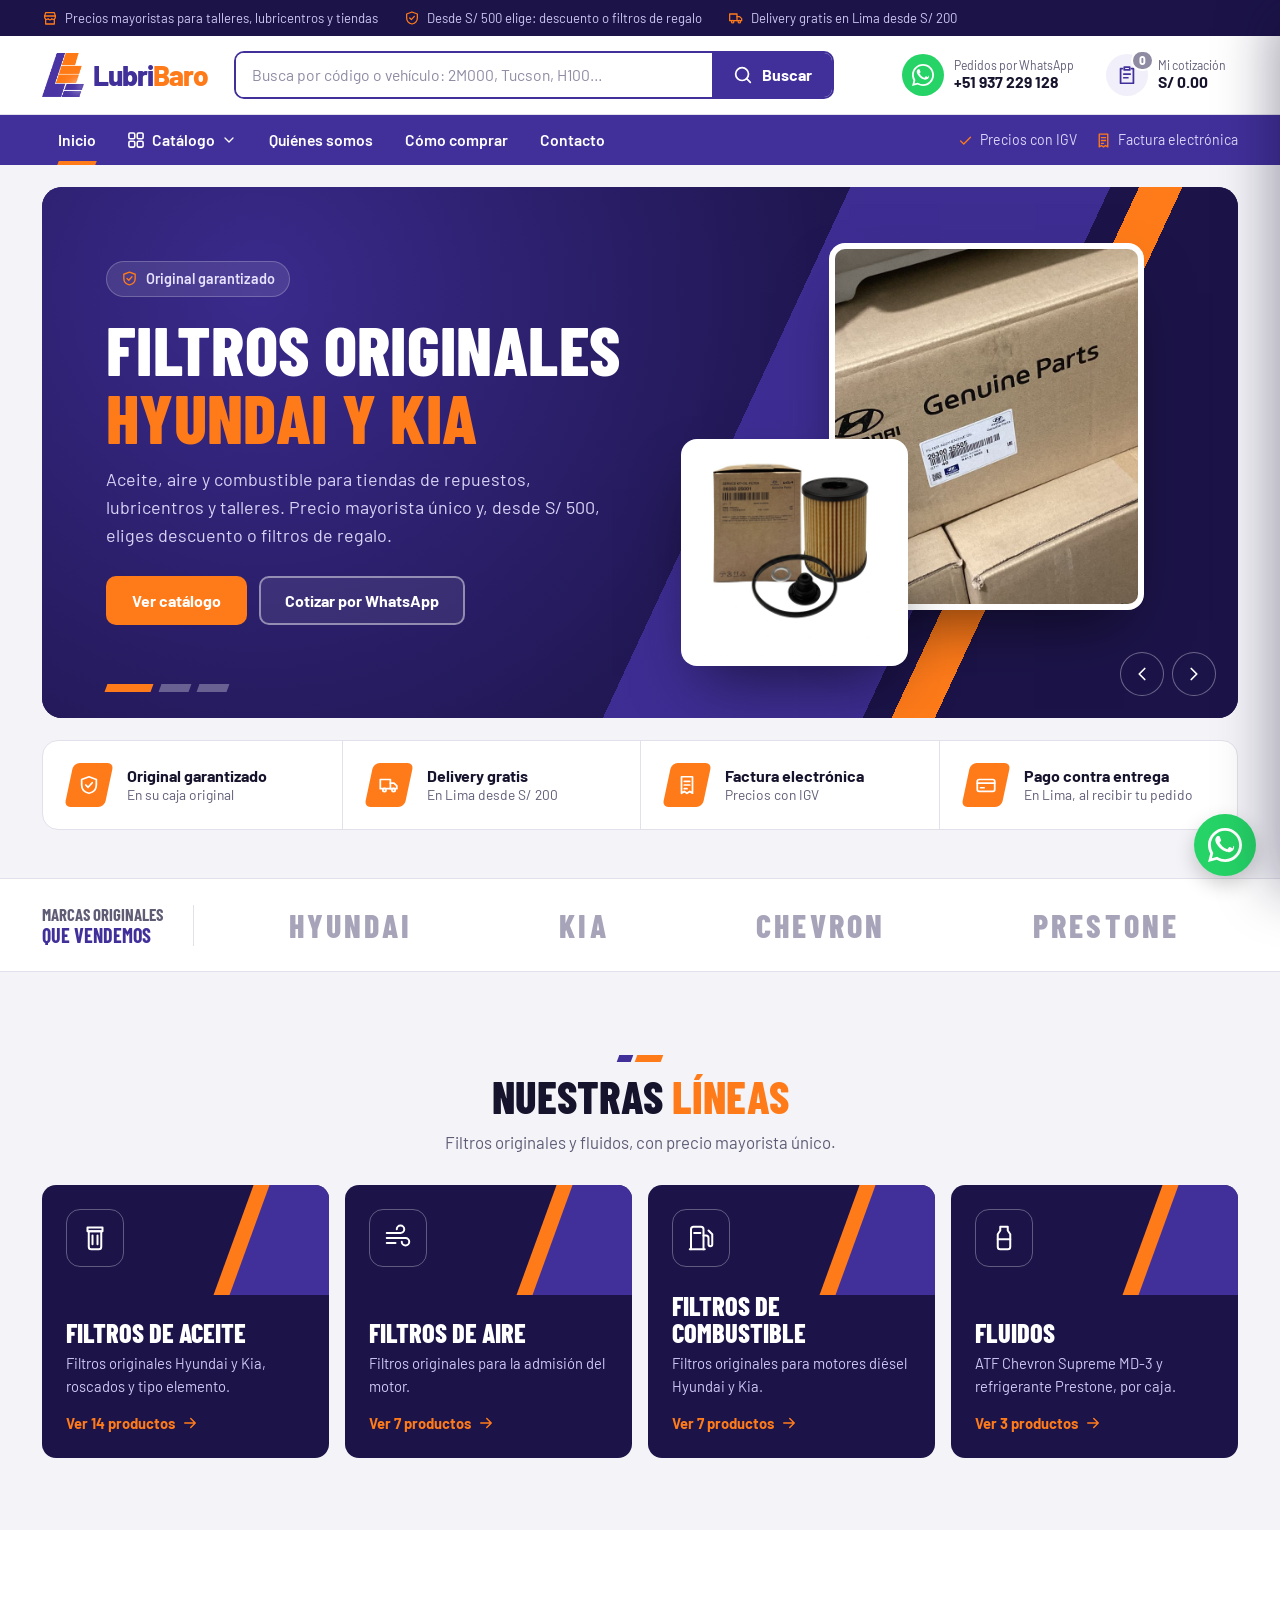
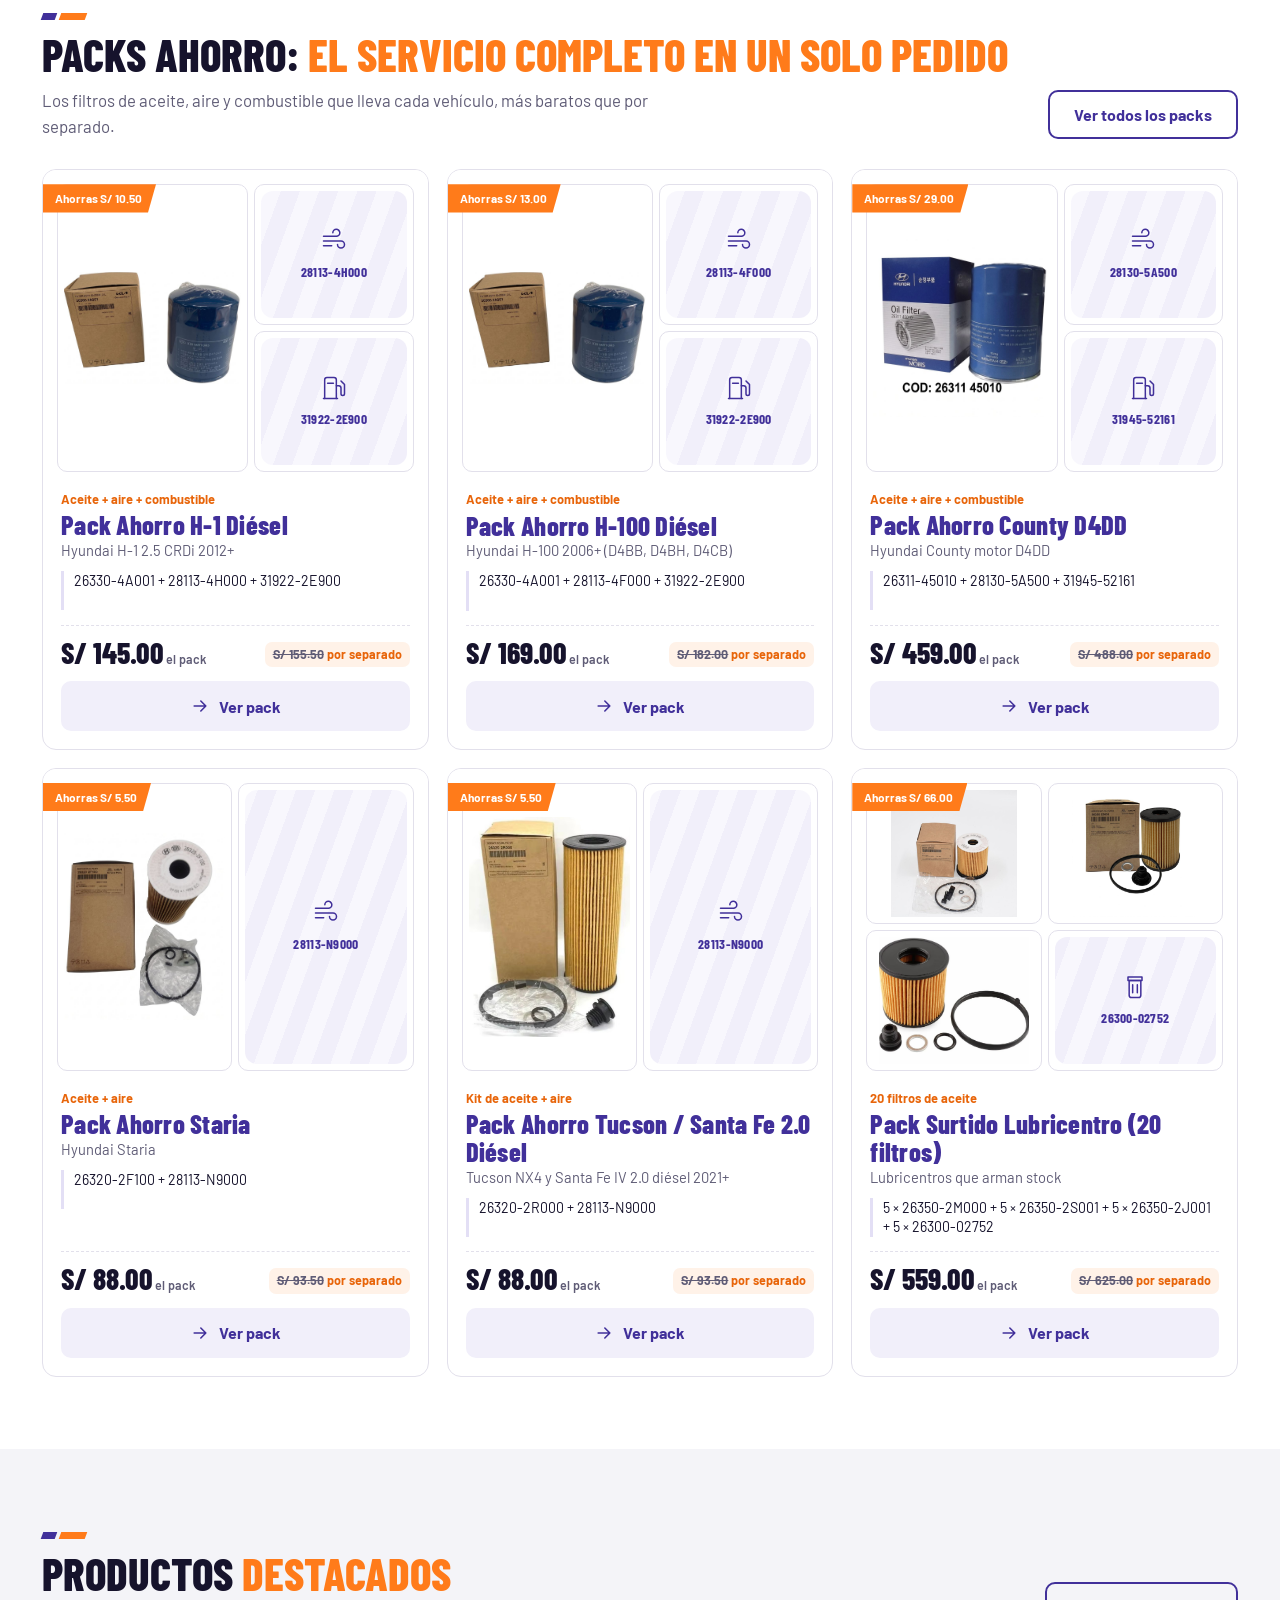
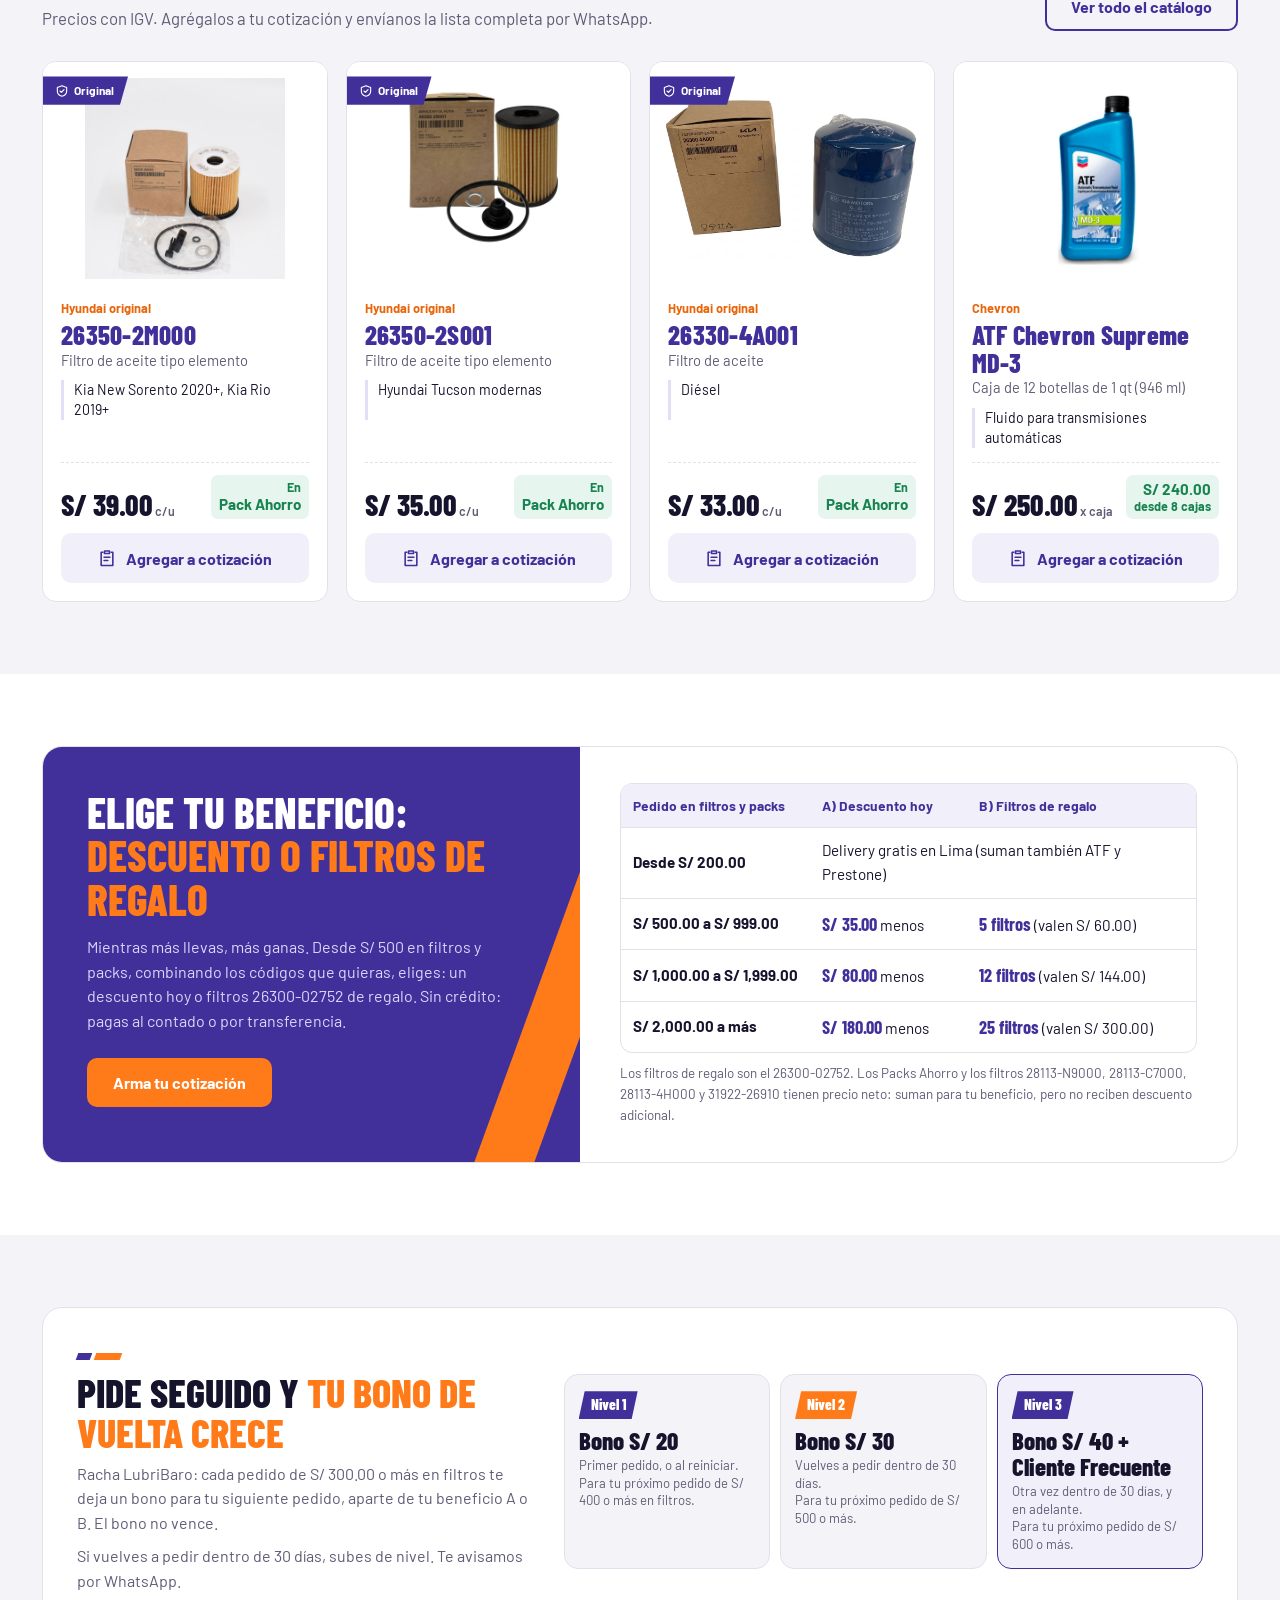
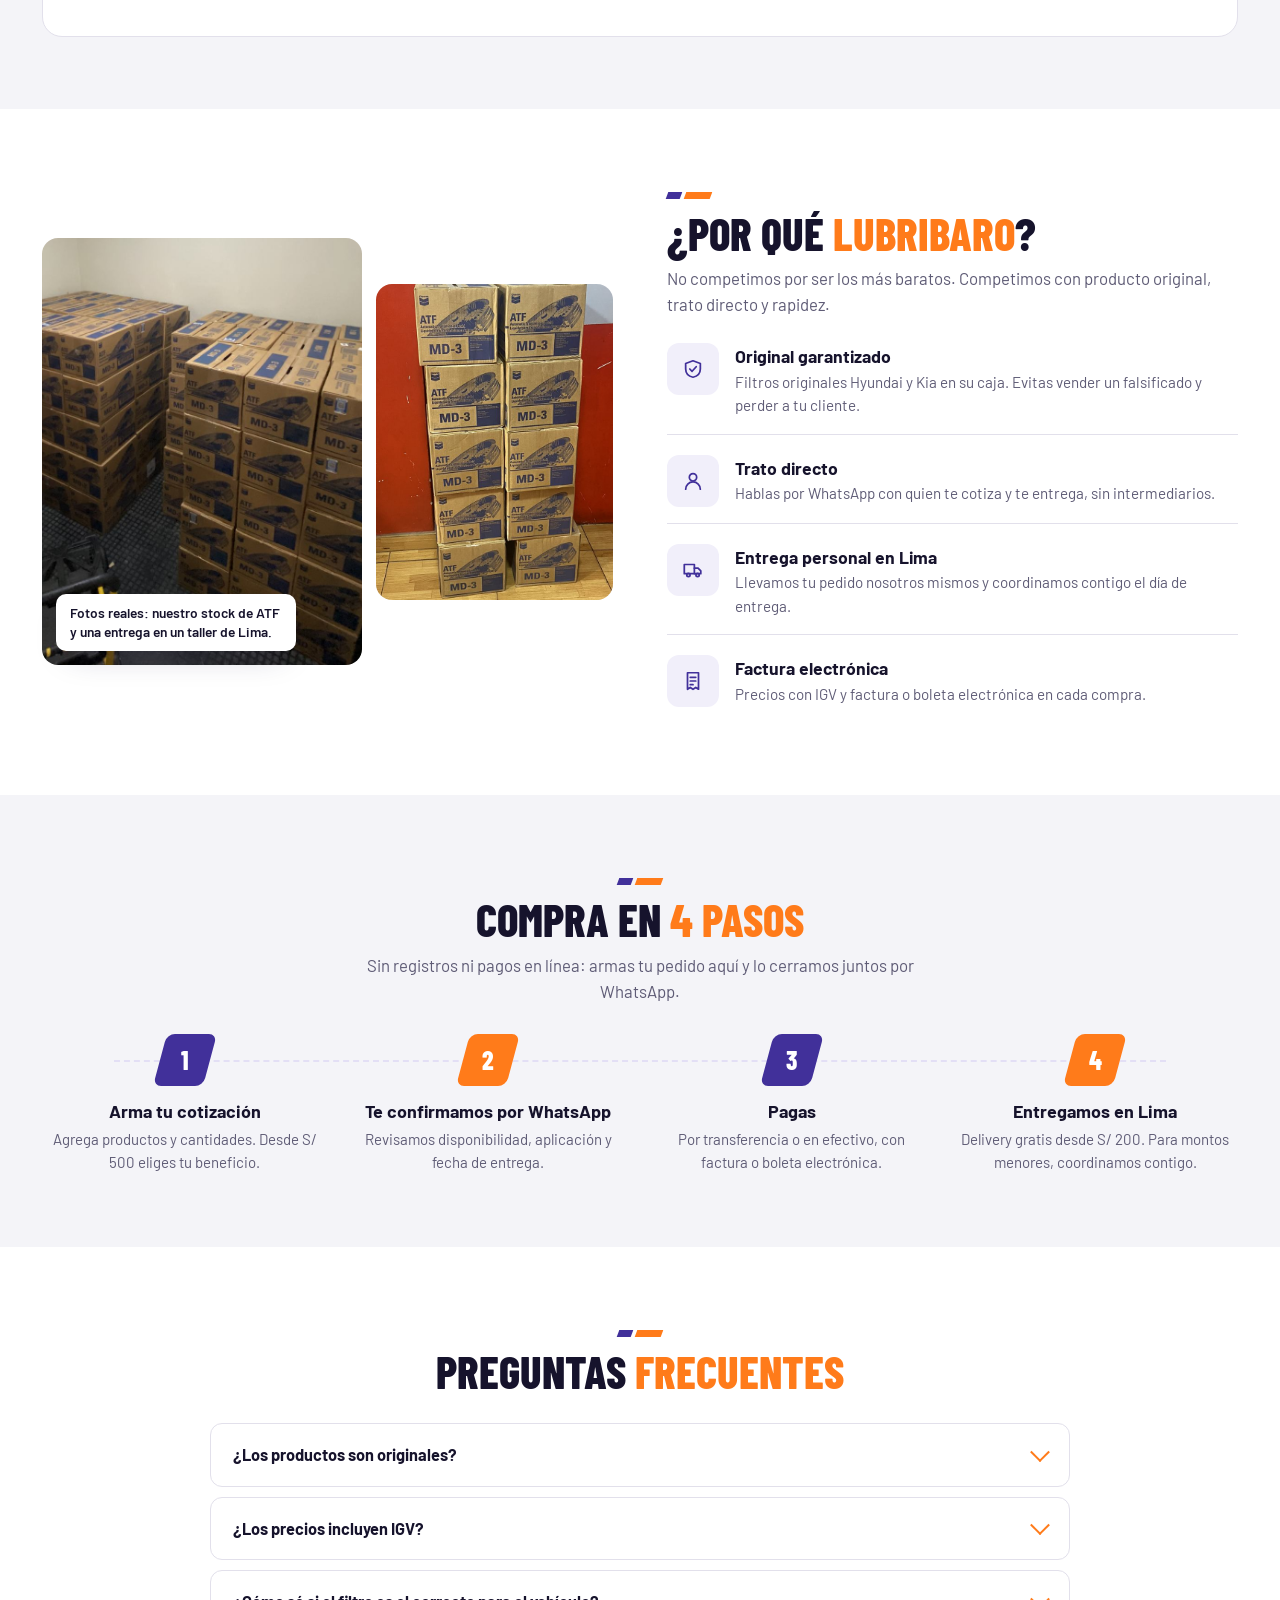
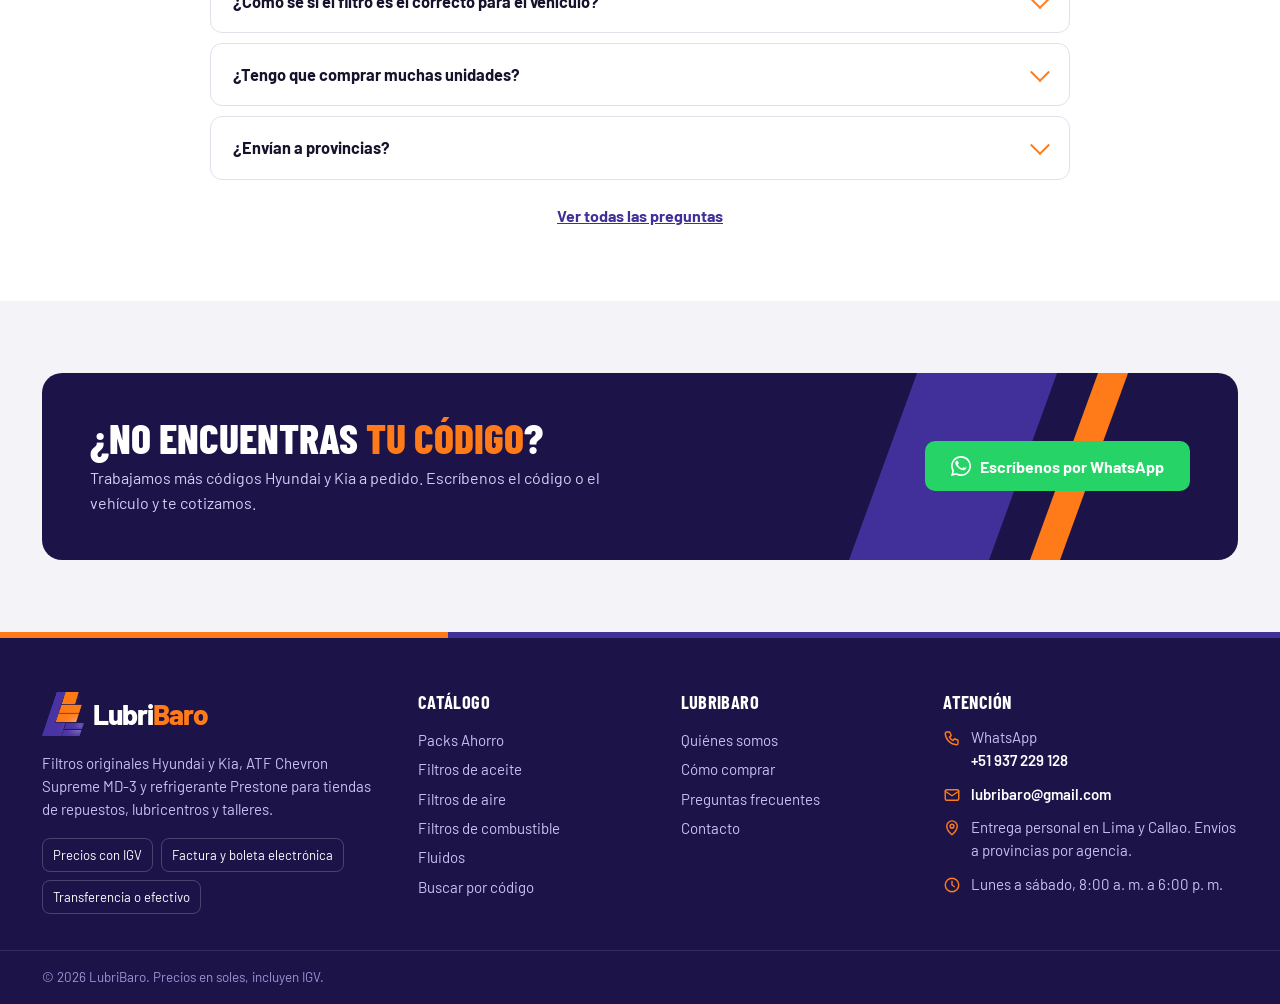
==== commit 49da4052: "Add files via upload" ====
--- a/index.html
+++ b/index.html
@@ -25,7 +25,7 @@
                         <div>
                             <span class="etiqueta"><svg class="ico" viewBox="0 0 24 24"><path d="M12 3l8 3v6c0 5-3.5 8-8 9-4.5-1-8-4-8-9V6z"/><path d="M8.5 12l2.5 2.5 4.5-5"/></svg>Original garantizado</span>
                             <h1 class="display">Filtros originales <b>Hyundai y Kia</b></h1>
-                            <p>Aceite, aire y combustible para tiendas de repuestos, lubricentros y talleres. Precio mayorista y mejor precio por volumen combinando códigos.</p>
+                            <p>Aceite, aire y combustible para tiendas de repuestos, lubricentros y talleres. Precio mayorista único y, desde S/ 500, eliges descuento o filtros de regalo.</p>
                             <div class="slide-botones">
                                 <a class="btn btn-naranja" href="catalogo.html">Ver catálogo</a>
                                 <a class="btn btn-fantasma" data-wa="Hola LubriBaro, quiero cotizar filtros. El código o vehículo es: " href="#" target="_blank" rel="noopener">Cotizar por WhatsApp</a>
@@ -58,7 +58,7 @@
                         <div>
                             <span class="etiqueta"><svg class="ico" viewBox="0 0 24 24"><path d="M2.5 6h11v10h-11z"/><path d="M13.5 10h4l3 3v3h-7"/><circle cx="7" cy="17.5" r="1.8"/><circle cx="17" cy="17.5" r="1.8"/></svg>Entrega personal</span>
                             <h2 class="display">Te lo llevamos <b>a tu tienda o taller</b></h2>
-                            <p>Delivery gratis en Lima desde S/ 200, combinando filtros y fluidos. Pagas contra entrega o al contado, con factura electrónica.</p>
+                            <p>Delivery gratis en Lima desde S/ 200, combinando filtros, packs y fluidos. Pagas contra entrega o al contado, con factura electrónica.</p>
                             <div class="slide-botones">
                                 <a class="btn btn-naranja" href="como-comprar.html">Cómo comprar</a>
                                 <a class="btn btn-fantasma" data-wa="Hola LubriBaro, quiero coordinar un pedido para mi negocio en: " href="#" target="_blank" rel="noopener">Escríbenos</a>
@@ -96,14 +96,29 @@
                 <div class="titulo centro">
                     <div class="barras"><i></i><i></i></div>
                     <h2>Nuestras <b>líneas</b></h2>
-                    <p>Filtros originales y fluidos, con precio mayorista y precio por volumen.</p>
+                    <p>Filtros originales y fluidos, con precio mayorista único.</p>
                 </div>
                 <div class="grid-lineas" id="grid-lineas"></div>
             </div>
         </section>
 
+        <!-- PACKS AHORRO -->
+        <section class="seccion blanca">
+            <div class="contenedor">
+                <div class="titulo fila">
+                    <div>
+                        <div class="barras"><i></i><i></i></div>
+                        <h2>Packs Ahorro: <b>el servicio completo en un solo pedido</b></h2>
+                        <p>Los filtros de aceite, aire y combustible que lleva cada vehículo, más baratos que por separado.</p>
+                    </div>
+                    <a class="btn btn-borde" href="cat-packs.html">Ver todos los packs</a>
+                </div>
+                <div class="grid-packs" id="grid-packs"></div>
+            </div>
+        </section>
+
         <!-- DESTACADOS -->
-        <section class="seccion blanca">
+        <section class="seccion">
             <div class="contenedor">
                 <div class="titulo fila">
                     <div>
@@ -117,17 +132,24 @@
             </div>
         </section>
 
-        <!-- COMPRA POR VOLUMEN -->
-        <section class="seccion">
+        <!-- ELIGE TU BENEFICIO -->
+        <section class="seccion blanca">
             <div class="contenedor">
                 <div class="volumen">
                     <div class="volumen-txt">
-                        <h2>Compra por volumen <b>y paga menos</b></h2>
-                        <p>Mientras más llevas, mejor precio. Combina los códigos que quieras: desde 10 filtros en tu pedido, todos pasan a precio por volumen. Y el delivery en Lima es gratis desde S/ 200.</p>
+                        <h2>Elige tu beneficio: <b>descuento o filtros de regalo</b></h2>
+                        <p>Mientras más llevas, más ganas. Desde S/ 500 en filtros y packs, combinando los códigos que quieras, eliges: un descuento hoy o filtros 26300-02752 de regalo. Sin crédito: pagas al contado o por transferencia.</p>
                         <a class="btn btn-naranja" href="catalogo.html">Arma tu cotización</a>
                     </div>
-                    <div class="volumen-ej" id="volumen-ej"></div>
-                </div>
+                    <div class="volumen-ej" id="tabla-beneficio"></div>
+                </div>
+            </div>
+        </section>
+
+        <!-- RACHA LUBRIBARO -->
+        <section class="seccion">
+            <div class="contenedor">
+                <div class="racha" id="racha"></div>
             </div>
         </section>
 
@@ -159,7 +181,7 @@
                     <p>Sin registros ni pagos en línea: armas tu pedido aquí y lo cerramos juntos por WhatsApp.</p>
                 </div>
                 <div class="pasos">
-                    <div class="paso"><div class="num">1</div><div><h3>Arma tu cotización</h3><p>Agrega productos y cantidades. Desde 10 filtros combinados, el precio por volumen se aplica solo.</p></div></div>
+                    <div class="paso"><div class="num">1</div><div><h3>Arma tu cotización</h3><p>Agrega productos y cantidades. Desde S/ 500 eliges tu beneficio.</p></div></div>
                     <div class="paso"><div class="num">2</div><div><h3>Te confirmamos por WhatsApp</h3><p>Revisamos disponibilidad, aplicación y fecha de entrega.</p></div></div>
                     <div class="paso"><div class="num">3</div><div><h3>Pagas</h3><p>Por transferencia o en efectivo, con factura o boleta electrónica.</p></div></div>
                     <div class="paso"><div class="num">4</div><div><h3>Entregamos en Lima</h3><p>Delivery gratis desde S/ 200. Para montos menores, coordinamos contigo.</p></div></div>
@@ -178,7 +200,7 @@
                     <details><summary>¿Los productos son originales?</summary><div class="resp"><p>Sí. Los filtros son originales Hyundai y Kia y se entregan en su empaque. El ATF es Chevron Supreme MD-3 y el refrigerante es Prestone.</p></div></details>
                     <details><summary>¿Los precios incluyen IGV?</summary><div class="resp"><p>Sí. Todos los precios están en soles e incluyen IGV. Emitimos factura o boleta electrónica.</p></div></details>
                     <details><summary>¿Cómo sé si el filtro es el correcto para el vehículo?</summary><div class="resp"><p>Envíanos la marca, el modelo, el año y el motor (o el código del filtro que vas a cambiar) y te lo confirmamos antes de despachar.</p></div></details>
-                    <details><summary>¿Tengo que comprar muchas unidades?</summary><div class="resp"><p>No. Atendemos pedidos de cualquier tamaño. Si combinas 10 filtros o más, de los códigos que quieras, accedes al precio por volumen.</p></div></details>
+                    <details><summary>¿Tengo que comprar muchas unidades?</summary><div class="resp"><p>No. Atendemos pedidos de cualquier tamaño. Desde S/ 500 eliges un descuento o filtros de regalo.</p></div></details>
                     <details><summary>¿Envían a provincias?</summary><div class="resp"><p>Sí, por agencia de carga (Sanky u otra que elijas), con pago 100% adelantado.</p></div></details>
                 </div>
                 <p style="text-align:center;margin:24px 0 0"><a href="como-comprar.html#preguntas" style="font-weight:700">Ver todas las preguntas</a></p>
@@ -226,7 +248,7 @@
             `<span class="marca" title="${m.nombre}">${m.logo ? `<img src="${m.logo}" alt="${m.nombre}">` : m.nombre}</span>`).join("");
 
         // Líneas
-        document.getElementById("grid-lineas").innerHTML = Object.entries(LINEAS).map(([k, l]) => {
+        document.getElementById("grid-lineas").innerHTML = Object.entries(LINEAS).filter(([k]) => k !== "packs").map(([k, l]) => {
             const n = productosDeCategoria(k).length;
             return `<a class="card-linea" href="${l.pagina}">
                 <span class="ic">${ico(k)}</span>
@@ -239,16 +261,35 @@
         // Destacados
         document.getElementById("grid-destacados").innerHTML = DESTACADOS.map(obtenerProducto).filter(Boolean).map(htmlTarjeta).join("");
 
-        // Ejemplo de precios por volumen
-        const ej = obtenerProducto("filtro-26350-2m000");
-        if (ej) document.getElementById("volumen-ej").innerHTML = `
-            <div class="ej-titulo"><img src="${ej.foto}" alt=""><div><small>Ejemplo</small><b>${ej.codigo}</b><small>${ej.titulo} ${ej.marca}</small></div></div>
-            <div class="precios">
-                <div class="tier"><span class="t-label">Precio mayorista</span><span class="t-precio"><small>S/</small>${ej.precio.toFixed(2)}</span><span class="t-tramo">por unidad</span></div>
-                <div class="tier mejor"><span class="badge">Mejor precio</span><span class="t-label">Precio por volumen</span><span class="t-precio"><small>S/</small>${ej.volumen.precio.toFixed(2)}</span><span class="t-tramo">desde ${ej.volumen.desde} und o ${REGLAS.filtrosCombinados} filtros combinados</span></div>
-                <div class="tier cotiza"><span class="t-label">${ej.lote.tipo} ${ej.lote.cantidad} und</span><span class="t-precio">Precio especial: cotiza</span><span class="t-tramo">${ej.lote.cantidad}+ und</span></div>
-            </div>
-            <p class="nota-igv">${ico("check")}Precios con IGV · Combina códigos para llegar al precio por volumen · Emitimos factura electrónica</p>`;
+        // Packs Ahorro
+        document.getElementById("grid-packs").innerHTML = productosDeCategoria("packs").map(htmlTarjeta).join("");
+
+        // Elige tu beneficio
+        document.getElementById("tabla-beneficio").innerHTML = `
+            <table class="tabla-beneficio">
+                <thead><tr><th>Pedido en filtros y packs</th><th>A) Descuento hoy</th><th>B) Filtros de regalo</th></tr></thead>
+                <tbody>
+                    <tr><td>Desde ${soles(REGLAS.deliveryGratisDesde)}</td><td colspan="2">Delivery gratis en Lima (suman también ATF y Prestone)</td></tr>
+                    ${BENEFICIOS.map((b, i) => {
+                        const sig = BENEFICIOS[i + 1];
+                        const rango = sig ? `${soles(b.desde)} a ${soles(sig.desde - 1)}` : `${soles(b.desde)} a más`;
+                        return `<tr><td>${rango}</td><td><b>${soles(b.descuento)}</b> menos</td><td><b>${b.regalo} filtros</b> (valen ${soles(b.valorRegalo)})</td></tr>`;
+                    }).join("")}
+                </tbody>
+            </table>
+            <p class="nota-beneficio">Los filtros de regalo son el ${CODIGO_REGALO}. Los Packs Ahorro y los filtros 28113-N9000, 28113-C7000, 28113-4H000 y 31922-26910 tienen precio neto: ${REGLAS.excluidosSumanAlBeneficio ? "suman para tu beneficio, pero no reciben descuento adicional" : "los packs suman para tu beneficio; esos filtros, no"}.</p>`;
+
+        // Racha LubriBaro
+        document.getElementById("racha").innerHTML = `
+            <div>
+                <div class="barras"><i></i><i></i></div>
+                <h2>Pide seguido y <b>tu bono de vuelta crece</b></h2>
+                <p>Racha LubriBaro: cada pedido de ${soles(RACHA.minimoPedido)} o más en filtros te deja un bono para tu siguiente pedido, aparte de tu beneficio A o B. El bono no vence.</p>
+                <p>Si vuelves a pedir dentro de 30 días, subes de nivel. Te avisamos por WhatsApp.</p>
+            </div>
+            <div class="niveles">${RACHA.niveles.map(n => `
+                <div class="nivel"><span class="n">${n.nombre}</span><span class="bono">Bono ${n.bono}</span><small>${n.cuando}.</small><small>Para tu ${n.usar.charAt(0).toLowerCase() + n.usar.slice(1)}.</small></div>`).join("")}
+            </div>`;
 
         // Razones
         document.getElementById("razones").innerHTML = [
--- a/estilos.css
+++ b/estilos.css
@@ -803,3 +803,88 @@
 .aviso-cot.ok { background: var(--verde-50); color: #0F5C37; }
 .aviso-cot.ok svg.ico { color: var(--verde); }
 .item-cot .calc .especial { display: block; margin-top: 3px; font-size: .74rem; padding: 2px 7px; }
+
+/* =====================================================================
+   AJUSTES 17 NOV 2026 (2): precio único, Packs Ahorro, Elige tu beneficio,
+   Racha LubriBaro
+   ===================================================================== */
+/* Precio "consultar" */
+.card-prod .precio.consultar { font-size: 1.25rem; color: var(--naranja-600); }
+/* Packs: mosaico con las fotos de las piezas */
+.foto-pack { display: grid; gap: 6px; }
+.foto-pack.n2 { grid-template-columns: 1fr 1fr; }
+.foto-pack.n3 { grid-template-columns: 1fr 1fr 1fr; }
+.foto-pack.n4 { grid-template-columns: 1fr 1fr; grid-template-rows: 1fr 1fr; }
+.foto-pack > span { position: relative; background: #fff; border: 1px solid var(--linea); border-radius: 10px; overflow: hidden; min-height: 0; }
+.foto-pack > span > img, .foto-pack > span > .foto-pendiente { position: absolute; inset: 6px; width: calc(100% - 12px); height: calc(100% - 12px); object-fit: contain; }
+.foto-pack .foto-pendiente small, .foto-pack .ref-badge { display: none; }
+.foto-pack .foto-pendiente svg.ico { width: 28px; height: 28px; }
+.foto-pack .foto-pendiente b { font-size: .85rem; }
+.foto-principal > .foto-pack { position: absolute; inset: 30px; }
+.item-cot .mini > .foto-pack { position: absolute; inset: 3px; gap: 2px; }
+.item-cot .mini .foto-pack > span { border-radius: 4px; }
+.item-cot .mini .foto-pack .foto-pendiente b { display: none; }
+.sugerencias .s-img .foto-pack { width: 100%; height: 100%; gap: 1px; }
+.sugerencias .s-img .foto-pack > span { border: none; border-radius: 0; }
+.sello-ahorro { background: var(--naranja); }
+.card-pack .vol s, .tier .tachado { color: var(--gris); text-decoration: line-through; }
+.card-pack .vol { background: var(--naranja-50); color: var(--naranja-600); }
+.tier .t-tramo.ahorro { color: var(--verde); font-weight: 800; }
+.pack-piezas { margin: 14px 0 0; display: grid; gap: 8px; }
+.pack-piezas > b { font-size: .92rem; }
+.pieza { display: grid; grid-template-columns: 52px 1fr auto; gap: 12px; align-items: center; padding: 8px 10px; border: 1px solid var(--linea); border-radius: 12px; text-decoration: none; color: var(--tinta); }
+.pieza:hover { border-color: var(--morado); }
+.pieza .mini { position: relative; width: 52px; height: 52px; border: 1px solid var(--linea); border-radius: 8px; overflow: hidden; background: #fff; }
+.pieza .mini > img, .pieza .mini > .foto-pendiente { position: absolute; inset: 3px; width: calc(100% - 6px); height: calc(100% - 6px); object-fit: contain; }
+.pieza .mini .foto-pendiente b, .pieza .mini .foto-pendiente small, .pieza .ref-badge { display: none; }
+.pieza .mini .foto-pendiente svg.ico { width: 24px; height: 24px; }
+.pieza strong { display: block; font-family: var(--display); font-size: 1.15rem; color: var(--morado); line-height: 1.1; }
+.pieza small { display: block; color: var(--gris); font-size: .82rem; line-height: 1.3; }
+.pieza .p-precio { font-weight: 700; font-size: .92rem; white-space: nowrap; }
+.aviso-pack { display: flex; align-items: center; gap: 10px; margin-top: 12px; padding: 12px 14px; background: var(--naranja-50); border: 1px solid #FFD9BD; border-radius: 12px; color: #6B3C12; text-decoration: none; font-size: .94rem; }
+.aviso-pack svg.ico { color: var(--naranja-600); }
+.aviso-pack b { color: var(--tinta); }
+.aviso-pack:hover { border-color: var(--naranja); }
+
+/* Carrito: beneficio y ahorro */
+.elige-beneficio { border: 2px solid var(--morado-100); border-radius: 12px; padding: 10px 12px; margin: 4px 0 12px; display: grid; gap: 6px; background: #fff; }
+.elige-beneficio > b { font-family: var(--display); text-transform: uppercase; font-size: 1.05rem; color: var(--morado); }
+.elige-beneficio label { display: flex; align-items: center; gap: 10px; padding: 8px 10px; border: 1.5px solid var(--linea); border-radius: 9px; cursor: pointer; font-size: .88rem; line-height: 1.3; }
+.elige-beneficio label.activo { border-color: var(--morado); background: var(--morado-50); }
+.elige-beneficio input { accent-color: var(--morado); width: 18px; height: 18px; flex-shrink: 0; }
+.total-fila.sub { font-size: .9rem; color: var(--gris); margin-bottom: 2px; }
+.total-fila.sub span { font-weight: 600; }
+.ahorro-fila { display: flex; justify-content: space-between; align-items: baseline; gap: 10px; background: var(--verde-50); color: #0F5C37; border-radius: 9px; padding: 7px 11px; margin: 6px 0; font-size: .86rem; font-weight: 600; }
+.ahorro-fila b { font-size: 1rem; color: var(--verde); white-space: nowrap; }
+.ahorro-fila small { font-weight: 500; }
+
+/* Inicio: Packs Ahorro, Elige tu beneficio y Racha */
+.grid-packs { display: grid; grid-template-columns: repeat(3, 1fr); gap: 18px; }
+@media (max-width: 1000px) { .grid-packs { grid-template-columns: 1fr 1fr; } }
+@media (max-width: 560px) { .grid-packs { grid-template-columns: 1fr; } }
+.tabla-beneficio { width: 100%; border-collapse: separate; border-spacing: 0; border: 1px solid var(--linea); border-radius: 12px; overflow: hidden; font-size: .95rem; }
+.tabla-beneficio th, .tabla-beneficio td { padding: 11px 12px; text-align: left; border-bottom: 1px solid var(--linea); }
+.tabla-beneficio tr:last-child td { border-bottom: none; }
+.tabla-beneficio thead th { background: var(--morado-50); color: var(--morado); font-weight: 700; font-size: .86rem; }
+.tabla-beneficio td:first-child { font-weight: 700; white-space: nowrap; }
+.tabla-beneficio td b { font-family: var(--display); font-size: 1.15rem; color: var(--morado); }
+.nota-beneficio { font-size: .84rem; color: var(--gris); margin: 10px 0 0; }
+.racha { display: grid; grid-template-columns: 1fr 1.4fr; gap: 30px; align-items: center; background: #fff; border: 1px solid var(--linea); border-radius: 20px; padding: 34px; }
+.racha h2 { font-family: var(--display); font-weight: 800; text-transform: uppercase; font-size: clamp(1.9rem, 3.4vw, 2.5rem); line-height: 1; margin: 0 0 10px; }
+.racha h2 b { color: var(--naranja); font-weight: inherit; }
+.racha > div > p { color: var(--gris); margin: 0 0 8px; }
+.niveles { display: grid; grid-template-columns: repeat(3, 1fr); gap: 10px; }
+.nivel { position: relative; border: 1.5px solid var(--linea); border-radius: 14px; padding: 16px 14px 14px; background: var(--fondo); }
+.nivel:last-child { border-color: var(--morado); background: var(--morado-50); }
+.nivel .n { display: inline-block; font-family: var(--display); font-weight: 800; color: #fff; background: var(--morado); padding: 2px 12px; clip-path: polygon(6px 0, 100% 0, calc(100% - 6px) 100%, 0 100%); font-size: .95rem; }
+.nivel:nth-child(2) .n { background: var(--naranja); }
+.nivel .bono { display: block; font-family: var(--display); font-weight: 800; font-size: 1.55rem; color: var(--tinta); line-height: 1.05; margin: 8px 0 4px; }
+.nivel small { display: block; color: var(--gris); font-size: .82rem; line-height: 1.35; }
+@media (max-width: 860px) { .racha { grid-template-columns: 1fr; padding: 24px 18px; } }
+@media (max-width: 560px) { .niveles { grid-template-columns: 1fr; } }
+.foto-pack.n3 { grid-template-columns: 1.2fr 1fr; grid-template-rows: 1fr 1fr; }
+.foto-pack.n3 > span:first-child { grid-row: span 2; }
+.toast { width: min(440px, calc(100vw - 30px)); }
+.toast #toast-txt { flex: 1; min-width: 0; }
+.card-prod .foto > .foto-pack { position: absolute; inset: 14px; }
+@media (max-width: 560px) { .foto-pack .foto-pendiente b { display: none; } .foto-pack .foto-pendiente svg.ico { width: 22px; height: 22px; } }
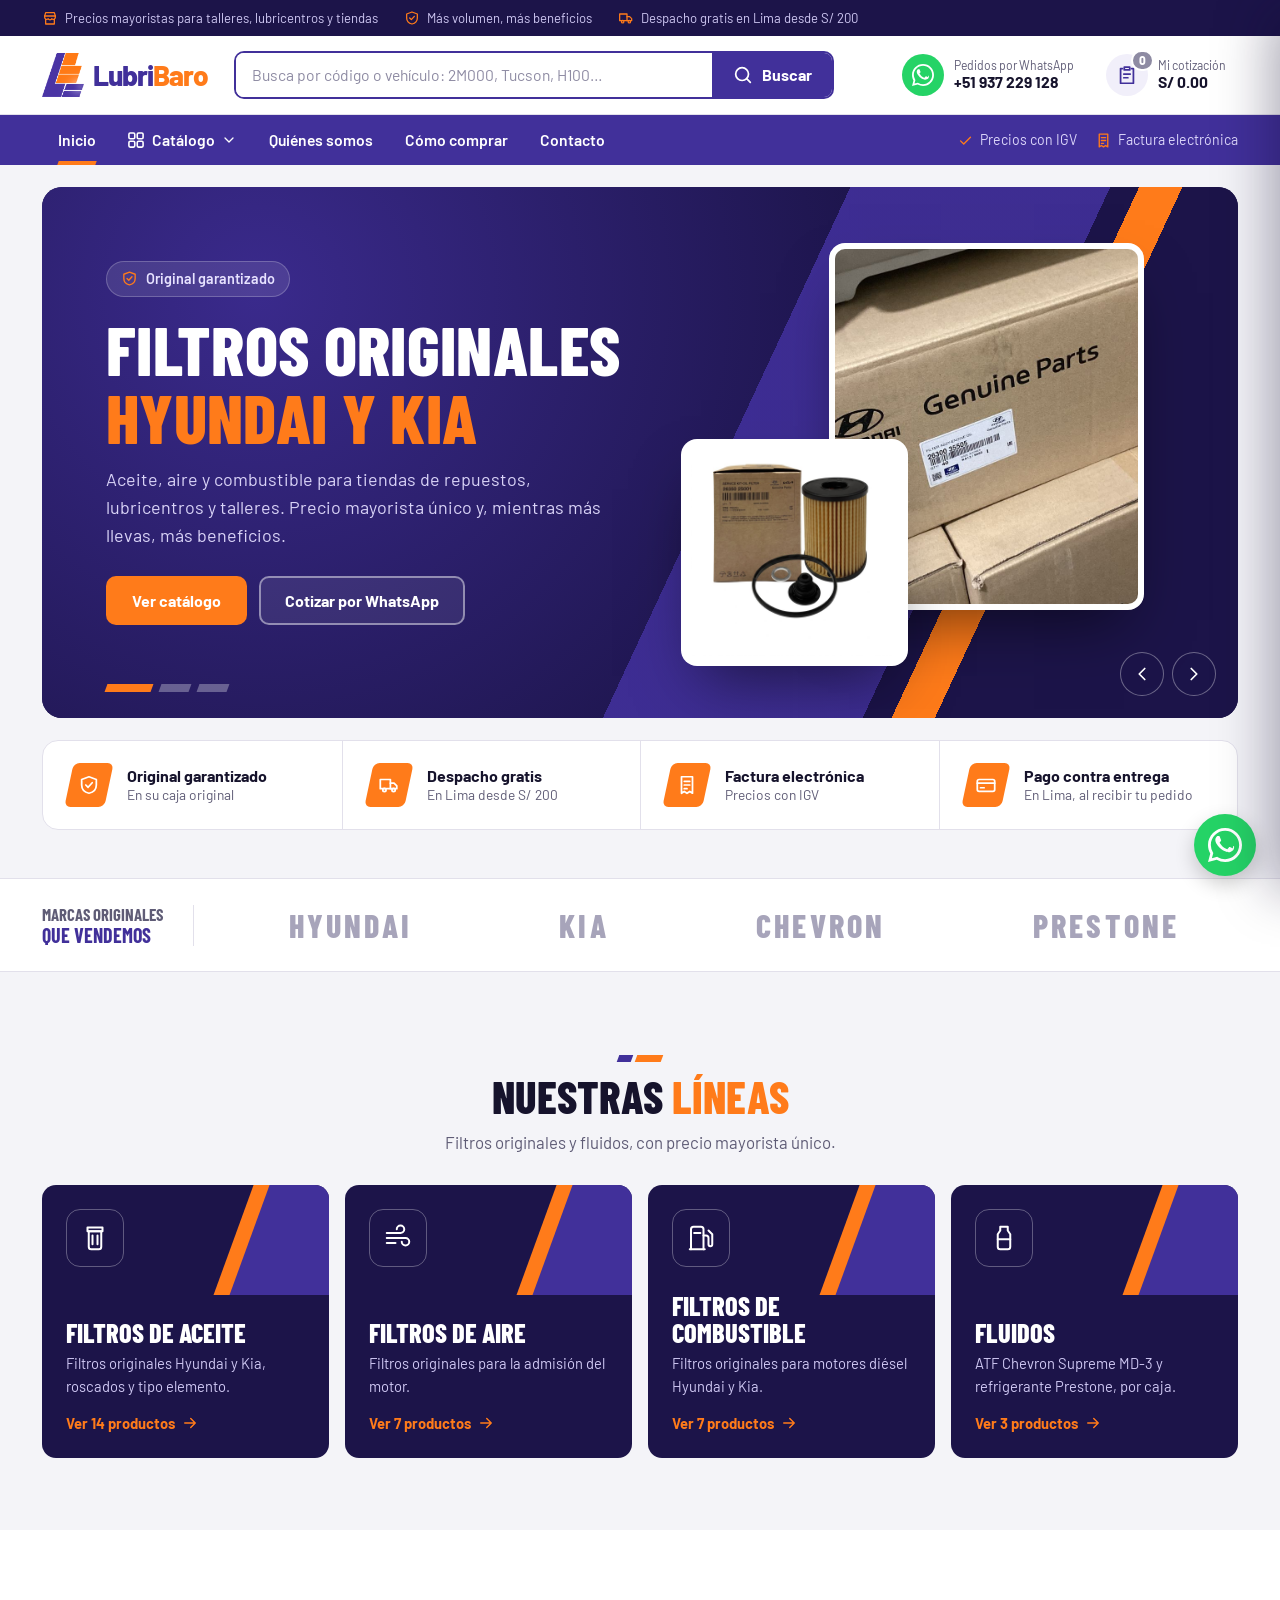
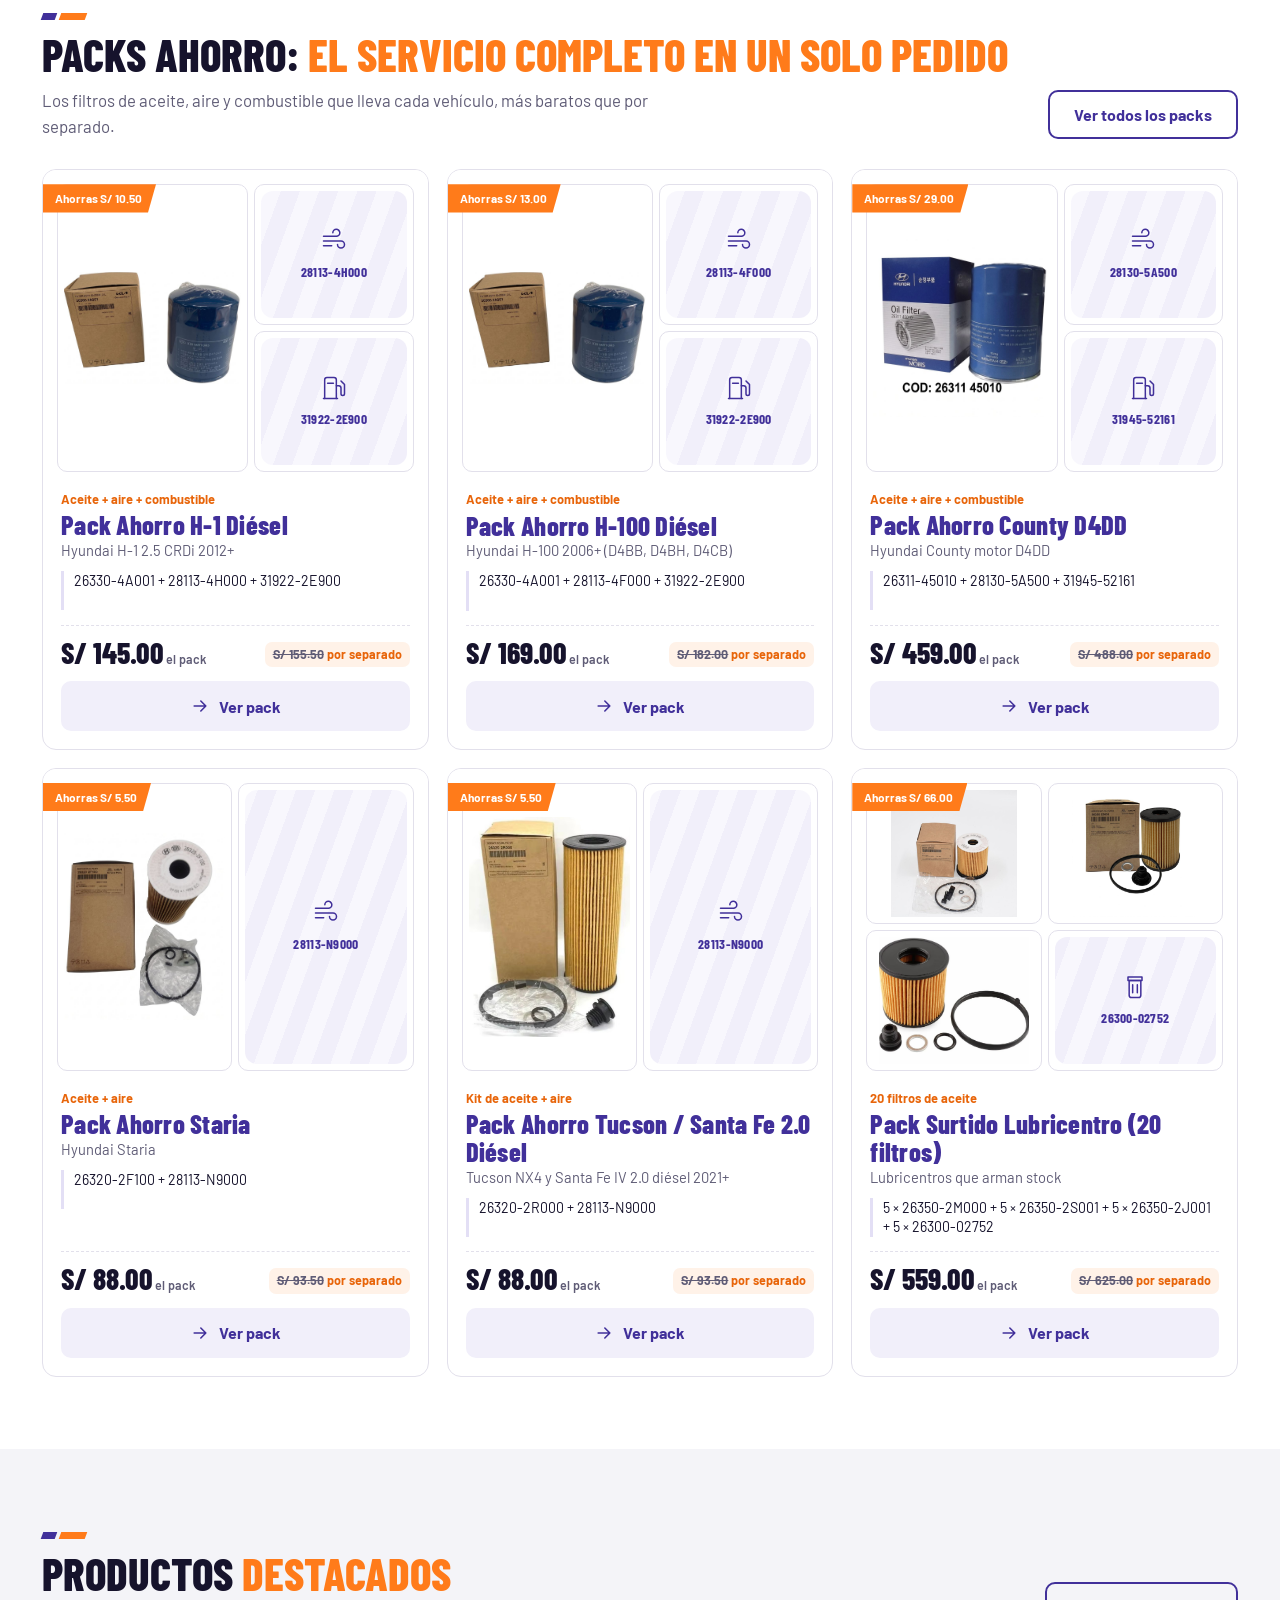
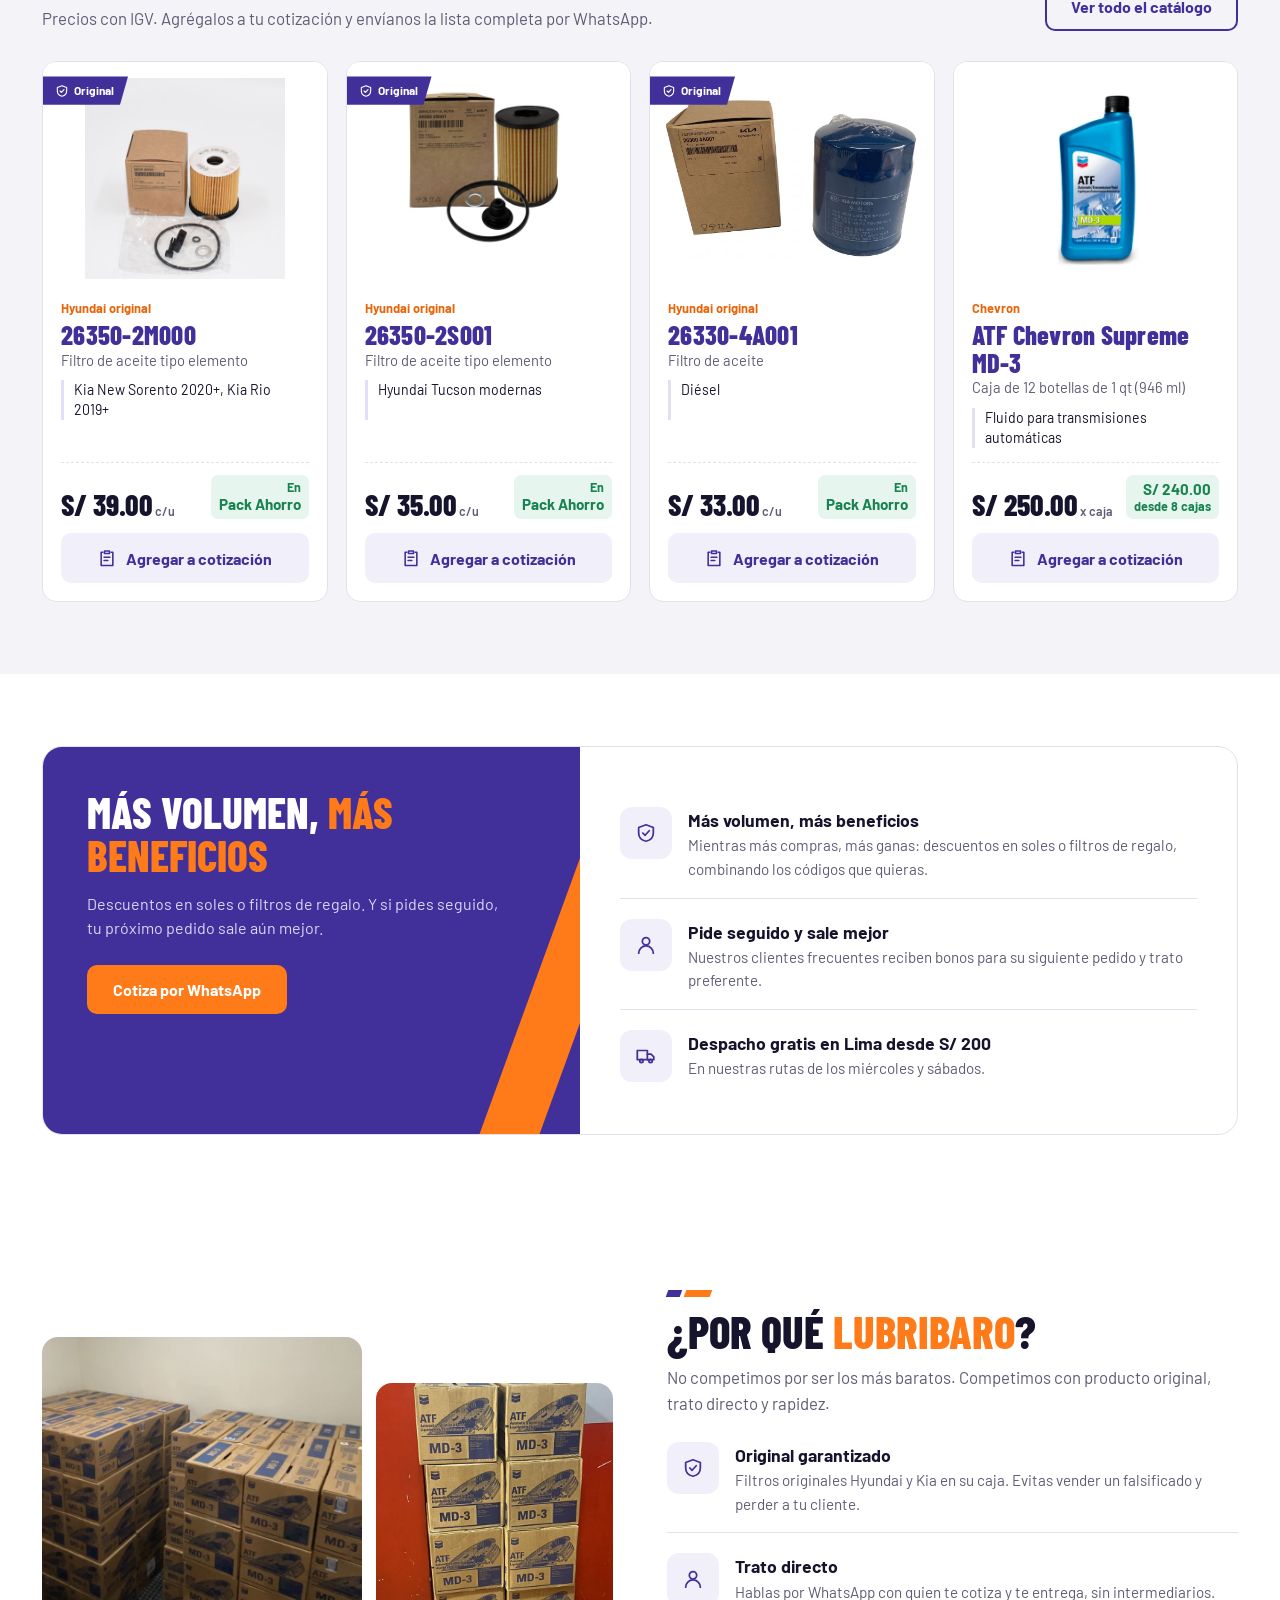
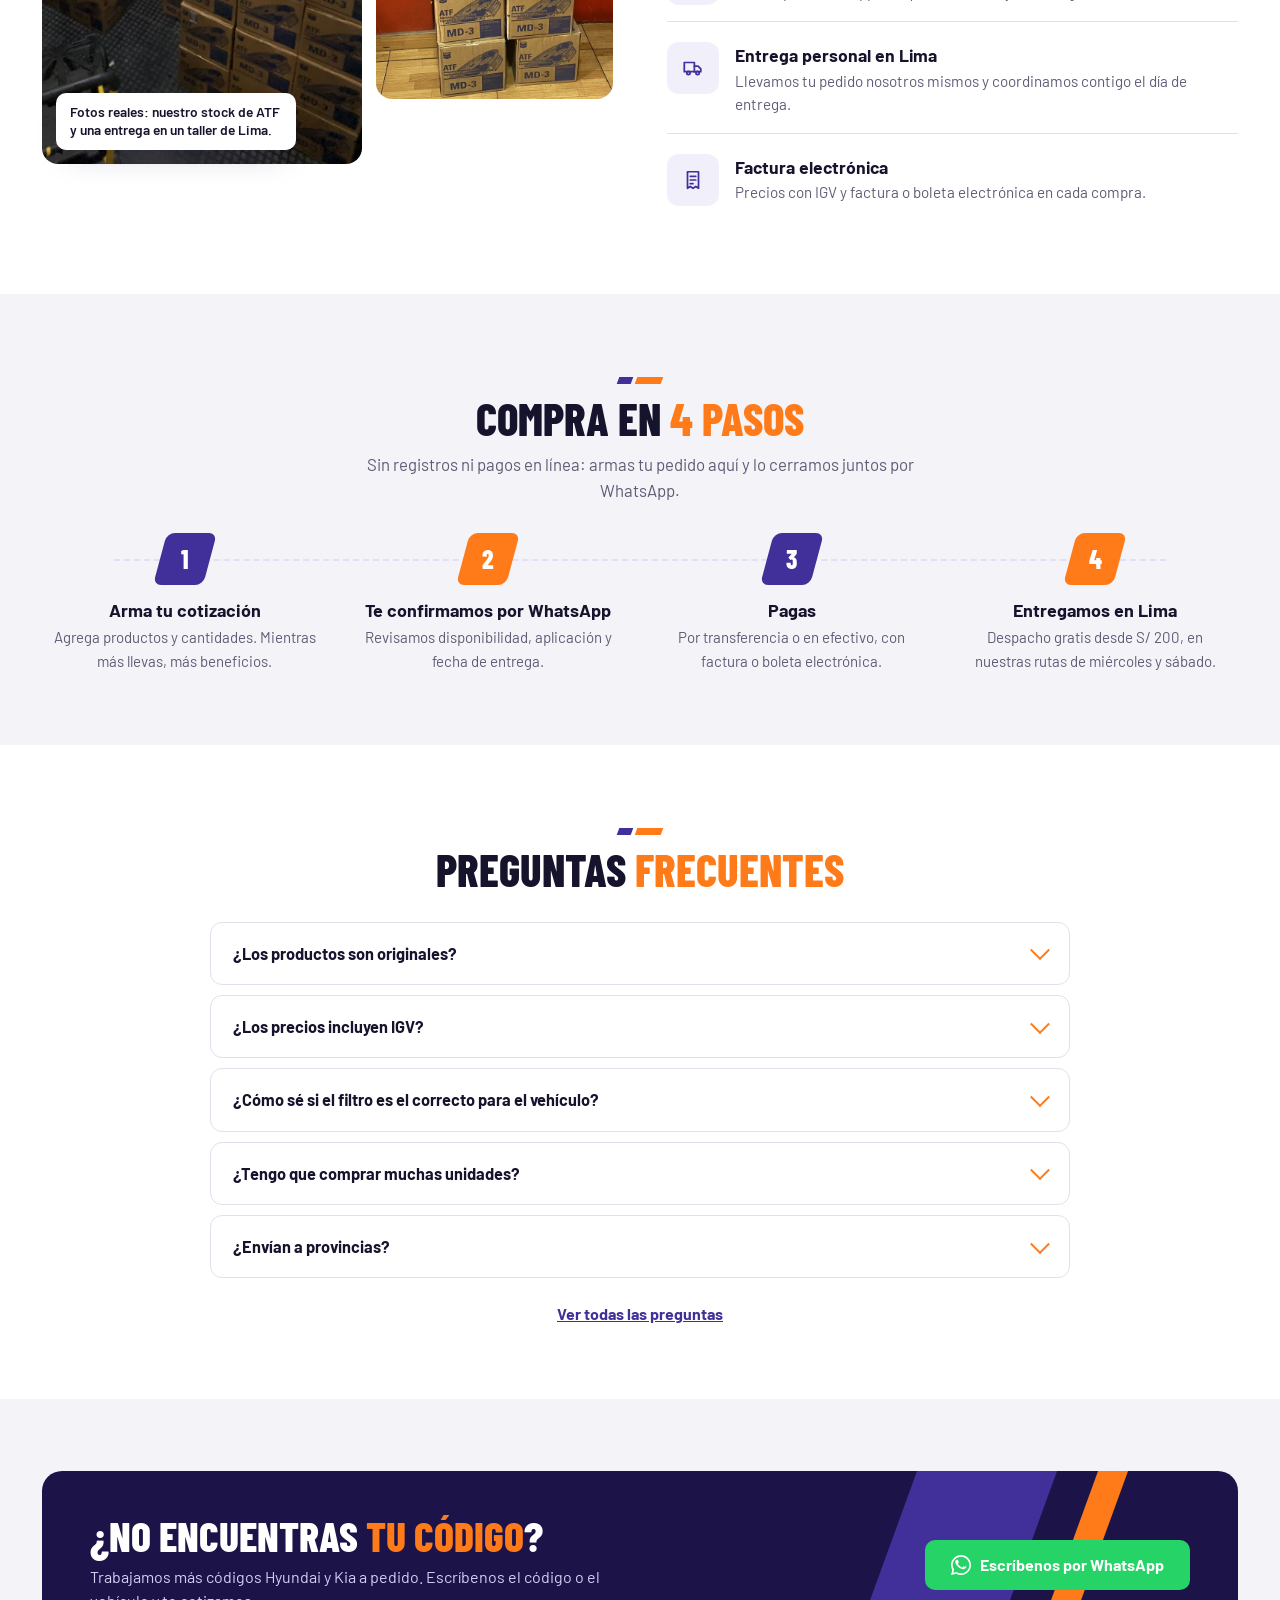
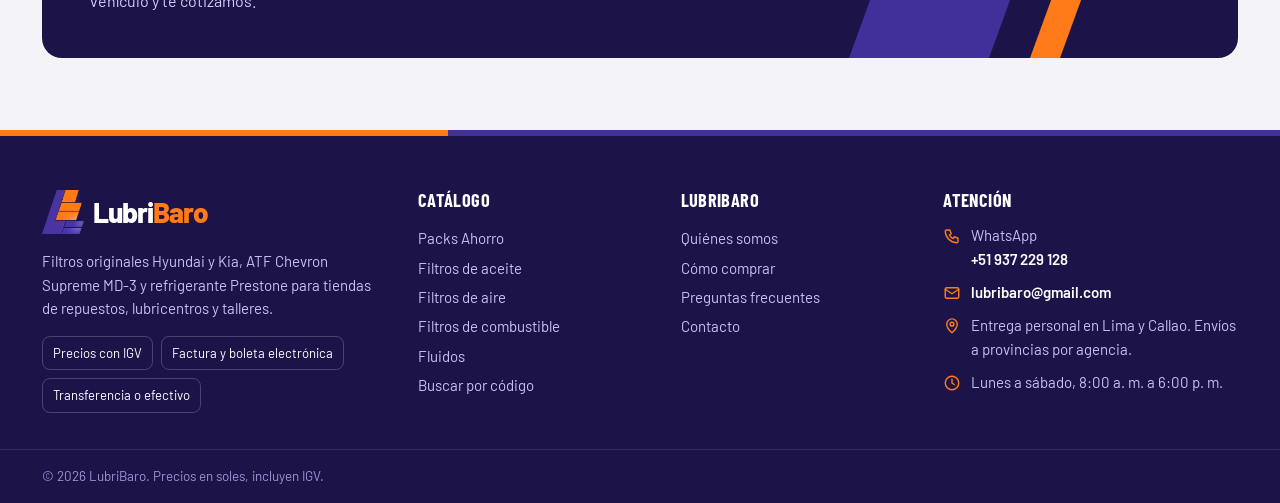
==== commit 224bbd70: "Add files via upload" ====
--- a/index.html
+++ b/index.html
@@ -25,7 +25,7 @@
                         <div>
                             <span class="etiqueta"><svg class="ico" viewBox="0 0 24 24"><path d="M12 3l8 3v6c0 5-3.5 8-8 9-4.5-1-8-4-8-9V6z"/><path d="M8.5 12l2.5 2.5 4.5-5"/></svg>Original garantizado</span>
                             <h1 class="display">Filtros originales <b>Hyundai y Kia</b></h1>
-                            <p>Aceite, aire y combustible para tiendas de repuestos, lubricentros y talleres. Precio mayorista único y, desde S/ 500, eliges descuento o filtros de regalo.</p>
+                            <p>Aceite, aire y combustible para tiendas de repuestos, lubricentros y talleres. Precio mayorista único y, mientras más llevas, más beneficios.</p>
                             <div class="slide-botones">
                                 <a class="btn btn-naranja" href="catalogo.html">Ver catálogo</a>
                                 <a class="btn btn-fantasma" data-wa="Hola LubriBaro, quiero cotizar filtros. El código o vehículo es: " href="#" target="_blank" rel="noopener">Cotizar por WhatsApp</a>
@@ -58,7 +58,7 @@
                         <div>
                             <span class="etiqueta"><svg class="ico" viewBox="0 0 24 24"><path d="M2.5 6h11v10h-11z"/><path d="M13.5 10h4l3 3v3h-7"/><circle cx="7" cy="17.5" r="1.8"/><circle cx="17" cy="17.5" r="1.8"/></svg>Entrega personal</span>
                             <h2 class="display">Te lo llevamos <b>a tu tienda o taller</b></h2>
-                            <p>Delivery gratis en Lima desde S/ 200, combinando filtros, packs y fluidos. Pagas contra entrega o al contado, con factura electrónica.</p>
+                            <p>Despacho gratis en Lima desde S/ 200, en nuestras rutas de miércoles y sábado. Pagas contra entrega o al contado, con factura electrónica.</p>
                             <div class="slide-botones">
                                 <a class="btn btn-naranja" href="como-comprar.html">Cómo comprar</a>
                                 <a class="btn btn-fantasma" data-wa="Hola LubriBaro, quiero coordinar un pedido para mi negocio en: " href="#" target="_blank" rel="noopener">Escríbenos</a>
@@ -132,24 +132,17 @@
             </div>
         </section>
 
-        <!-- ELIGE TU BENEFICIO -->
+        <!-- MÁS VOLUMEN, MÁS BENEFICIOS -->
         <section class="seccion blanca">
             <div class="contenedor">
                 <div class="volumen">
                     <div class="volumen-txt">
-                        <h2>Elige tu beneficio: <b>descuento o filtros de regalo</b></h2>
-                        <p>Mientras más llevas, más ganas. Desde S/ 500 en filtros y packs, combinando los códigos que quieras, eliges: un descuento hoy o filtros 26300-02752 de regalo. Sin crédito: pagas al contado o por transferencia.</p>
-                        <a class="btn btn-naranja" href="catalogo.html">Arma tu cotización</a>
-                    </div>
-                    <div class="volumen-ej" id="tabla-beneficio"></div>
-                </div>
-            </div>
-        </section>
-
-        <!-- RACHA LUBRIBARO -->
-        <section class="seccion">
-            <div class="contenedor">
-                <div class="racha" id="racha"></div>
+                        <h2>Más volumen, <b>más beneficios</b></h2>
+                        <p>Descuentos en soles o filtros de regalo. Y si pides seguido, tu próximo pedido sale aún mejor.</p>
+                        <a class="btn btn-naranja" data-wa="Hola LubriBaro, quiero cotizar un pedido y conocer mis beneficios: " href="#" target="_blank" rel="noopener">Cotiza por WhatsApp</a>
+                    </div>
+                    <div class="volumen-ej"><div class="razones" id="razones-beneficio"></div></div>
+                </div>
             </div>
         </section>
 
@@ -181,10 +174,10 @@
                     <p>Sin registros ni pagos en línea: armas tu pedido aquí y lo cerramos juntos por WhatsApp.</p>
                 </div>
                 <div class="pasos">
-                    <div class="paso"><div class="num">1</div><div><h3>Arma tu cotización</h3><p>Agrega productos y cantidades. Desde S/ 500 eliges tu beneficio.</p></div></div>
+                    <div class="paso"><div class="num">1</div><div><h3>Arma tu cotización</h3><p>Agrega productos y cantidades. Mientras más llevas, más beneficios.</p></div></div>
                     <div class="paso"><div class="num">2</div><div><h3>Te confirmamos por WhatsApp</h3><p>Revisamos disponibilidad, aplicación y fecha de entrega.</p></div></div>
                     <div class="paso"><div class="num">3</div><div><h3>Pagas</h3><p>Por transferencia o en efectivo, con factura o boleta electrónica.</p></div></div>
-                    <div class="paso"><div class="num">4</div><div><h3>Entregamos en Lima</h3><p>Delivery gratis desde S/ 200. Para montos menores, coordinamos contigo.</p></div></div>
+                    <div class="paso"><div class="num">4</div><div><h3>Entregamos en Lima</h3><p>Despacho gratis desde S/ 200, en nuestras rutas de miércoles y sábado.</p></div></div>
                 </div>
             </div>
         </section>
@@ -200,7 +193,7 @@
                     <details><summary>¿Los productos son originales?</summary><div class="resp"><p>Sí. Los filtros son originales Hyundai y Kia y se entregan en su empaque. El ATF es Chevron Supreme MD-3 y el refrigerante es Prestone.</p></div></details>
                     <details><summary>¿Los precios incluyen IGV?</summary><div class="resp"><p>Sí. Todos los precios están en soles e incluyen IGV. Emitimos factura o boleta electrónica.</p></div></details>
                     <details><summary>¿Cómo sé si el filtro es el correcto para el vehículo?</summary><div class="resp"><p>Envíanos la marca, el modelo, el año y el motor (o el código del filtro que vas a cambiar) y te lo confirmamos antes de despachar.</p></div></details>
-                    <details><summary>¿Tengo que comprar muchas unidades?</summary><div class="resp"><p>No. Atendemos pedidos de cualquier tamaño. Desde S/ 500 eliges un descuento o filtros de regalo.</p></div></details>
+                    <details><summary>¿Tengo que comprar muchas unidades?</summary><div class="resp"><p>No. Atendemos pedidos de cualquier tamaño. Mientras más compras, más beneficios recibes: descuentos en soles o filtros de regalo. Cotiza y te decimos cuánto ahorras.</p></div></details>
                     <details><summary>¿Envían a provincias?</summary><div class="resp"><p>Sí, por agencia de carga (Sanky u otra que elijas), con pago 100% adelantado.</p></div></details>
                 </div>
                 <p style="text-align:center;margin:24px 0 0"><a href="como-comprar.html#preguntas" style="font-weight:700">Ver todas las preguntas</a></p>
@@ -238,7 +231,7 @@
         // Beneficios
         document.getElementById("beneficios").innerHTML = [
             ["original", "Original garantizado", "En su caja original"],
-            ["camion", "Delivery gratis", "En Lima desde S/ 200"],
+            ["camion", "Despacho gratis", "En Lima desde S/ 200"],
             ["factura", "Factura electrónica", "Precios con IGV"],
             ["pago", "Pago contra entrega", "En Lima, al recibir tu pedido"]
         ].map(([i, t, s]) => `<div class="beneficio"><span class="ic">${ico(i)}</span><span><strong>${t}</strong><small>${s}</small></span></div>`).join("");
@@ -264,32 +257,12 @@
         // Packs Ahorro
         document.getElementById("grid-packs").innerHTML = productosDeCategoria("packs").map(htmlTarjeta).join("");
 
-        // Elige tu beneficio
-        document.getElementById("tabla-beneficio").innerHTML = `
-            <table class="tabla-beneficio">
-                <thead><tr><th>Pedido en filtros y packs</th><th>A) Descuento hoy</th><th>B) Filtros de regalo</th></tr></thead>
-                <tbody>
-                    <tr><td>Desde ${soles(REGLAS.deliveryGratisDesde)}</td><td colspan="2">Delivery gratis en Lima (suman también ATF y Prestone)</td></tr>
-                    ${BENEFICIOS.map((b, i) => {
-                        const sig = BENEFICIOS[i + 1];
-                        const rango = sig ? `${soles(b.desde)} a ${soles(sig.desde - 1)}` : `${soles(b.desde)} a más`;
-                        return `<tr><td>${rango}</td><td><b>${soles(b.descuento)}</b> menos</td><td><b>${b.regalo} filtros</b> (valen ${soles(b.valorRegalo)})</td></tr>`;
-                    }).join("")}
-                </tbody>
-            </table>
-            <p class="nota-beneficio">Los filtros de regalo son el ${CODIGO_REGALO}. Los Packs Ahorro y los filtros 28113-N9000, 28113-C7000, 28113-4H000 y 31922-26910 tienen precio neto: ${REGLAS.excluidosSumanAlBeneficio ? "suman para tu beneficio, pero no reciben descuento adicional" : "los packs suman para tu beneficio; esos filtros, no"}.</p>`;
-
-        // Racha LubriBaro
-        document.getElementById("racha").innerHTML = `
-            <div>
-                <div class="barras"><i></i><i></i></div>
-                <h2>Pide seguido y <b>tu bono de vuelta crece</b></h2>
-                <p>Racha LubriBaro: cada pedido de ${soles(RACHA.minimoPedido)} o más en filtros te deja un bono para tu siguiente pedido, aparte de tu beneficio A o B. El bono no vence.</p>
-                <p>Si vuelves a pedir dentro de 30 días, subes de nivel. Te avisamos por WhatsApp.</p>
-            </div>
-            <div class="niveles">${RACHA.niveles.map(n => `
-                <div class="nivel"><span class="n">${n.nombre}</span><span class="bono">Bono ${n.bono}</span><small>${n.cuando}.</small><small>Para tu ${n.usar.charAt(0).toLowerCase() + n.usar.slice(1)}.</small></div>`).join("")}
-            </div>`;
+        // Más volumen, más beneficios (sin montos: se confirman por WhatsApp)
+        document.getElementById("razones-beneficio").innerHTML = [
+            ["original", "Más volumen, más beneficios", "Mientras más compras, más ganas: descuentos en soles o filtros de regalo, combinando los códigos que quieras."],
+            ["persona", "Pide seguido y sale mejor", "Nuestros clientes frecuentes reciben bonos para su siguiente pedido y trato preferente."],
+            ["camion", "Despacho gratis en Lima desde S/ 200", "En nuestras rutas de los miércoles y sábados."]
+        ].map(([i, t, d]) => `<div class="razon"><span class="ic">${ico(i)}</span><div><h3>${t}</h3><p>${d}</p></div></div>`).join("");
 
         // Razones
         document.getElementById("razones").innerHTML = [
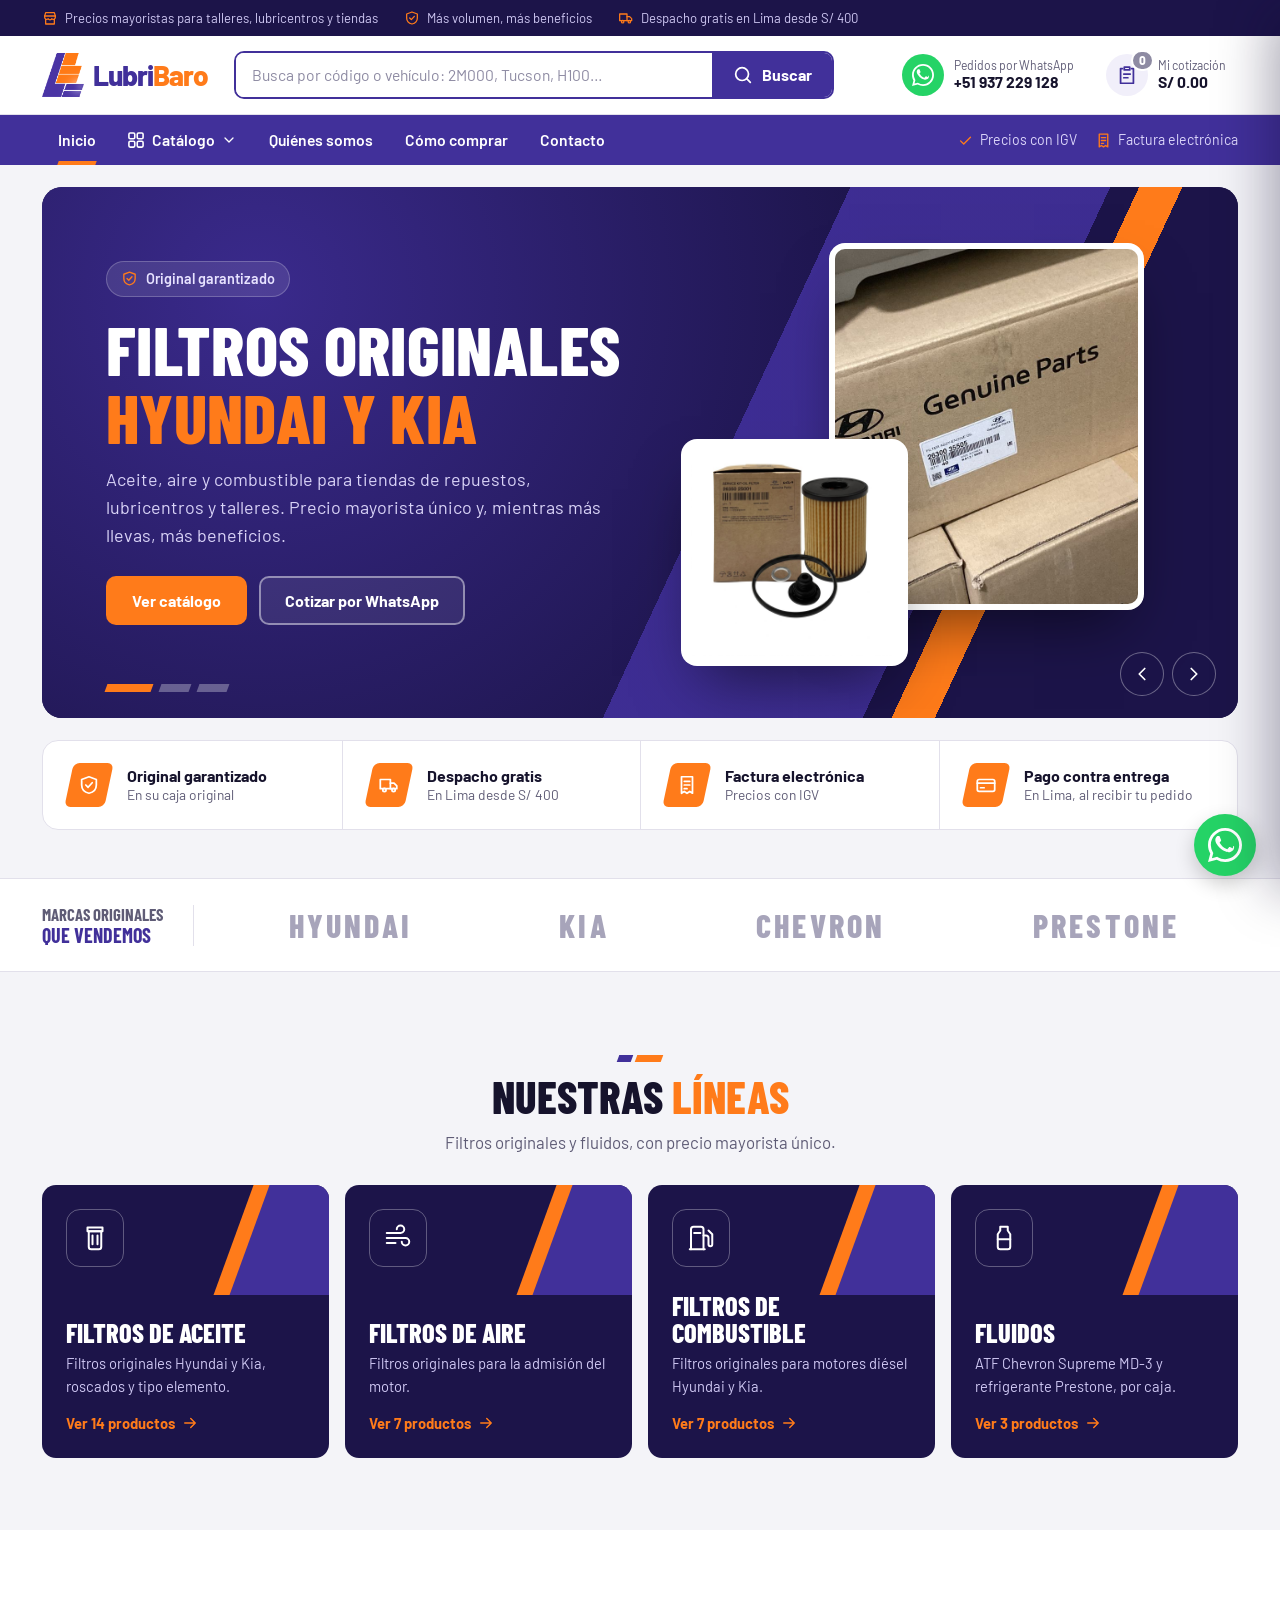
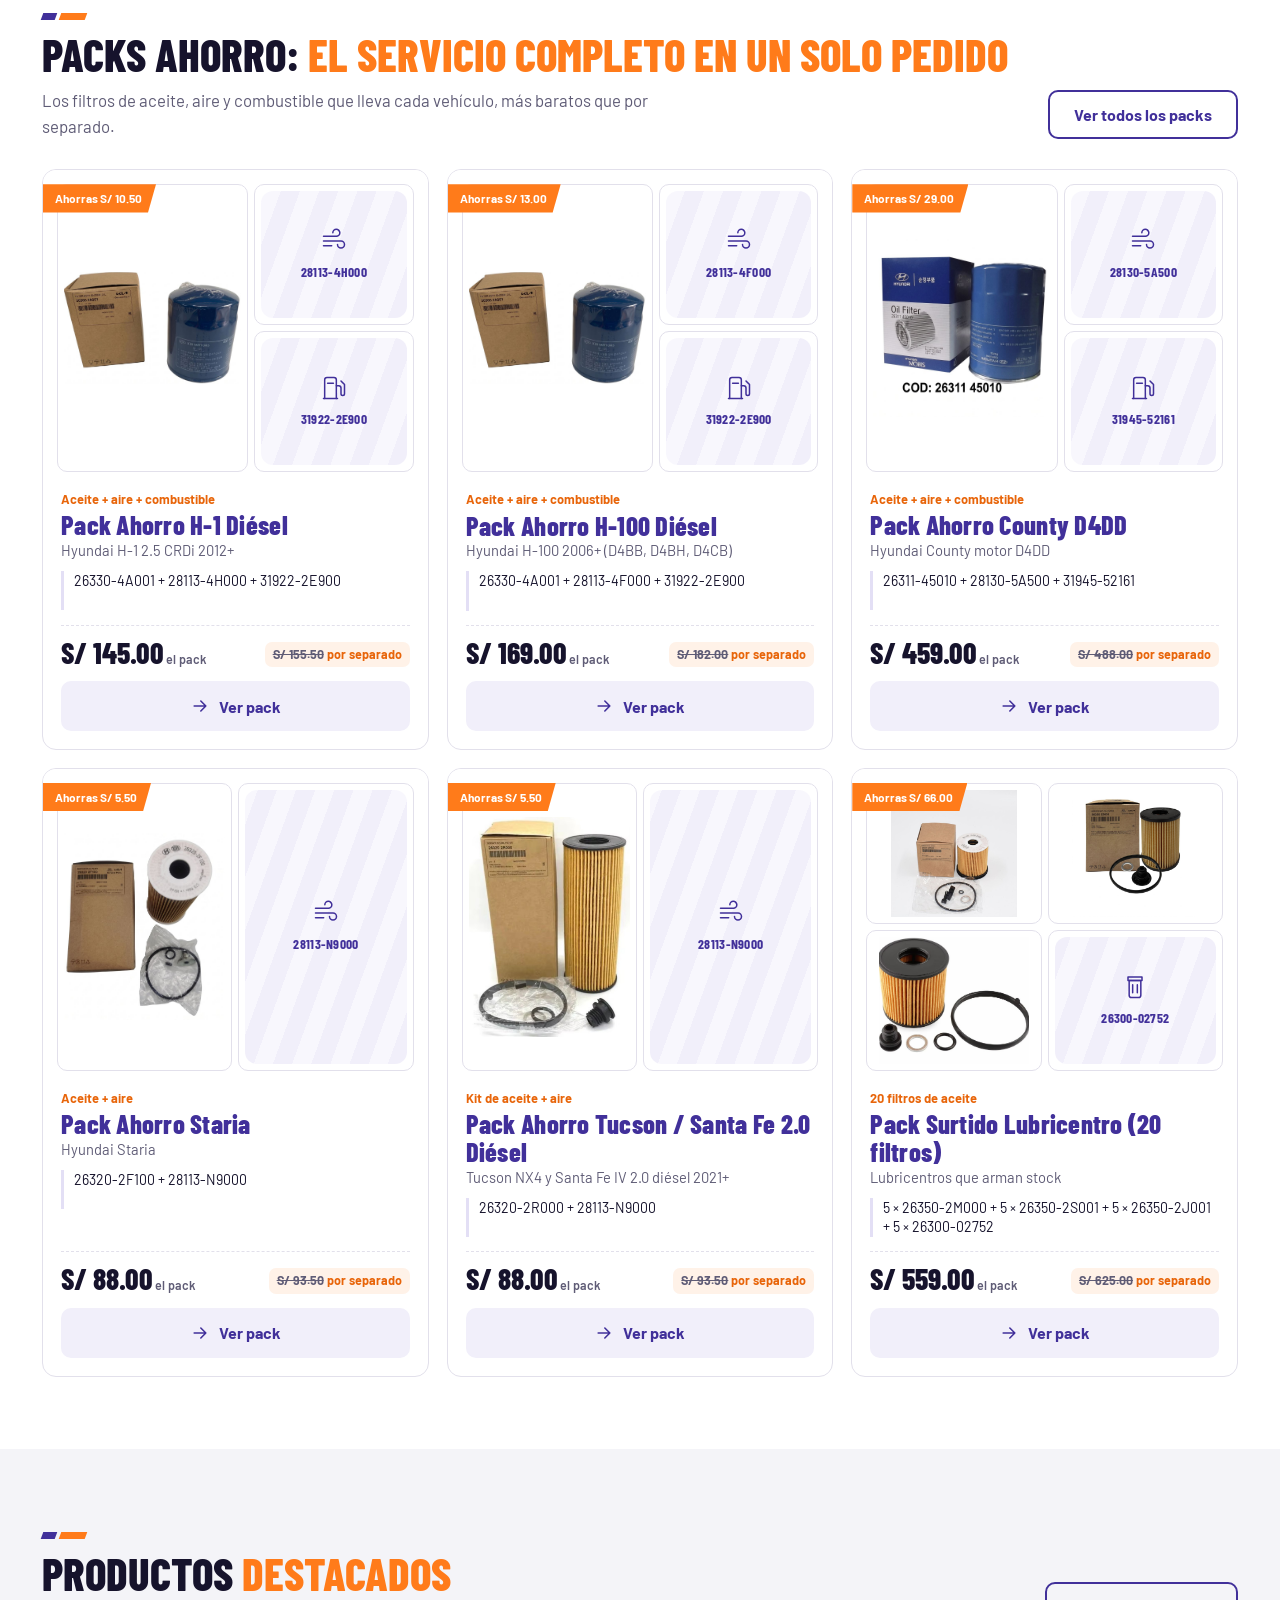
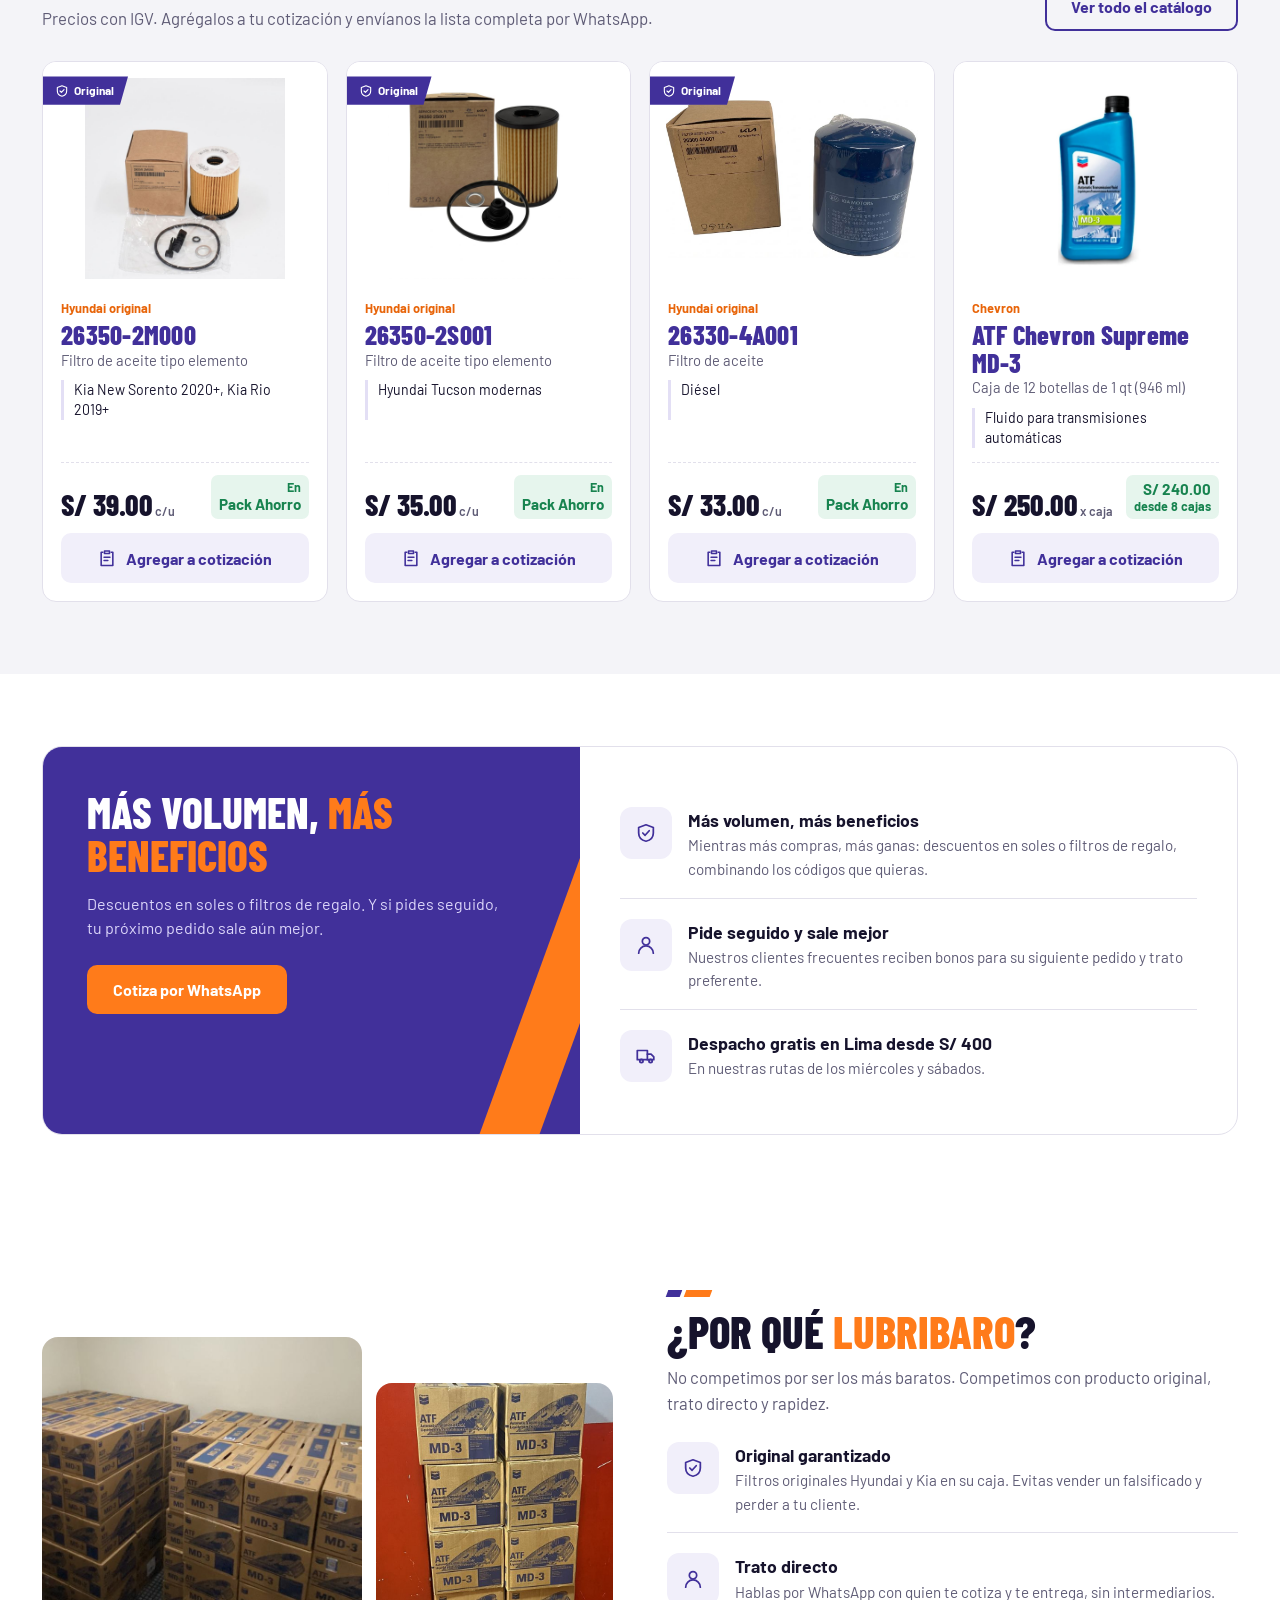
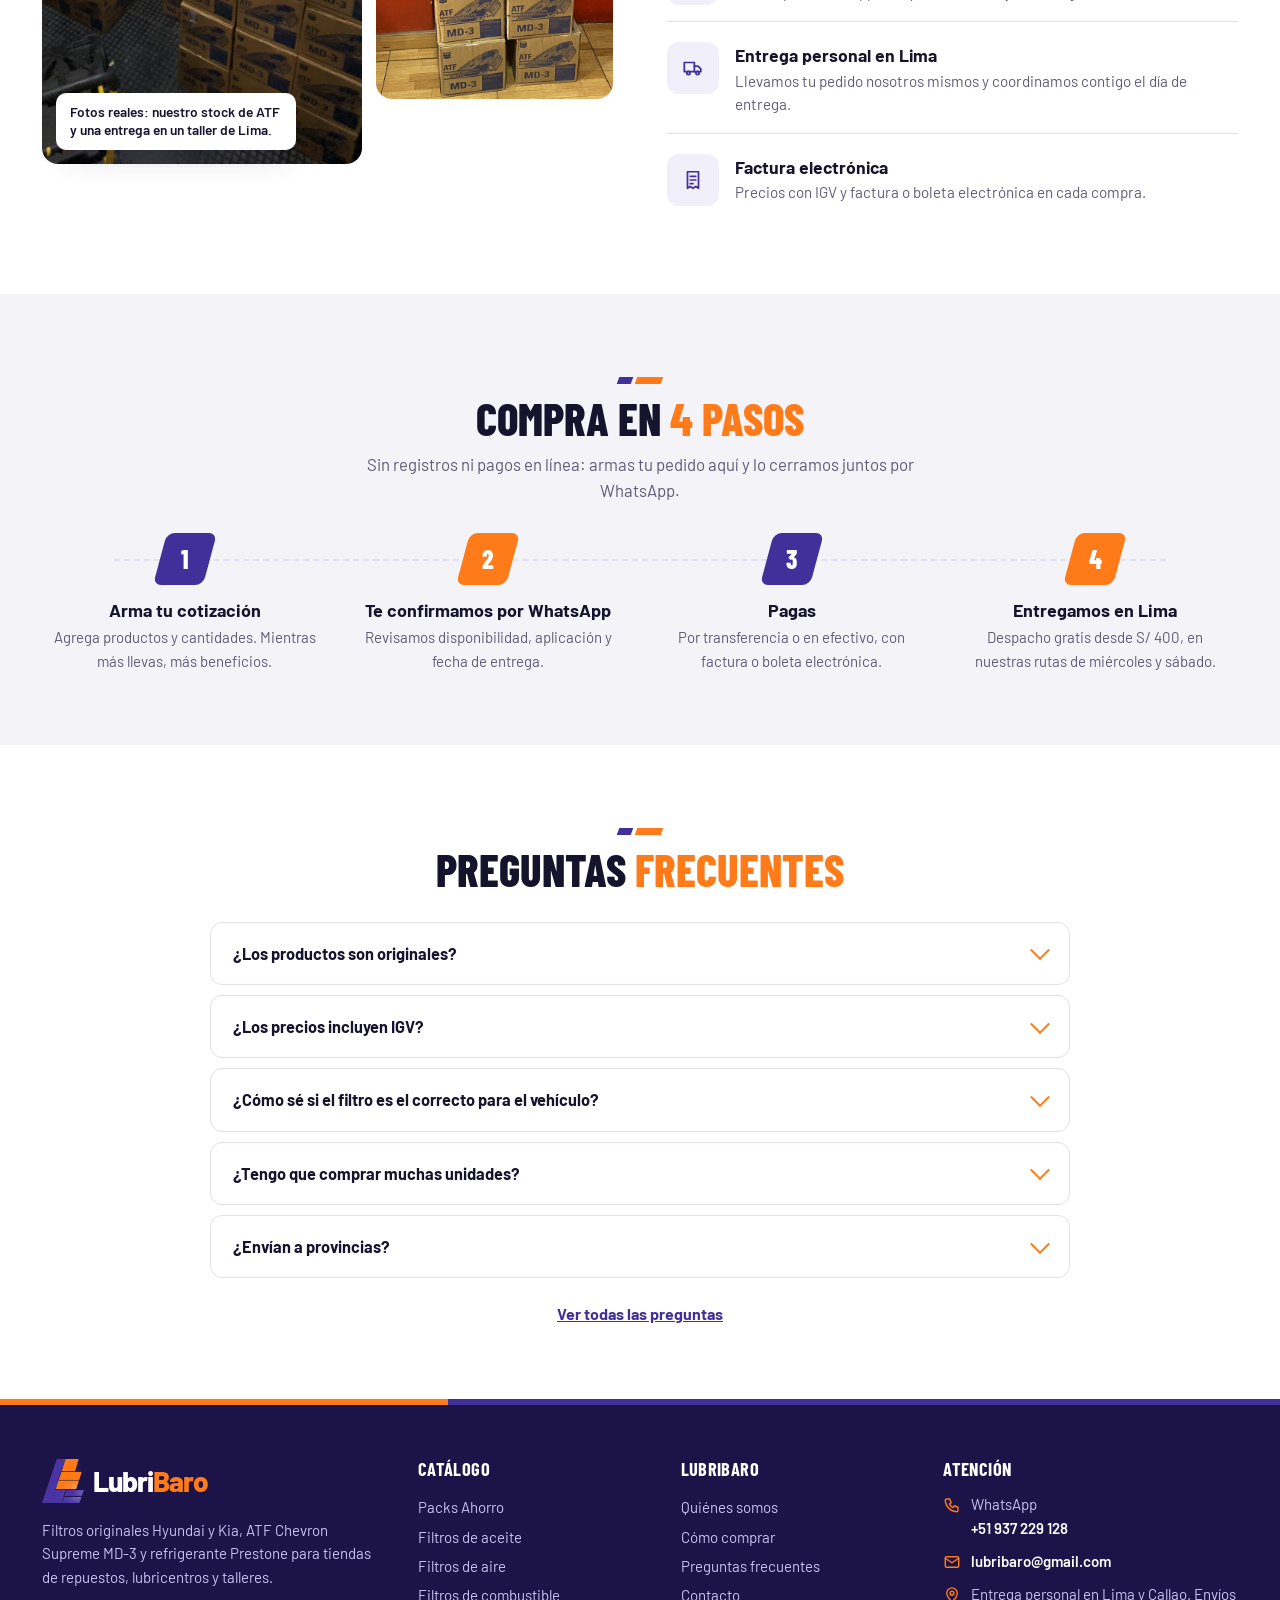
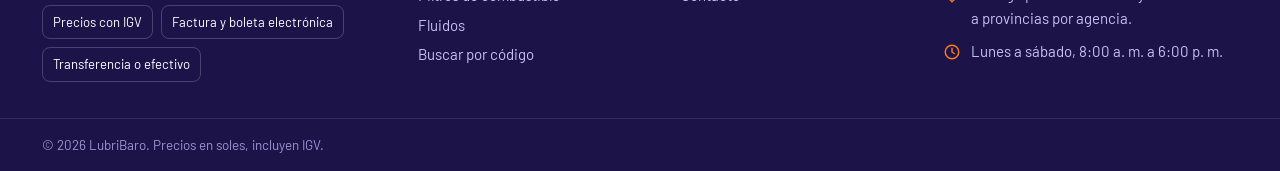
==== commit 8cfed7a4: "Add files via upload" ====
--- a/index.html
+++ b/index.html
@@ -58,7 +58,7 @@
                         <div>
                             <span class="etiqueta"><svg class="ico" viewBox="0 0 24 24"><path d="M2.5 6h11v10h-11z"/><path d="M13.5 10h4l3 3v3h-7"/><circle cx="7" cy="17.5" r="1.8"/><circle cx="17" cy="17.5" r="1.8"/></svg>Entrega personal</span>
                             <h2 class="display">Te lo llevamos <b>a tu tienda o taller</b></h2>
-                            <p>Despacho gratis en Lima desde S/ 200, en nuestras rutas de miércoles y sábado. Pagas contra entrega o al contado, con factura electrónica.</p>
+                            <p>Despacho gratis en Lima desde S/ 400, en nuestras rutas de miércoles y sábado. Pagas contra entrega o al contado, con factura electrónica.</p>
                             <div class="slide-botones">
                                 <a class="btn btn-naranja" href="como-comprar.html">Cómo comprar</a>
                                 <a class="btn btn-fantasma" data-wa="Hola LubriBaro, quiero coordinar un pedido para mi negocio en: " href="#" target="_blank" rel="noopener">Escríbenos</a>
@@ -177,7 +177,7 @@
                     <div class="paso"><div class="num">1</div><div><h3>Arma tu cotización</h3><p>Agrega productos y cantidades. Mientras más llevas, más beneficios.</p></div></div>
                     <div class="paso"><div class="num">2</div><div><h3>Te confirmamos por WhatsApp</h3><p>Revisamos disponibilidad, aplicación y fecha de entrega.</p></div></div>
                     <div class="paso"><div class="num">3</div><div><h3>Pagas</h3><p>Por transferencia o en efectivo, con factura o boleta electrónica.</p></div></div>
-                    <div class="paso"><div class="num">4</div><div><h3>Entregamos en Lima</h3><p>Despacho gratis desde S/ 200, en nuestras rutas de miércoles y sábado.</p></div></div>
+                    <div class="paso"><div class="num">4</div><div><h3>Entregamos en Lima</h3><p>Despacho gratis desde S/ 400, en nuestras rutas de miércoles y sábado.</p></div></div>
                 </div>
             </div>
         </section>
@@ -200,18 +200,6 @@
             </div>
         </section>
 
-        <!-- CTA -->
-        <section class="seccion">
-            <div class="contenedor">
-                <div class="banda-cta">
-                    <div>
-                        <h2>¿No encuentras <b>tu código</b>?</h2>
-                        <p>Trabajamos más códigos Hyundai y Kia a pedido. Escríbenos el código o el vehículo y te cotizamos.</p>
-                    </div>
-                    <a class="btn btn-wa" data-wa="Hola LubriBaro, busco este código o filtro para este vehículo: " href="#" target="_blank" rel="noopener">Escríbenos por WhatsApp</a>
-                </div>
-            </div>
-        </section>
     </main>
 
     <footer id="sitio-footer"></footer>
@@ -231,7 +219,7 @@
         // Beneficios
         document.getElementById("beneficios").innerHTML = [
             ["original", "Original garantizado", "En su caja original"],
-            ["camion", "Despacho gratis", "En Lima desde S/ 200"],
+            ["camion", "Despacho gratis", "En Lima desde S/ 400"],
             ["factura", "Factura electrónica", "Precios con IGV"],
             ["pago", "Pago contra entrega", "En Lima, al recibir tu pedido"]
         ].map(([i, t, s]) => `<div class="beneficio"><span class="ic">${ico(i)}</span><span><strong>${t}</strong><small>${s}</small></span></div>`).join("");
@@ -261,7 +249,7 @@
         document.getElementById("razones-beneficio").innerHTML = [
             ["original", "Más volumen, más beneficios", "Mientras más compras, más ganas: descuentos en soles o filtros de regalo, combinando los códigos que quieras."],
             ["persona", "Pide seguido y sale mejor", "Nuestros clientes frecuentes reciben bonos para su siguiente pedido y trato preferente."],
-            ["camion", "Despacho gratis en Lima desde S/ 200", "En nuestras rutas de los miércoles y sábados."]
+            ["camion", "Despacho gratis en Lima desde S/ 400", "En nuestras rutas de los miércoles y sábados."]
         ].map(([i, t, d]) => `<div class="razon"><span class="ic">${ico(i)}</span><div><h3>${t}</h3><p>${d}</p></div></div>`).join("");
 
         // Razones
--- a/estilos.css
+++ b/estilos.css
@@ -888,3 +888,8 @@
 .toast #toast-txt { flex: 1; min-width: 0; }
 .card-prod .foto > .foto-pack { position: absolute; inset: 14px; }
 @media (max-width: 560px) { .foto-pack .foto-pendiente b { display: none; } .foto-pack .foto-pendiente svg.ico { width: 22px; height: 22px; } }
+
+/* Botón secundario de WhatsApp en la ficha (debajo de "Agregar a cotización") */
+.btn-wa-borde { background: #fff; color: #11803F; border-color: var(--wa); margin-top: 10px; }
+.btn-wa-borde:hover { background: #F0FCF4; }
+.btn-wa-borde svg { width: 20px; height: 20px; fill: currentColor; }
